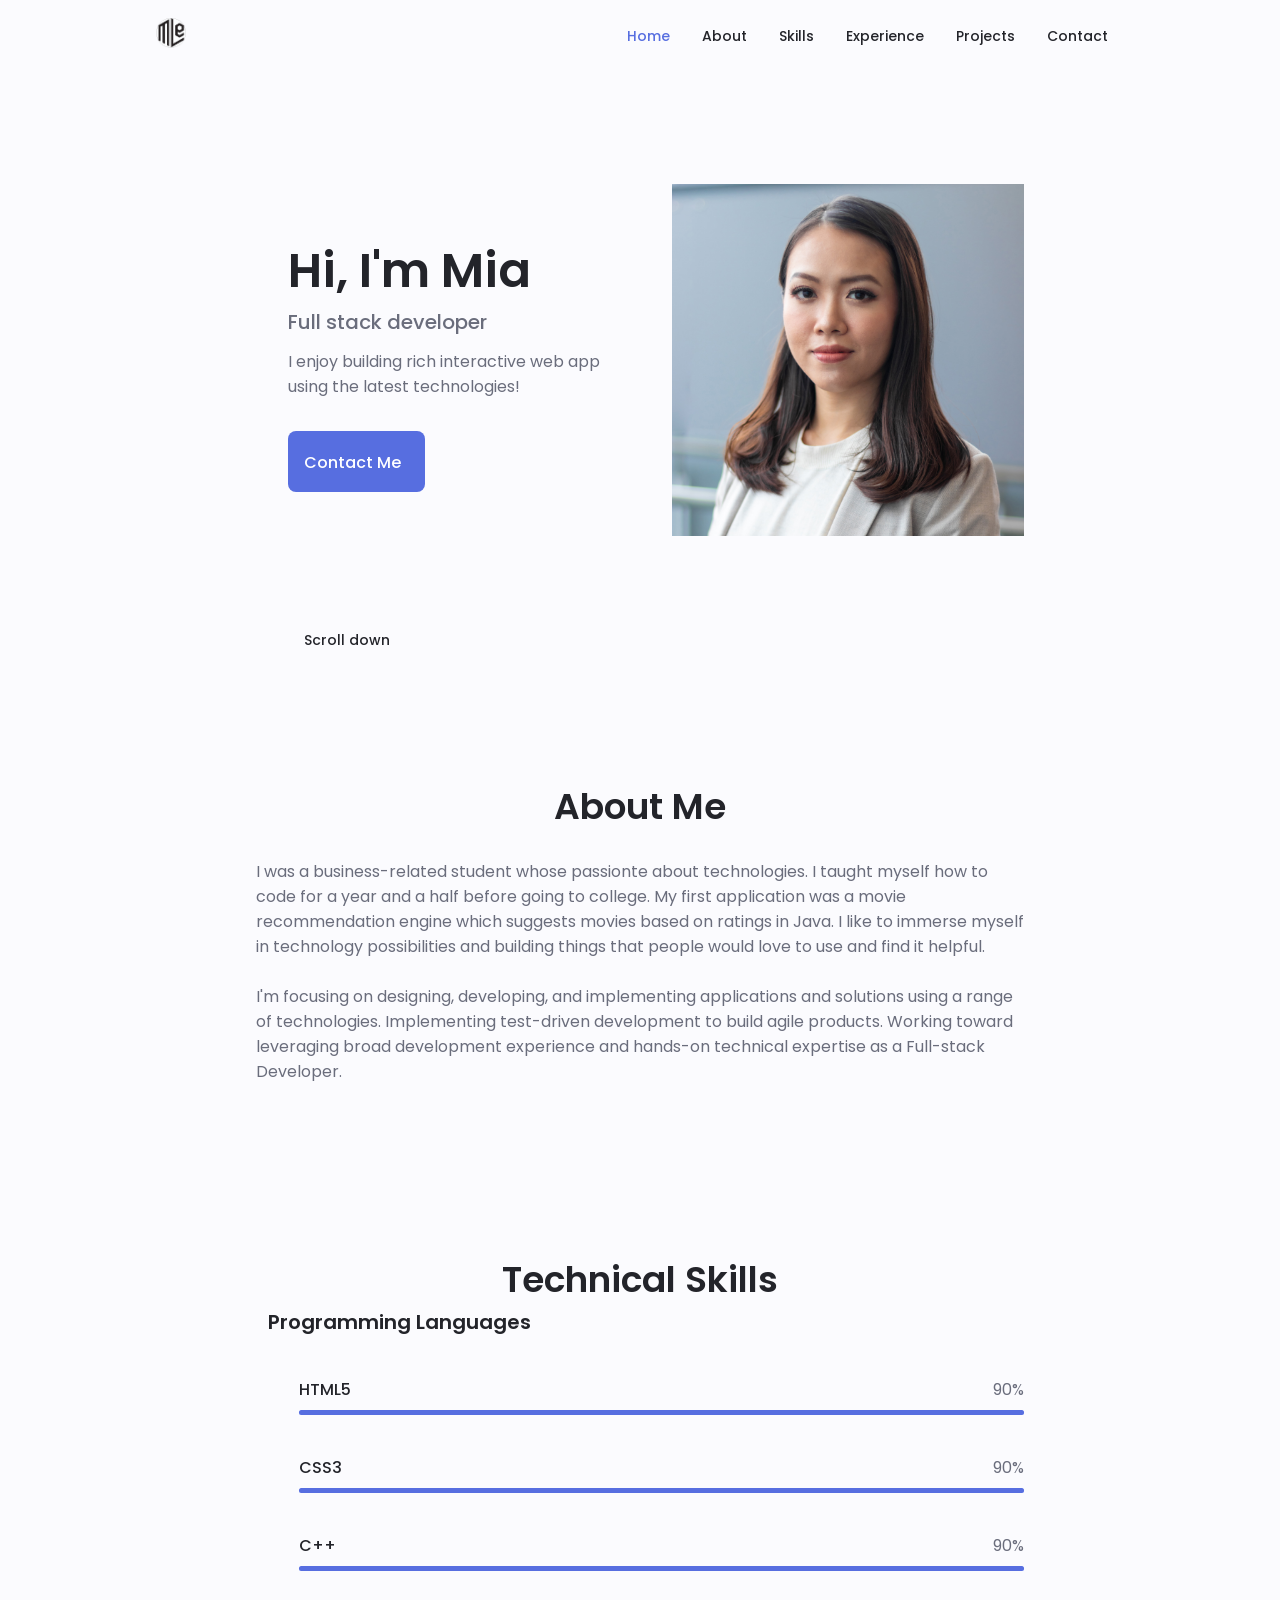
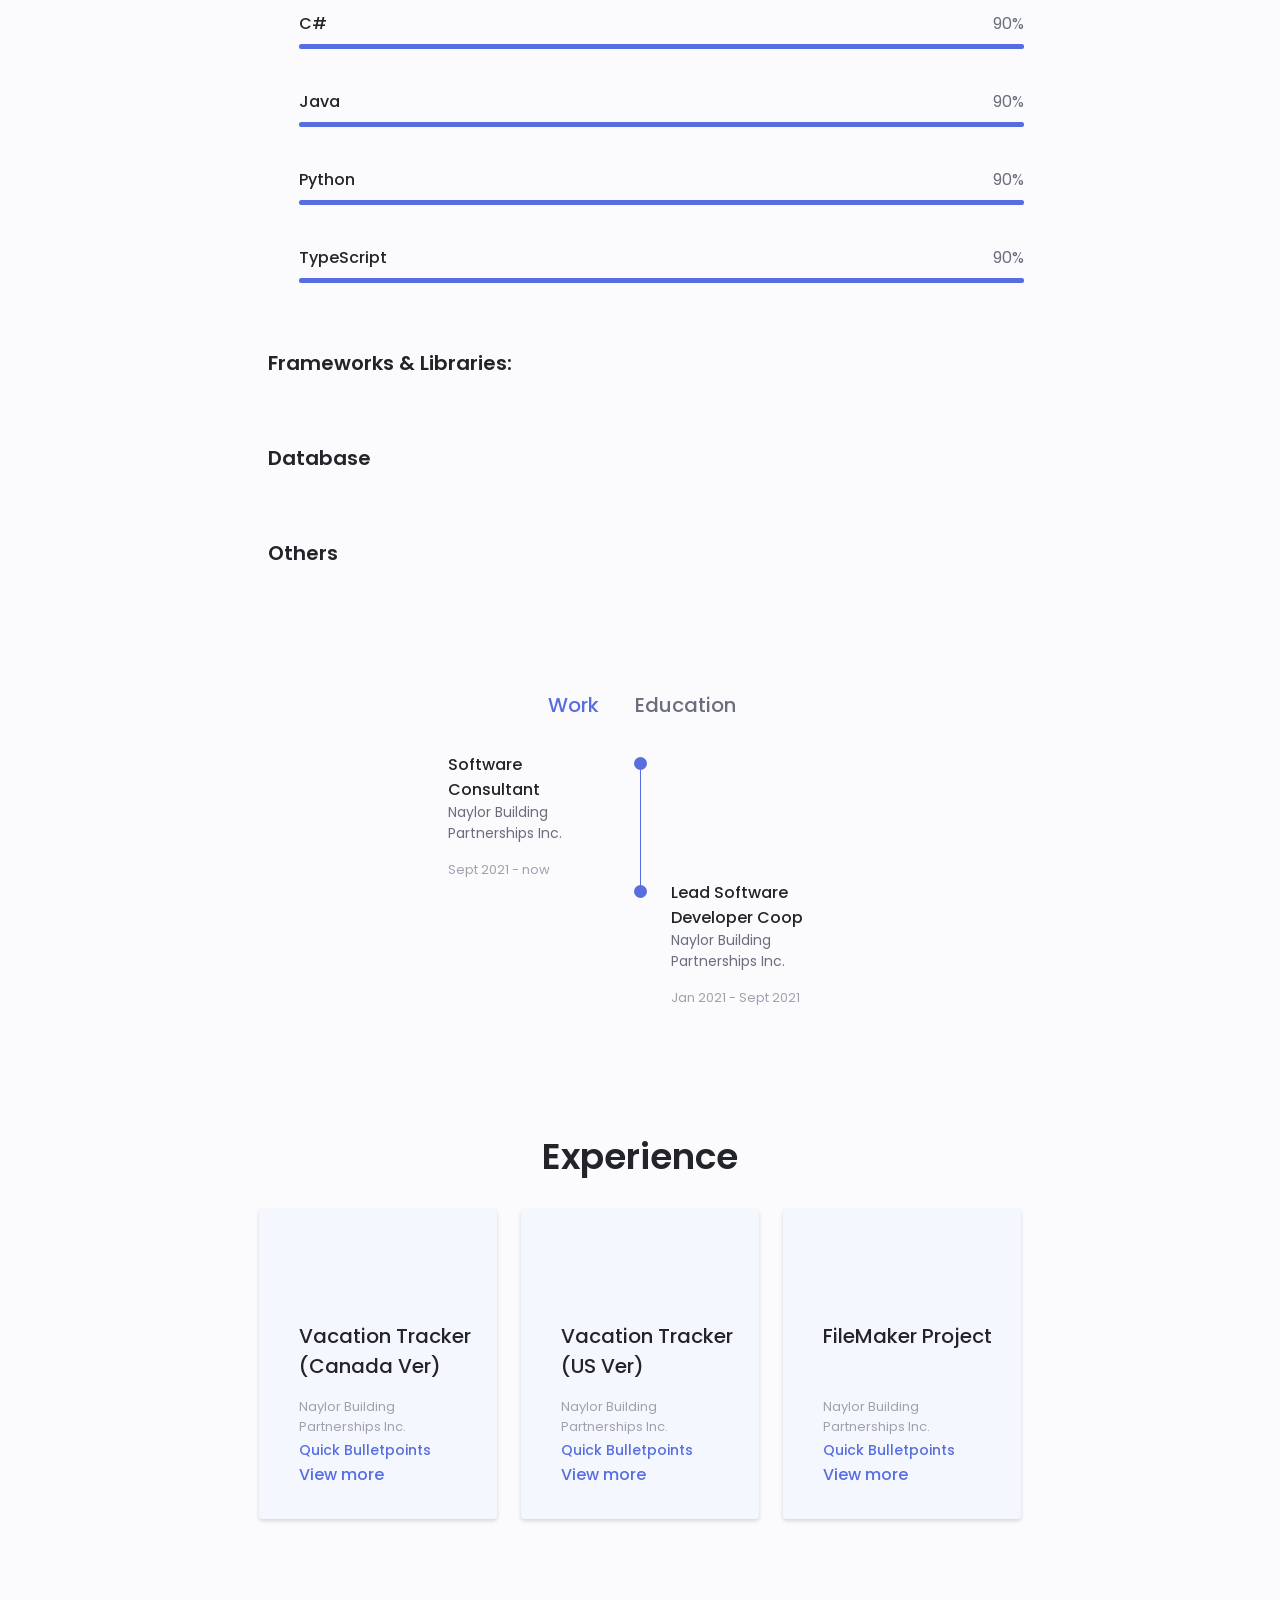
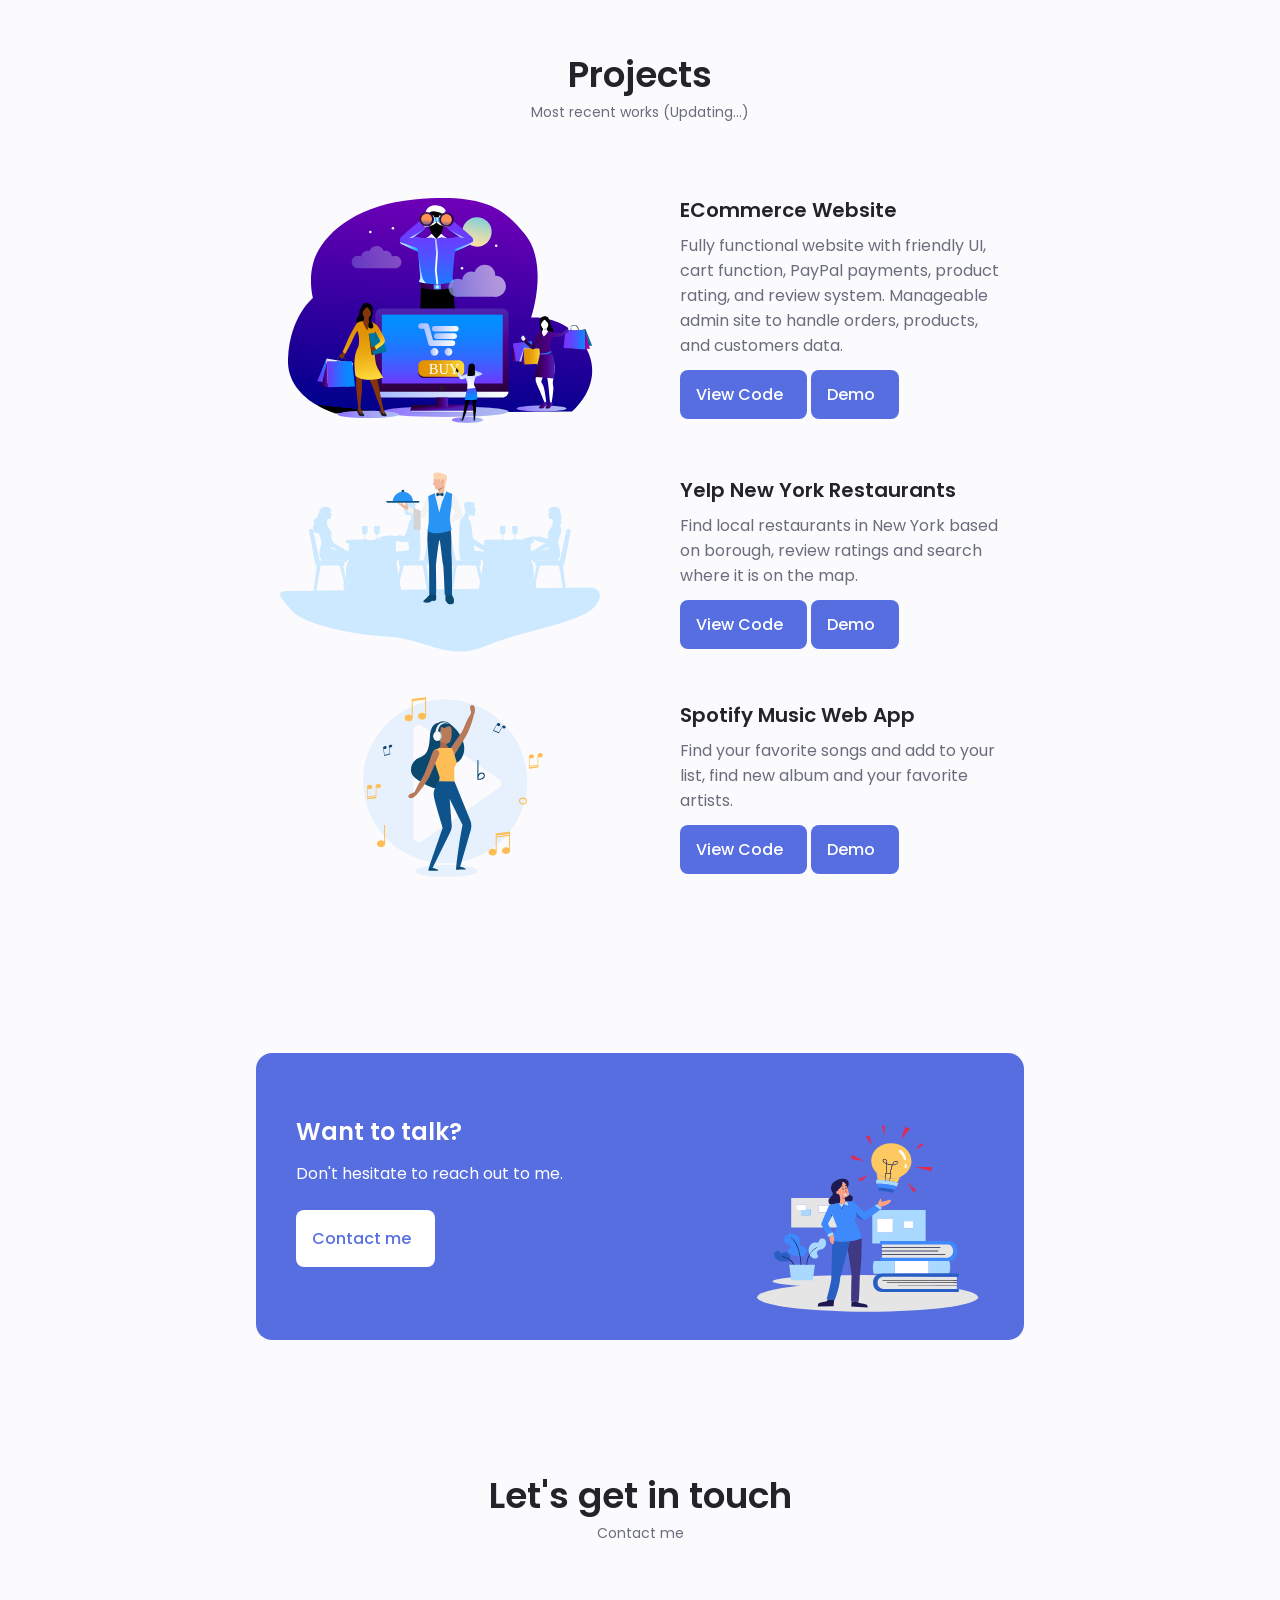
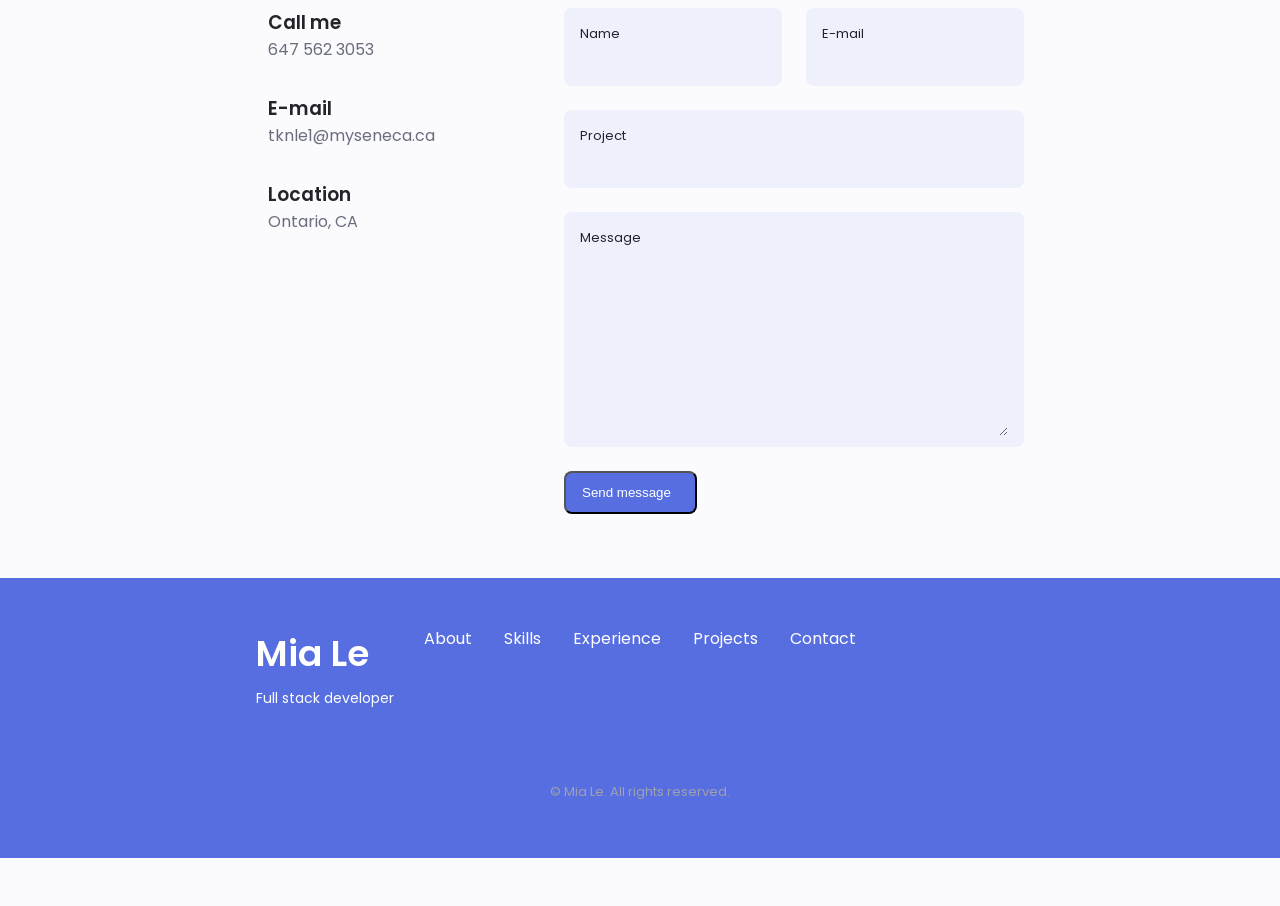
==== index.html @ 7767eb15 "Add files via upload" ====
<!DOCTYPE html>
<html lang="en">

<head>
    <meta charset="UTF-8">
    <meta name="viewport" content="width=device-width, initial-scale=1.0">

    <!--==================== UNICONS ====================-->
    <link rel="stylesheet" href="https://unicons.iconscout.com/release/v4.0.0/css/line.css">

    <!--==================== SWIPER CSS ====================-->
    <link rel="stylesheet" href="assets/css/swiper-bundle.min.css">

    <!--==================== CSS ====================-->
    <link rel="stylesheet" href="assets/css/styles.css">

    <title>Mia Le</title>
</head>

<body>
    <!--==================== HEADER ====================-->
    <header class="header" id="header">
        <nav class="nav container">
            <a href="#" class="nav__logo">
                <img src="assets/img/logopng.png" width="30" height="30" alt="logo">
            </a>

            <div class="nav__menu" id="nav-menu">
                <ul class="nav__list grid">
                    <li class="nav__item">
                        <a href="#home" class="nav__link active-link">
                            <i class="uil uil-estate nav__icon"></i>Home
                        </a>
                    </li>
                    <li class="nav__item">
                        <a href="#about" class="nav__link">
                            <i class="uil uil-user nav__icon"></i>About
                        </a>
                    </li>
                    <li class="nav__item">
                        <a href="#skills" class="nav__link">
                            <i class="uil uil-file-alt nav__icon"></i>Skills
                        </a>
                    </li>
                    <li class="nav__item">
                        <a href="#services" class="nav__link">
                            <i class="uil uil-briefcase nav__icon"></i>Experience
                        </a>
                    </li>
                    <li class="nav__item">
                        <a href="#portfolio" class="nav__link">
                            <i class="uil uil-scenery nav__icon"></i>Projects
                        </a>
                    </li>
                    <li class="nav__item">
                        <a href="#contact" class="nav__link">
                            <i class="uil uil-message nav__icon"></i>Contact
                        </a>
                    </li>
                </ul>
                <i class="uil uil-times nav__close" id="nav-close"></i>

            </div>

            <div class="nav__btns">

                <!-- Theme change button -->

                <i class="uil uil-moon change-theme" id="theme-button"></i>

                <div class="nav__toggle" id="nav-toggle">
                    <i class="uil uil-apps"> </i>

                </div>
            </div>
        </nav>
    </header>

    <!--==================== MAIN ====================-->
    <main class="main">
        <!--==================== HOME ====================-->
        <section class="home section" id="home">
            <div class="home__container container grid">
                <div class="home__content grid">
                    <div class="home__social">
                        <a href="https://www.linkedin.com/in/miale/" target="_blank" class="home__social-icon">
                            <i class="uil uil-linkedin-alt"></i>
                        </a>
                        
                        <a href="http://github.com/tknle" target="_blank" class="home__social-icon">
                            <i class="uil uil-github-alt"></i>
                        </a>
                    </div>

                    <div class="home__img">
                        <!-- <svg class="home__blob" viewBox="0 0 200 187" xmlns="http://www.w3.org/2000/svg"
                            xmlns:xlink="http://www.w3.org/1999/xlink">
                            <mask id="mask0" mask-type="alpha">
                                <path d="M190.312 36.4879C206.582 62.1187 201.309 102.826 182.328 134.186C163.346 165.547 
                                    130.807 187.559 100.226 186.353C69.6454 185.297 41.0228 161.023 21.7403 129.362C2.45775 
                                    97.8511 -7.48481 59.1033 6.67581 34.5279C20.9871 10.1032 59.7028 -0.149132 97.9666 
                                    0.00163737C136.23 0.303176 174.193 10.857 190.312 36.4879Z" />
                            </mask>
                            <g mask="url(#mask0)">
                                <path d="M190.312 36.4879C206.582 62.1187 201.309 102.826 182.328 134.186C163.346 
                                    165.547 130.807 187.559 100.226 186.353C69.6454 185.297 41.0228 161.023 21.7403 
                                    129.362C2.45775 97.8511 -7.48481 59.1033 6.67581 34.5279C20.9871 10.1032 59.7028 
                                    -0.149132 97.9666 0.00163737C136.23 0.303176 174.193 10.857 190.312 36.4879Z" />
                                <image class="home__blob-img" x="12" y="18" xlink:href="assets/img/perfil.png" />
                            </g>
                        </svg> -->
                        <img src="assets/img/me.jpg" alt="miale">
                    </div>

                    <div class="home__data">
                        <h1 class="home__title">Hi, I'm Mia</h1>
                        <h3 class="home__subtitle">Full stack developer</h3>
                        <p class="home__description">I enjoy building rich interactive web app using the latest technologies!</p>
                        <a href="#contact" class="button button-flex">
                            Contact Me <i class="uil uil-message button__icon"></i>
                        </a>
                    </div>
                </div>
                <div class="home__scroll">
                    <a href="#about" class="home__scroll-button button--flex">
                        <i class="uil uil-mouse-alt-2 home__scroll-mouse"></i>
                        <span class="home__scroll-name">Scroll down</span>
                        <i class="uil uil-arrow-down home__scroll-arrow"></i>
                    </a>
                </div>
            </div>
        </section>

        <!--==================== ABOUT ====================-->
        <section class="about section" id="about">
            <h2 class="section__title">About Me</h2>
            <!-- <span class="section__subtitle">My introduction</span> -->

            <div class="about__container container ">
                <img src="assets/img/about.jpg" alt="" class="about__img">

                <div class="about__data">
                    <p class="about__description">I was a business-related student whose passionte about technologies.
                        I taught myself how to code for a year and a half before going to college. 
                        My first application was a movie recommendation engine which suggests movies based on ratings in Java.
                        I like to immerse myself in technology possibilities and building things that people would love to use and find it helpful.                    
                    
                        <br/><br/>
                        I'm focusing on designing, developing, and implementing applications and solutions using a range of technologies. 
                        Implementing test-driven development to build agile products.
                        
                        Working toward leveraging broad development experience and hands-on technical expertise as a Full-stack Developer.
                    </p>
                   
                    <!-- <div class="about__buttons">
                        <a download="" href="assets/pdf/Alexa-Cv.pdf" class="button button--flex">
                            Download CV<i class="uil uil-download-alt button__icon"></i>
                        </a>
                    </div> -->
                </div>
            </div>

        </section>

        <!--==================== SKILLS ====================-->
        <section class="skills section" id="skills">
            <h2 class="section__title">Technical Skills</h2>
            <!-- <span class="section__subtitle">My technical level</span> -->

            <div class="skills__container container grid">
                <div>
                    <!--==================== SKILLS 1 ====================-->
                    <div class="skills__content skills__open">
                        <div class="skills__header">
                            <i class="uil uil-brackets-curly skills__icon"></i>

                            <div>
                                <h1 class="skills__title">Programming Languages</h1>
                                <!-- <span class="skills__subtitle"></span> -->
                            </div>

                            <i class="uil uil-angle-down skills__arrow"></i>
                        </div>

                        <div class="skills__list grid">
                            <div class="skills__data">
                                <div class="skills__titles">
                                    <h3 class="skills__name">HTML5</h3>
                                    <span class="skills__number">90%</span>

                                </div>
                                <div class="skills__bar">
                                    <div class="skills__percentage skills__html"></div>
                                </div>

                            </div>
                        </div>

                        <div class="skills__list grid">
                            <div class="skills__data">
                                <div class="skills__titles">
                                    <h3 class="skills__name">CSS3</h3>
                                    <span class="skills__number">90%</span>

                                </div>
                                <div class="skills__bar">
                                    <div class="skills__percentage skills__css"></div>
                                </div>

                            </div>
                        </div>

                        <div class="skills__list grid">
                            <div class="skills__data">
                                <div class="skills__titles">
                                    <h3 class="skills__name">C++</h3>
                                    <span class="skills__number">90%</span>

                                </div>
                                <div class="skills__bar">
                                    <div class="skills__percentage skills__js"></div>
                                </div>

                            </div>
                        </div>

                        <div class="skills__list grid">
                            <div class="skills__data">
                                <div class="skills__titles">
                                    <h3 class="skills__name">C#</h3>
                                    <span class="skills__number">90%</span>

                                </div>
                                <div class="skills__bar">
                                    <div class="skills__percentage skills__react"></div>
                                </div>

                            </div>
                        </div>

                        <div class="skills__list grid">
                            <div class="skills__data">
                                <div class="skills__titles">
                                    <h3 class="skills__name">Java</h3>
                                    <span class="skills__number">90%</span>

                                </div>
                                <div class="skills__bar">
                                    <div class="skills__percentage skills__react"></div>
                                </div>

                            </div>
                        </div>

                        <div class="skills__list grid">
                            <div class="skills__data">
                                <div class="skills__titles">
                                    <h3 class="skills__name">Python</h3>
                                    <span class="skills__number">90%</span>

                                </div>
                                <div class="skills__bar">
                                    <div class="skills__percentage skills__react"></div>
                                </div>

                            </div>
                        </div>

                        <div class="skills__list grid">
                            <div class="skills__data">
                                <div class="skills__titles">
                                    <h3 class="skills__name">TypeScript</h3>
                                    <span class="skills__number">90%</span>

                                </div>
                                <div class="skills__bar">
                                    <div class="skills__percentage skills__react"></div>
                                </div>

                            </div>
                        </div>
                    </div>
                    <br/>
                    <!--==================== SKILLS 2 ====================-->
                    <div class="skills__content skills__close">
                        <div class="skills__header">
                            <i class="uil uil-book skills__icon"></i>

                            <div>
                                <h1 class="skills__title">Frameworks & Libraries:</h1>
                               
                            </div>

                            <i class="uil uil-angle-down skills__arrow"></i>
                        </div>

                        <div class="skills__list grid">
                            <div class="skills__data">
                                <div class="skills__titles">
                                    <h3 class="skills__name">ASP.NET Core</h3>
                                    <span class="skills__number">90%</span>

                                </div>
                                <div class="skills__bar">
                                    <div class="skills__percentage skills__node"></div>
                                </div>

                            </div>
                        </div>  

                        <div class="skills__list grid">
                            <div class="skills__data">
                                <div class="skills__titles">
                                    <h3 class="skills__name">REST API</h3>
                                    <span class="skills__number">90%</span>

                                </div>
                                <div class="skills__bar">
                                    <div class="skills__percentage skills__firebase"></div>
                                </div>

                            </div>
                        </div>

                        <div class="skills__list grid">
                            <div class="skills__data">
                                <div class="skills__titles">
                                    <h3 class="skills__name">React</h3>
                                    <span class="skills__number">90%</span>

                                </div>
                                <div class="skills__bar">
                                    <div class="skills__percentage skills__firebase"></div>
                                </div>

                            </div>
                        </div>
                        
                       

                        <div class="skills__list grid">
                            <div class="skills__data">
                                <div class="skills__titles">
                                    <h3 class="skills__name">Redux</h3>
                                    <span class="skills__number">90%</span>

                                </div>
                                <div class="skills__bar">
                                    <div class="skills__percentage skills__firebase"></div>
                                </div>

                            </div>
                        </div>

                        <div class="skills__list grid">
                            <div class="skills__data">
                                <div class="skills__titles">
                                    <h3 class="skills__name">Angular</h3>
                                    <span class="skills__number">90%</span>

                                </div>
                                <div class="skills__bar">
                                    <div class="skills__percentage skills__firebase"></div>
                                </div>

                            </div>
                        </div>

                        <div class="skills__list grid">
                            <div class="skills__data">
                                <div class="skills__titles">
                                    <h3 class="skills__name">Exporess</h3>
                                    <span class="skills__number">90%</span>

                                </div>
                                <div class="skills__bar">
                                    <div class="skills__percentage skills__firebase"></div>
                                </div>

                            </div>
                    </div>
                </div>
                <br/>
                <!-- 3rd -->
                <div class="skills__content skills__close">
                    <div class="skills__header">
                        <i class="uil uil-server-network skills__icon"></i>

                        <div>
                            <h1 class="skills__title">Database</h1>
                           
                        </div>

                        <i class="uil uil-angle-down skills__arrow"></i>
                    </div>

                    <div class="skills__list grid">
                        <div class="skills__data">
                            <div class="skills__titles">
                                <h3 class="skills__name">Oracle</h3>
                                <span class="skills__number">90%</span>

                            </div>
                            <div class="skills__bar">
                                <div class="skills__percentage skills__node"></div>
                            </div>

                        </div>
                    </div>

                    <div class="skills__list grid">
                        <div class="skills__data">
                            <div class="skills__titles">
                                <h3 class="skills__name">MongoDB</h3>
                                <span class="skills__number">90%</span>

                            </div>
                            <div class="skills__bar">
                                <div class="skills__percentage skills__node"></div>
                            </div>

                        </div>
                    </div>

                    <div class="skills__list grid">
                        <div class="skills__data">
                            <div class="skills__titles">
                                <h3 class="skills__name">PostgreSQL</h3>
                                <span class="skills__number">90%</span>

                            </div>
                            <div class="skills__bar">
                                <div class="skills__percentage skills__node"></div>
                            </div>

                        </div>
                    </div>

                    <div class="skills__list grid">
                        <div class="skills__data">
                            <div class="skills__titles">
                                <h3 class="skills__name">MicrosoftSQL</h3>
                                <span class="skills__number">90%</span>

                            </div>
                            <div class="skills__bar">
                                <div class="skills__percentage skills__node"></div>
                            </div>

                        </div>
                    </div>

                    <div class="skills__list grid">
                        <div class="skills__data">
                            <div class="skills__titles">
                                <h3 class="skills__name">Azure SQL</h3>
                                <span class="skills__number">90%</span>

                            </div>
                            <div class="skills__bar">
                                <div class="skills__percentage skills__node"></div>
                            </div>

                        </div>
                    </div>
                </div>  
                <br/>

                <!-- 4 -->
                <div class="skills__content skills__close">
                    <div class="skills__header">
                        <i class="uil uil-ellipsis-h skills__icon"></i>

                        <div>
                            <h1 class="skills__title">Others</h1>
                           
                        </div>

                        <i class="uil uil-angle-down skills__arrow"></i>
                    </div>

                    <div class="skills__list grid">
                        <div class="skills__data">
                            <div class="skills__titles">
                                <h3 class="skills__name">AWS </h3>
                                <span class="skills__number">90%</span>

                            </div>
                            <div class="skills__bar">
                                <div class="skills__percentage skills__node"></div>
                            </div>

                        </div>
                    </div>

                    <div class="skills__list grid">
                        <div class="skills__data">
                            <div class="skills__titles">
                                <h3 class="skills__name">Acure</h3>
                                <span class="skills__number">90%</span>

                            </div>
                            <div class="skills__bar">
                                <div class="skills__percentage skills__node"></div>
                            </div>

                        </div>
                    </div>

                    <div class="skills__list grid">
                        <div class="skills__data">
                            <div class="skills__titles">
                                <h3 class="skills__name">Git</h3>
                                <span class="skills__number">90%</span>

                            </div>
                            <div class="skills__bar">
                                <div class="skills__percentage skills__node"></div>
                            </div>

                        </div>
                    </div>

                    <div class="skills__list grid">
                        <div class="skills__data">
                            <div class="skills__titles">
                                <h3 class="skills__name">DevOps</h3>
                                <span class="skills__number">90%</span>

                            </div>
                            <div class="skills__bar">
                                <div class="skills__percentage skills__node"></div>
                            </div>

                        </div>
                    </div>

                    <div class="skills__list grid">
                        <div class="skills__data">
                            <div class="skills__titles">
                                <h3 class="skills__name">IIS</h3>
                                <span class="skills__number">90%</span>

                            </div>
                            <div class="skills__bar">
                                <div class="skills__percentage skills__node"></div>
                            </div>

                        </div>
                    </div>
                </div>  

            </div>
            </div>
            
            <!--  -->

            </div>
            </div>
<br/><br/>
        </section>

        <!--==================== QUALIFICATION ====================-->
        <section class="qualification__section">
            <!-- <h2 class="section__title">Qualification</h2>
            <span class="section__subtitle">My personal journey</span> -->

            <div class="qualification__container container">
                <div class="qualification__tabs">
                    <div class="qualification__button button--flex qualification__active" data-target="#work">
                        <i class="uil uil-briefcase-alt qualification__icon"></i>
                        Work
                    </div>

                    <div class="qualification__button button--flex " data-target='#education'>
                        <i class="uil uil-graduation-cap qualification__icon"></i>
                        Education
                    </div>

                   
                </div>

                <div class="qualification__sections">
            <!--==================== QUALIFICATION CONTENT 1 ====================-->
            <div class="qualification__content " data-content id="education">
            

            <!--==================== QUALIFICATION 3 ====================--> 
            <div class="qualification__data">
                <div>
                    <h3 class="qualification__title">Computer Programming</h3>
                    <span class="qualification__subtitle">Seneca College</span>
                    <div class="qualification__calendar">
                       <i class="uil uil-calendar-alt"></i>
                       Jan 2021 - Dec 2022
                    </div>
                </div>

                <div>
                    <span class="qualification__rounder"></span>
                    <span class="qualification__line"></span>
                </div>
            </div> 

            <!--==================== QUALIFICATION 4 ====================--> 
            <div class="qualification__data">
                <div></div>
                <div>
                    <span class="qualification__rounder"></span>
                   <!-- <span class="qualification__line"></span> -->
                </div>

                <div>
                    <h3 class="qualification__title">Bachelor's Dergree in Business English</h3>
                    <span class="qualification__subtitle">BVU University</span>
                    <div class="qualification__calendar">
                       <i class="uil uil-calendar-alt"></i>
                        Sept 2014 - Sept 2028
                    </div>
                </div>

                
            </div>
            <br/>
            <div>
                <h3 class="qualification__title">Contributions & Achievements</h3>
                
                <span class="qualification__subtitle"> <div class="qualification__rounder"></div> Student Mentoring in Life & Education Training <strong>(SMILE Mentoring)</strong> at Seneca College.</span>
               
                      
                <div class="qualification__calendar">
                    Mentored, motivated, and supported students in STEM, especially women in the tech industry
                    and served as a resource for continuous support
                </div>

                <br/>
                <span class="qualification__subtitle"> <div class="qualification__rounder"></div> International Student Achievement Award</span>
                <span class="qualification__subtitle"> <div class="qualification__rounder"></div> President’s Honor List 4/4</span>
                      
                          
               
        </div>
            </div>
            
            
            <!--==================== QUALIFICATION CONTENT 2 ====================-->
            <div class="qualification__content qualification__active" data-content id="work">
                <!--==================== QUALIFICATION 1 ====================--> 
                <div class="qualification__data">
                    <div>
                        <h3 class="qualification__title">Software Consultant</h3>
                        <span class="qualification__subtitle">Naylor Building Partnerships Inc.</span>
                        <div class="qualification__calendar">
                           <i class="uil uil-calendar-alt"></i>
                           Sept 2021 - now
                        </div>
                    </div>
   
                    <div>
                        <span class="qualification__rounder"></span>
                        <span class="qualification__line"></span>
                    </div>
                </div>
                
                <!--==================== QUALIFICATION 2 ====================--> 
                <div class="qualification__data">
                   <div></div>
                   <div>
                      <span class="qualification__rounder"></span>
                      
                   </div>
   
                   <div>
                       <h3 class="qualification__title">Lead Software Developer Coop</h3>
                       <span class="qualification__subtitle">Naylor Building Partnerships Inc.</span>
                       <div class="qualification__calendar">
                          <i class="uil uil-calendar-alt"></i>
                          Jan 2021 - Sept 2021
                       </div>
                   </div>
               </div> 
               
          
               <br/>
             
            
            </div>
         
            
        </section>
       
        <!--==================== SERVICES ====================-->
        <section class="services section" id="services">
            <h2 class="section__title">Experience</h2>
            <!-- <span class="section__subtitle">What I offer</span> -->
            <br/>
            <div class="services__container container grid">
        <!--==================== SERVICES 1 ====================-->  
        <div class="services__content">
            <div>
                <i class="uil uil-web-grid services__icon"></i>
                <h3 class="services__title">Vacation Tracker <br> (Canada Ver)</h3>
                <div class="qualification__calendar">
                    <i class="uil uil-location-point"></i>
                    Naylor Building <br/>
                    Partnerships Inc.
                 </div>
            </div>
            <span class="button button--flex button--small button--link services__button">
                Quick Bulletpoints
                <i class="uil uil-arrow-up-right button__icon"></i>
            </span>
            <a class="button button--flex button--small button--link " href="#">
                View more
                <i class="uil uil-arrow-right button__icon"></i>
            </a>

            <div class="services__modal">
                <div class="services__modal-content">
                    <h4 class="services__modal-title">Vacation Tracker (Canada Ver)</h4>
                    <p class="services__modal-subtitle">Fully functional web app for HR and managers to keep track of employees' time off</p>
                    <i class="uil uil-times services__modal-close"></i>

                    <ul class="services__modal-services grid">
                        <li class="services__modal-service">
                            <i class="uil uil-check-circle services__modal-icon"></i>
                            <p>Counselled on which technology, platform, best option for company budget </p>
                        </li>

                        <li class="services__modal-service">
                            <i class="uil uil-check-circle services__modal-icon"></i>
                            <p>Planned the project structure and database</p>
                        </li>

                        <li class="services__modal-service">
                            <i class="uil uil-check-circle services__modal-icon"></i>
                            <p>Built the project while testing</p>
                        </li>

                        <li class="services__modal-service">
                            <i class="uil uil-check-circle services__modal-icon"></i>
                            <p>Received feedbacks and debugging</p>
                        </li>

                        <li class="services__modal-service">
                            <i class="uil uil-check-circle services__modal-icon"></i>
                            <p>Documenting the process and how to troubleshoot</p>
                        </li>
                    </ul>

                    <br>
                    <p class="services__modal-subtitle">Technologies used:
                    <a class="button button--flex button--small portfolio__button">ASP.NET Core</a>
                    <a class="button button--flex button--small portfolio__button">C#</a>
                    <a class="button button--flex button--small portfolio__button">Entity Framework</a>
                    <a class="button button--flex button--small portfolio__button">Microsoft SQL</a>
                    <a class="button button--flex button--small portfolio__button">IIS</a>
                    </p>
                </div>
            </div>
        </div>  
        
        <!--==================== SERVICES 2 ====================-->  
        <div class="services__content">
            <div>
                <i class="uil uil-arrow services__icon"></i>
                <h3 class="services__title">Vacation Tracker <br> (US Ver)</h3>
                <div class="qualification__calendar">
                    <i class="uil uil-location-point"></i>
                    Naylor Building <br/>
                    Partnerships Inc.
                 </div>
            </div>
            <span class="button button--flex button--small button--link services__button">
                Quick Bulletpoints
                <i class="uil uil-arrow-up-right button__icon"></i>
            </span>
            <a class="button button--flex button--small button--link " href="#">
                View more
                <i class="uil uil-arrow-right button__icon"></i>
            </a>

            <div class="services__modal">
                <div class="services__modal-content">
                    <h4 class="services__modal-title">Vacation Tracker (US Ver)</h4>
                    <p class="services__modal-subtitle">Intended to manage employees’ vacation requests in the U.S location.
                        Another version of the US version with new user groups and data that required restructuring and rebuild.
    
                    </p>
                    <i class="uil uil-times services__modal-close"></i>

                    <ul class="services__modal-services grid">
                        <li class="services__modal-service">
                            <i class="uil uil-check-circle services__modal-icon"></i>
                            <p>Rebuild the data structure of the web app, and maintaining</p>
                        </li>

                        <li class="services__modal-service">
                            <i class="uil uil-check-circle services__modal-icon"></i>
                            <p>Deployed and managed database</p>
                        </li>

                        <li class="services__modal-service">
                            <i class="uil uil-check-circle services__modal-icon"></i>
                            <p>Adding new features, received feedbacks</p>
                        </li>

                        <li class="services__modal-service">
                            <i class="uil uil-check-circle services__modal-icon"></i>
                            <p>Documenting the process and how to troubleshoot</p>
                        </li>

                        <li class="services__modal-service">
                            <i class="uil uil-check-circle services__modal-icon"></i>
                            <p>Tested on Azure Cloud, using AKS</p>
                        </li>
                    </ul>

                    <br>
                    <p class="services__modal-subtitle">Technologies used:
                    <a class="button button--flex button--small portfolio__button">ASP.NET Core</a>
                    <a class="button button--flex button--small portfolio__button">C#</a>
                    <a class="button button--flex button--small portfolio__button">Entity Framework</a>
                    <a class="button button--flex button--small portfolio__button">Azure SQL</a>
                    <a class="button button--flex button--small portfolio__button">Azure AKS</a>
                    <a class="button button--flex button--small portfolio__button">Azure App Services</a>
                    </p>
                </div>
            </div>
        </div> 

        <!--==================== SERVICES 3 ====================-->  
        <div class="services__content">
            <div>
                <i class="uil uil-pen services__icon"></i>
                <h3 class="services__title">FileMaker Project <br/><br/> </h3>
                <div class="qualification__calendar">
                    <i class="uil uil-location-point"></i>
                    Naylor Building <br/>
                    Partnerships Inc.
                 </div>
            </div>
            <span class="button button--flex button--small button--link services__button">
                Quick Bulletpoints
                <i class="uil uil-arrow-up-right button__icon"></i>
            </span>
            <a class="button button--flex button--small button--link " href="#">
                View more
                <i class="uil uil-arrow-right button__icon"></i>
            </a>

            <div class="services__modal">
                <div class="services__modal-content">
                    <h4 class="services__modal-title">FileMaker Project</h4>
                    <p class="services__modal-subtitle">Switched old FileMaker application on old Windows server to 
                        the new server using the new technologies for front-end.
                    </p>
                    <i class="uil uil-times services__modal-close"></i>

                    <ul class="services__modal-services grid">
                        <li class="services__modal-service">
                            <i class="uil uil-check-circle services__modal-icon"></i>
                            <p>Converted non-relational to a relational database</p>
                        </li>

                        <li class="services__modal-service">
                            <i class="uil uil-check-circle services__modal-icon"></i>
                            <p>Devised and developed an accessible web app </p>
                        </li>

                        <li class="services__modal-service">
                            <i class="uil uil-check-circle services__modal-icon"></i>
                            <p>Implemented authentication feature to secure data and limit user access</p>
                        </li>

                        <li class="services__modal-service">
                            <i class="uil uil-check-circle services__modal-icon"></i>
                            <p>Managed customers’ data and equipment details</p>
                        </li>

                        <li class="services__modal-service">
                            <i class="uil uil-check-circle services__modal-icon"></i>
                            <p>Managed the database</p>
                        </li>

                        <li class="services__modal-service">
                            <i class="uil uil-check-circle services__modal-icon"></i>
                            <p>Deployed on internal server, proofed as cost-effective</p>
                        </li>

                        <li class="services__modal-service">
                            <i class="uil uil-check-circle services__modal-icon"></i>
                            <p>Created technical documentation and troubleshoot guide</p>
                        </li>
                    </ul>

                    <br>
                    <p class="services__modal-subtitle">Technologies used:
                    <a class="button button--flex button--small portfolio__button">Python (Pandas)</a>
                    <a class="button button--flex button--small portfolio__button">Django</a>
                    <a class="button button--flex button--small portfolio__button">IIS</a>
                    <a class="button button--flex button--small portfolio__button">Microsoft SQL</a>
                
                    </p>
                </div>
            </div>
        </div> 
            </div>
        </section>

        
        <!--==================== PORTFOLIO ====================-->
        <section class="portfolio section" id="portfolio">

            <h2 class="section__title">Projects</h2>
            <span class="section__subtitle">Most recent works (Updating...)</span>

            <div class="portfolio__container container swiper-container">
                <div class="swiper-wrapper">
        <!--==================== PORTFOLIO 1 ====================-->
        
            <div class="portfolio__content grid swiper-slide">
                <img src="assets/img/online-shopping-concept.svg" alt="" class="portfolio__img">

                <div class="portfolio_">
                    <h3 class="portfolio__title">ECommerce Website</h3>
                    <p class="portfolio__description">Fully functional website with friendly UI, 
                        cart function, PayPal payments, product rating, and review system. 
                        Manageable admin site to handle orders, products, and customers data. 
                    </p>
                    <a href="https://github.com/tknle/onlineshop" class="button button--flex button--small portfolio__button">
                        View Code
                        <i class="uil uil-github button__icon"></i>
                    </a>    
                    <a href="https://powerful-beyond-26904.herokuapp.com/#/" class="button button--flex button--small portfolio__button">
                        Demo
                        <i class="uil uil-arrow-right button__icon"></i>
                    </a>
                </div>
            </div>

            <!--==================== PORTFOLIO 2 ====================-->
        
            <div class="portfolio__content grid swiper-slide">
                <img src="assets/img/waiter-holding-tray-in-restaurant.svg" alt="" class="portfolio__img">

                <div class="portfolio_">
                    <h3 class="portfolio__title">Yelp New York Restaurants</h3>
                    <p class="portfolio__description">Find local restaurants in New York based on borough,  
                        review ratings and search where it is on the map.</p>
                    <a href="https://github.com/tknle/restaurants-api" class="button button--flex button--small portfolio__button">
                        View Code
                        <i class="uil uil-github button__icon"></i>
                    </a>     
                    <a href="https://restaurants-api-git-master-tknle.vercel.app/Restaurants" class="button button--flex button--small portfolio__button">
                        Demo
                        <i class="uil uil-arrow-right button__icon"></i>
                    </a>
                </div>
            </div>

            <!--==================== PORTFOLIO 3 ====================-->
        
            <div class="portfolio__content grid swiper-slide">
                <img src="assets/img/girl-enjoying-music.svg" alt="" class="portfolio__img">

                <div class="portfolio_">
                    <h3 class="portfolio__title">Spotify Music Web App</h3>
                    <p class="portfolio__description">Find your favorite songs and add to your list, 
                        find new album and your favorite artists.</p>
                    <a href="https://github.com/tknle/spotify-music-app" class="button button--flex button--small portfolio__button">
                        View Code
                        <i class="uil uil-github button__icon"></i>
                    </a>
                    <a href="#" class="button button--flex button--small portfolio__button">
                        Demo
                        <i class="uil uil-arrow-right button__icon"></i>
                    </a>
                </div>
            </div>
                </div>

            <!-- add arrows-->
            <div class="swiper-button-next">
                <i class="uil uil-angle-right-b swiper-portfolio-icon"></i>
            </div>

            <div class="swiper-button-prev">
                <i class="uil uil-angle-left-b swiper-portfolio-icon"></i>
            </div>

            <!-- Add Pagination -->
            <div class="swiper-pagination"></div>
            
        
        </div>

        </section>

       
        <!--==================== PROJECT IN MIND ====================-->
        <section class="project section">

            <div class="project__bg">
                <div class="project__container container grid">
                    <div class="project__data">
                        <h2 class="project__title">Want to talk?</h2>
                        <p class="project__description">Don't hesitate to reach out to me.</p>
                        <a href="#contact" class="button button--flex button--white">Contact me
                        <i class="uil uil-message project__icon button__icon"></i>
                        </a>
                    </div>
                   
                    <div><img src="assets/img/idea.svg" width="80" height="80" alt="idea" class="project__img"></div>
                </div>
                
            </div>

        </section>


        <!--==================== CONTACT ME ====================-->
        <section class="contact section" id="contact">
            <h2 class="section__title">Let's get in touch</h2>
            <span class="section__subtitle">Contact me</span>

            <div class="contact__container container grid">
                <div>
                    <div class="contact__information">
                        <i class="uil uil-phone-alt contact__icon"></i>

                        <div>
                            <h3 class="contact__title">Call me</h3>
                            <span class="contatc__subtitle">647 562 3053</span>
                        </div>
                    </div>

                    <div class="contact__information">
                        <i class="uil uil-envelope contact__icon"></i>

                        <div>
                            <h3 class="contact__title">E-mail</h3>
                            <span class="contatc__subtitle">tknle1@myseneca.ca</span>
                            
                        </div>
                    </div>

                    <div class="contact__information">
                        <i class="uil uil-map-marker contact__icon"></i>

                        <div>
                            <h3 class="contact__title">Location</h3>
                            <span class="contatc__subtitle">Ontario, CA</span>
                        </div>
                    </div>
                </div>

                <form action="https://formspree.io/f/xnqlezba"   method="POST"
                 class="contact__form grid">
                    <div class="contact__inputs grid">
                        <div class="contact__content">
                            <label for="" class="contact__label">Name</label>
                            <input type="text" class="contact__input">
                        </div>

                        <div class="contact__content">
                            <label for="" class="contact__label">E-mail</label>
                            <input type="email" name="_replyto" class="contact__input">
                        </div>
                    </div>

                    <div class="contact__content">
                        <label for="" class="contact__label">Project</label>
                        <input type="text" class="contact__input">
                    </div>

                    <div class="contact__content">
                        <label for="" class="contact__label">Message</label>
                        <textarea name="" id="" cols="0" rows="7" class="contact__input"></textarea>
                    </div>

                    <div>
                        <button type="submit" class="button button--small button--flex">
                            Send message
                            <i class="uil uil-message button__icon"></i>
                        </button>
                    </div>
                </form>
            </div>

        </section>
    </main>

    <!--==================== FOOTER ====================-->
    <footer class="footer">

        <div class="footer__bg">
            <div class="footer__container container grid">
                <div>
                    <h1 class="footer__title">Mia Le</h1>
                    <span class="footer__subtitle">Full stack developer</span>
                </div>

                <ul class="footer__links">
                    <li>
                        <a href="#about" class="footer__link">About</a>
                    </li>
                    <li>
                        <a href="#skills" class="footer__link">Skills</a>
                    </li>
                    <li>
                        <a href="#services" class="footer__link">Experience</a>
                    </li>
                    <li>
                        <a href="#portfolio" class="footer__link">Projects</a>
                    </li>
                    <li>
                        <a href="#contact" class="footer__link">Contact</a>
                    </li>
                </ul>

                <div class="footer__socials">
                    <a href="https://www.linkedin.com/in/miale/" target="_blank" class="footer__social">
                        <i class="uil uil-linkedin-alt text-light"></i>
                    </a>
                    
                    <a href="http://github.com/tknle" target="_blank" class="footer__social">
                        <i class="uil uil-github-alt"></i>
                    </a>
                </div>
            </div>

            <p class="footer__copy">&#169; Mia Le. All rights reserved.</p>
        </div>

    </footer>

    <!--==================== SCROLL TOP ====================-->
    <a href="#" class="scrollup" id="scroll-up">
        <i class="uil uil-arrow-up scrollup__icon"></i>
    </a>
    

    <!--==================== SWIPER JS ====================-->
    <script src="assets/js/swiper-bundle.min.js"></script>

    <!--==================== MAIN JS ====================-->
    <script src="assets/js/main.js"></script>
</body>

</html>
---- assets/css/styles.css ----
/*==================== GOOGLE FONTS ====================*/
@import url('https://fonts.googleapis.com/css2?family=Poppins:wght@400;500;600&display=swap');

/*==================== VARIABLES CSS ====================*/
:root {
    --header-height: 3rem;

    /*========== Colors ==========*/
    /* Change favorite color */
    --hue-color: 230 ; /*Purple 250 - Green 142 - Blue 230 - Pink 340 0 % is black and 100% is white*/

    /* HSL color mode */
    --first-color: hsl(var(--hue-color), 69%, 61%);
    --first-color-second: hsl(var(--hue-color), 69%, 61%) ;
    --first-color-alt: hsl(var(--hue-color), 57%, 53%);
    --first-color-lighter: hsl(var(--hue-color), 92%, 85%);
    --title-color: hsl(var(--hue-color), 9%, 15%);
    --text-color: hsl(var(--hue-color), 8%, 45%);
    --text-color-light: hsl(var(--hue-color), 8%, 65%);
    --input-color: hsl(var(--hue-color), 70%, 96%);
    --body-color: hsl(var(--hue-color), 60%, 99%);
    --container-color: hsl(var(--hue-color), 100%, 98%);
    --scroll-bar-color: hsl(var(--hue-color), 12%, 90%);
    --scroll-thumb-color: hsl(var(--hue-color), 12%, 80%);

    /*========== Font and typography ==========*/
    --body-font: 'Poppins', sans-serif;

    /* .5rem = 8px, 1rem = 16px, 1.5rem = 24px ... */
    --big-font-size: 2rem;
    --h1-font-size: 1.5rem;
    --h2-font-size: 1.25rem;
    --h3-font-size: 1.125rem;
    --normal-font-size: .938rem;
    --small-font-size: .813rem;
    --smaller-font-size: .75rem;

    /*========== Font weight ==========*/
    --font-medium: 500;
    --font-semi-bold: 600;

    /*========== Margenes Bottom ==========*/
    /* .25rem = 4px, .5rem = 8px, .75rem = 12px ... */
    --mb-0-25: .25rem;
    --mb-0-5: .5rem;
    --mb-0-75: .75rem;
    --mb-1: 1rem;
    --mb-1-5: 1.5rem;
    --mb-2: 2rem;
    --mb-2-5: 2.5rem;
    --mb-3: 3rem;

    /*========== z index ==========*/
    --z-tooltip: 10;
    --z-fixed: 100;
    --z-modal: 1000;
}

/* Font size for large devices */
@media screen and (min-width: 968px) {
    :root {
        --big-font-size: 3rem;
        --h1-font-size: 2.25rem;
        --h2-font-size: 1.5rem;
        --h3-font-size: 1.25rem;
        --normal-font-size: 1rem;
        --small-font-size: .875rem;
        --smaller-font-size: .813rem;
    }
}

/*========== Variables Dark theme ==========*/
body.dark-theme {
    /* HSL color mode */
--first-color-second: hsl(var(--hue-color), 30%, 8%);
--title-color: hsl(var(--hue-color), 8%, 95%);
--text-color: hsl(var(--hue-color), 8%, 45%);
--text-color-light: hsl(var(--hue-color), 8%, 75%);
--input-color: hsl(var(--hue-color), 29%, 16%);
--body-color: hsl(var(--hue-color), 28%, 12%);
--container-color: hsl(var(--hue-color), 29%, 16%);
--scroll-bar-color: hsl(var(--hue-color), 12%, 48%);
--scroll-thumb-color: hsl(var(--hue-color), 12%, 36%);
}


/*========== Button Dark/Light ==========*/
.nav__btns {
    display: flex;
    align-items: center;

}

.change-theme {
    font-size: 1.25rem;
    color: var(--title-color);
    margin-right: var(--mb-1);
    cursor: pointer;
}

.change-theme:hover {
    color: var(--first-color);
}



/*==================== BASE ====================*/
* {
    box-sizing: border-box;
    padding: 0;
    margin: 0;
}

html {
    scroll-behavior: smooth;
}

body {
    margin: 0 0 var(--header-height) 0;
    font-family: var(--body-font);
    font-size: var(--normal-font-size);
    background-color: var(--body-color);
    color: var(--text-color);
}

h1, h2, h3, h4 {
    color: var(--title-color);
    font-weight: var(--font-semi-bold);
}

ul {
    list-style: none;
}

a {
    text-decoration: none;
}

img {
    max-width: 100%;
    height: auto;
}

/*==================== REUSABLE CSS CLASSES ====================*/
.section {
    padding: 2rem 0 4rem;

}

.section__title {
    font-size: var(--h1-font-size);
}

.section__subtitle {
    display: block;
    font-size: var(--small-font-size);
    margin-bottom: var(--mb-3);
}

.section__title, .section__subtitle {
    text-align: center;
}

/*==================== LAYOUT ====================*/
.container {
    max-width: 768px;
    margin-left: var(--mb-1-5);
    margin-right: var(--mb-1-5);
}

.grid {
    display: grid;
    gap: 1.5rem;
}

.header {
    width: 100%;
    position: fixed;
    bottom: 0;
    left: 0;
    z-index: var(--z-fixed);
    background-color: var(--body-color);

}

/*==================== NAV ====================*/

.nav {
    max-width: 968px;
    height: var(--header-height);
    display: flex;
    justify-content: space-between;
    align-items: center; 

}

.nav__logo, .nav__toggle {
    color: var(--title-color);
    font-weight: var(--font-medium);
}

.nav__logo:hover {
    color: var(--first-color)
}

.nav__toggle {
    font-size: 1.1rem;
    cursor: pointer;

}

.nav__toggle:hover {
    color: var(--first-color);
}

@media screen and (max-width: 767px) {
    .nav__menu {
        position: fixed;
        bottom: -100%;
        left: 0;
        width: 100%;
        background-color: var(--body-color);
        padding: 2rem, 1.5rem, 4rem;
        box-shadow: 0 -1px 4px rgba(0,0,0,.15);
        border-radius: 1.5rem 1.5rem 0 0;
        transition: .3s;
    }
}

.nav__list {
    grid-template-columns: repeat(3, 1fr);
    gap: 2rem;
}

.nav__link {
    display: flex;
    flex-direction: column;
    align-items: center;
    font-size: var(--small-font-size);
    color: var(--title-color);
    font-weight: var(--font-medium);

}

.nav__link:hover {
    color: var(--first-color);
}

.nav__icon {
    font-size: 1.2rem;
}

.nav__close {
    position: absolute;
    right: 1.3rem;
    bottom: .5rem;
    font-size: 1.5rem;
    cursor: pointer;
    color: var(--first-color)
}

.nav__close:hover {
    color: var(--first-color-alt)
}
/* show menu */
.show-menu{
    bottom: 0
}

/* Active link */
.active-link {
    color: var(--first-color);
}

/* Change background header */
.scroll-header {
    box-shadow: 0 -1px 4px rgba(0,0,0, .15);
    
}

/*==================== HOME ====================*/
.home__container {
    gap: 1rem;
}

.home__content{
    grid-template-columns: .5fr 3fr;
    padding-top: 3.5rem;
    align-items: center;
}



.home__social {
    display: grid;
    grid-template-columns: max-content;
    row-gap: 1rem;
}

.home__social-icon {
    font-size: 1.25rem;
    color: var(--first-color);
}

.home__social-icon:hover {
    color: var(--first-color-alt)
}

.home__blob {
    width: 200px;
    fill: var(--first-color);
}

.home__blob-img {
    width: 170px;
}

.home__data {
    grid-column: 1/3;
}

.home__title {
    font-size: var(--big-font-size);
}

.home__subtitle {
    font-size: var(--h3-font-size);
    color: var(--text-color);
    font-weight: var(--font-medium);
    margin-bottom: var(--mb-0-75);
}

.home__description {
    margin-bottom: var(--mb-2);
}

.home__scroll {
    /* display: none; */
}

.home__scroll-button {
    color: var(--first-color);
    transition: 3s;

}

.home__scroll-button:hover {
    transform: translateY(0.25rem);
}

.home__scroll-mouse {
    font-size: 2rem;

}

.home__scroll-name {
    font-size: var(--small-font-size);
    color: var(--title-color);
    font-weight: var(--font-medium);
    margin-right: var(--mb-0-25);

}

.home__scroll-arrow {
    font-size: 1.25rem;

}
/*==================== BUTTONS ====================*/

.button {
    display: inline-block;
    background-color: var(--first-color);
    color: #FFFF;
    padding: 1rem;
    border-radius: .5rem;
    font-weight: var(--font-medium);

}

.button:hover {
    background-color: var(--first-color-alt);
}

.button__icon {
    font-size: 1.2rem;
    margin-left: var(--mb-0-5);
    transition: .3s;
}

.button--white {
    background-color: #FFF;
    color: var(--first-color)
}

.button--white:hover {
    background-color: #FFF;
}

.button--flex {
    display: inline-flex;
    align-items: center;
    transition: .3s;

}



.button--small {
    padding: .75rem 1rem;
}

.button--link {
    padding: 0;
    background-color: transparent;
    color: var(--first-color);
}

.button--link:hover {
    background-color: transparent;
    color: var(--first-color-alt);
}


/*==================== ABOUT ====================*/
.about__img {
    width: 200px;
    border-radius: .5rem;
    justify-self: center;
    align-self: center;

}

.about__description {
    text-align: center;
    margin-bottom: var(--mb-2-5);

}

.about__info {
    display: flex;
    justify-content: space-evenly;
    margin-bottom: var(--mb-2-5);
}

.about__info-title {
    font-size: var(--h2-font-size);
    font-weight: var(--font-semi-bold);
    color: var(--title-color);
}

.about__info-name {
    font-size: var(--smaller-font-size);

}

.about__info-title, .about__info-name {
    display: block;
    text-align: center;

}

.about__buttons {
    display: flex;
    justify-content: center;
}

/*==================== SKILLS ====================*/
.skills__container {
    row-gap: 0;
}

.skills__header {
    display: flex;
    align-items: center;
    margin-bottom: var(--mb-2-5);
    cursor: pointer;
}

.skills__icon, .skills__arrow {
    font-size: 2rem;
    color: var(--first-color);

}

.skills__icon {
    margin-right: var(--mb-0-75);

}

.skills__title {
    font-size: var(--h3-font-size);
}

.skills__subtitle {
    font-size: var(--small-font-size);
    color: var(--text-color-light);

}

.skills__arrow {
    margin-left: auto;
    transition: .4s;

}

.skills__list {
    row-gap: 1.5rem;
    padding-left: 2.7rem;
}

.skills__titles {
    display: flex;
    justify-content: space-between;
    margin-bottom: var(--mb-0-5)
}

.skills__name {
    font-size: var(--normal-font-size);
    font-weight: var(--font-medium);
}

.skills__bar, .skills__percentage {
    height: 5px;
    border-radius: .25rem;

}

.skills__bar {
    background-color: var(--first-color-lighter);

}

.skills__percentage {
    display: block;
    background-color: var(--first-color);
}

.skills__html {
    width: 100%;
}

.skills__close .skills__list {
    
    height: 0;
    overflow: hidden;

}

.skills__open .skills__list {
    height: max-content;
    margin-bottom: var(--mb-2-5);

}

.skills__open .skills__arrow {
    transform: rotate(-180deg);
}
/*==================== QUALIFICATION ====================*/
.qualification__tabs {
    display: flex;
    justify-content: space-evenly;
    margin-bottom: var(--mb-2)
}

.qualification__button {
    font-size: var(--h3-font-size);
    font-weight: var(--font-medium);
    cursor: pointer
}

.qualification__button:hover {
    color: var(--first-color);
}

.qualification__icon {
    font-size: 1.8rem;
    margin-right: var(--mb-0-25);
}

.qualification__data {
    display: grid;
    grid-template-columns: 1fr max-content 1fr;
    column-gap: 1.5rem;
}

.qualification__title {
    font-size: var(--normal-font-size);
    font-weight: var(--font-medium);
}

.qualification__subtitle {
    display: inline-block;
    font-size: var(--small-font-size);
    margin-bottom: var(--mb-1);
}

.qualification__calendar {
    font-size: var(--smaller-font-size);
    color: var(--text-color-light);
    /* margin-bottom: var(--mb-1) */

}

.qualification__rounder {
    display: inline-block;
    width: 13px;
    height: 13px;
    background-color: var(--first-color);
    border-radius: 50%;
}

.qualification__line {
    display: block;
    width: 1px;
    height: 100%;
    background-color: var(--first-color);
    transform: translate(6px, -7px)
}

.qualification__content[data-content] {
    display: none;

}

.qualification__active[data-content] {
    display: block;
}

.qualification__button.qualification__active {
    color: var(--first-color)
}



/*==================== SERVICES ====================*/
.services__container {
    gap: 1.5rem;
    grid-template-columns: repeat(2, 1fr);
}

.services__content {
    position: relative;
    background-color: var(--container-color);
    padding: 3.5rem .5rem 1.25rem 1.5rem;
    border-radius: .25rem;
    box-shadow: 0 2px 4px rgba(0,0,0,.15);
    transition: .3s;
}

.services__content:hover {
    box-shadow: 0 4px 8px rgba(0,0,0, .30)
}

.services__icon {
    display: block;
    font-size: 1.5rem;
    color: var(--first-color);
    margin-bottom: var(--mb-1);
}

.services__title {
    font-size: var(--h3-font-size);
    margin-bottom: var(--mb-1);
    font-weight: var(--font-medium);
}

.services__button {
    cursor: pointer;
    font-size: var(--small-font-size);
}

.services__button:hover .button__icon {
    transform: translateX(.25rem);
}

.services__modal {
    position: fixed;
    top: 0;
    left: 0;
    right: 0;
    bottom: 0;
    background-color: rgba(0, 0, 0, .5);
    display: flex;
    align-items: center;
    justify-content: center;
    padding: 0 1rem;
    z-index: var(--z-modal);
    opacity: 0; 
    visibility: hidden;
    transition: .3s
}

.services__modal-content {
    position: relative;
    background-color: var(--container-color);
    padding: 1.5rem;
    border-radius: .5rem;
}

.services__modal-services {
    row-gap: 1rem;
}

.services__modal-service {
    display: flex;
}

.services__modal-title {
    font-size: var(--h3-font-size);
    font-weight: var(--font-medium);
    margin-bottom: var(--mb-1-5);
}

.services__modal-subtitle {
    font-size: var(--h5-font-size);
    font-weight: var(--font-medium);
    margin-bottom: var(--mb-1-5);
}

.services__modal-close {
    position: absolute;
    top: 1rem;
    right: 1rem;
    font-size: 1.5rem;
    color: var(--first-color);
    cursor: pointer;
}

.services__modal-icon {
    color: var(--first-color);
    margin-right: var(--mb-0-25);

}

/* Active Modal */
.active-modal {
    opacity: 1;
    visibility: visible;
}

/*==================== PORTFOLIO ====================*/
.portfolio__container {
    overflow: initial;
}

.portfolio__content {
    padding: 0 1.5rem;
}

.portfolio__img {
    width: 265px;
    border-radius: .5rem;
    justify-self: center;
}

.portfolio__title {
    font-size: var(--h3-font-size);
    margin-bottom: var(--mb-0-5);
}

.portfolio__description {
    margin-bottom: var(--mb-0-75);
}

.portfolio__button:hover .button__icon {
    transform: translateX(.25rem);
}

.swiper-button-prev::after, .swiper-button-next::after {
    content: '';
}

.swiper-portfolio-icon {
    font-size: 2rem;
    color: var(--first-color);
}

.swiper-button-prev {
    left: -.5rem;
}

.swiper-button-next {
    right: -.5rem;
}

.swiper-container-horizontal > .swiper-pagination-bullets {
    bottom: -2.5rem;
}

.swiper-pagination-bullet-active {
    background-color: var(--first-color);

}

.swiper-button-prev, 
.swiper-button-next,
.swiper-pagination-bullet {
    outline: none;
}
/*==================== PROJECT IN MIND ====================*/
.project {
    text-align: center;
}

.project__bg {
    background-color: var(--first-color-second);
    padding-top: 3rem;
}

.project__title {
    font-size: var(--h2-font-size);
    margin-bottom: var(--mb-0-75);
}

.project__description {
    margin-bottom: var(--mb-1-5);

}

.project__title, .project__description {
    color: #FFF;
}

.project__img {
    width: 232px;
    justify-self: center;
}

/*==================== TESTIMONIAL ====================*/
.testimonial__data, .testimonial__header {
    display: flex;
}

.testimonial__data {
    justify-content: space-between;
    margin-bottom: var(--mb-1);
}

.testimonial__img {
    width: 60px;
    height: 60px;
    border-radius: 50%;
    margin-right: var(--mb-0-75);
}

.testimonial__name {
    font-size: var(--h3-font-size);
    font-weight: var(--font-medium);
}

.testimonial__client {
    font-size: var(--small-font-size);
    color: var(--text-color-light);
}

.testimonial__description {
    margin-bottom: var(--mb-2-5);
}

.testimonial__icon-star {
    color: var(--first-color)
}

.swiper-container .swiper-pagination-testimonial {
    bottom: 0
}

/*==================== CONTACT ME ====================*/
.contact__container {
    row-gap: 3rem;
}

.contact__information {
    display: flex;
    margin-bottom: var(--mb-2)
}

.contact__icon {
    font-size: 1.5rem;
    color: var(--first-color);
    margin-right: var(--mb-0-75);
}

.content__title {
    font-size: var(--h3-font-size);
    font-weight: var(--font-medium);
}

.contact__subtitle {
    font-size: var(--small-font-size);
    color: var(--text-color-light);
}

.contact__content {
    background-color: var(--input-color);
    border-radius: .5rem;
    padding: .75rem 1rem .25rem;
}

.contact__label {
    font-size: var(--smaller-font-size);
    color: var(--title-color);
}

.contact__input {
    width: 100%;
    background-color: var(--input-color);
    color: var(--text-color);
    font-family: var(--body-font);
    font-size: var(--normal-font-size);
    border: none;
    outline: none;
    padding: .25rem .5rem .5rem 0;
}

/*==================== FOOTER ====================*/
.footer {
    padding-top: 2rem;
}

.footer__container {
    row-gap: 3.5rem;
}

.footer__bg {
    background-color: var(--first-color-second);
    padding: 2rem 0 3rem;
}

.footer__title {
    font-size: var(--h1-font-size);
    margin-bottom: var(--mb-0-25);

}

.footer__subtitle {
    font-size: var(--small-font-size);
}

.footer__links {
    display: flex;
    flex-direction: column;
    row-gap: 1.5rem;
}

.footer__link:hover {
    color: var(--first-color-lighter);
}

.footer__social {
    font-size: 1.25rem;
    margin-right: var(--mb-1-5);
}

.footer__social:hover {
    color: var(--first-color-lighter);
}

.footer__copy {
    font-size: var(--smaller-font-size);
    text-align: center;
    color: var(--text-color-light);
    margin-top: var(--mb-3)
}

.footer__title,
.footer__subtitle,
.footer__link,
.footer__social {
    color: #FFF;
}

/*========== SCROLL UP ==========*/
.scrollup {
    position: fixed;
    right: 1rem;
    bottom: -20%;
    background-color: var(--first-color);
    opacity: .8;
    padding: 0 .3rem;
    border-radius: .4rem;
    z-index: var(--z-tooltip);
    transition: .4s;
}

.scrollup:hover {
    background-color: var(--first-color-alt);
}

.scrollup__icon {
    font-size: 1.5rem;
    color: #FFF;
}

/* Show scroll */
.show-scroll {
    bottom: 5rem;
}

/*========== SCROLL BAR ==========*/
::-webkit-scrollbar {
    width: .60rem;
    background-color: var(--scroll-bar-color);
    border-radius: .5rem;
}

::-webkit-scrollbar-thumb {
    background-color: var(--scroll-thumb-color);
    border-radius: .5rem;
}

::-webkit-scrollbar-thumb:hover {
    background-color: var(--text-color-light);
}

/*==================== MEDIA QUERIES ====================*/
/* For small devices */
@media screen and (max-width: 350px) {
    .container {
        margin-left: var(--mb-1);
        margin-right: var(--mb-1);
    }
    .nav__menu {
        padding: 2rem .25rem 4rem;
    }

    .nav__list {
        column-gap: 0;
    }
    .home__content {
        grid-template-columns: .25fr 3fr;
    }

    .home__blob {
        width: 180px;
    }

    .skills__title {
        font-size: var(--normal-font-size);
    }
    .qualification__data {
        gap: .5rem;
    }

    .services__container {
        grid-template-columns: max-content;
        justify-content: center;
    }

    .services__content {
        padding-right: 3.5rem;
    }
    .services__modal {
        padding: 0 .5rem;
    }

    .project__img {
        width: 200px;
    }

    .testimonial__header,
    .testimonial__data {
        flex-direction: column;
        align-items: center;
    }

    .testimonial__img {
        margin-right: 0;
        margin-bottom: var(--mb-0-25);
    }

    .testimonial__data,
    .testimonial__description {
        text-align: center;
    }
}

/* For medium devices */
@media screen and (min-width: 568px) {
    .home__content {
        grid-template-columns: max-content 1fr 1fr;
    }
    .home__data {
        grid-column: initial;
    }
    .home__img {
        order: 1;
        justify-self: center;
    }

    .about__container,
    .skills_container,
    .portfolio__content,
    .project__container,
    .contact__container,
    .footer__container {
        grid-template-columns: repeat(2, 1fr);
    }

    .qualification__sections {
        display: grid;
        grid-template-columns: .6fr;
        justify-content: center;
    }

    @media screen and (min-width: 768px) {
        .container {
            margin-left: auto;
            margin-right: auto;
        }

        .body {
            margin: 0;
        }
        .section {
            padding: 6rem 0 2rem;
        }
        .section__subtitle {
            margin-bottom: 4rem;
        }
        .header {
            top: 0;
            bottom: initial;
        }

        .header,
        .main,
        .footer__container {
            padding: 0 1rem;
        }

        .nav {
            height: calc(var(--header-height) + 1.5rem);
            column-gap: 1rem;
        }
        .nav__icon,
        .nav__close,
        .nav__toggle {
            display: none;
        }

        .nav__list {
            display: flex;
            column-gap: 2rem;
        }

        .nav__menu {
            margin-left: auto;
        }
        .change-theme {
            margin: 0;
        }

        .home__container {
            row-gap: 5rem;
        }

        .home__content {
            padding-top: 5.5rem;
            column-gap: 2rem;
        }
        .home__blob {
            width: 270px;
        }
        .home__scroll {
            display: block;
        }
        .home__scroll-button {
            margin-left: 3rem;
        }
        .about__container {
            column-gap: 5rem; 
        }
        .about__img {
            width: 350px;
        }
        .about__description {
            text-align: initial;
        }
        .about__info {
            justify-content: space-between;
        }
        .about__buttons {
            justify-content: initial;
        }
        .qualification__tabs {
            justify-content: center;

        }
        .qualification__button {
            margin: 0 var(--mb-1)
        }

        .qualification__sections {
            grid-template-columns: .5fr
        }
        .services__container {
            grid-template-columns: repeat(3, 218px);
            justify-content: center;
        }
        .services__icon {
            font-size: 2rem;
        }
        .services__content {
            padding: 6rem 0 2rem 2.5rem;
        }

        .services__modal-content {
            width: 450px;
        }
        .portfolio__img {
            width: 320px;
        }
        .portfolio__content {
            align-items: center;
        }
        .project {
            text-align: initial;
        }
        .project__bg {
            background: none;
        }
        .project__container {
            background-color: var(--first-color-second);
            border-radius: 1rem;
            padding: 3rem 2.5rem 0;
            grid-template-columns: 1fr max-content;
            column-gap: 3rem;
        }
        .project__data {
            padding-top: .8rem;
        }
        .footer__container {
            grid-template-columns: repeat(3, 1fr);
        }
        .footer__bg {
            padding: 3rem 0 3.5rem; 
        }

        .footer__links {
            flex-direction: row;
            column-gap: 2rem;
        }
        .footer__socials {
            justify-self: flex-end;
        }
        .footer__copy {
            margin-top: 4.5rem;
        }

    }
}

/* For large devices */
@media screen and (min-width: 1024px) {
    .header,
    .main,
    .footer__container {
        padding: 0;
    }
    .home__blob {
        width: 320px;
    }
    .home__social {
        transform: translateX(-6rem);
    }
    .services__container {
        grid-template-columns: repeat(3, 238px);
    }
    .portfolio__content {
        column-gap: 5rem;
    }
    .swiper-portfolio-icon {
        font-size: 3.5rem;
    }
    .swiper-button-prev {
        left: 3.5rem;
    }
    .swiper-button-next {
        right: 3.5rem;
    }
    .swiper-container-horizontal > .swiper-pagination-bullets {
        bottom: -4.5rem
    }

    .contact__form {
        width: 460px; 
    }
    .contact__inputs {
        grid-template-columns: repeat(2, 1fr);
    }
}
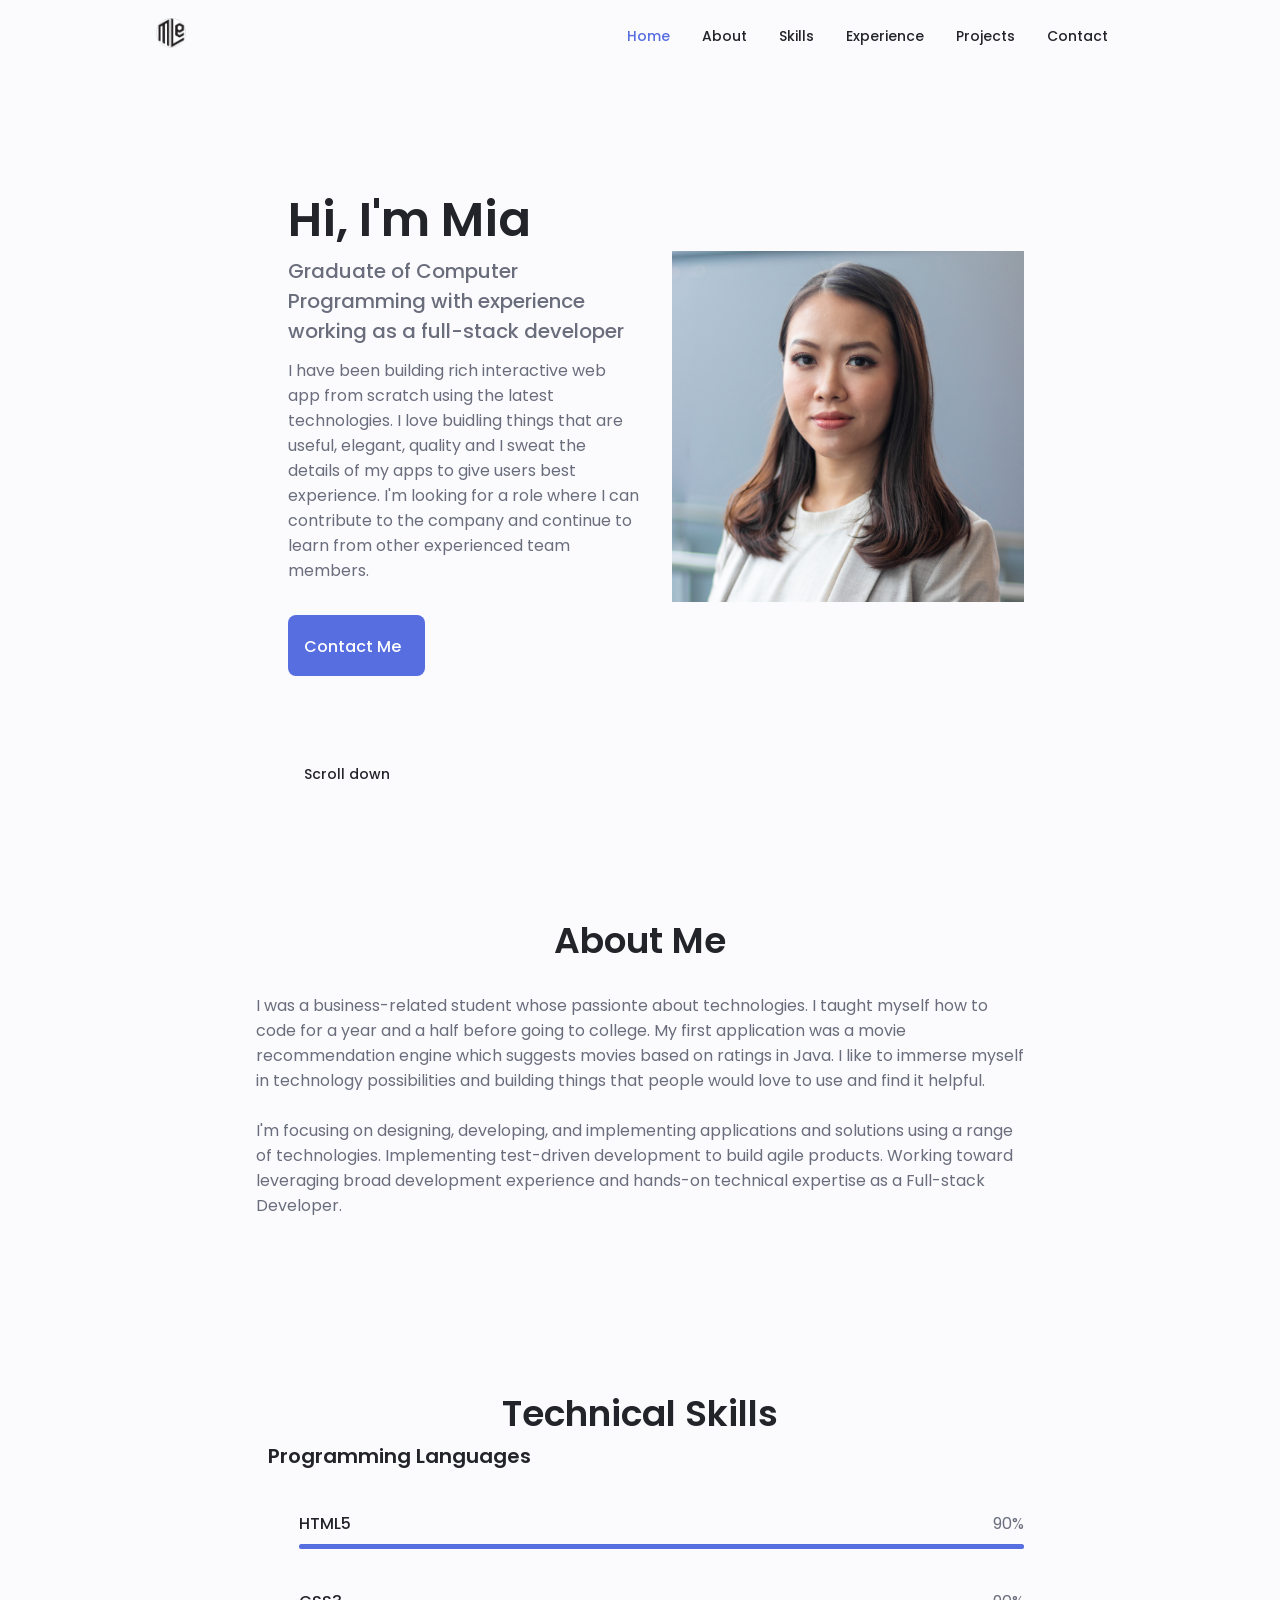
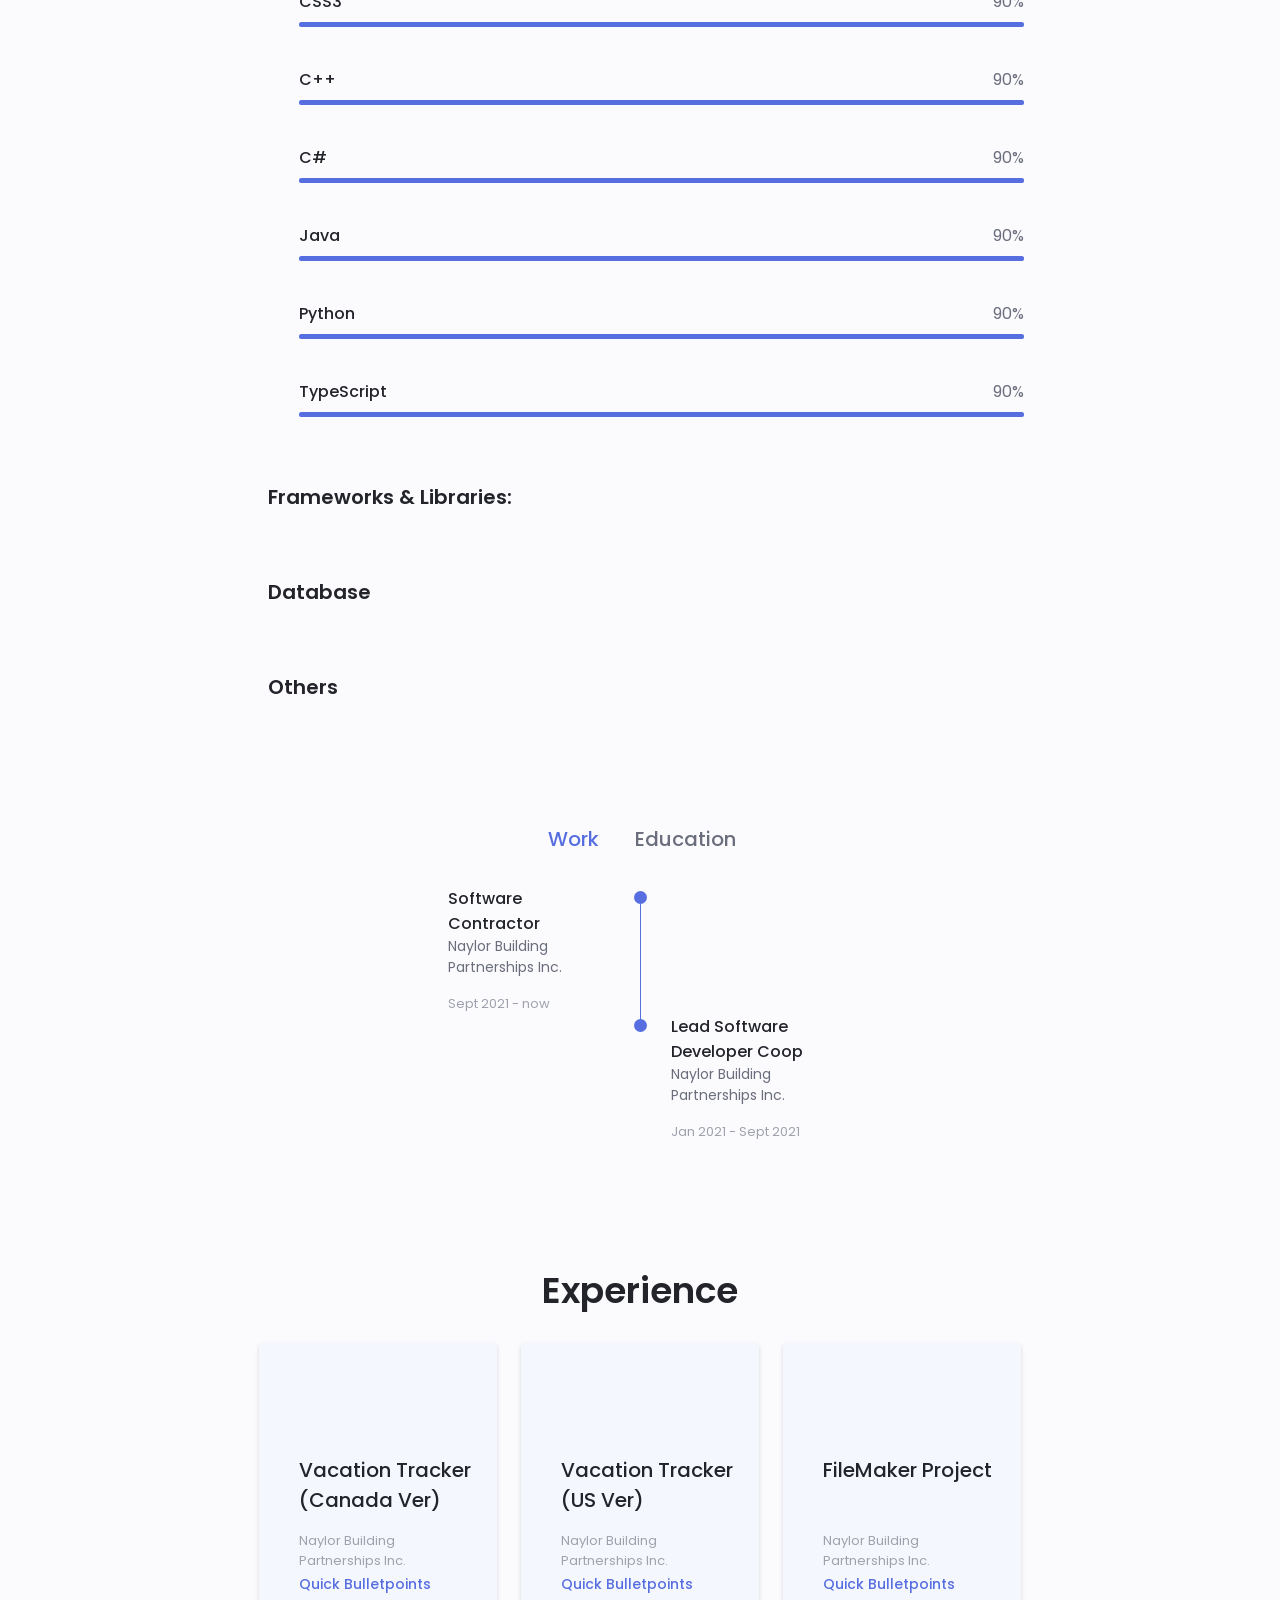
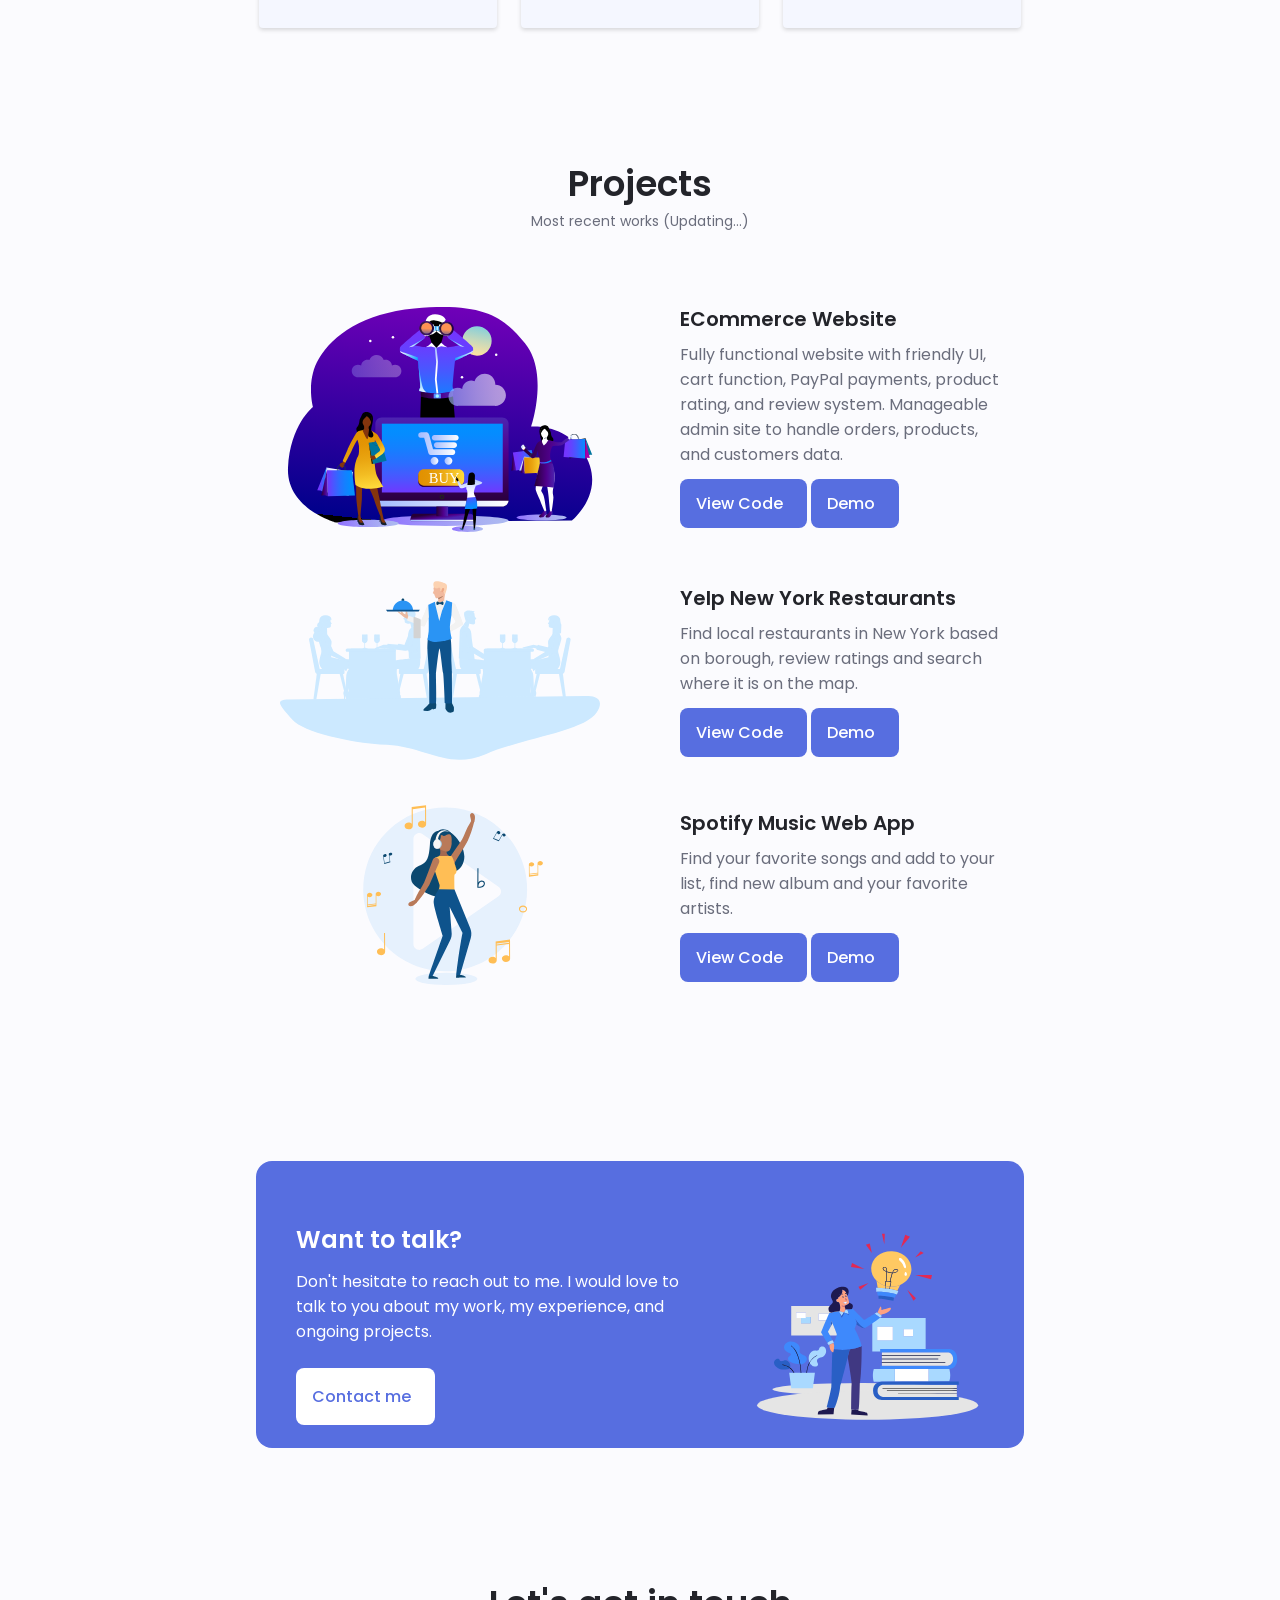
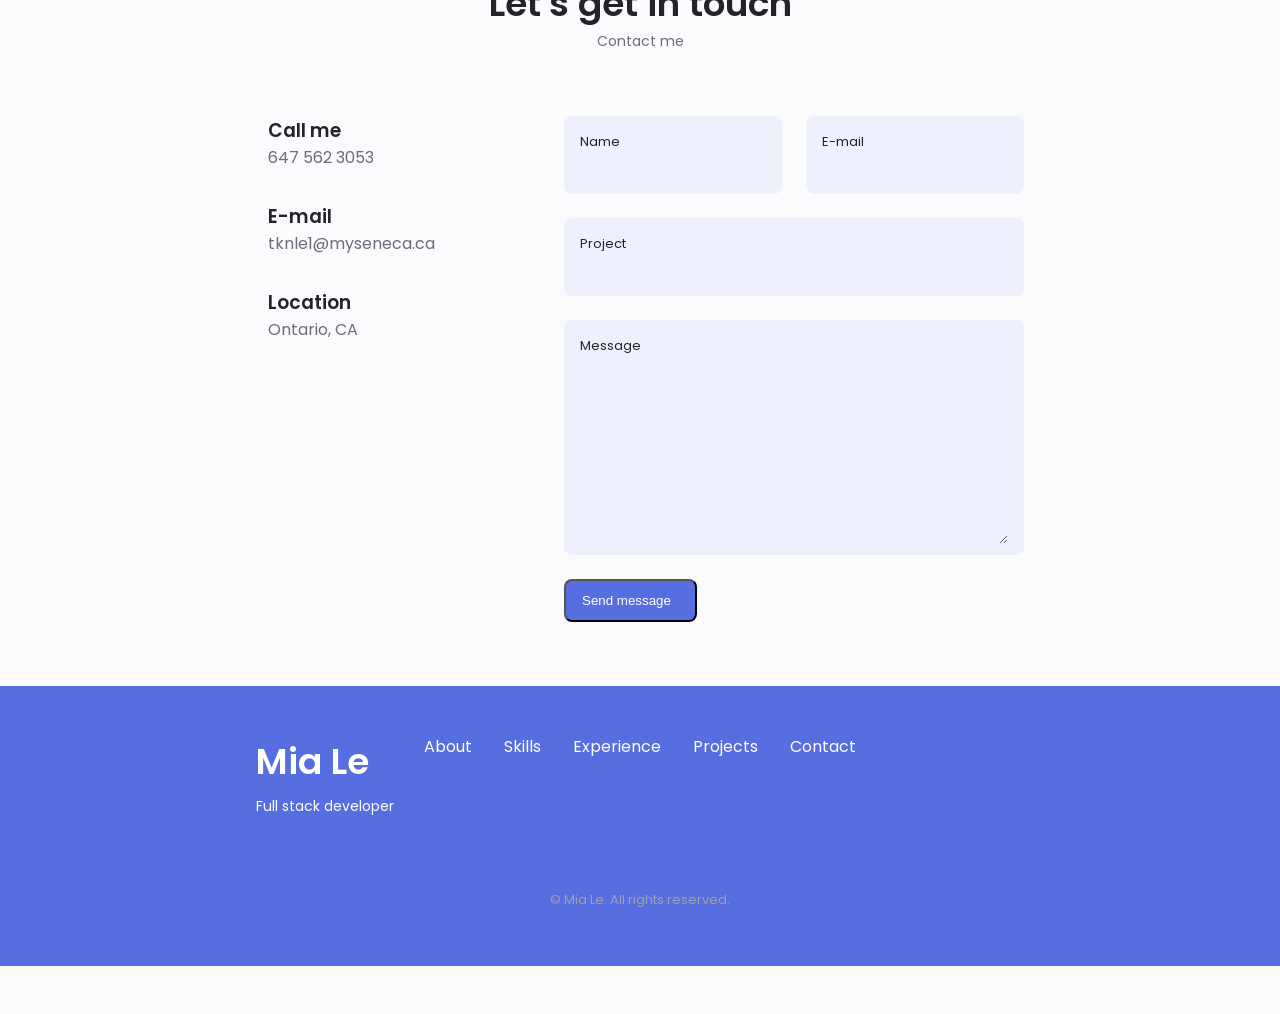
==== commit 17b4fcc8: "update in index" ====
--- a/index.html
+++ b/index.html
@@ -114,8 +114,11 @@
 
                     <div class="home__data">
                         <h1 class="home__title">Hi, I'm Mia</h1>
-                        <h3 class="home__subtitle">Full stack developer</h3>
-                        <p class="home__description">I enjoy building rich interactive web app using the latest technologies!</p>
+                        <h3 class="home__subtitle">Graduate of Computer Programming with experience working as a full-stack developer</h3>
+                        <p class="home__description">I have been building rich interactive web app from scratch using the latest technologies. 
+                            I love buidling things that are useful, elegant, quality and I sweat the details of my apps to give users best experience. 
+                            I'm looking for a role where I can contribute to the company and continue to learn from other experienced team members.
+                        </p>
                         <a href="#contact" class="button button-flex">
                             Contact Me <i class="uil uil-message button__icon"></i>
                         </a>
@@ -611,7 +614,7 @@
                 </div>
 
                 <div>
-                    <h3 class="qualification__title">Bachelor's Dergree in Business English</h3>
+                    <h3 class="qualification__title">Bachelor's Dergree in Business EnglishHonours Bachelor of Arts Degree (Major: Business English)</h3>
                     <span class="qualification__subtitle">BVU University</span>
                     <div class="qualification__calendar">
                        <i class="uil uil-calendar-alt"></i>
@@ -648,7 +651,7 @@
                 <!--==================== QUALIFICATION 1 ====================--> 
                 <div class="qualification__data">
                     <div>
-                        <h3 class="qualification__title">Software Consultant</h3>
+                        <h3 class="qualification__title">Software Contractor</h3>
                         <span class="qualification__subtitle">Naylor Building Partnerships Inc.</span>
                         <div class="qualification__calendar">
                            <i class="uil uil-calendar-alt"></i>
@@ -710,10 +713,10 @@
                 Quick Bulletpoints
                 <i class="uil uil-arrow-up-right button__icon"></i>
             </span>
-            <a class="button button--flex button--small button--link " href="#">
+            <!-- <a class="button button--flex button--small button--link " href="#">
                 View more
                 <i class="uil uil-arrow-right button__icon"></i>
-            </a>
+            </a> -->
 
             <div class="services__modal">
                 <div class="services__modal-content">
@@ -775,10 +778,10 @@
                 Quick Bulletpoints
                 <i class="uil uil-arrow-up-right button__icon"></i>
             </span>
-            <a class="button button--flex button--small button--link " href="#">
+            <!-- <a class="button button--flex button--small button--link " href="#">
                 View more
                 <i class="uil uil-arrow-right button__icon"></i>
-            </a>
+            </a> -->
 
             <div class="services__modal">
                 <div class="services__modal-content">
@@ -844,10 +847,10 @@
                 Quick Bulletpoints
                 <i class="uil uil-arrow-up-right button__icon"></i>
             </span>
-            <a class="button button--flex button--small button--link " href="#">
+            <!-- <a class="button button--flex button--small button--link " href="#">
                 View more
                 <i class="uil uil-arrow-right button__icon"></i>
-            </a>
+            </a> -->
 
             <div class="services__modal">
                 <div class="services__modal-content">
@@ -1005,7 +1008,8 @@
                 <div class="project__container container grid">
                     <div class="project__data">
                         <h2 class="project__title">Want to talk?</h2>
-                        <p class="project__description">Don't hesitate to reach out to me.</p>
+                        <p class="project__description">Don't hesitate to reach out to me. I would love to talk to you about my work, 
+                            my experience, and ongoing projects.</p>
                         <a href="#contact" class="button button--flex button--white">Contact me
                         <i class="uil uil-message project__icon button__icon"></i>
                         </a>
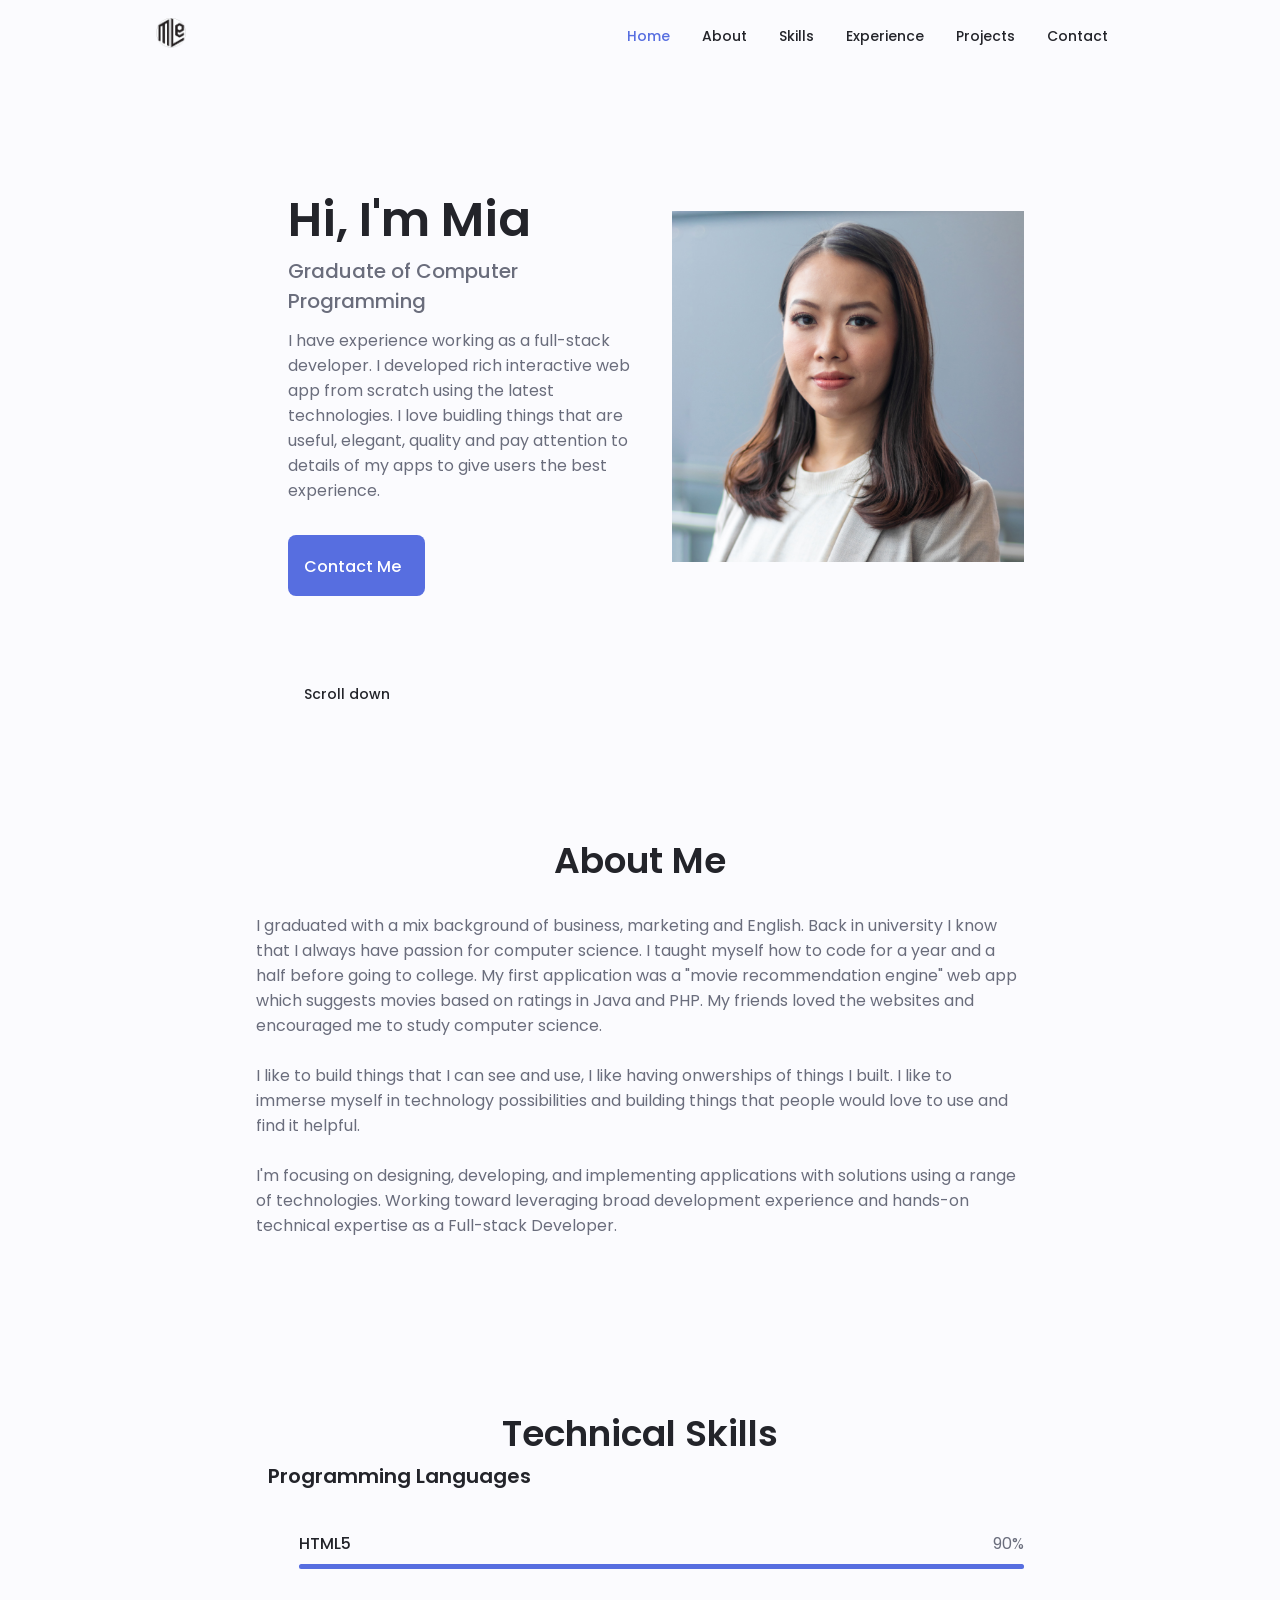
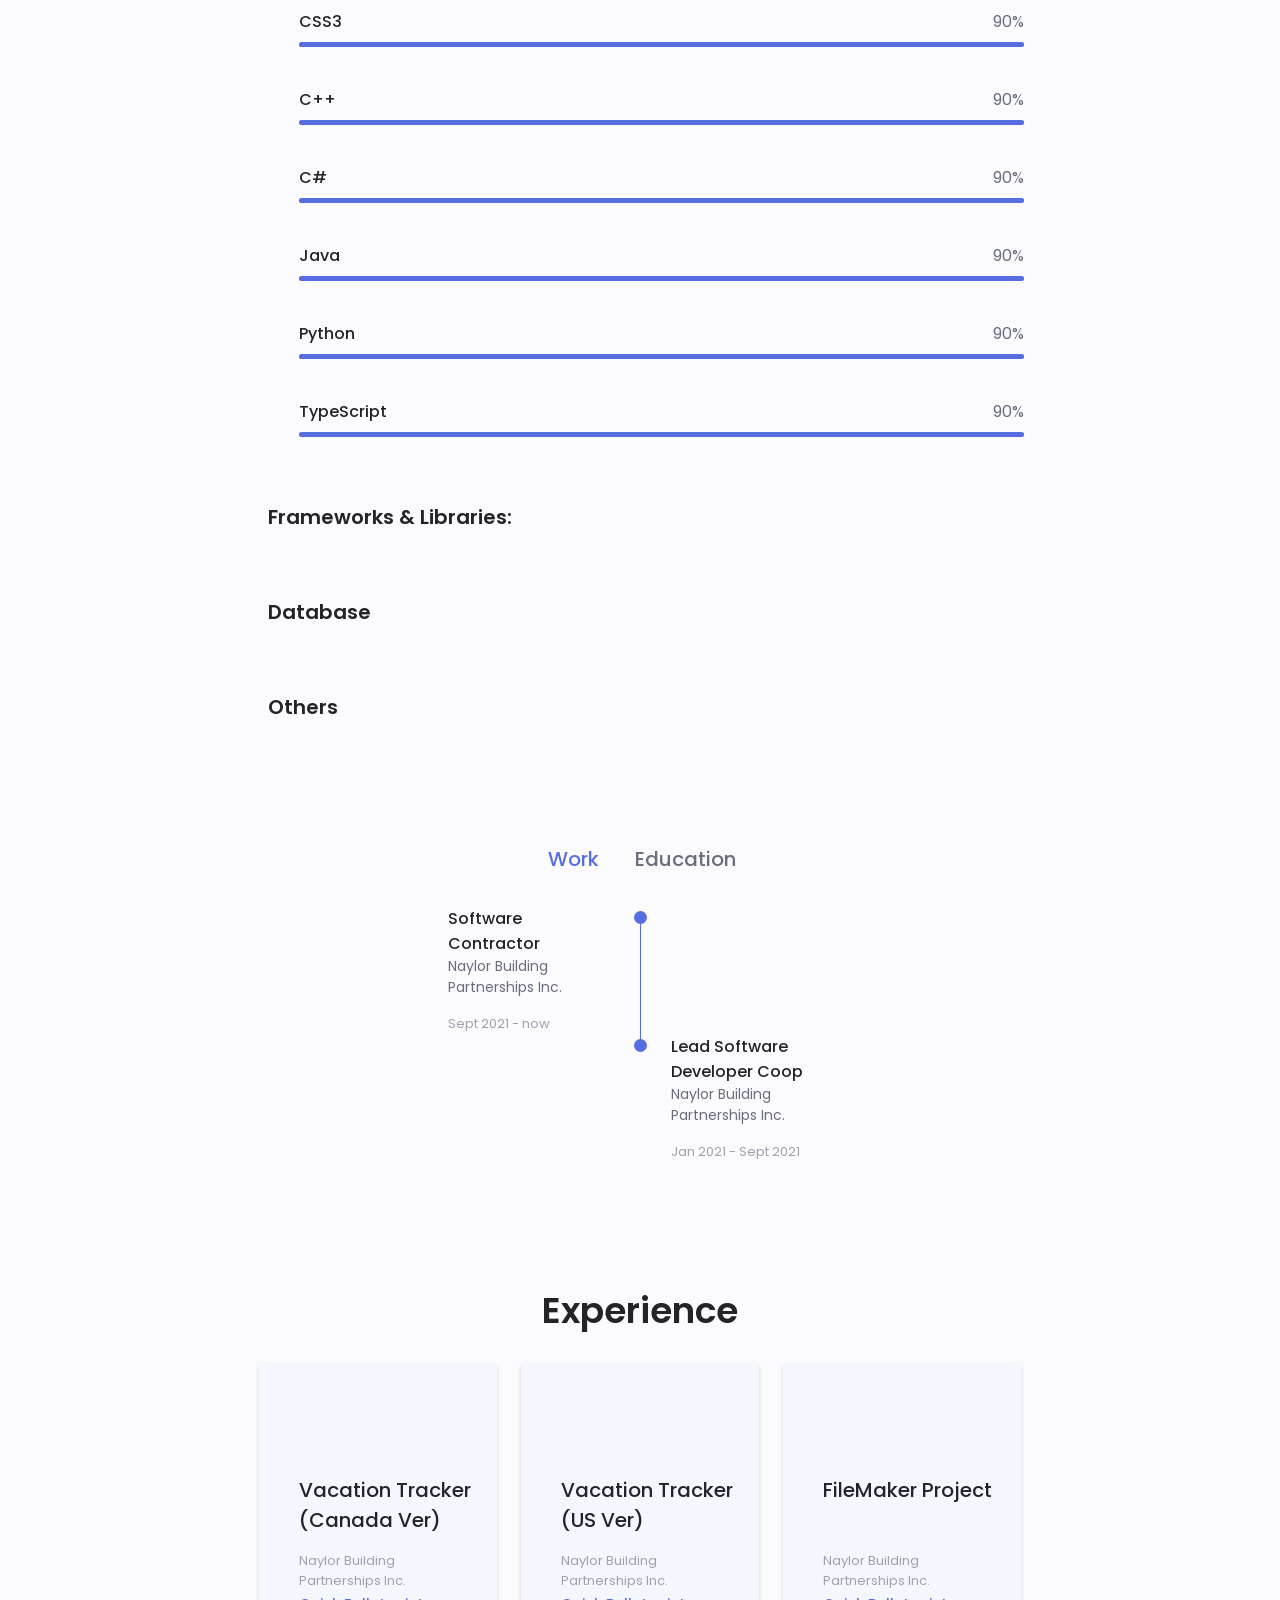
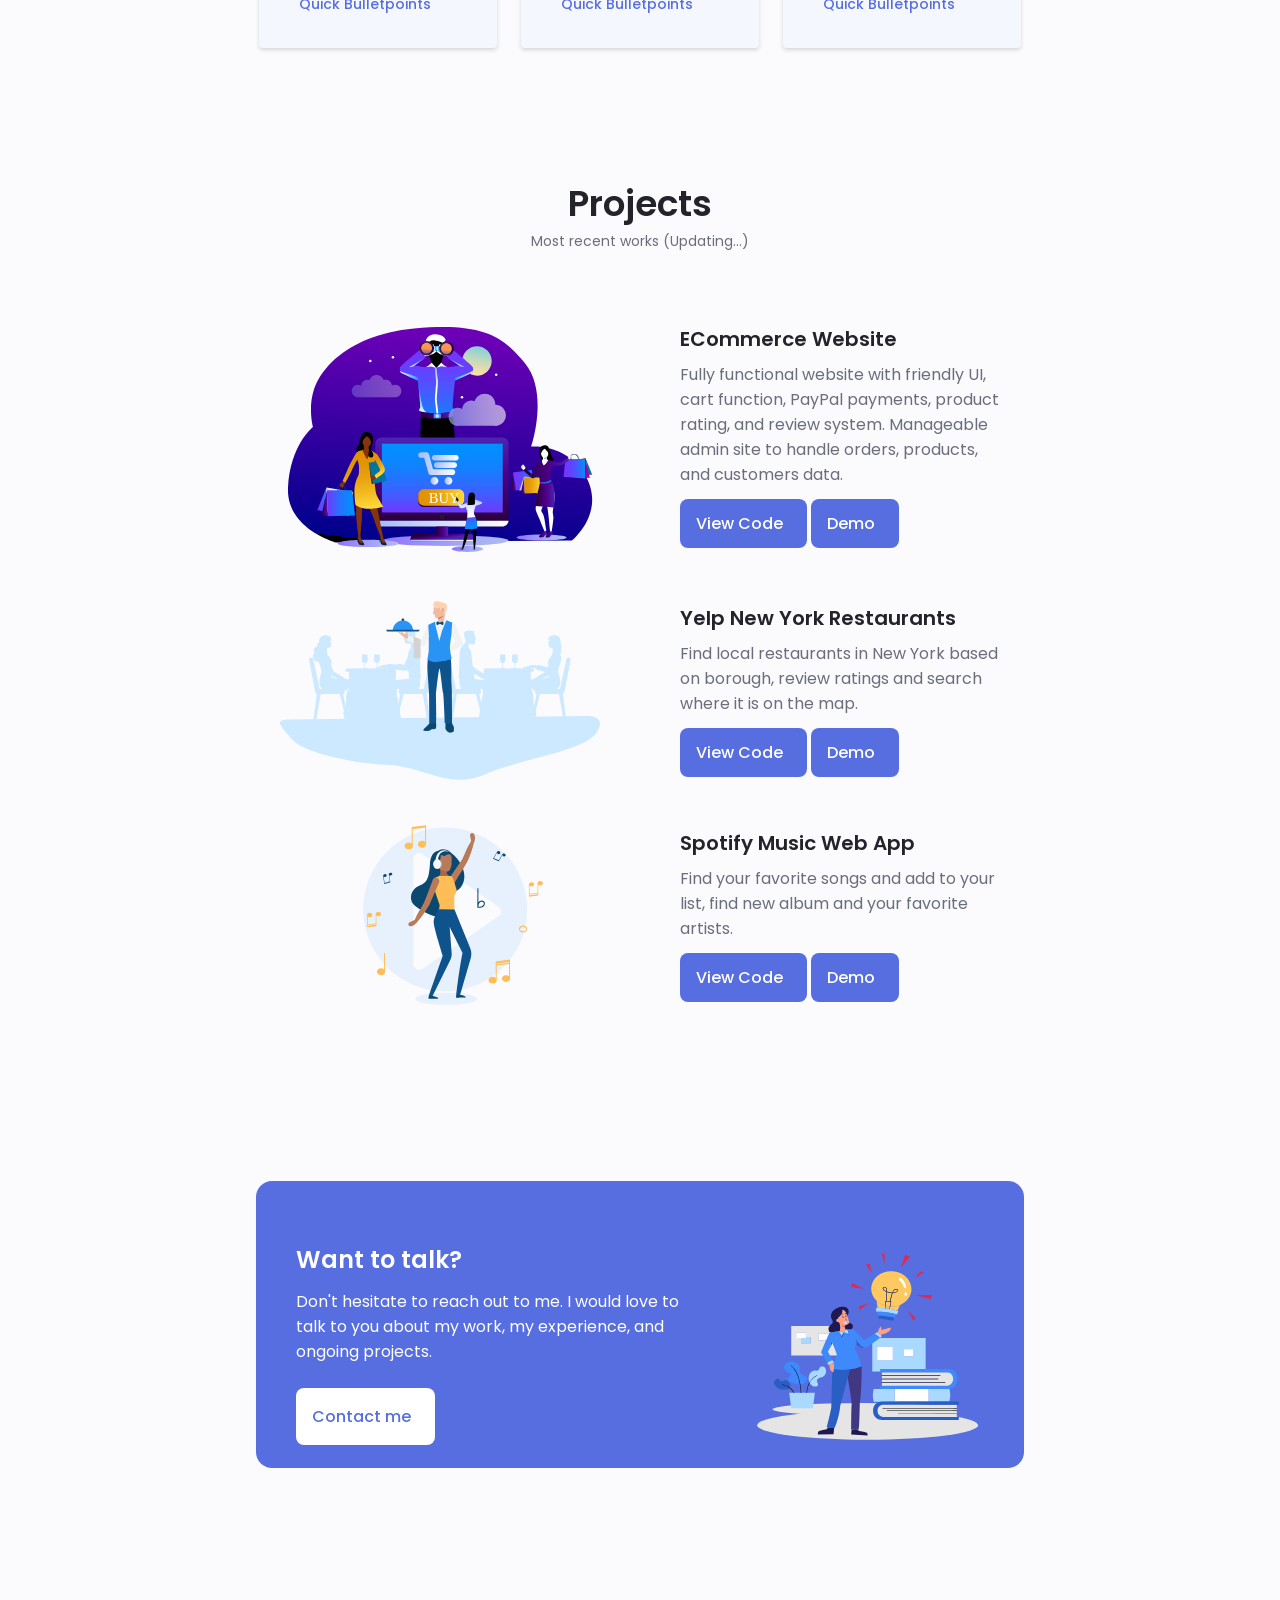
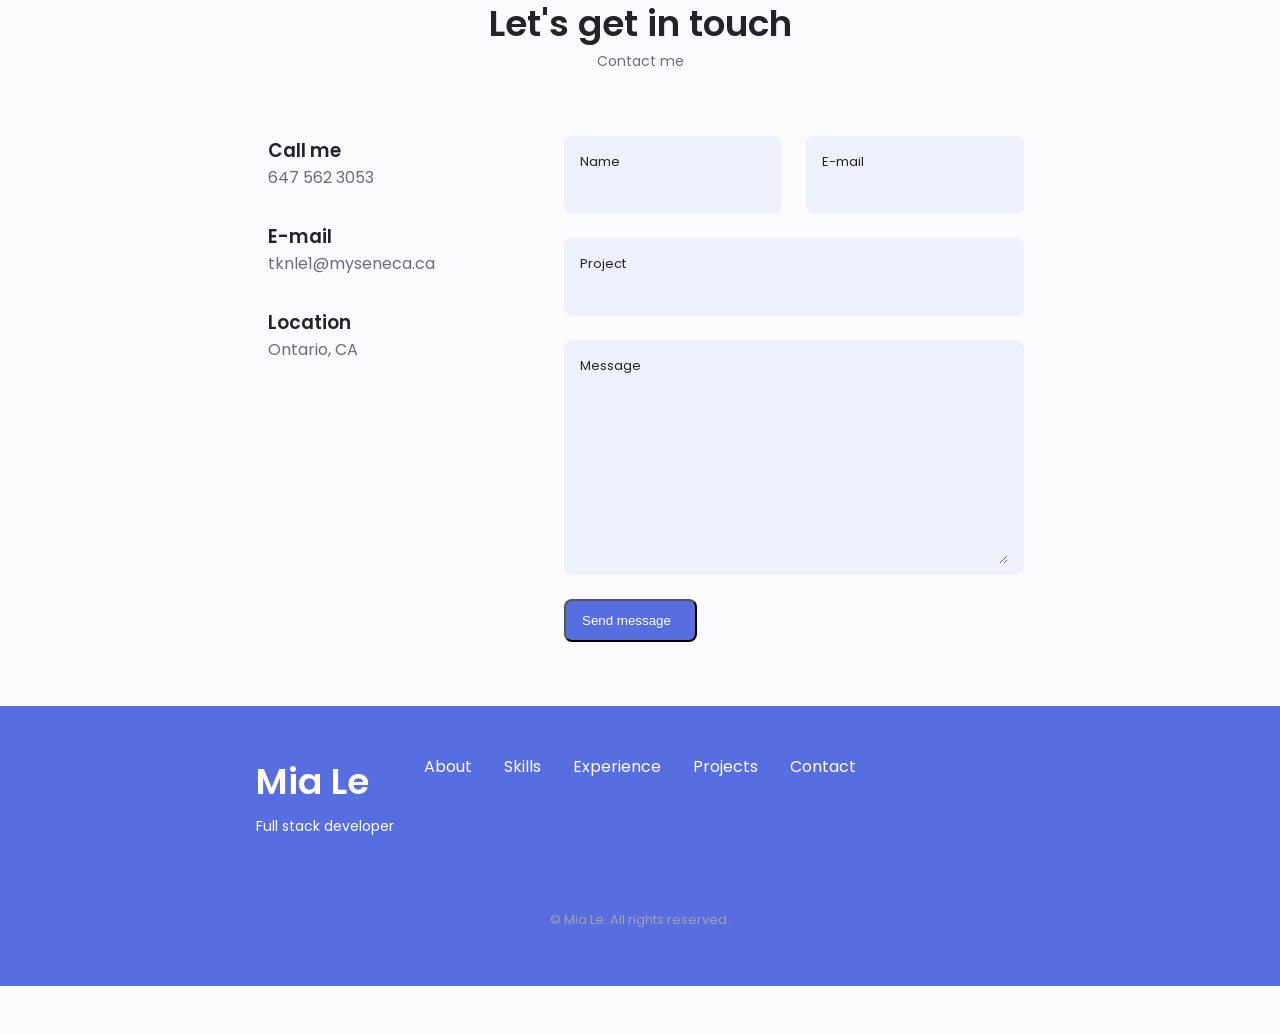
==== commit 746de7c7: "Update index.html" ====
--- a/index.html
+++ b/index.html
@@ -114,10 +114,11 @@
 
                     <div class="home__data">
                         <h1 class="home__title">Hi, I'm Mia</h1>
-                        <h3 class="home__subtitle">Graduate of Computer Programming with experience working as a full-stack developer</h3>
-                        <p class="home__description">I have been building rich interactive web app from scratch using the latest technologies. 
-                            I love buidling things that are useful, elegant, quality and I sweat the details of my apps to give users best experience. 
-                            I'm looking for a role where I can contribute to the company and continue to learn from other experienced team members.
+                        <h3 class="home__subtitle">Graduate of Computer Programming</h3>
+                        <p class="home__description">I have experience working as a full-stack developer.
+                            I developed rich interactive web app from scratch using the latest technologies. 
+                            I love buidling things that are useful, elegant, quality and pay attention to details of my apps to give users the best experience. 
+           
                         </p>
                         <a href="#contact" class="button button-flex">
                             Contact Me <i class="uil uil-message button__icon"></i>
@@ -143,14 +144,20 @@
                 <img src="assets/img/about.jpg" alt="" class="about__img">
 
                 <div class="about__data">
-                    <p class="about__description">I was a business-related student whose passionte about technologies.
+                    <p class="about__description">
+                        I graduated with a mix background of business, marketing and English. 
+                        Back in university I know that I always have passion for computer science.
                         I taught myself how to code for a year and a half before going to college. 
-                        My first application was a movie recommendation engine which suggests movies based on ratings in Java.
+                        My first application was a "movie recommendation engine" web app which suggests movies based on ratings in Java and PHP.
+                        My friends loved the websites and encouraged me to study computer science.
+                        <br/><br/>
+
+                        I like to build things that I can see and use, I like having onwerships of things I built.
                         I like to immerse myself in technology possibilities and building things that people would love to use and find it helpful.                    
                     
                         <br/><br/>
-                        I'm focusing on designing, developing, and implementing applications and solutions using a range of technologies. 
-                        Implementing test-driven development to build agile products.
+                        I'm focusing on designing, developing, and implementing applications with solutions using a range of technologies. 
+                        
                         
                         Working toward leveraging broad development experience and hands-on technical expertise as a Full-stack Developer.
                     </p>
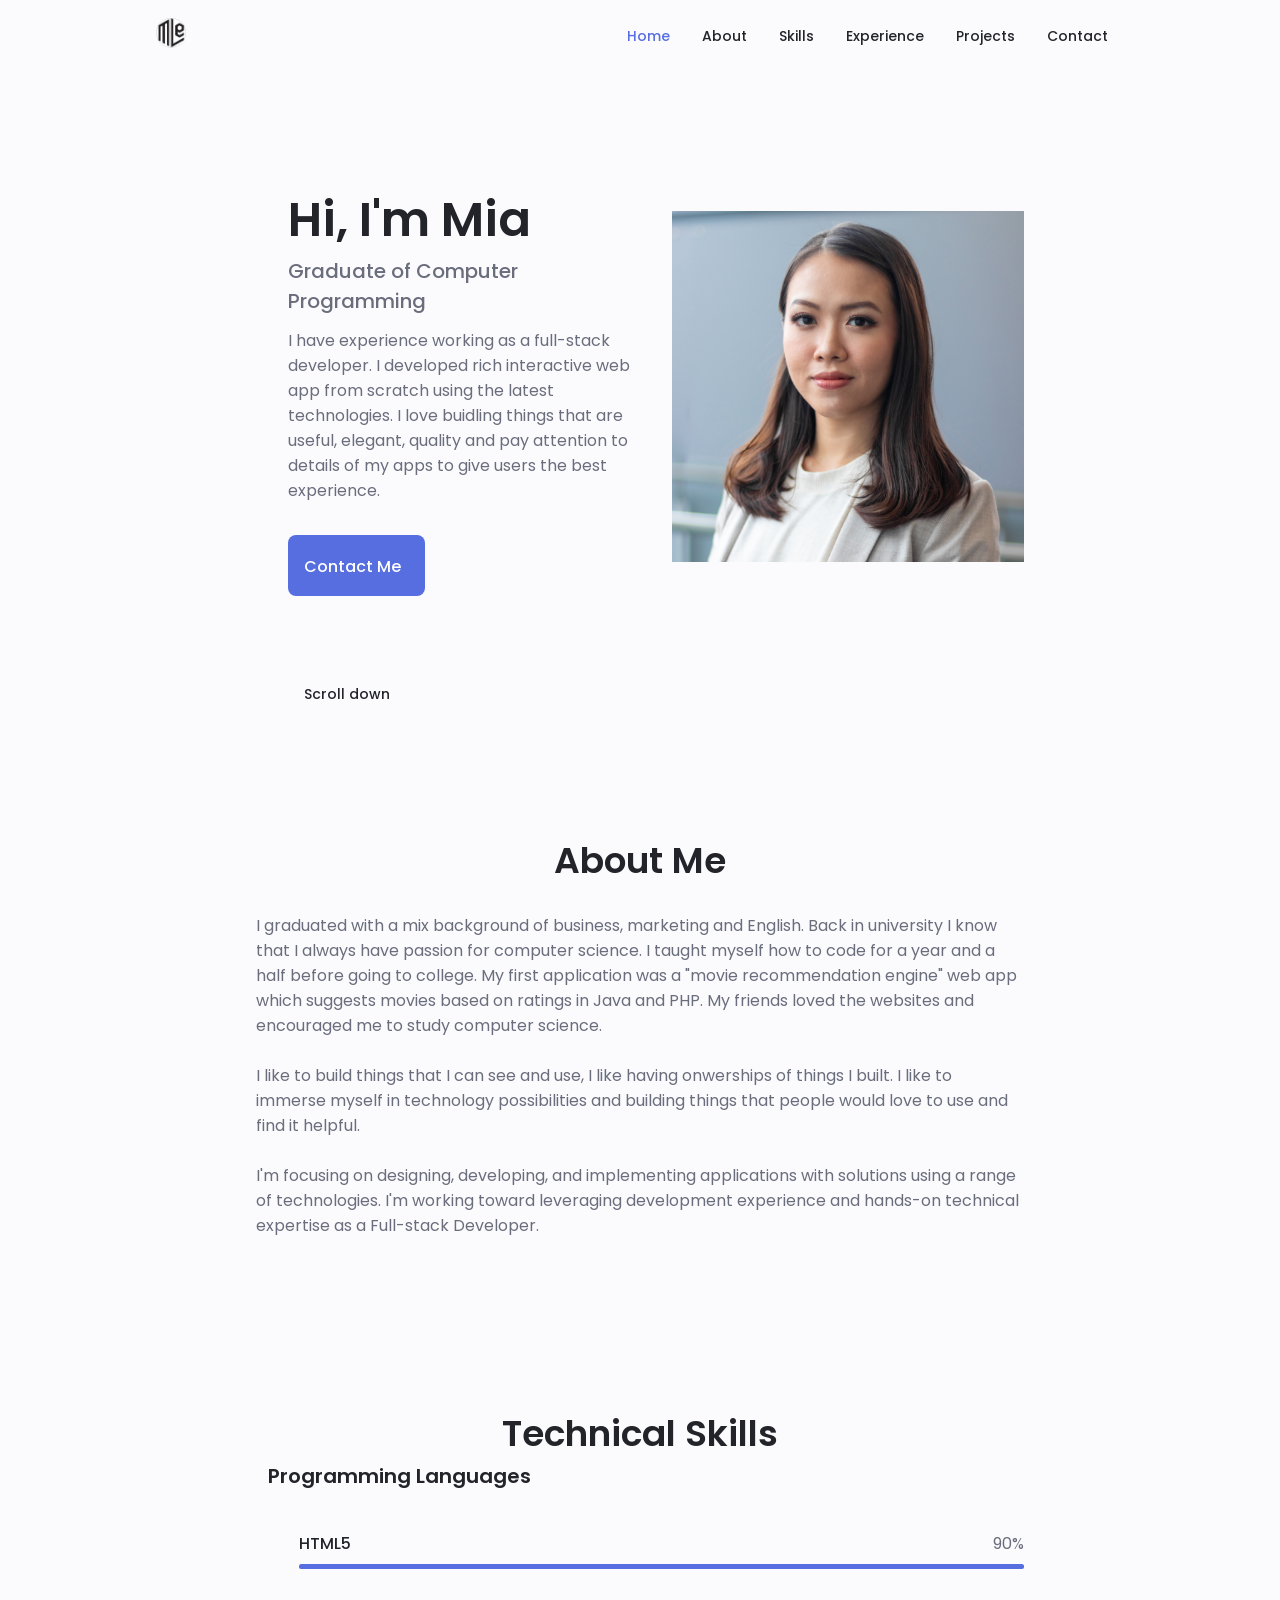
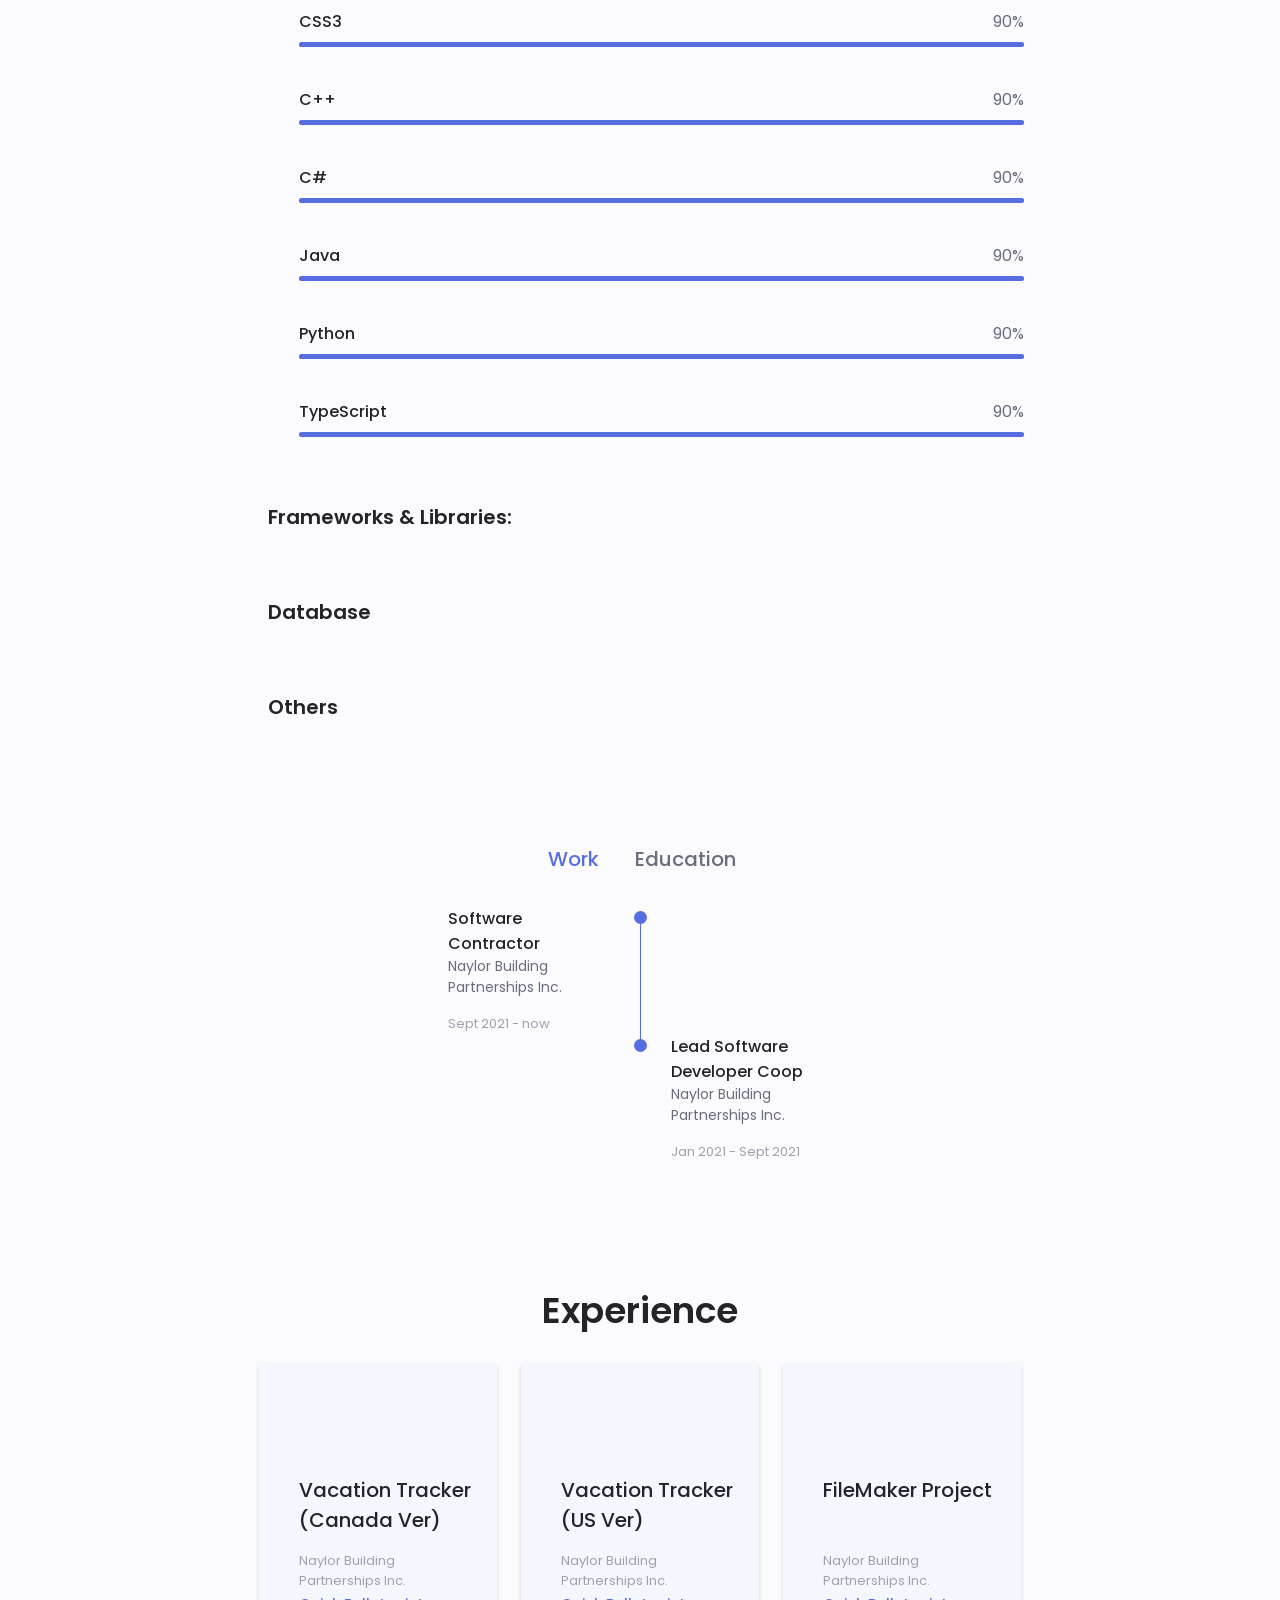
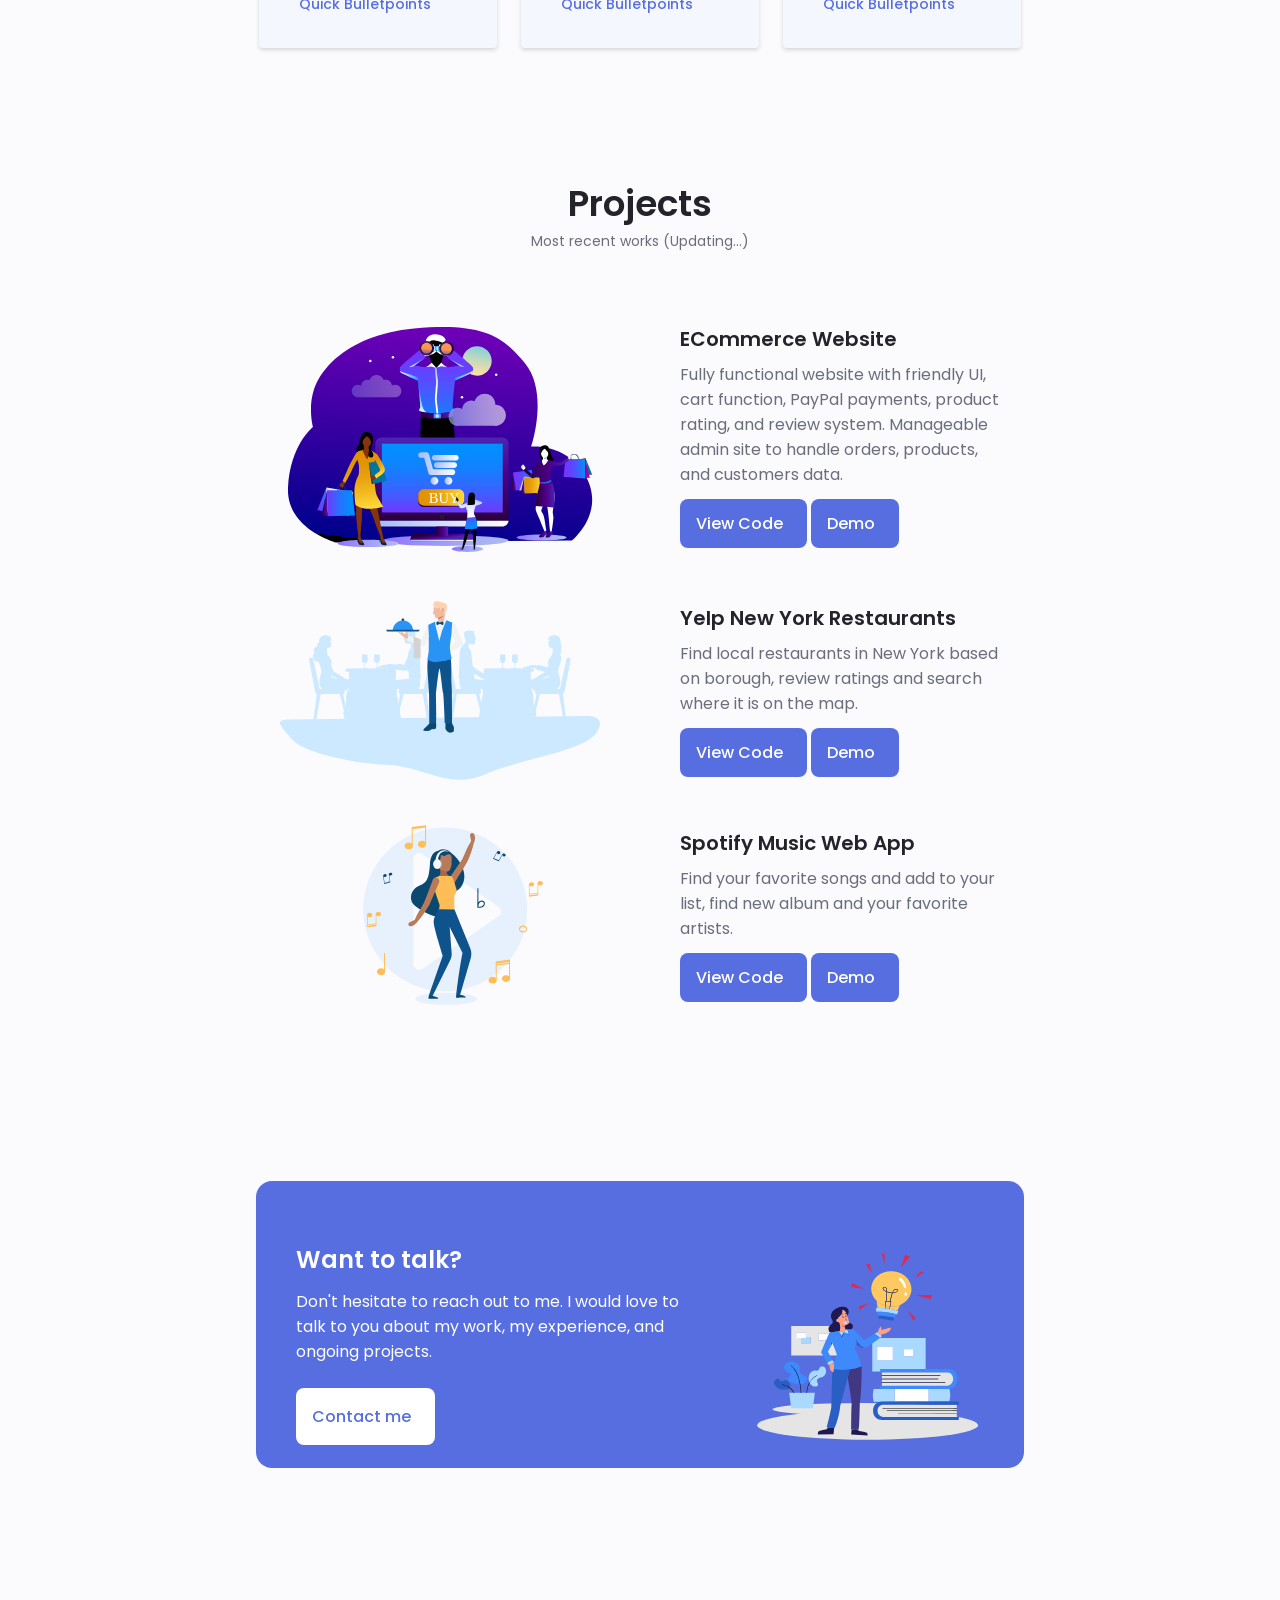
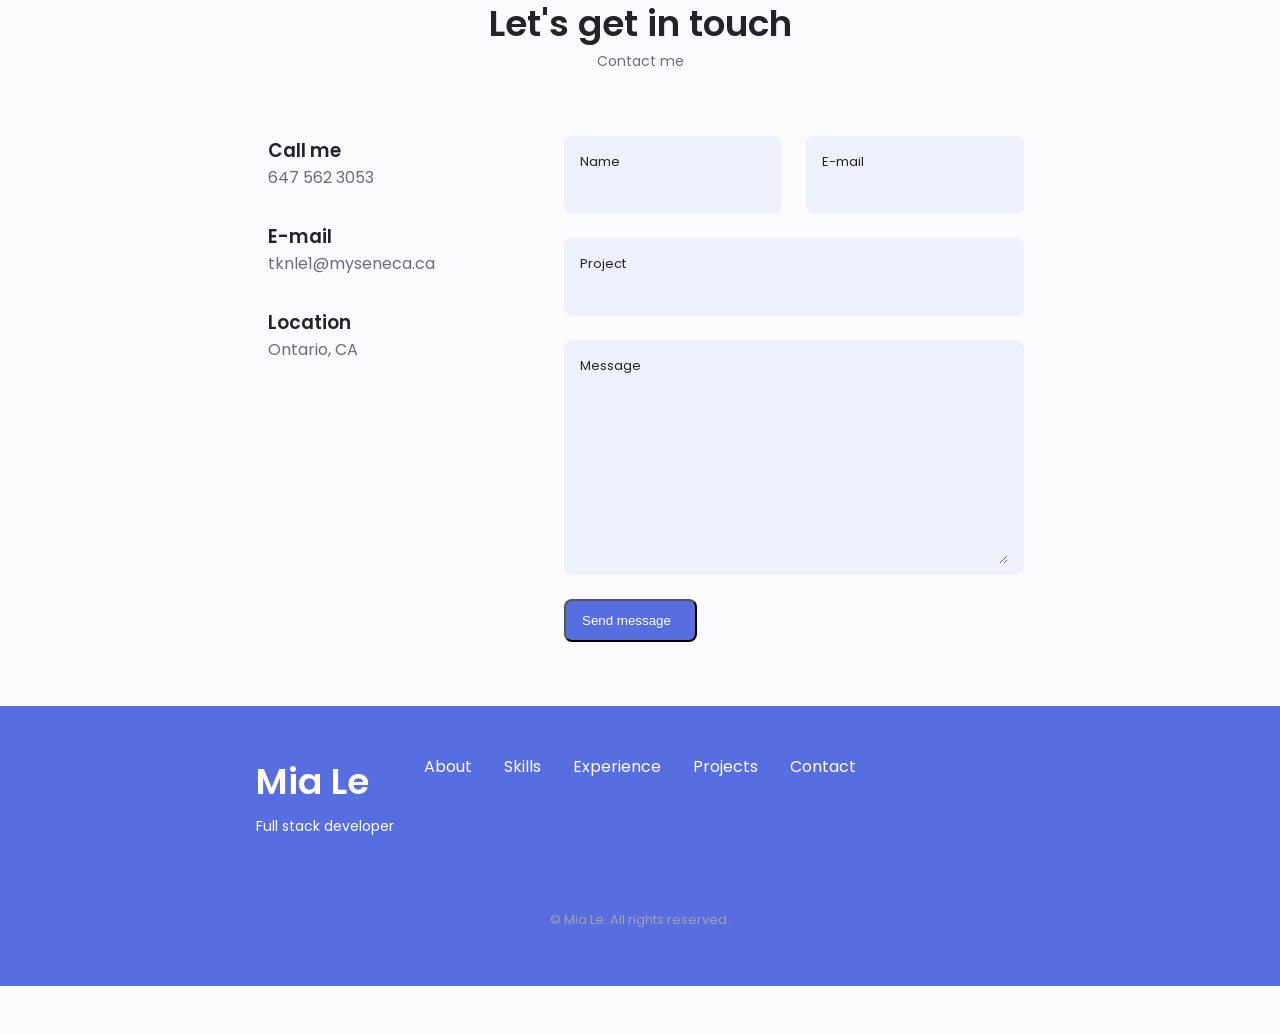
==== commit 7b08889c: "Update index.html" ====
--- a/index.html
+++ b/index.html
@@ -159,7 +159,7 @@
                         I'm focusing on designing, developing, and implementing applications with solutions using a range of technologies. 
                         
                         
-                        Working toward leveraging broad development experience and hands-on technical expertise as a Full-stack Developer.
+                        I'm working toward leveraging development experience and hands-on technical expertise as a Full-stack Developer.
                     </p>
                    
                     <!-- <div class="about__buttons">
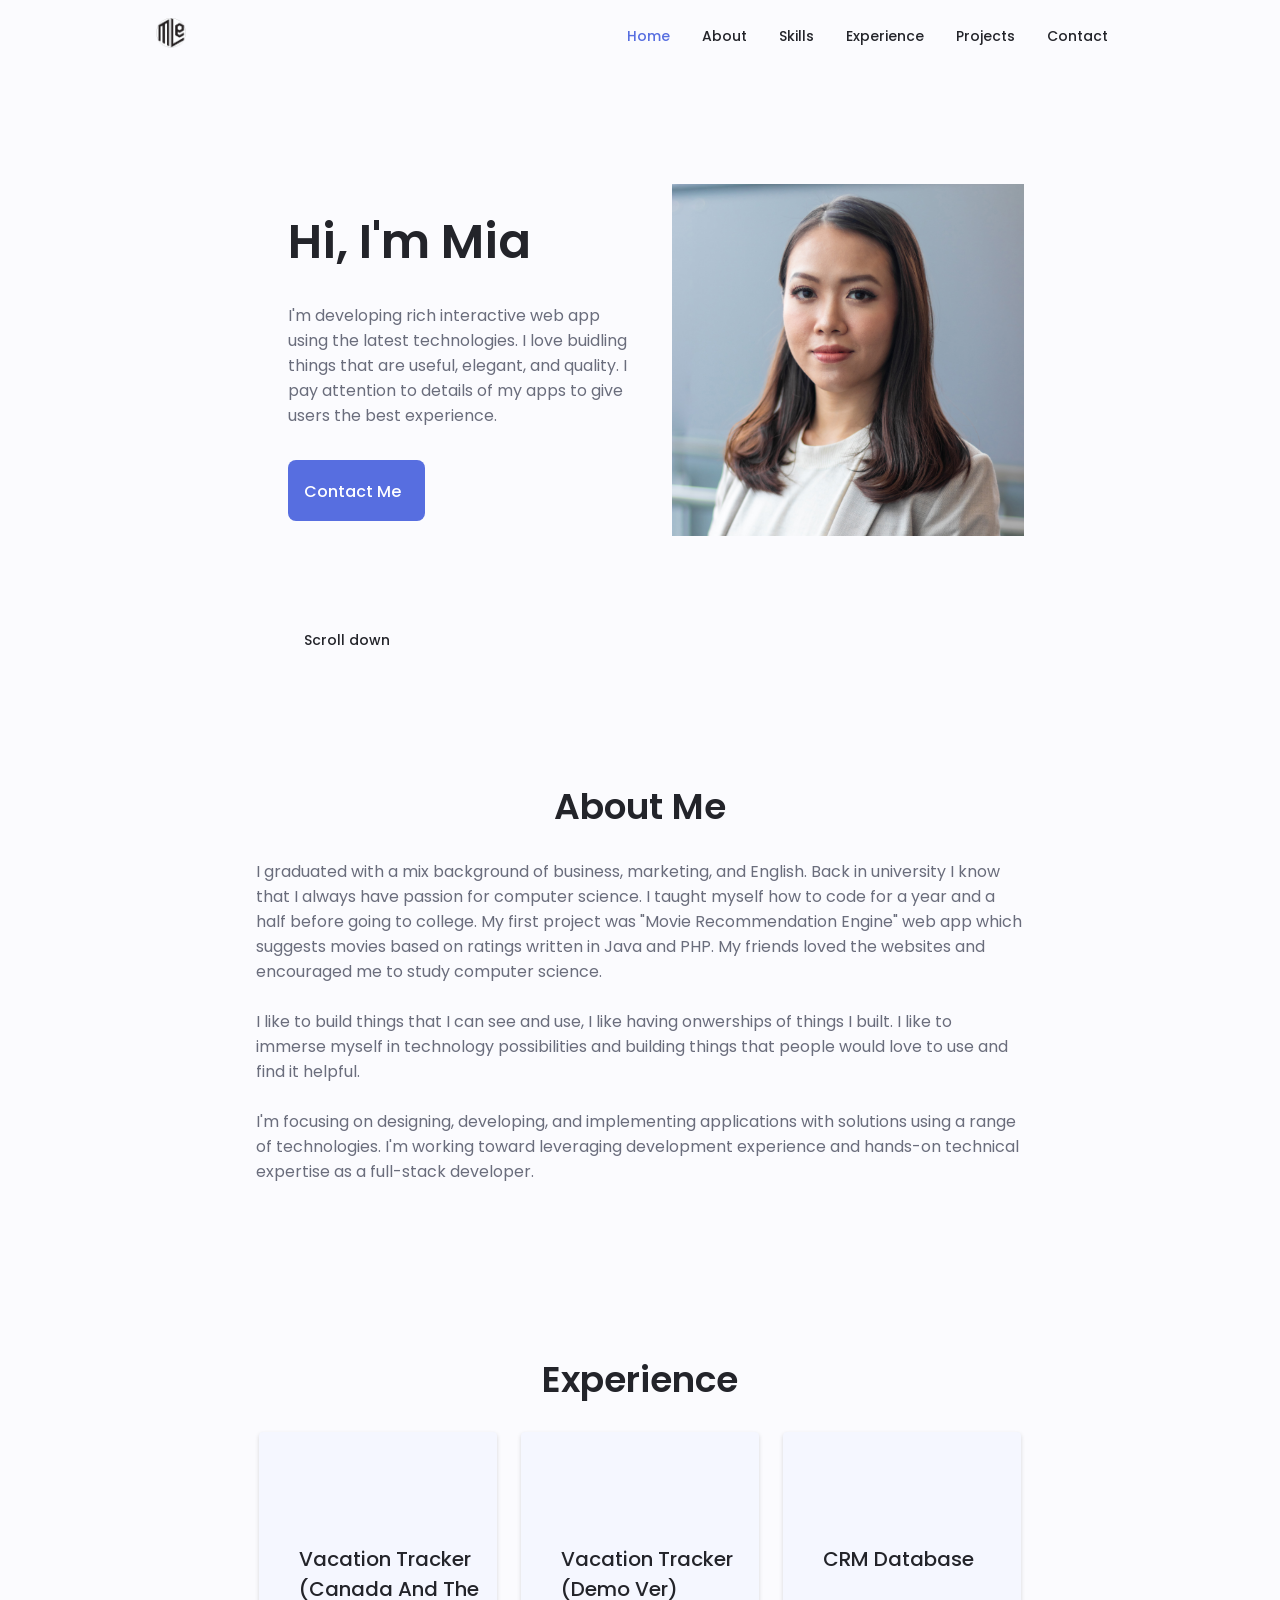
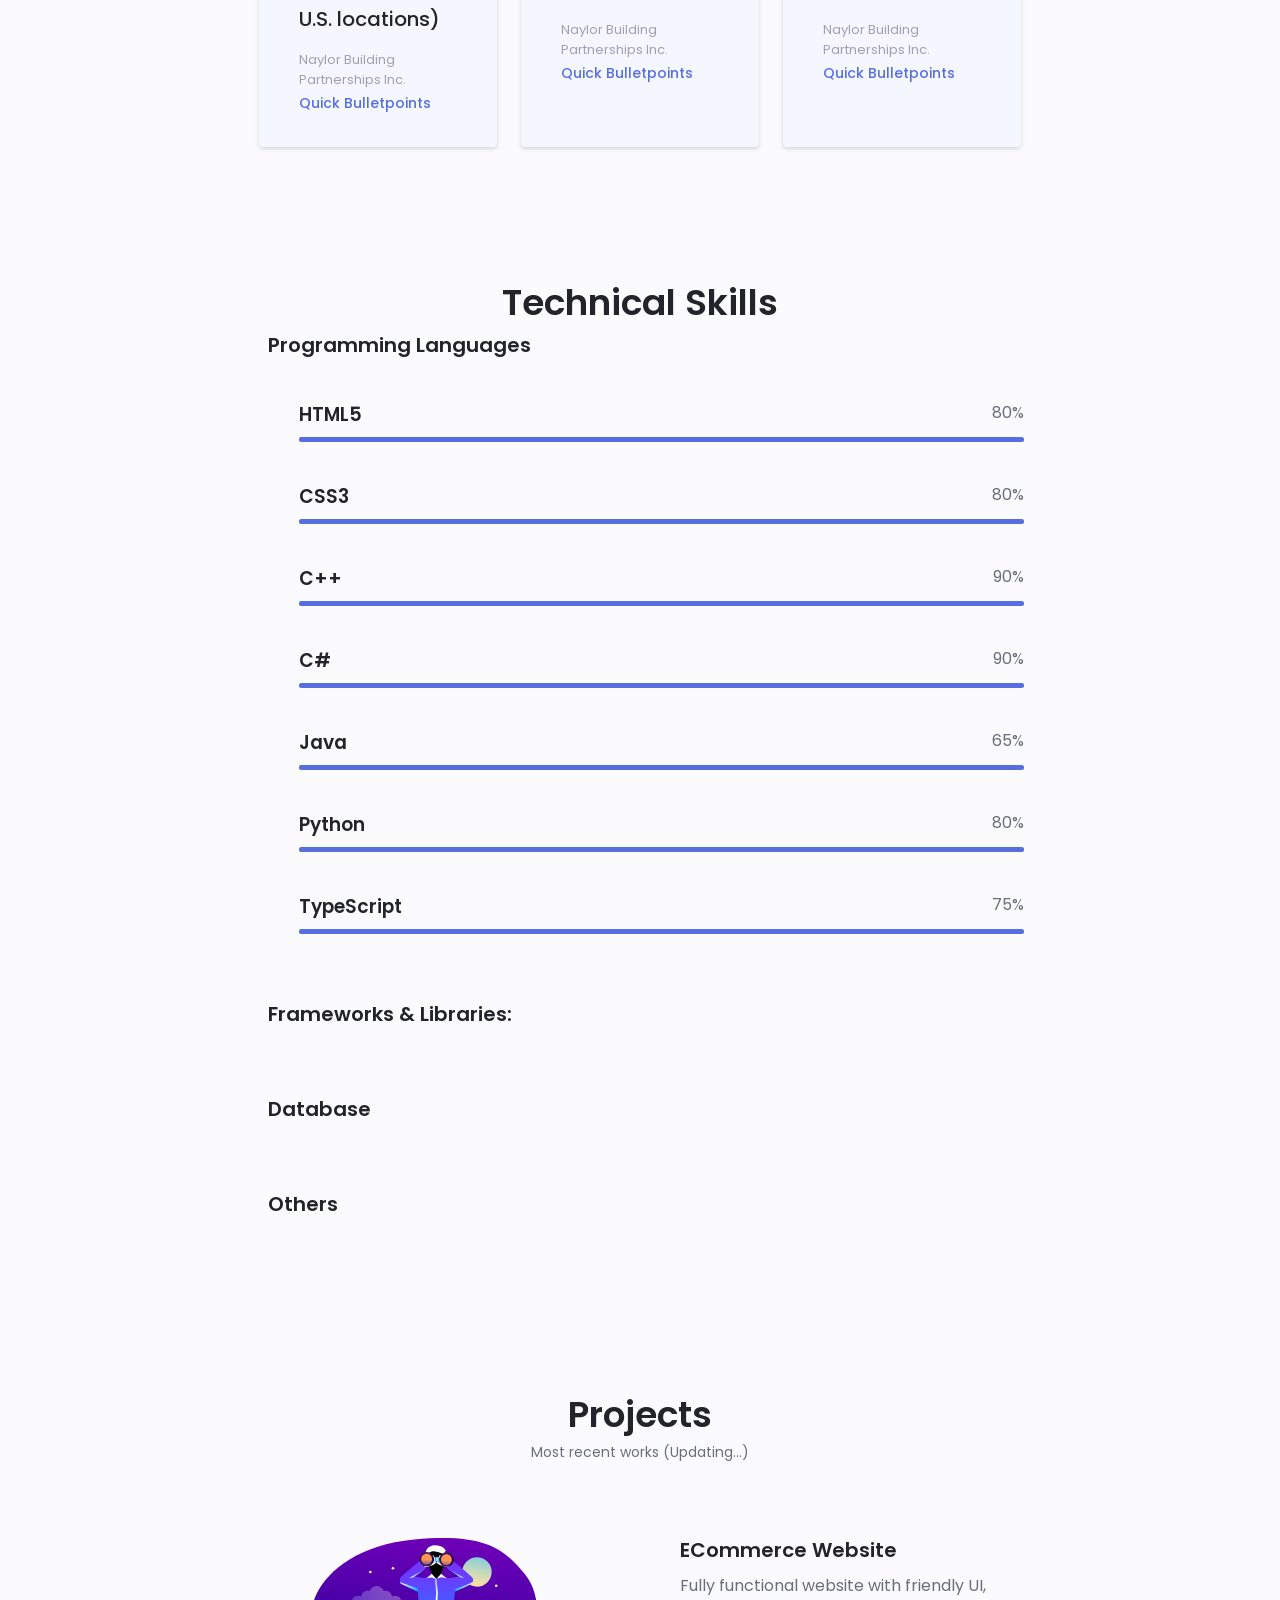
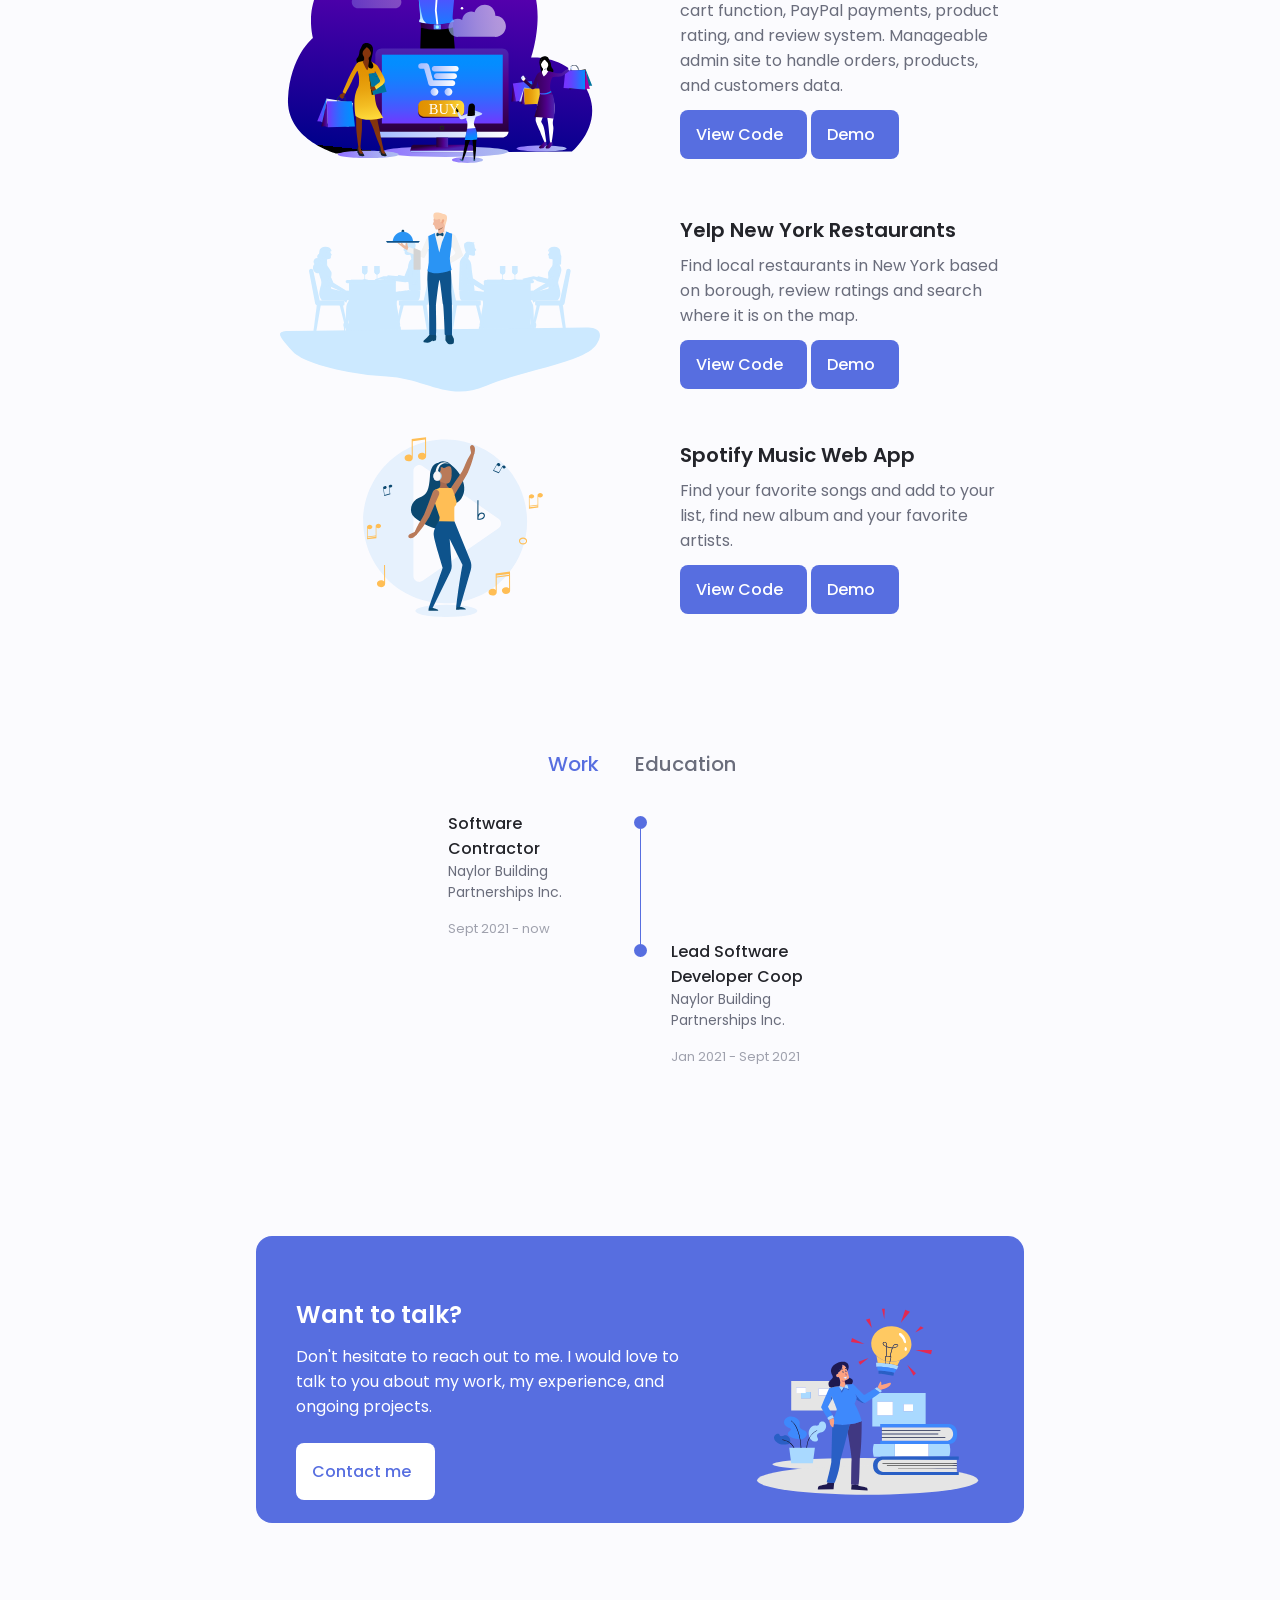
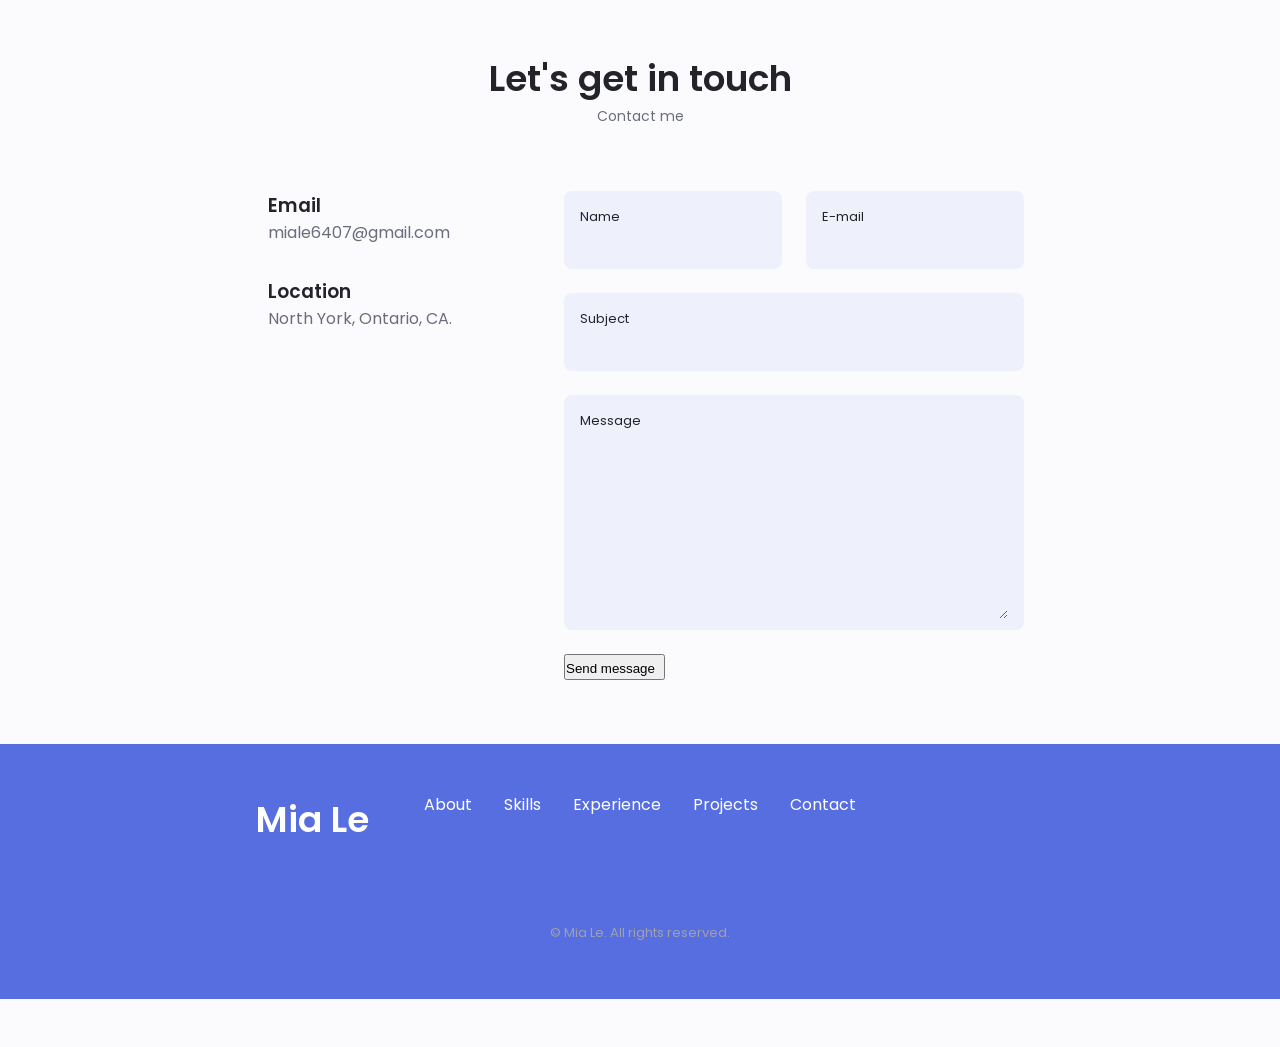
==== commit 578dc158: "Update index.html" ====
--- a/index.html
+++ b/index.html
@@ -113,12 +113,14 @@
                     </div>
 
                     <div class="home__data">
-                        <h1 class="home__title">Hi, I'm Mia</h1>
-                        <h3 class="home__subtitle">Graduate of Computer Programming</h3>
-                        <p class="home__description">I have experience working as a full-stack developer.
-                            I developed rich interactive web app from scratch using the latest technologies. 
-                            I love buidling things that are useful, elegant, quality and pay attention to details of my apps to give users the best experience. 
-           
+                        <h1 class="home__title">Hi, I'm Mia</h1> 
+                        <br/>
+                        <!-- <h3 class="home__subtitle">Graduate of Computer Programming</h3> -->
+                        <p class="home__description">
+                            I'm developing rich interactive web app using the latest technologies. 
+                            I love buidling things that are useful, elegant, and quality. 
+                            I pay attention to details of my apps to give users the best experience. 
+                            
                         </p>
                         <a href="#contact" class="button button-flex">
                             Contact Me <i class="uil uil-message button__icon"></i>
@@ -145,10 +147,10 @@
 
                 <div class="about__data">
                     <p class="about__description">
-                        I graduated with a mix background of business, marketing and English. 
+                        I graduated with a mix background of business, marketing, and English. 
                         Back in university I know that I always have passion for computer science.
                         I taught myself how to code for a year and a half before going to college. 
-                        My first application was a "movie recommendation engine" web app which suggests movies based on ratings in Java and PHP.
+                        My first project was "Movie Recommendation Engine" web app which suggests movies based on ratings written in Java and PHP.
                         My friends loved the websites and encouraged me to study computer science.
                         <br/><br/>
 
@@ -159,7 +161,7 @@
                         I'm focusing on designing, developing, and implementing applications with solutions using a range of technologies. 
                         
                         
-                        I'm working toward leveraging development experience and hands-on technical expertise as a Full-stack Developer.
+                        I'm working toward leveraging development experience and hands-on technical expertise as a full-stack developer.
                     </p>
                    
                     <!-- <div class="about__buttons">
@@ -172,535 +174,9 @@
 
         </section>
 
-        <!--==================== SKILLS ====================-->
-        <section class="skills section" id="skills">
-            <h2 class="section__title">Technical Skills</h2>
-            <!-- <span class="section__subtitle">My technical level</span> -->
-
-            <div class="skills__container container grid">
-                <div>
-                    <!--==================== SKILLS 1 ====================-->
-                    <div class="skills__content skills__open">
-                        <div class="skills__header">
-                            <i class="uil uil-brackets-curly skills__icon"></i>
-
-                            <div>
-                                <h1 class="skills__title">Programming Languages</h1>
-                                <!-- <span class="skills__subtitle"></span> -->
-                            </div>
-
-                            <i class="uil uil-angle-down skills__arrow"></i>
-                        </div>
-
-                        <div class="skills__list grid">
-                            <div class="skills__data">
-                                <div class="skills__titles">
-                                    <h3 class="skills__name">HTML5</h3>
-                                    <span class="skills__number">90%</span>
-
-                                </div>
-                                <div class="skills__bar">
-                                    <div class="skills__percentage skills__html"></div>
-                                </div>
-
-                            </div>
-                        </div>
-
-                        <div class="skills__list grid">
-                            <div class="skills__data">
-                                <div class="skills__titles">
-                                    <h3 class="skills__name">CSS3</h3>
-                                    <span class="skills__number">90%</span>
-
-                                </div>
-                                <div class="skills__bar">
-                                    <div class="skills__percentage skills__css"></div>
-                                </div>
-
-                            </div>
-                        </div>
-
-                        <div class="skills__list grid">
-                            <div class="skills__data">
-                                <div class="skills__titles">
-                                    <h3 class="skills__name">C++</h3>
-                                    <span class="skills__number">90%</span>
-
-                                </div>
-                                <div class="skills__bar">
-                                    <div class="skills__percentage skills__js"></div>
-                                </div>
-
-                            </div>
-                        </div>
-
-                        <div class="skills__list grid">
-                            <div class="skills__data">
-                                <div class="skills__titles">
-                                    <h3 class="skills__name">C#</h3>
-                                    <span class="skills__number">90%</span>
-
-                                </div>
-                                <div class="skills__bar">
-                                    <div class="skills__percentage skills__react"></div>
-                                </div>
-
-                            </div>
-                        </div>
-
-                        <div class="skills__list grid">
-                            <div class="skills__data">
-                                <div class="skills__titles">
-                                    <h3 class="skills__name">Java</h3>
-                                    <span class="skills__number">90%</span>
-
-                                </div>
-                                <div class="skills__bar">
-                                    <div class="skills__percentage skills__react"></div>
-                                </div>
-
-                            </div>
-                        </div>
-
-                        <div class="skills__list grid">
-                            <div class="skills__data">
-                                <div class="skills__titles">
-                                    <h3 class="skills__name">Python</h3>
-                                    <span class="skills__number">90%</span>
-
-                                </div>
-                                <div class="skills__bar">
-                                    <div class="skills__percentage skills__react"></div>
-                                </div>
-
-                            </div>
-                        </div>
-
-                        <div class="skills__list grid">
-                            <div class="skills__data">
-                                <div class="skills__titles">
-                                    <h3 class="skills__name">TypeScript</h3>
-                                    <span class="skills__number">90%</span>
-
-                                </div>
-                                <div class="skills__bar">
-                                    <div class="skills__percentage skills__react"></div>
-                                </div>
-
-                            </div>
-                        </div>
-                    </div>
-                    <br/>
-                    <!--==================== SKILLS 2 ====================-->
-                    <div class="skills__content skills__close">
-                        <div class="skills__header">
-                            <i class="uil uil-book skills__icon"></i>
-
-                            <div>
-                                <h1 class="skills__title">Frameworks & Libraries:</h1>
-                               
-                            </div>
-
-                            <i class="uil uil-angle-down skills__arrow"></i>
-                        </div>
-
-                        <div class="skills__list grid">
-                            <div class="skills__data">
-                                <div class="skills__titles">
-                                    <h3 class="skills__name">ASP.NET Core</h3>
-                                    <span class="skills__number">90%</span>
-
-                                </div>
-                                <div class="skills__bar">
-                                    <div class="skills__percentage skills__node"></div>
-                                </div>
-
-                            </div>
-                        </div>  
-
-                        <div class="skills__list grid">
-                            <div class="skills__data">
-                                <div class="skills__titles">
-                                    <h3 class="skills__name">REST API</h3>
-                                    <span class="skills__number">90%</span>
-
-                                </div>
-                                <div class="skills__bar">
-                                    <div class="skills__percentage skills__firebase"></div>
-                                </div>
-
-                            </div>
-                        </div>
-
-                        <div class="skills__list grid">
-                            <div class="skills__data">
-                                <div class="skills__titles">
-                                    <h3 class="skills__name">React</h3>
-                                    <span class="skills__number">90%</span>
-
-                                </div>
-                                <div class="skills__bar">
-                                    <div class="skills__percentage skills__firebase"></div>
-                                </div>
-
-                            </div>
-                        </div>
-                        
-                       
-
-                        <div class="skills__list grid">
-                            <div class="skills__data">
-                                <div class="skills__titles">
-                                    <h3 class="skills__name">Redux</h3>
-                                    <span class="skills__number">90%</span>
-
-                                </div>
-                                <div class="skills__bar">
-                                    <div class="skills__percentage skills__firebase"></div>
-                                </div>
-
-                            </div>
-                        </div>
-
-                        <div class="skills__list grid">
-                            <div class="skills__data">
-                                <div class="skills__titles">
-                                    <h3 class="skills__name">Angular</h3>
-                                    <span class="skills__number">90%</span>
-
-                                </div>
-                                <div class="skills__bar">
-                                    <div class="skills__percentage skills__firebase"></div>
-                                </div>
-
-                            </div>
-                        </div>
-
-                        <div class="skills__list grid">
-                            <div class="skills__data">
-                                <div class="skills__titles">
-                                    <h3 class="skills__name">Exporess</h3>
-                                    <span class="skills__number">90%</span>
-
-                                </div>
-                                <div class="skills__bar">
-                                    <div class="skills__percentage skills__firebase"></div>
-                                </div>
-
-                            </div>
-                    </div>
-                </div>
-                <br/>
-                <!-- 3rd -->
-                <div class="skills__content skills__close">
-                    <div class="skills__header">
-                        <i class="uil uil-server-network skills__icon"></i>
-
-                        <div>
-                            <h1 class="skills__title">Database</h1>
-                           
-                        </div>
-
-                        <i class="uil uil-angle-down skills__arrow"></i>
-                    </div>
-
-                    <div class="skills__list grid">
-                        <div class="skills__data">
-                            <div class="skills__titles">
-                                <h3 class="skills__name">Oracle</h3>
-                                <span class="skills__number">90%</span>
-
-                            </div>
-                            <div class="skills__bar">
-                                <div class="skills__percentage skills__node"></div>
-                            </div>
-
-                        </div>
-                    </div>
-
-                    <div class="skills__list grid">
-                        <div class="skills__data">
-                            <div class="skills__titles">
-                                <h3 class="skills__name">MongoDB</h3>
-                                <span class="skills__number">90%</span>
-
-                            </div>
-                            <div class="skills__bar">
-                                <div class="skills__percentage skills__node"></div>
-                            </div>
-
-                        </div>
-                    </div>
-
-                    <div class="skills__list grid">
-                        <div class="skills__data">
-                            <div class="skills__titles">
-                                <h3 class="skills__name">PostgreSQL</h3>
-                                <span class="skills__number">90%</span>
-
-                            </div>
-                            <div class="skills__bar">
-                                <div class="skills__percentage skills__node"></div>
-                            </div>
-
-                        </div>
-                    </div>
-
-                    <div class="skills__list grid">
-                        <div class="skills__data">
-                            <div class="skills__titles">
-                                <h3 class="skills__name">MicrosoftSQL</h3>
-                                <span class="skills__number">90%</span>
-
-                            </div>
-                            <div class="skills__bar">
-                                <div class="skills__percentage skills__node"></div>
-                            </div>
-
-                        </div>
-                    </div>
-
-                    <div class="skills__list grid">
-                        <div class="skills__data">
-                            <div class="skills__titles">
-                                <h3 class="skills__name">Azure SQL</h3>
-                                <span class="skills__number">90%</span>
-
-                            </div>
-                            <div class="skills__bar">
-                                <div class="skills__percentage skills__node"></div>
-                            </div>
-
-                        </div>
-                    </div>
-                </div>  
-                <br/>
-
-                <!-- 4 -->
-                <div class="skills__content skills__close">
-                    <div class="skills__header">
-                        <i class="uil uil-ellipsis-h skills__icon"></i>
-
-                        <div>
-                            <h1 class="skills__title">Others</h1>
-                           
-                        </div>
-
-                        <i class="uil uil-angle-down skills__arrow"></i>
-                    </div>
-
-                    <div class="skills__list grid">
-                        <div class="skills__data">
-                            <div class="skills__titles">
-                                <h3 class="skills__name">AWS </h3>
-                                <span class="skills__number">90%</span>
-
-                            </div>
-                            <div class="skills__bar">
-                                <div class="skills__percentage skills__node"></div>
-                            </div>
-
-                        </div>
-                    </div>
-
-                    <div class="skills__list grid">
-                        <div class="skills__data">
-                            <div class="skills__titles">
-                                <h3 class="skills__name">Acure</h3>
-                                <span class="skills__number">90%</span>
-
-                            </div>
-                            <div class="skills__bar">
-                                <div class="skills__percentage skills__node"></div>
-                            </div>
-
-                        </div>
-                    </div>
-
-                    <div class="skills__list grid">
-                        <div class="skills__data">
-                            <div class="skills__titles">
-                                <h3 class="skills__name">Git</h3>
-                                <span class="skills__number">90%</span>
-
-                            </div>
-                            <div class="skills__bar">
-                                <div class="skills__percentage skills__node"></div>
-                            </div>
-
-                        </div>
-                    </div>
-
-                    <div class="skills__list grid">
-                        <div class="skills__data">
-                            <div class="skills__titles">
-                                <h3 class="skills__name">DevOps</h3>
-                                <span class="skills__number">90%</span>
-
-                            </div>
-                            <div class="skills__bar">
-                                <div class="skills__percentage skills__node"></div>
-                            </div>
-
-                        </div>
-                    </div>
-
-                    <div class="skills__list grid">
-                        <div class="skills__data">
-                            <div class="skills__titles">
-                                <h3 class="skills__name">IIS</h3>
-                                <span class="skills__number">90%</span>
-
-                            </div>
-                            <div class="skills__bar">
-                                <div class="skills__percentage skills__node"></div>
-                            </div>
-
-                        </div>
-                    </div>
-                </div>  
-
-            </div>
-            </div>
-            
-            <!--  -->
-
-            </div>
-            </div>
-<br/><br/>
-        </section>
-
-        <!--==================== QUALIFICATION ====================-->
-        <section class="qualification__section">
-            <!-- <h2 class="section__title">Qualification</h2>
-            <span class="section__subtitle">My personal journey</span> -->
-
-            <div class="qualification__container container">
-                <div class="qualification__tabs">
-                    <div class="qualification__button button--flex qualification__active" data-target="#work">
-                        <i class="uil uil-briefcase-alt qualification__icon"></i>
-                        Work
-                    </div>
-
-                    <div class="qualification__button button--flex " data-target='#education'>
-                        <i class="uil uil-graduation-cap qualification__icon"></i>
-                        Education
-                    </div>
-
-                   
-                </div>
-
-                <div class="qualification__sections">
-            <!--==================== QUALIFICATION CONTENT 1 ====================-->
-            <div class="qualification__content " data-content id="education">
-            
-
-            <!--==================== QUALIFICATION 3 ====================--> 
-            <div class="qualification__data">
-                <div>
-                    <h3 class="qualification__title">Computer Programming</h3>
-                    <span class="qualification__subtitle">Seneca College</span>
-                    <div class="qualification__calendar">
-                       <i class="uil uil-calendar-alt"></i>
-                       Jan 2021 - Dec 2022
-                    </div>
-                </div>
-
-                <div>
-                    <span class="qualification__rounder"></span>
-                    <span class="qualification__line"></span>
-                </div>
-            </div> 
-
-            <!--==================== QUALIFICATION 4 ====================--> 
-            <div class="qualification__data">
-                <div></div>
-                <div>
-                    <span class="qualification__rounder"></span>
-                   <!-- <span class="qualification__line"></span> -->
-                </div>
-
-                <div>
-                    <h3 class="qualification__title">Bachelor's Dergree in Business EnglishHonours Bachelor of Arts Degree (Major: Business English)</h3>
-                    <span class="qualification__subtitle">BVU University</span>
-                    <div class="qualification__calendar">
-                       <i class="uil uil-calendar-alt"></i>
-                        Sept 2014 - Sept 2028
-                    </div>
-                </div>
-
-                
-            </div>
-            <br/>
-            <div>
-                <h3 class="qualification__title">Contributions & Achievements</h3>
-                
-                <span class="qualification__subtitle"> <div class="qualification__rounder"></div> Student Mentoring in Life & Education Training <strong>(SMILE Mentoring)</strong> at Seneca College.</span>
-               
-                      
-                <div class="qualification__calendar">
-                    Mentored, motivated, and supported students in STEM, especially women in the tech industry
-                    and served as a resource for continuous support
-                </div>
-
-                <br/>
-                <span class="qualification__subtitle"> <div class="qualification__rounder"></div> International Student Achievement Award</span>
-                <span class="qualification__subtitle"> <div class="qualification__rounder"></div> President’s Honor List 4/4</span>
-                      
-                          
-               
-        </div>
-            </div>
-            
-            
-            <!--==================== QUALIFICATION CONTENT 2 ====================-->
-            <div class="qualification__content qualification__active" data-content id="work">
-                <!--==================== QUALIFICATION 1 ====================--> 
-                <div class="qualification__data">
-                    <div>
-                        <h3 class="qualification__title">Software Contractor</h3>
-                        <span class="qualification__subtitle">Naylor Building Partnerships Inc.</span>
-                        <div class="qualification__calendar">
-                           <i class="uil uil-calendar-alt"></i>
-                           Sept 2021 - now
-                        </div>
-                    </div>
-   
-                    <div>
-                        <span class="qualification__rounder"></span>
-                        <span class="qualification__line"></span>
-                    </div>
-                </div>
-                
-                <!--==================== QUALIFICATION 2 ====================--> 
-                <div class="qualification__data">
-                   <div></div>
-                   <div>
-                      <span class="qualification__rounder"></span>
-                      
-                   </div>
-   
-                   <div>
-                       <h3 class="qualification__title">Lead Software Developer Coop</h3>
-                       <span class="qualification__subtitle">Naylor Building Partnerships Inc.</span>
-                       <div class="qualification__calendar">
-                          <i class="uil uil-calendar-alt"></i>
-                          Jan 2021 - Sept 2021
-                       </div>
-                   </div>
-               </div> 
-               
-          
-               <br/>
-             
-            
-            </div>
-         
-            
-        </section>
-       
-        <!--==================== SERVICES ====================-->
-        <section class="services section" id="services">
+
+         <!--==================== SERVICES ====================-->
+         <section class="services section" id="services">
             <h2 class="section__title">Experience</h2>
             <!-- <span class="section__subtitle">What I offer</span> -->
             <br/>
@@ -709,7 +185,7 @@
         <div class="services__content">
             <div>
                 <i class="uil uil-web-grid services__icon"></i>
-                <h3 class="services__title">Vacation Tracker <br> (Canada Ver)</h3>
+                <h3 class="services__title">Vacation Tracker <br> (Canada And The U.S. locations)</h3>
                 <div class="qualification__calendar">
                     <i class="uil uil-location-point"></i>
                     Naylor Building <br/>
@@ -727,14 +203,14 @@
 
             <div class="services__modal">
                 <div class="services__modal-content">
-                    <h4 class="services__modal-title">Vacation Tracker (Canada Ver)</h4>
-                    <p class="services__modal-subtitle">Fully functional web app for HR and managers to keep track of employees' time off</p>
+                    <h4 class="services__modal-title">Vacation Tracker (Canada And The U.S. locations)</h4>
+                    <p class="services__modal-subtitle">Fully functional web app for HR and managers to keep track of employees' vacation requests</p>
                     <i class="uil uil-times services__modal-close"></i>
 
                     <ul class="services__modal-services grid">
                         <li class="services__modal-service">
                             <i class="uil uil-check-circle services__modal-icon"></i>
-                            <p>Counselled on which technology, platform, best option for company budget </p>
+                            <p>Counselled on what technology, platform, best option for company budget </p>
                         </li>
 
                         <li class="services__modal-service">
@@ -744,7 +220,7 @@
 
                         <li class="services__modal-service">
                             <i class="uil uil-check-circle services__modal-icon"></i>
-                            <p>Built the project while testing</p>
+                            <p>Built, tested, and maintained the project</p>
                         </li>
 
                         <li class="services__modal-service">
@@ -774,7 +250,7 @@
         <div class="services__content">
             <div>
                 <i class="uil uil-arrow services__icon"></i>
-                <h3 class="services__title">Vacation Tracker <br> (US Ver)</h3>
+                <h3 class="services__title">Vacation Tracker <br> (Demo Ver)</h3>
                 <div class="qualification__calendar">
                     <i class="uil uil-location-point"></i>
                     Naylor Building <br/>
@@ -792,9 +268,9 @@
 
             <div class="services__modal">
                 <div class="services__modal-content">
-                    <h4 class="services__modal-title">Vacation Tracker (US Ver)</h4>
-                    <p class="services__modal-subtitle">Intended to manage employees’ vacation requests in the U.S location.
-                        Another version of the US version with new user groups and data that required restructuring and rebuild.
+                    <h4 class="services__modal-title">Vacation Tracker (Demo Ver)</h4>
+                    <p class="services__modal-subtitle">Intended to manage employees’ vacation requests.
+                        Launched the demo version to test and received feedbacks by users and professionals.
     
                     </p>
                     <i class="uil uil-times services__modal-close"></i>
@@ -802,7 +278,7 @@
                     <ul class="services__modal-services grid">
                         <li class="services__modal-service">
                             <i class="uil uil-check-circle services__modal-icon"></i>
-                            <p>Rebuild the data structure of the web app, and maintaining</p>
+                            <p>Build the data structure of the web app, and maintaining</p>
                         </li>
 
                         <li class="services__modal-service">
@@ -812,7 +288,7 @@
 
                         <li class="services__modal-service">
                             <i class="uil uil-check-circle services__modal-icon"></i>
-                            <p>Adding new features, received feedbacks</p>
+                            <p>Adding features, received feedbacks</p>
                         </li>
 
                         <li class="services__modal-service">
@@ -843,7 +319,7 @@
         <div class="services__content">
             <div>
                 <i class="uil uil-pen services__icon"></i>
-                <h3 class="services__title">FileMaker Project <br/><br/> </h3>
+                <h3 class="services__title">CRM Database <br/><br/> </h3>
                 <div class="qualification__calendar">
                     <i class="uil uil-location-point"></i>
                     Naylor Building <br/>
@@ -870,7 +346,12 @@
                     <ul class="services__modal-services grid">
                         <li class="services__modal-service">
                             <i class="uil uil-check-circle services__modal-icon"></i>
-                            <p>Converted non-relational to a relational database</p>
+                            <p>Cleaned data from old database</p>
+                        </li>
+
+                        <li class="services__modal-service">
+                            <i class="uil uil-check-circle services__modal-icon"></i>
+                            <p>Normalize a relational database</p>
                         </li>
 
                         <li class="services__modal-service">
@@ -919,6 +400,435 @@
         </section>
 
         
+
+        <!--==================== SKILLS ====================-->
+        <section class="skills section" id="skills">
+            <h2 class="section__title">Technical Skills</h2>
+            <!-- <span class="section__subtitle">My technical level</span> -->
+
+            <div class="skills__container container grid">
+                <div>
+                    <!--==================== SKILLS 1 ====================-->
+                    <div class="skills__content skills__open">
+                        <div class="skills__header">
+                            <i class="uil uil-brackets-curly skills__icon"></i>
+
+                            <div>
+                                <h1 class="skills__title">Programming Languages</h1>
+                                <!-- <span class="skills__subtitle"></span> -->
+                            </div>
+
+                            <i class="uil uil-angle-down skills__arrow"></i>
+                        </div>
+
+                        <div class="skills__list grid">
+                            <div class="skills__data">
+                                <div class="skills__titles">
+                                    <h3 class="skills__html">HTML5</h3>
+                                    <span class="skills__number">80%</span>
+
+                                </div>
+                                <div class="skills__bar">
+                                    <div class="skills__percentage skills__html"></div>
+                                </div>
+
+                            </div>
+                        </div>
+
+                        <div class="skills__list grid">
+                            <div class="skills__data">
+                                <div class="skills__titles">
+                                    <h3 class="skills__css">CSS3</h3>
+                                    <span class="skills__number">80%</span>
+
+                                </div>
+                                <div class="skills__bar">
+                                    <div class="skills__percentage skills__css"></div>
+                                </div>
+
+                            </div>
+                        </div>
+
+                        <div class="skills__list grid">
+                            <div class="skills__data">
+                                <div class="skills__titles">
+                                    <h3 class="skills__cpp">C++</h3>
+                                    <span class="skills__number">90%</span>
+
+                                </div>
+                                <div class="skills__bar">
+                                    <div class="skills__percentage skills__cpp"></div>
+                                </div>
+
+                            </div>
+                        </div>
+
+                        <div class="skills__list grid">
+                            <div class="skills__data">
+                                <div class="skills__titles">
+                                    <h3 class="skills__cs">C#</h3>
+                                    <span class="skills__number">90%</span>
+
+                                </div>
+                                <div class="skills__bar">
+                                    <div class="skills__percentage skills__cs"></div>
+                                </div>
+
+                            </div>
+                        </div>
+
+                        <div class="skills__list grid">
+                            <div class="skills__data">
+                                <div class="skills__titles">
+                                    <h3 class="skills__java">Java</h3>
+                                    <span class="skills__number">65%</span>
+
+                                </div>
+                                <div class="skills__bar">
+                                    <div class="skills__percentage skills__java"></div>
+                                </div>
+
+                            </div>
+                        </div>
+
+                        <div class="skills__list grid">
+                            <div class="skills__data">
+                                <div class="skills__titles">
+                                    <h3 class="skills__python">Python</h3>
+                                    <span class="skills__number">80%</span>
+
+                                </div>
+                                <div class="skills__bar">
+                                    <div class="skills__percentage skills__python"></div>
+                                </div>
+
+                            </div>
+                        </div>
+
+                        <div class="skills__list grid">
+                            <div class="skills__data">
+                                <div class="skills__titles">
+                                    <h3 class="skills__ts">TypeScript</h3>
+                                    <span class="skills__number">75%</span>
+
+                                </div>
+                                <div class="skills__bar">
+                                    <div class="skills__percentage skills__ts"></div>
+                                </div>
+
+                            </div>
+                        </div>
+                    </div>
+                    <br/>
+                    <!--==================== SKILLS 2 ====================-->
+                    <div class="skills__content skills__close">
+                        <div class="skills__header">
+                            <i class="uil uil-book skills__icon"></i>
+
+                            <div>
+                                <h1 class="skills__title">Frameworks & Libraries:</h1>
+                               
+                            </div>
+
+                            <i class="uil uil-angle-down skills__arrow"></i>
+                        </div>
+
+                        <div class="skills__list grid">
+                            <div class="skills__data">
+                                <div class="skills__titles">
+                                    <h3 class="skills__name">ASP.NET Core</h3>
+                                    <span class="skills__number"></span>
+
+                                </div>
+                                <div class="skills__bar">
+                                    <div class="skills__percentage skills__node"></div>
+                                </div>
+
+                            </div>
+                        </div>  
+
+                        <div class="skills__list grid">
+                            <div class="skills__data">
+                                <div class="skills__titles">
+                                    <h3 class="skills__name">REST API</h3>
+                                    <span class="skills__number"></span>
+
+                                </div>
+                                <div class="skills__bar">
+                                    <div class="skills__percentage skills__firebase"></div>
+                                </div>
+
+                            </div>
+                        </div>
+
+                        <div class="skills__list grid">
+                            <div class="skills__data">
+                                <div class="skills__titles">
+                                    <h3 class="skills__name">React</h3>
+                                    <span class="skills__number"></span>
+
+                                </div>
+                                <div class="skills__bar">
+                                    <div class="skills__percentage skills__firebase"></div>
+                                </div>
+
+                            </div>
+                        </div>
+                        
+                       
+
+                        <div class="skills__list grid">
+                            <div class="skills__data">
+                                <div class="skills__titles">
+                                    <h3 class="skills__name">Redux</h3>
+                                    <span class="skills__number"></span>
+
+                                </div>
+                                <div class="skills__bar">
+                                    <div class="skills__percentage skills__firebase"></div>
+                                </div>
+
+                            </div>
+                        </div>
+
+                        <div class="skills__list grid">
+                            <div class="skills__data">
+                                <div class="skills__titles">
+                                    <h3 class="skills__name">Angular</h3>
+                                    <span class="skills__number"></span>
+
+                                </div>
+                                <div class="skills__bar">
+                                    <div class="skills__percentage skills__firebase"></div>
+                                </div>
+
+                            </div>
+                        </div>
+
+                        <div class="skills__list grid">
+                            <div class="skills__data">
+                                <div class="skills__titles">
+                                    <h3 class="skills__name">Jasmine</h3>
+                                    <span class="skills__number"></span>
+
+                                </div>
+                                <div class="skills__bar">
+                                    <div class="skills__percentage skills__firebase"></div>
+                                </div>
+
+                            </div>
+                        </div>    
+
+                        <div class="skills__list grid">
+                            <div class="skills__data">
+                                <div class="skills__titles">
+                                    <h3 class="skills__name">Express</h3>
+                                    <span class="skills__number"></span>
+
+                                </div>
+                                <div class="skills__bar">
+                                    <div class="skills__percentage skills__firebase"></div>
+                                </div>
+
+                            </div>
+                    </div>
+                </div>
+                <br/>
+                <!-- 3rd -->
+                <div class="skills__content skills__close">
+                    <div class="skills__header">
+                        <i class="uil uil-server-network skills__icon"></i>
+
+                        <div>
+                            <h1 class="skills__title">Database</h1>
+                           
+                        </div>
+
+                        <i class="uil uil-angle-down skills__arrow"></i>
+                    </div>
+
+                    <div class="skills__list grid">
+                        <div class="skills__data">
+                            <div class="skills__titles">
+                                <h3 class="skills__name">No SQL</h3>
+                                <span class="skills__number"></span>
+
+                            </div>
+                            <div class="skills__bar">
+                                <div class="skills__percentage skills__node"></div>
+                            </div>
+
+                        </div>
+                    </div>
+
+                    <div class="skills__list grid">
+                        <div class="skills__data">
+                            <div class="skills__titles">
+                                <h3 class="skills__name">Oracle</h3>
+                                <span class="skills__number"></span>
+
+                            </div>
+                            <div class="skills__bar">
+                                <div class="skills__percentage skills__node"></div>
+                            </div>
+
+                        </div>
+                    </div>
+
+                    <div class="skills__list grid">
+                        <div class="skills__data">
+                            <div class="skills__titles">
+                                <h3 class="skills__name">MongoDB</h3>
+                                <span class="skills__number"></span>
+
+                            </div>
+                            <div class="skills__bar">
+                                <div class="skills__percentage skills__node"></div>
+                            </div>
+
+                        </div>
+                    </div>
+
+                    <div class="skills__list grid">
+                        <div class="skills__data">
+                            <div class="skills__titles">
+                                <h3 class="skills__name">PostgreSQL</h3>
+                                <span class="skills__number"></span>
+
+                            </div>
+                            <div class="skills__bar">
+                                <div class="skills__percentage skills__node"></div>
+                            </div>
+
+                        </div>
+                    </div>
+
+                    <div class="skills__list grid">
+                        <div class="skills__data">
+                            <div class="skills__titles">
+                                <h3 class="skills__name">MicrosoftSQL</h3>
+                                <span class="skills__number"></span>
+
+                            </div>
+                            <div class="skills__bar">
+                                <div class="skills__percentage skills__node"></div>
+                            </div>
+
+                        </div>
+                    </div>
+
+                    <div class="skills__list grid">
+                        <div class="skills__data">
+                            <div class="skills__titles">
+                                <h3 class="skills__name">Azure SQL</h3>
+                                <span class="skills__number"></span>
+
+                            </div>
+                            <div class="skills__bar">
+                                <div class="skills__percentage skills__node"></div>
+                            </div>
+
+                        </div>
+                    </div>
+                </div>  
+                <br/>
+
+                <!-- 4 -->
+                <div class="skills__content skills__close">
+                    <div class="skills__header">
+                        <i class="uil uil-ellipsis-h skills__icon"></i>
+
+                        <div>
+                            <h1 class="skills__title">Others</h1>
+                           
+                        </div>
+
+                        <i class="uil uil-angle-down skills__arrow"></i>
+                    </div>
+
+                    <div class="skills__list grid">
+                        <div class="skills__data">
+                            <div class="skills__titles">
+                                <h3 class="skills__name">AWS (AWS Lambda, AWS S3 bucket)</h3>
+                                <span class="skills__number"></span>
+
+                            </div>
+                            <div class="skills__bar">
+                                <div class="skills__percentage skills__node"></div>
+                            </div>
+
+                        </div>
+                    </div>
+
+                    <div class="skills__list grid">
+                        <div class="skills__data">
+                            <div class="skills__titles">
+                                <h3 class="skills__name">Azure</h3>
+                                <span class="skills__number"></span>
+
+                            </div>
+                            <div class="skills__bar">
+                                <div class="skills__percentage skills__node"></div>
+                            </div>
+
+                        </div>
+                    </div>
+
+                    <div class="skills__list grid">
+                        <div class="skills__data">
+                            <div class="skills__titles">
+                                <h3 class="skills__name">Git</h3>
+                                <span class="skills__number"></span>
+
+                            </div>
+                            <div class="skills__bar">
+                                <div class="skills__percentage skills__node"></div>
+                            </div>
+
+                        </div>
+                    </div>
+
+                    <div class="skills__list grid">
+                        <div class="skills__data">
+                            <div class="skills__titles">
+                                <h3 class="skills__name">DevOps</h3>
+                                <span class="skills__number"></span>
+
+                            </div>
+                            <div class="skills__bar">
+                                <div class="skills__percentage skills__node"></div>
+                            </div>
+
+                        </div>
+                    </div>
+
+                    <div class="skills__list grid">
+                        <div class="skills__data">
+                            <div class="skills__titles">
+                                <h3 class="skills__name">IIS</h3>
+                                <span class="skills__number"></span>
+
+                            </div>
+                            <div class="skills__bar">
+                                <div class="skills__percentage skills__node"></div>
+                            </div>
+
+                        </div>
+                    </div>
+                </div>  
+
+            </div>
+            </div>
+            
+            <!--  -->
+
+            </div>
+            </div>
+
+        </section>
+
+        
+       
         <!--==================== PORTFOLIO ====================-->
         <section class="portfolio section" id="portfolio">
 
@@ -1007,7 +917,131 @@
 
         </section>
 
-       
+        <br/><br/><br/><br/>
+       <!--==================== QUALIFICATION ====================-->
+       <section class="qualification__section">
+        <!-- <h2 class="section__title">Qualification</h2>
+        <span class="section__subtitle">My personal journey</span> -->
+
+        <div class="qualification__container container">
+            <div class="qualification__tabs">
+                <div class="qualification__button button--flex qualification__active" data-target="#work">
+                    <i class="uil uil-briefcase-alt qualification__icon"></i>
+                    Work
+                </div>
+
+                <div class="qualification__button button--flex " data-target='#education'>
+                    <i class="uil uil-graduation-cap qualification__icon"></i>
+                    Education
+                </div>
+
+               
+            </div>
+
+            <div class="qualification__sections">
+        <!--==================== QUALIFICATION CONTENT 1 ====================-->
+        <div class="qualification__content " data-content id="education">
+        
+
+        <!--==================== QUALIFICATION 3 ====================--> 
+        <div class="qualification__data">
+            <div>
+                <h3 class="qualification__title">Computer Programming</h3>
+                <span class="qualification__subtitle">Seneca College</span>
+                <div class="qualification__calendar">
+                   <i class="uil uil-calendar-alt"></i>
+                   Jan 2021 - Dec 2022
+                </div>
+            </div>
+
+            <div>
+                <span class="qualification__rounder"></span>
+                <span class="qualification__line"></span>
+            </div>
+        </div> 
+
+        <!--==================== QUALIFICATION 4 ====================--> 
+        <div class="qualification__data">
+            <div></div>
+            <div>
+                <span class="qualification__rounder"></span>
+               <!-- <span class="qualification__line"></span> -->
+            </div>
+
+            <div>
+                <h3 class="qualification__title">Honours Bachelor of Arts Degree - Major: Business English</h3>
+                <span class="qualification__subtitle">BaRia-VungTau University</span>
+                <div class="qualification__calendar">
+                   <i class="uil uil-calendar-alt"></i>
+                    Sept 2014 - Sept 2028
+                </div>
+            </div>
+
+            
+        </div>
+        <br/>
+        <div>
+            <h3 class="qualification__title">Contributions & Achievements</h3>
+            
+            <span class="qualification__subtitle"> <div class="qualification__rounder"></div> Student Mentoring in Life & Education Training <strong>(SMILE Mentoring)</strong> at Seneca College.</span>
+           
+                  
+            <div class="qualification__calendar">
+                Mentored, motivated, and supported students in STEM, especially women in the tech industry
+                and served as a resource for continuous support
+            </div>
+
+            <br/>
+            <span class="qualification__subtitle"> <div class="qualification__rounder"></div> International Student Achievement Award</span>
+            <span class="qualification__subtitle"> <div class="qualification__rounder"></div> President’s Honor List x3</span>
+                  
+                      
+           
+    </div>
+        </div>
+        
+        
+        <!--==================== QUALIFICATION CONTENT 2 ====================-->
+        <div class="qualification__content qualification__active" data-content id="work">
+            <!--==================== QUALIFICATION 1 ====================--> 
+            <div class="qualification__data">
+                <div>
+                    <h3 class="qualification__title">Software Contractor</h3>
+                    <span class="qualification__subtitle">Naylor Building Partnerships Inc.</span>
+                    <div class="qualification__calendar">
+                       <i class="uil uil-calendar-alt"></i>
+                       Sept 2021 - now
+                    </div>
+                </div>
+
+                <div>
+                    <span class="qualification__rounder"></span>
+                    <span class="qualification__line"></span>
+                </div>
+            </div>
+            
+            <!--==================== QUALIFICATION 2 ====================--> 
+            <div class="qualification__data">
+               <div></div>
+               <div>
+                  <span class="qualification__rounder"></span>
+                  
+               </div>
+
+               <div>
+                   <h3 class="qualification__title">Lead Software Developer Coop</h3>
+                   <span class="qualification__subtitle">Naylor Building Partnerships Inc.</span>
+                   <div class="qualification__calendar">
+                      <i class="uil uil-calendar-alt"></i>
+                      Jan 2021 - Sept 2021
+                   </div>
+               </div>
+           </div>      
+           <br/>       
+        </div>        
+    </section>
+   
+
         <!--==================== PROJECT IN MIND ====================-->
         <section class="project section">
 
@@ -1037,21 +1071,21 @@
 
             <div class="contact__container container grid">
                 <div>
-                    <div class="contact__information">
+                    <!-- <div class="contact__information">
                         <i class="uil uil-phone-alt contact__icon"></i>
 
                         <div>
-                            <h3 class="contact__title">Call me</h3>
+                            <h3 class="contact__title">Mobile</h3>
                             <span class="contatc__subtitle">647 562 3053</span>
                         </div>
-                    </div>
+                    </div> -->
 
                     <div class="contact__information">
                         <i class="uil uil-envelope contact__icon"></i>
 
                         <div>
-                            <h3 class="contact__title">E-mail</h3>
-                            <span class="contatc__subtitle">tknle1@myseneca.ca</span>
+                            <h3 class="contact__title">Email</h3>
+                            <span class="contatc__subtitle">miale6407@gmail.com</span>
                             
                         </div>
                     </div>
@@ -1061,7 +1095,7 @@
 
                         <div>
                             <h3 class="contact__title">Location</h3>
-                            <span class="contatc__subtitle">Ontario, CA</span>
+                            <span class="contatc__subtitle">North York, Ontario, CA.</span>
                         </div>
                     </div>
                 </div>
@@ -1081,7 +1115,7 @@
                     </div>
 
                     <div class="contact__content">
-                        <label for="" class="contact__label">Project</label>
+                        <label for="" class="contact__label">Subject</label>
                         <input type="text" class="contact__input">
                     </div>
 
@@ -1091,7 +1125,7 @@
                     </div>
 
                     <div>
-                        <button type="submit" class="button button--small button--flex">
+                        <button type="submit" class="button--sendmsg">
                             Send message
                             <i class="uil uil-message button__icon"></i>
                         </button>
@@ -1109,7 +1143,7 @@
             <div class="footer__container container grid">
                 <div>
                     <h1 class="footer__title">Mia Le</h1>
-                    <span class="footer__subtitle">Full stack developer</span>
+                    <!-- <span class="footer__subtitle">Full stack developer</span> -->
                 </div>
 
                 <ul class="footer__links">
@@ -1141,7 +1175,7 @@
                 </div>
             </div>
 
-            <p class="footer__copy">&#169; Mia Le. All rights reserved.</p>
+            <p class="footer__copy" >&#169; Mia Le. All rights reserved.</p>
         </div>
 
     </footer>
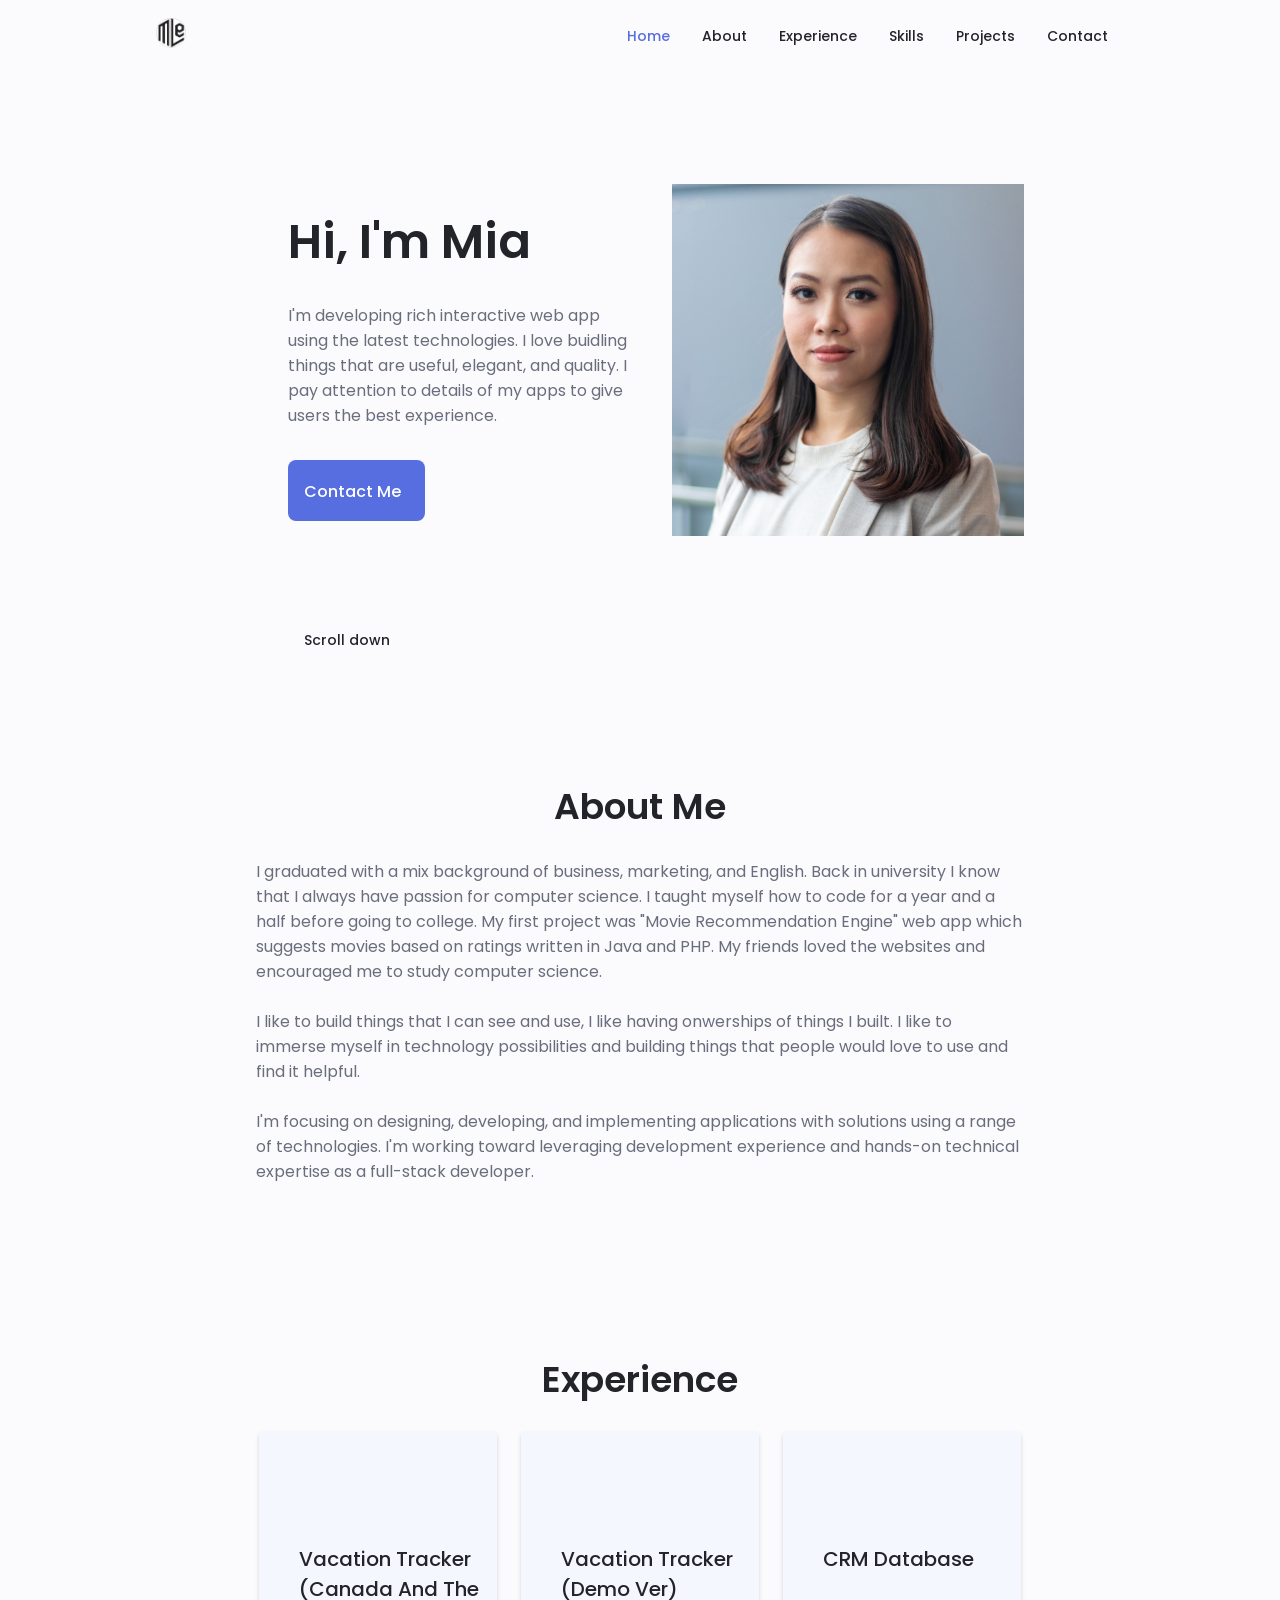
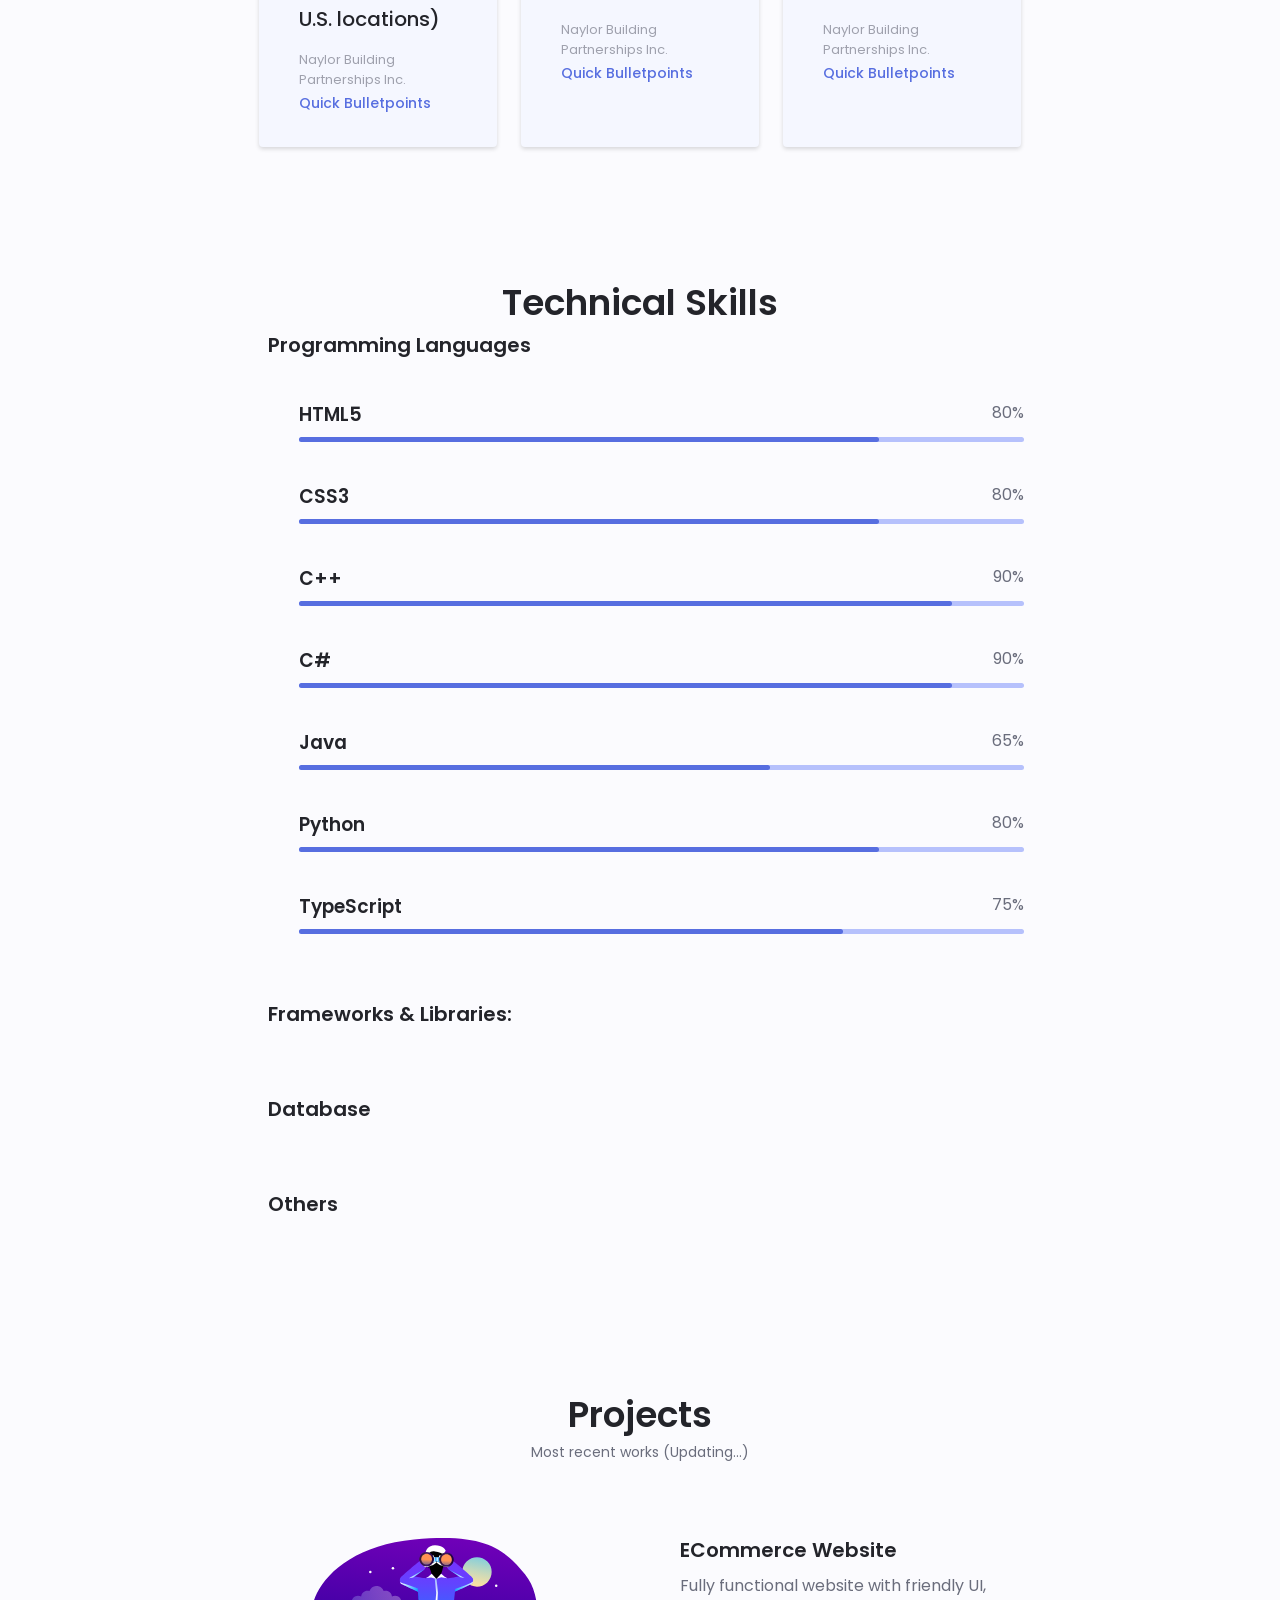
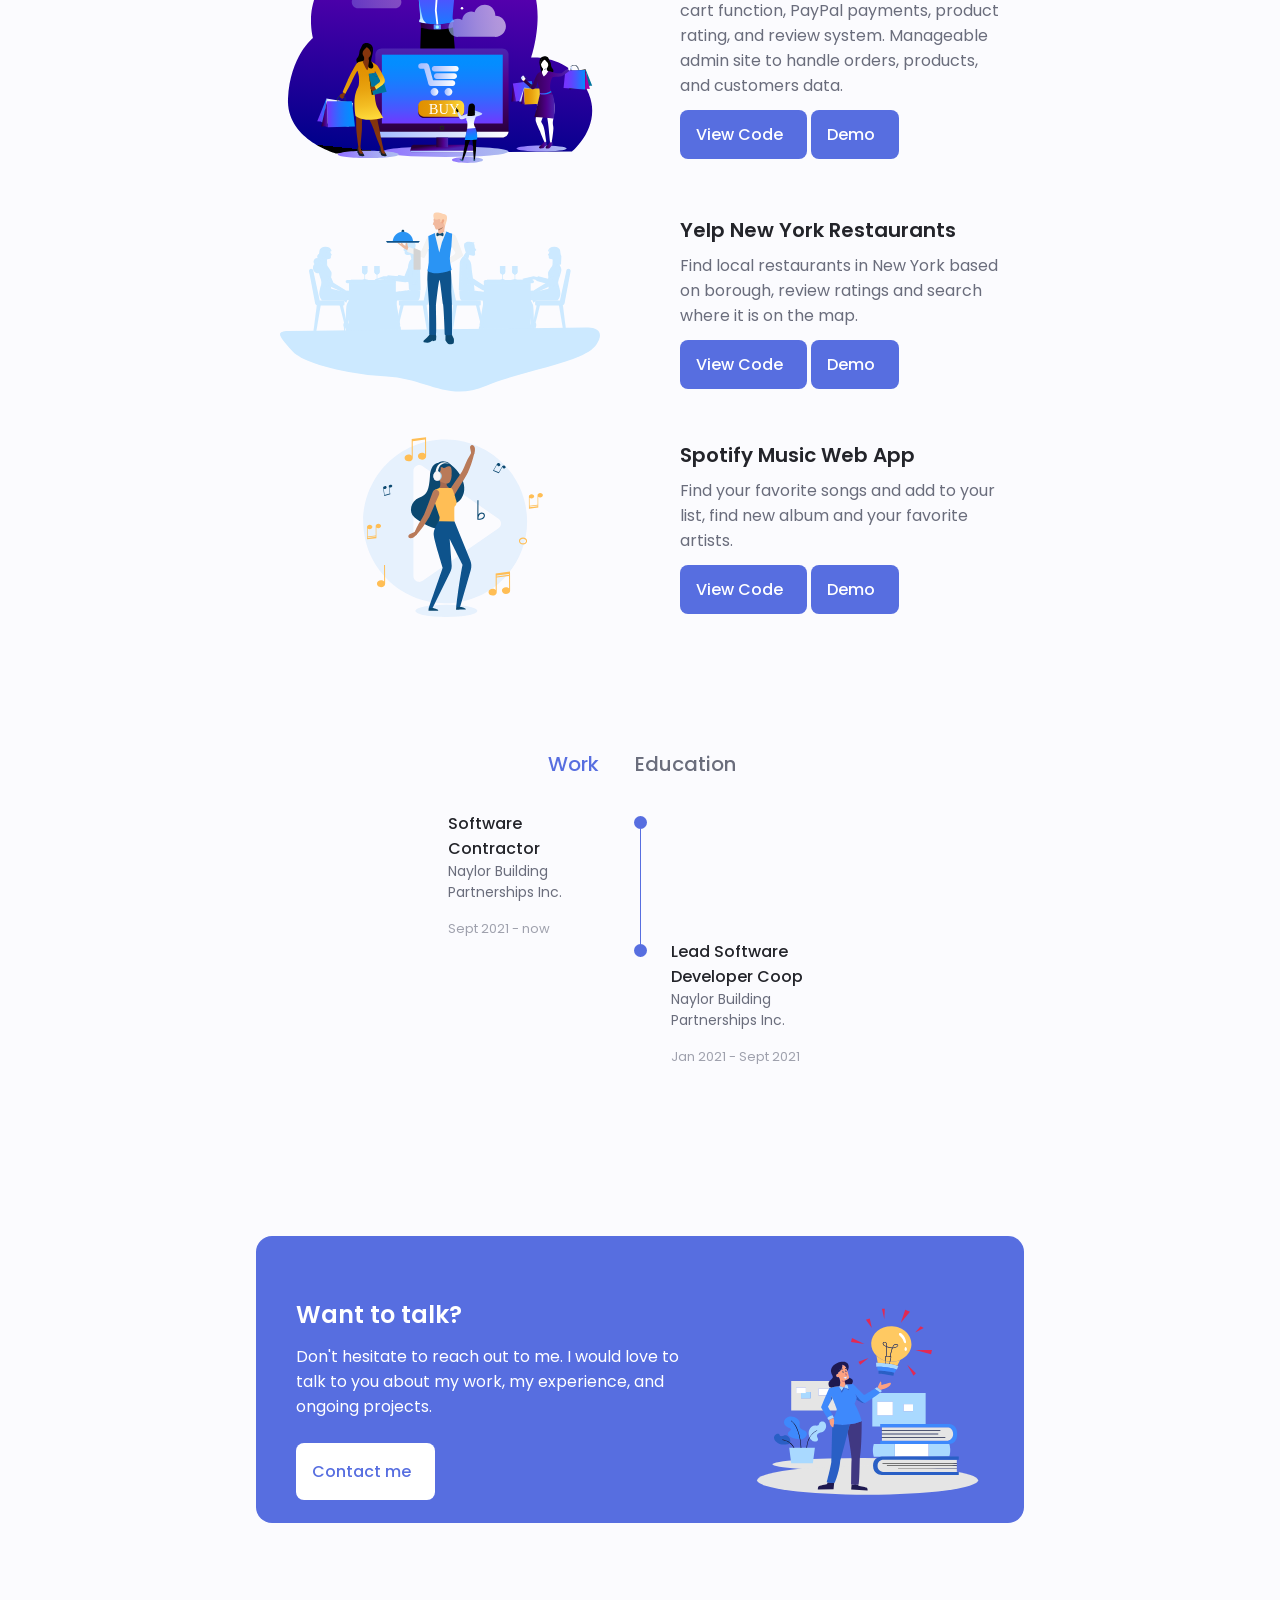
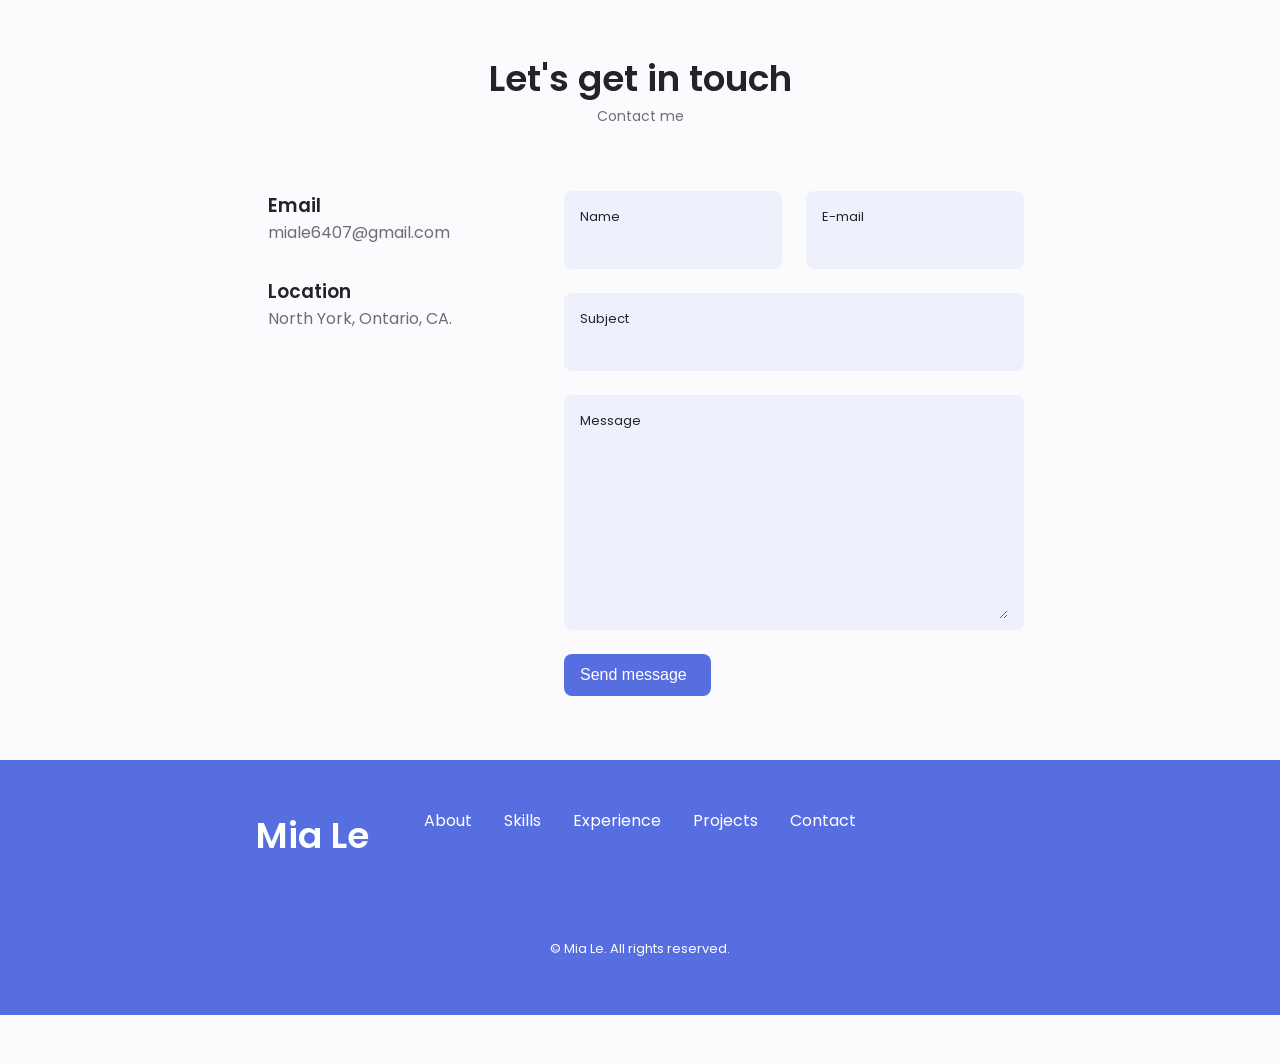
==== commit 1ca83f34: "Update index.html" ====
--- a/index.html
+++ b/index.html
@@ -38,15 +38,15 @@
                         </a>
                     </li>
                     <li class="nav__item">
-                        <a href="#skills" class="nav__link">
-                            <i class="uil uil-file-alt nav__icon"></i>Skills
-                        </a>
-                    </li>
-                    <li class="nav__item">
                         <a href="#services" class="nav__link">
                             <i class="uil uil-briefcase nav__icon"></i>Experience
                         </a>
                     </li>
+                    <li class="nav__item">
+                        <a href="#skills" class="nav__link">
+                            <i class="uil uil-file-alt nav__icon"></i>Skills
+                        </a>
+                    </li>                   
                     <li class="nav__item">
                         <a href="#portfolio" class="nav__link">
                             <i class="uil uil-scenery nav__icon"></i>Projects
--- a/assets/css/styles.css
+++ b/assets/css/styles.css
@@ -420,6 +420,21 @@
     color: var(--first-color-alt);
 }
 
+.button--sendmsg{
+    display: inline-block;
+    background-color: var(--first-color);
+    color: #FFFF;
+    
+    border-radius: .5rem;
+    font-weight: var(--font-medium);
+    border: 3px #FFFF;
+    padding: .75rem 1rem;
+    font-size: var(--h4-font-size);
+
+ 	display: inline-flex;
+    align-items: center;
+    transition: .3s;
+}
 
 /*==================== ABOUT ====================*/
 .about__img {
@@ -536,7 +551,31 @@
 }
 
 .skills__html {
-    width: 100%;
+    width: 80%;
+}
+
+.skills__css {
+    width: 80%;
+}
+
+.skills__cpp {
+    width: 90%;
+}
+
+.skills__cs {
+    width: 90%;
+}
+
+.skills__java {
+    width: 65%;
+}
+
+.skills__python {
+    width: 80%;
+}
+
+.skills__ts {
+    width: 75%;
 }
 
 .skills__close .skills__list {
@@ -959,7 +998,7 @@
 .footer__copy {
     font-size: var(--smaller-font-size);
     text-align: center;
-    color: var(--text-color-light);
+    color: #FFF;
     margin-top: var(--mb-3)
 }
 
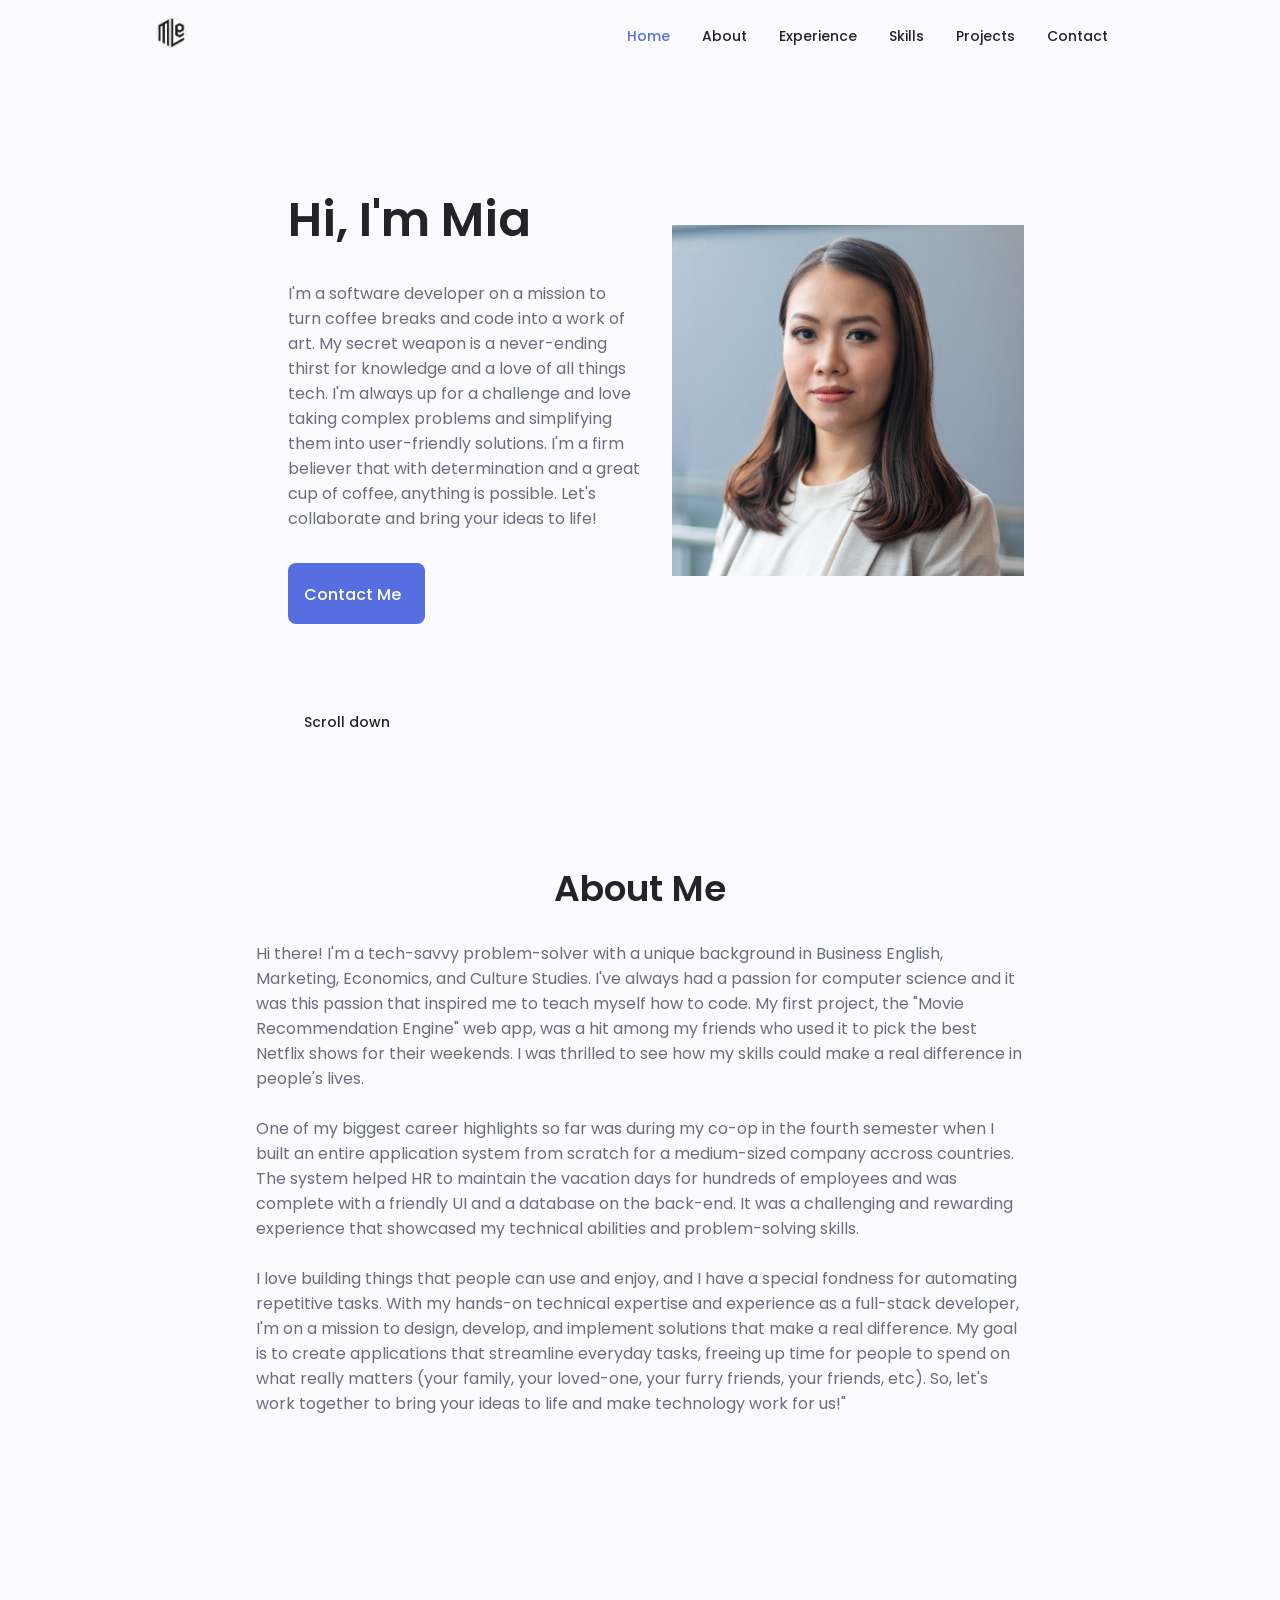
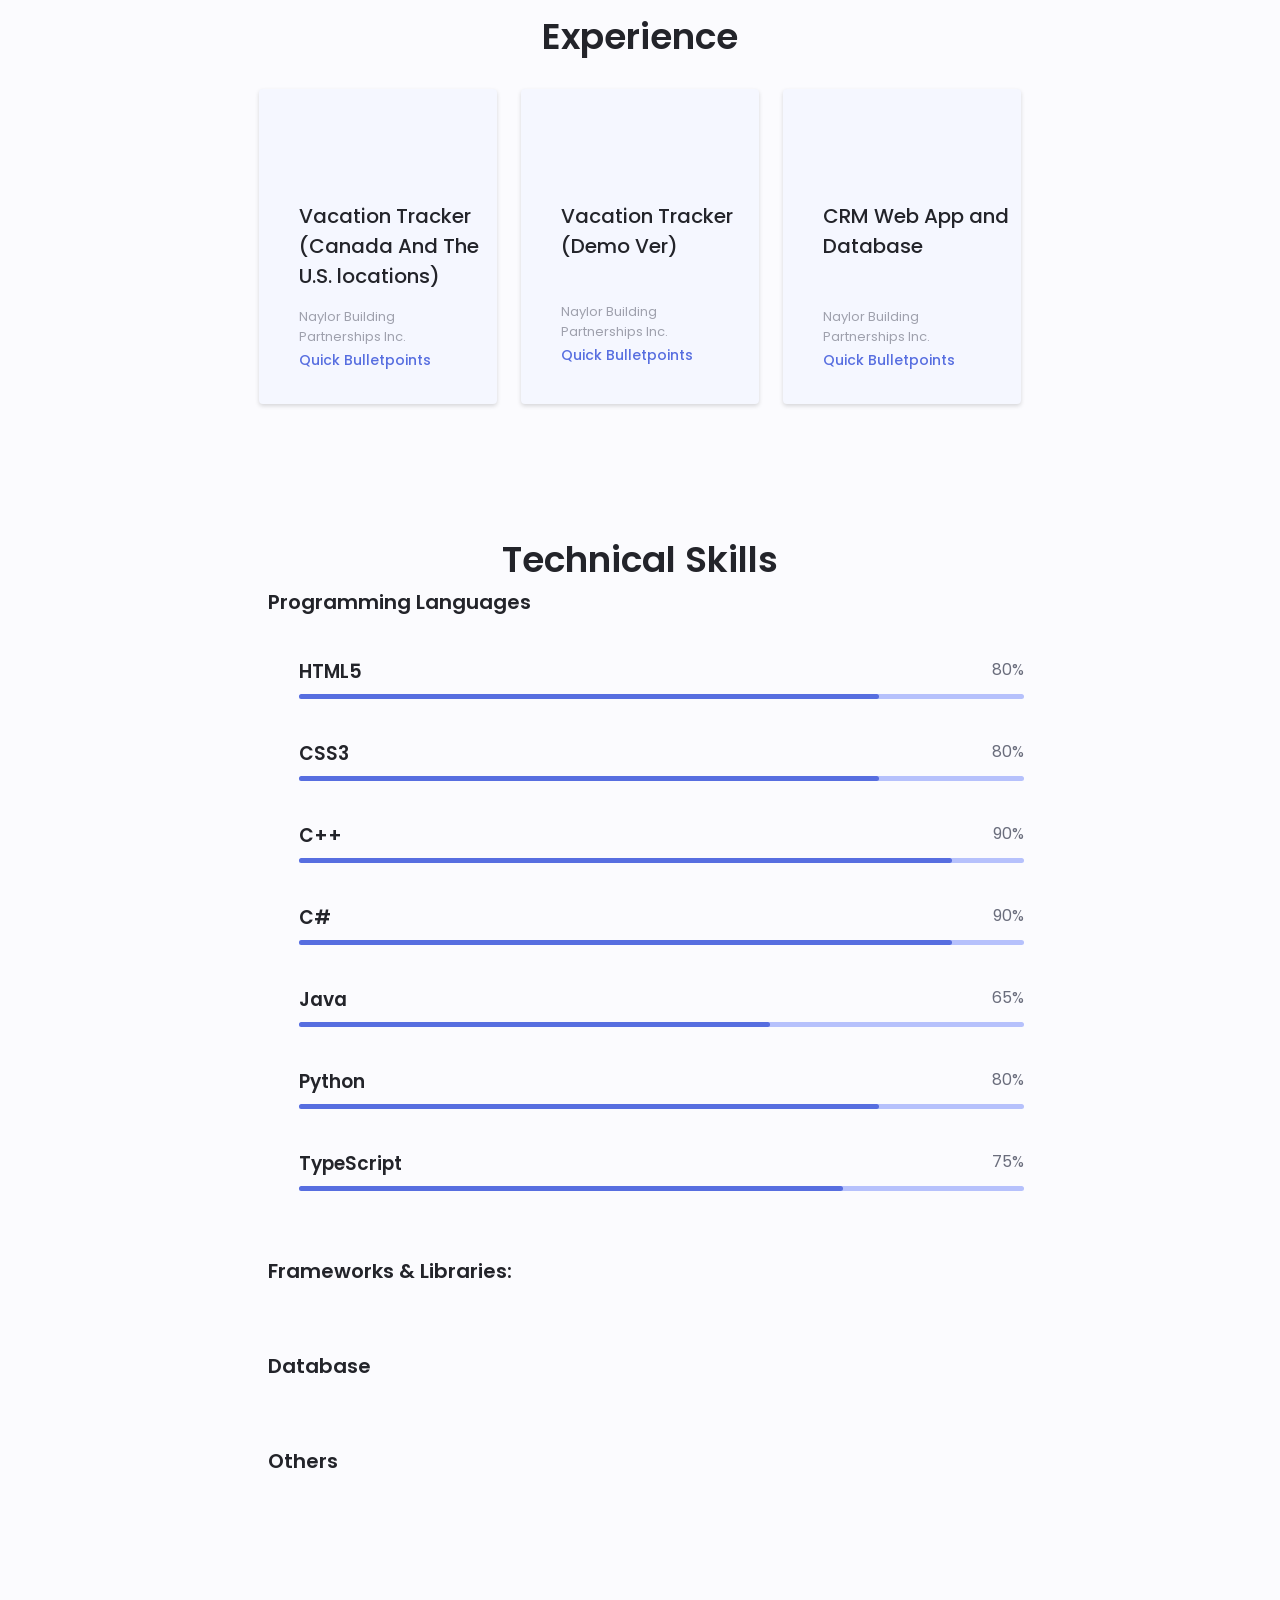
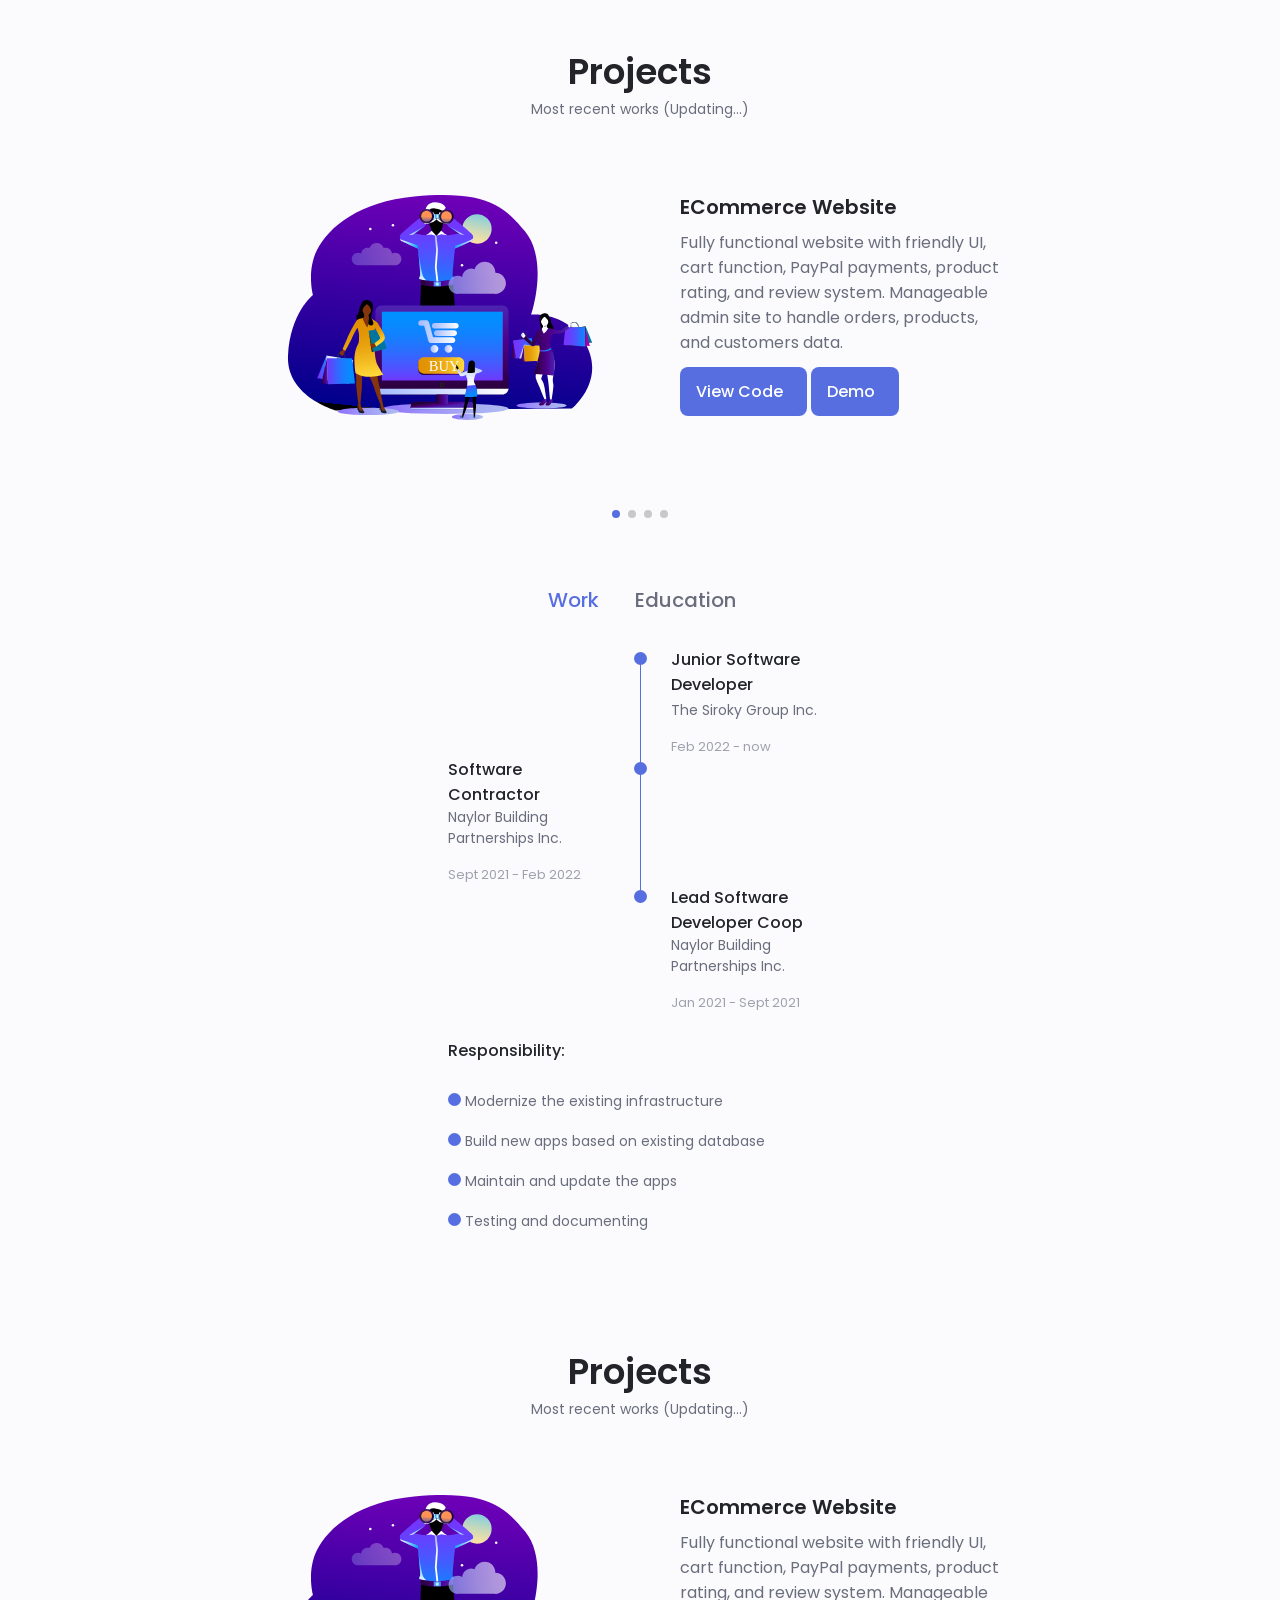
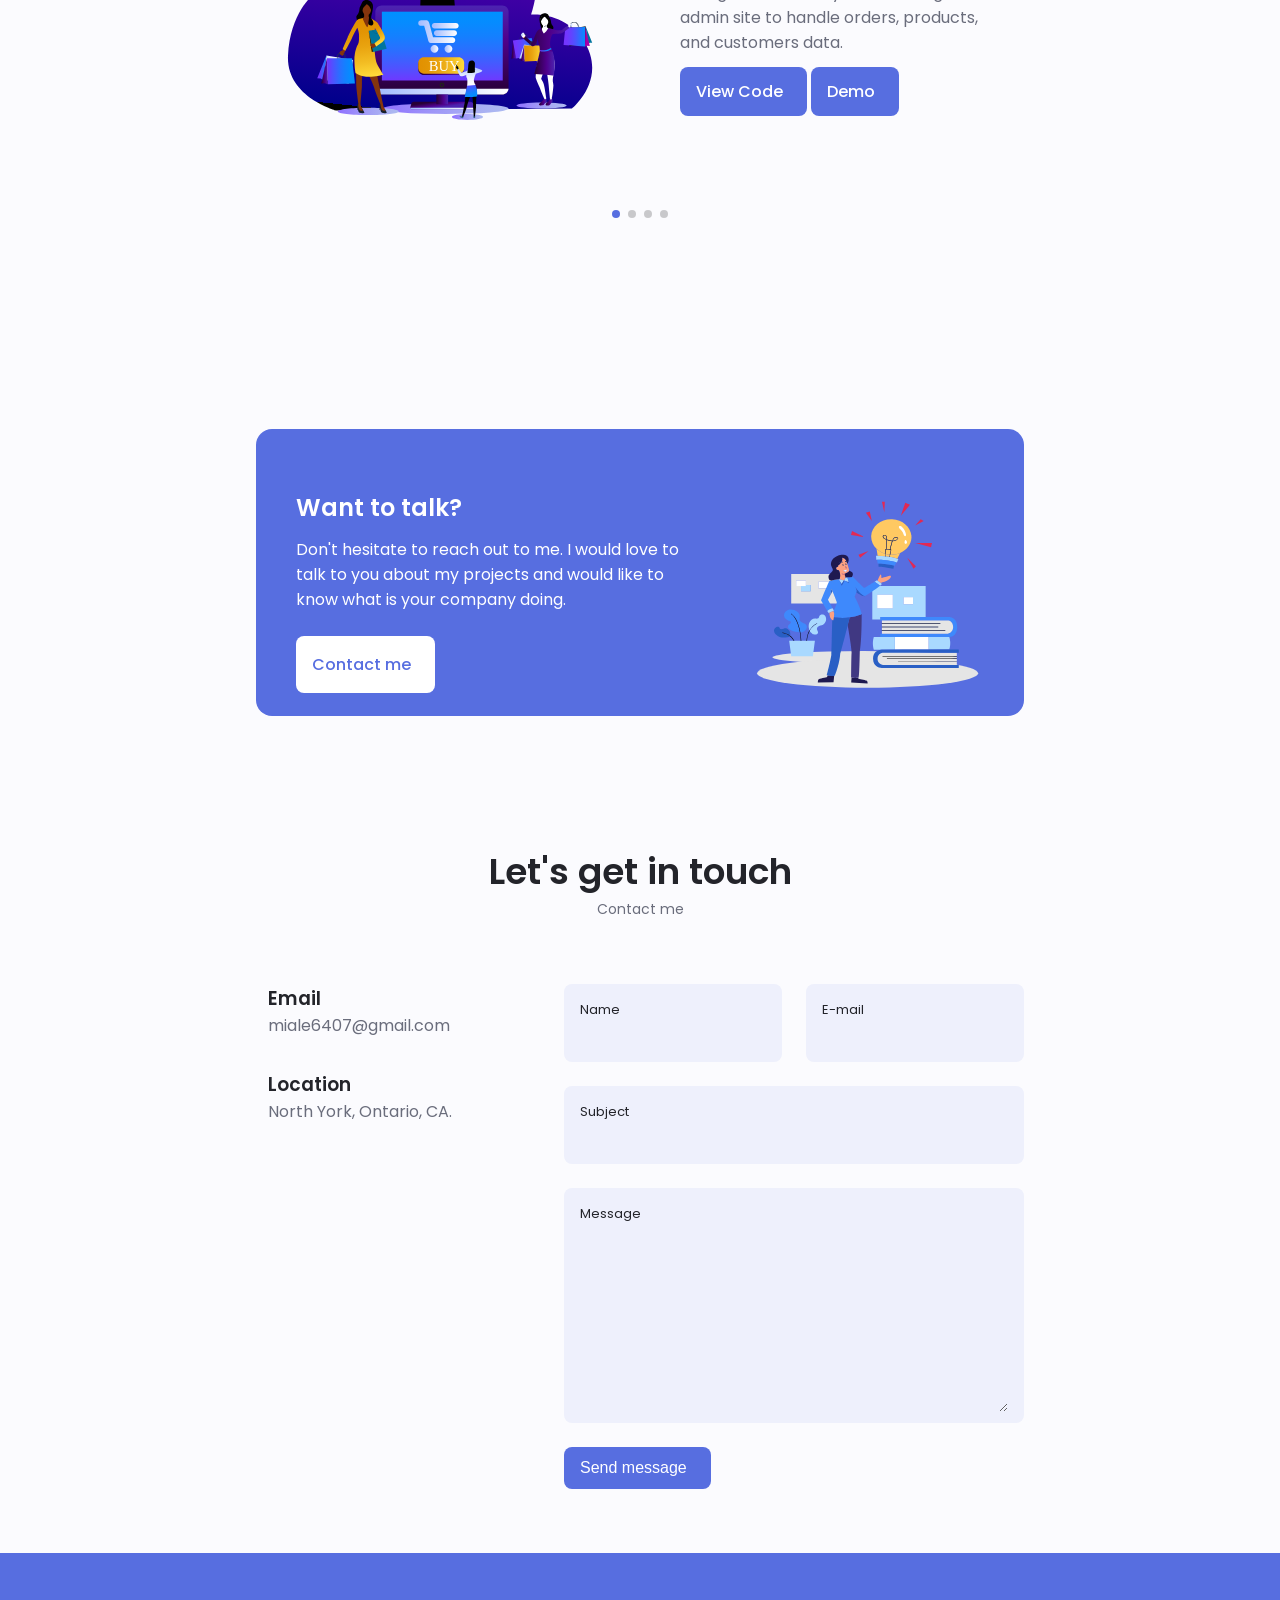
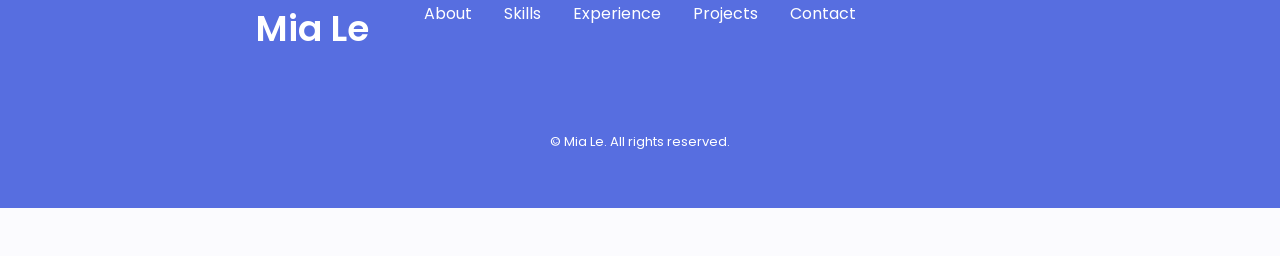
==== commit 640d8cdf: "upload files" ====
--- a/index.html
+++ b/index.html
@@ -1,1196 +1,1372 @@
-<!DOCTYPE html>
-<html lang="en">
-
-<head>
-    <meta charset="UTF-8">
-    <meta name="viewport" content="width=device-width, initial-scale=1.0">
-
-    <!--==================== UNICONS ====================-->
-    <link rel="stylesheet" href="https://unicons.iconscout.com/release/v4.0.0/css/line.css">
-
-    <!--==================== SWIPER CSS ====================-->
-    <link rel="stylesheet" href="assets/css/swiper-bundle.min.css">
-
-    <!--==================== CSS ====================-->
-    <link rel="stylesheet" href="assets/css/styles.css">
-
-    <title>Mia Le</title>
-</head>
-
-<body>
-    <!--==================== HEADER ====================-->
-    <header class="header" id="header">
-        <nav class="nav container">
-            <a href="#" class="nav__logo">
-                <img src="assets/img/logopng.png" width="30" height="30" alt="logo">
-            </a>
-
-            <div class="nav__menu" id="nav-menu">
-                <ul class="nav__list grid">
-                    <li class="nav__item">
-                        <a href="#home" class="nav__link active-link">
-                            <i class="uil uil-estate nav__icon"></i>Home
-                        </a>
-                    </li>
-                    <li class="nav__item">
-                        <a href="#about" class="nav__link">
-                            <i class="uil uil-user nav__icon"></i>About
-                        </a>
-                    </li>
-                    <li class="nav__item">
-                        <a href="#services" class="nav__link">
-                            <i class="uil uil-briefcase nav__icon"></i>Experience
-                        </a>
-                    </li>
-                    <li class="nav__item">
-                        <a href="#skills" class="nav__link">
-                            <i class="uil uil-file-alt nav__icon"></i>Skills
-                        </a>
-                    </li>                   
-                    <li class="nav__item">
-                        <a href="#portfolio" class="nav__link">
-                            <i class="uil uil-scenery nav__icon"></i>Projects
-                        </a>
-                    </li>
-                    <li class="nav__item">
-                        <a href="#contact" class="nav__link">
-                            <i class="uil uil-message nav__icon"></i>Contact
-                        </a>
-                    </li>
-                </ul>
-                <i class="uil uil-times nav__close" id="nav-close"></i>
-
-            </div>
-
-            <div class="nav__btns">
-
-                <!-- Theme change button -->
-
-                <i class="uil uil-moon change-theme" id="theme-button"></i>
-
-                <div class="nav__toggle" id="nav-toggle">
-                    <i class="uil uil-apps"> </i>
-
-                </div>
-            </div>
-        </nav>
-    </header>
-
-    <!--==================== MAIN ====================-->
-    <main class="main">
-        <!--==================== HOME ====================-->
-        <section class="home section" id="home">
-            <div class="home__container container grid">
-                <div class="home__content grid">
-                    <div class="home__social">
-                        <a href="https://www.linkedin.com/in/miale/" target="_blank" class="home__social-icon">
-                            <i class="uil uil-linkedin-alt"></i>
-                        </a>
-                        
-                        <a href="http://github.com/tknle" target="_blank" class="home__social-icon">
-                            <i class="uil uil-github-alt"></i>
-                        </a>
-                    </div>
-
-                    <div class="home__img">
-                        <!-- <svg class="home__blob" viewBox="0 0 200 187" xmlns="http://www.w3.org/2000/svg"
-                            xmlns:xlink="http://www.w3.org/1999/xlink">
-                            <mask id="mask0" mask-type="alpha">
-                                <path d="M190.312 36.4879C206.582 62.1187 201.309 102.826 182.328 134.186C163.346 165.547 
-                                    130.807 187.559 100.226 186.353C69.6454 185.297 41.0228 161.023 21.7403 129.362C2.45775 
-                                    97.8511 -7.48481 59.1033 6.67581 34.5279C20.9871 10.1032 59.7028 -0.149132 97.9666 
-                                    0.00163737C136.23 0.303176 174.193 10.857 190.312 36.4879Z" />
-                            </mask>
-                            <g mask="url(#mask0)">
-                                <path d="M190.312 36.4879C206.582 62.1187 201.309 102.826 182.328 134.186C163.346 
-                                    165.547 130.807 187.559 100.226 186.353C69.6454 185.297 41.0228 161.023 21.7403 
-                                    129.362C2.45775 97.8511 -7.48481 59.1033 6.67581 34.5279C20.9871 10.1032 59.7028 
-                                    -0.149132 97.9666 0.00163737C136.23 0.303176 174.193 10.857 190.312 36.4879Z" />
-                                <image class="home__blob-img" x="12" y="18" xlink:href="assets/img/perfil.png" />
-                            </g>
-                        </svg> -->
-                        <img src="assets/img/me.jpg" alt="miale">
-                    </div>
-
-                    <div class="home__data">
-                        <h1 class="home__title">Hi, I'm Mia</h1> 
-                        <br/>
-                        <!-- <h3 class="home__subtitle">Graduate of Computer Programming</h3> -->
-                        <p class="home__description">
-                            I'm developing rich interactive web app using the latest technologies. 
-                            I love buidling things that are useful, elegant, and quality. 
-                            I pay attention to details of my apps to give users the best experience. 
-                            
-                        </p>
-                        <a href="#contact" class="button button-flex">
-                            Contact Me <i class="uil uil-message button__icon"></i>
-                        </a>
-                    </div>
-                </div>
-                <div class="home__scroll">
-                    <a href="#about" class="home__scroll-button button--flex">
-                        <i class="uil uil-mouse-alt-2 home__scroll-mouse"></i>
-                        <span class="home__scroll-name">Scroll down</span>
-                        <i class="uil uil-arrow-down home__scroll-arrow"></i>
-                    </a>
-                </div>
-            </div>
-        </section>
-
-        <!--==================== ABOUT ====================-->
-        <section class="about section" id="about">
-            <h2 class="section__title">About Me</h2>
-            <!-- <span class="section__subtitle">My introduction</span> -->
-
-            <div class="about__container container ">
-                <img src="assets/img/about.jpg" alt="" class="about__img">
-
-                <div class="about__data">
-                    <p class="about__description">
-                        I graduated with a mix background of business, marketing, and English. 
-                        Back in university I know that I always have passion for computer science.
-                        I taught myself how to code for a year and a half before going to college. 
-                        My first project was "Movie Recommendation Engine" web app which suggests movies based on ratings written in Java and PHP.
-                        My friends loved the websites and encouraged me to study computer science.
-                        <br/><br/>
-
-                        I like to build things that I can see and use, I like having onwerships of things I built.
-                        I like to immerse myself in technology possibilities and building things that people would love to use and find it helpful.                    
-                    
-                        <br/><br/>
-                        I'm focusing on designing, developing, and implementing applications with solutions using a range of technologies. 
-                        
-                        
-                        I'm working toward leveraging development experience and hands-on technical expertise as a full-stack developer.
-                    </p>
-                   
-                    <!-- <div class="about__buttons">
-                        <a download="" href="assets/pdf/Alexa-Cv.pdf" class="button button--flex">
-                            Download CV<i class="uil uil-download-alt button__icon"></i>
-                        </a>
-                    </div> -->
-                </div>
-            </div>
-
-        </section>
-
-
-         <!--==================== SERVICES ====================-->
-         <section class="services section" id="services">
-            <h2 class="section__title">Experience</h2>
-            <!-- <span class="section__subtitle">What I offer</span> -->
-            <br/>
-            <div class="services__container container grid">
-        <!--==================== SERVICES 1 ====================-->  
-        <div class="services__content">
-            <div>
-                <i class="uil uil-web-grid services__icon"></i>
-                <h3 class="services__title">Vacation Tracker <br> (Canada And The U.S. locations)</h3>
-                <div class="qualification__calendar">
-                    <i class="uil uil-location-point"></i>
-                    Naylor Building <br/>
-                    Partnerships Inc.
-                 </div>
-            </div>
-            <span class="button button--flex button--small button--link services__button">
-                Quick Bulletpoints
-                <i class="uil uil-arrow-up-right button__icon"></i>
-            </span>
-            <!-- <a class="button button--flex button--small button--link " href="#">
-                View more
-                <i class="uil uil-arrow-right button__icon"></i>
-            </a> -->
-
-            <div class="services__modal">
-                <div class="services__modal-content">
-                    <h4 class="services__modal-title">Vacation Tracker (Canada And The U.S. locations)</h4>
-                    <p class="services__modal-subtitle">Fully functional web app for HR and managers to keep track of employees' vacation requests</p>
-                    <i class="uil uil-times services__modal-close"></i>
-
-                    <ul class="services__modal-services grid">
-                        <li class="services__modal-service">
-                            <i class="uil uil-check-circle services__modal-icon"></i>
-                            <p>Counselled on what technology, platform, best option for company budget </p>
-                        </li>
-
-                        <li class="services__modal-service">
-                            <i class="uil uil-check-circle services__modal-icon"></i>
-                            <p>Planned the project structure and database</p>
-                        </li>
-
-                        <li class="services__modal-service">
-                            <i class="uil uil-check-circle services__modal-icon"></i>
-                            <p>Built, tested, and maintained the project</p>
-                        </li>
-
-                        <li class="services__modal-service">
-                            <i class="uil uil-check-circle services__modal-icon"></i>
-                            <p>Received feedbacks and debugging</p>
-                        </li>
-
-                        <li class="services__modal-service">
-                            <i class="uil uil-check-circle services__modal-icon"></i>
-                            <p>Documenting the process and how to troubleshoot</p>
-                        </li>
-                    </ul>
-
-                    <br>
-                    <p class="services__modal-subtitle">Technologies used:
-                    <a class="button button--flex button--small portfolio__button">ASP.NET Core</a>
-                    <a class="button button--flex button--small portfolio__button">C#</a>
-                    <a class="button button--flex button--small portfolio__button">Entity Framework</a>
-                    <a class="button button--flex button--small portfolio__button">Microsoft SQL</a>
-                    <a class="button button--flex button--small portfolio__button">IIS</a>
-                    </p>
-                </div>
-            </div>
-        </div>  
-        
-        <!--==================== SERVICES 2 ====================-->  
-        <div class="services__content">
-            <div>
-                <i class="uil uil-arrow services__icon"></i>
-                <h3 class="services__title">Vacation Tracker <br> (Demo Ver)</h3>
-                <div class="qualification__calendar">
-                    <i class="uil uil-location-point"></i>
-                    Naylor Building <br/>
-                    Partnerships Inc.
-                 </div>
-            </div>
-            <span class="button button--flex button--small button--link services__button">
-                Quick Bulletpoints
-                <i class="uil uil-arrow-up-right button__icon"></i>
-            </span>
-            <!-- <a class="button button--flex button--small button--link " href="#">
-                View more
-                <i class="uil uil-arrow-right button__icon"></i>
-            </a> -->
-
-            <div class="services__modal">
-                <div class="services__modal-content">
-                    <h4 class="services__modal-title">Vacation Tracker (Demo Ver)</h4>
-                    <p class="services__modal-subtitle">Intended to manage employees’ vacation requests.
-                        Launched the demo version to test and received feedbacks by users and professionals.
-    
-                    </p>
-                    <i class="uil uil-times services__modal-close"></i>
-
-                    <ul class="services__modal-services grid">
-                        <li class="services__modal-service">
-                            <i class="uil uil-check-circle services__modal-icon"></i>
-                            <p>Build the data structure of the web app, and maintaining</p>
-                        </li>
-
-                        <li class="services__modal-service">
-                            <i class="uil uil-check-circle services__modal-icon"></i>
-                            <p>Deployed and managed database</p>
-                        </li>
-
-                        <li class="services__modal-service">
-                            <i class="uil uil-check-circle services__modal-icon"></i>
-                            <p>Adding features, received feedbacks</p>
-                        </li>
-
-                        <li class="services__modal-service">
-                            <i class="uil uil-check-circle services__modal-icon"></i>
-                            <p>Documenting the process and how to troubleshoot</p>
-                        </li>
-
-                        <li class="services__modal-service">
-                            <i class="uil uil-check-circle services__modal-icon"></i>
-                            <p>Tested on Azure Cloud, using AKS</p>
-                        </li>
-                    </ul>
-
-                    <br>
-                    <p class="services__modal-subtitle">Technologies used:
-                    <a class="button button--flex button--small portfolio__button">ASP.NET Core</a>
-                    <a class="button button--flex button--small portfolio__button">C#</a>
-                    <a class="button button--flex button--small portfolio__button">Entity Framework</a>
-                    <a class="button button--flex button--small portfolio__button">Azure SQL</a>
-                    <a class="button button--flex button--small portfolio__button">Azure AKS</a>
-                    <a class="button button--flex button--small portfolio__button">Azure App Services</a>
-                    </p>
-                </div>
-            </div>
-        </div> 
-
-        <!--==================== SERVICES 3 ====================-->  
-        <div class="services__content">
-            <div>
-                <i class="uil uil-pen services__icon"></i>
-                <h3 class="services__title">CRM Database <br/><br/> </h3>
-                <div class="qualification__calendar">
-                    <i class="uil uil-location-point"></i>
-                    Naylor Building <br/>
-                    Partnerships Inc.
-                 </div>
-            </div>
-            <span class="button button--flex button--small button--link services__button">
-                Quick Bulletpoints
-                <i class="uil uil-arrow-up-right button__icon"></i>
-            </span>
-            <!-- <a class="button button--flex button--small button--link " href="#">
-                View more
-                <i class="uil uil-arrow-right button__icon"></i>
-            </a> -->
-
-            <div class="services__modal">
-                <div class="services__modal-content">
-                    <h4 class="services__modal-title">FileMaker Project</h4>
-                    <p class="services__modal-subtitle">Switched old FileMaker application on old Windows server to 
-                        the new server using the new technologies for front-end.
-                    </p>
-                    <i class="uil uil-times services__modal-close"></i>
-
-                    <ul class="services__modal-services grid">
-                        <li class="services__modal-service">
-                            <i class="uil uil-check-circle services__modal-icon"></i>
-                            <p>Cleaned data from old database</p>
-                        </li>
-
-                        <li class="services__modal-service">
-                            <i class="uil uil-check-circle services__modal-icon"></i>
-                            <p>Normalize a relational database</p>
-                        </li>
-
-                        <li class="services__modal-service">
-                            <i class="uil uil-check-circle services__modal-icon"></i>
-                            <p>Devised and developed an accessible web app </p>
-                        </li>
-
-                        <li class="services__modal-service">
-                            <i class="uil uil-check-circle services__modal-icon"></i>
-                            <p>Implemented authentication feature to secure data and limit user access</p>
-                        </li>
-
-                        <li class="services__modal-service">
-                            <i class="uil uil-check-circle services__modal-icon"></i>
-                            <p>Managed customers’ data and equipment details</p>
-                        </li>
-
-                        <li class="services__modal-service">
-                            <i class="uil uil-check-circle services__modal-icon"></i>
-                            <p>Managed the database</p>
-                        </li>
-
-                        <li class="services__modal-service">
-                            <i class="uil uil-check-circle services__modal-icon"></i>
-                            <p>Deployed on internal server, proofed as cost-effective</p>
-                        </li>
-
-                        <li class="services__modal-service">
-                            <i class="uil uil-check-circle services__modal-icon"></i>
-                            <p>Created technical documentation and troubleshoot guide</p>
-                        </li>
-                    </ul>
-
-                    <br>
-                    <p class="services__modal-subtitle">Technologies used:
-                    <a class="button button--flex button--small portfolio__button">Python (Pandas)</a>
-                    <a class="button button--flex button--small portfolio__button">Django</a>
-                    <a class="button button--flex button--small portfolio__button">IIS</a>
-                    <a class="button button--flex button--small portfolio__button">Microsoft SQL</a>
-                
-                    </p>
-                </div>
-            </div>
-        </div> 
-            </div>
-        </section>
-
-        
-
-        <!--==================== SKILLS ====================-->
-        <section class="skills section" id="skills">
-            <h2 class="section__title">Technical Skills</h2>
-            <!-- <span class="section__subtitle">My technical level</span> -->
-
-            <div class="skills__container container grid">
-                <div>
-                    <!--==================== SKILLS 1 ====================-->
-                    <div class="skills__content skills__open">
-                        <div class="skills__header">
-                            <i class="uil uil-brackets-curly skills__icon"></i>
-
-                            <div>
-                                <h1 class="skills__title">Programming Languages</h1>
-                                <!-- <span class="skills__subtitle"></span> -->
-                            </div>
-
-                            <i class="uil uil-angle-down skills__arrow"></i>
-                        </div>
-
-                        <div class="skills__list grid">
-                            <div class="skills__data">
-                                <div class="skills__titles">
-                                    <h3 class="skills__html">HTML5</h3>
-                                    <span class="skills__number">80%</span>
-
-                                </div>
-                                <div class="skills__bar">
-                                    <div class="skills__percentage skills__html"></div>
-                                </div>
-
-                            </div>
-                        </div>
-
-                        <div class="skills__list grid">
-                            <div class="skills__data">
-                                <div class="skills__titles">
-                                    <h3 class="skills__css">CSS3</h3>
-                                    <span class="skills__number">80%</span>
-
-                                </div>
-                                <div class="skills__bar">
-                                    <div class="skills__percentage skills__css"></div>
-                                </div>
-
-                            </div>
-                        </div>
-
-                        <div class="skills__list grid">
-                            <div class="skills__data">
-                                <div class="skills__titles">
-                                    <h3 class="skills__cpp">C++</h3>
-                                    <span class="skills__number">90%</span>
-
-                                </div>
-                                <div class="skills__bar">
-                                    <div class="skills__percentage skills__cpp"></div>
-                                </div>
-
-                            </div>
-                        </div>
-
-                        <div class="skills__list grid">
-                            <div class="skills__data">
-                                <div class="skills__titles">
-                                    <h3 class="skills__cs">C#</h3>
-                                    <span class="skills__number">90%</span>
-
-                                </div>
-                                <div class="skills__bar">
-                                    <div class="skills__percentage skills__cs"></div>
-                                </div>
-
-                            </div>
-                        </div>
-
-                        <div class="skills__list grid">
-                            <div class="skills__data">
-                                <div class="skills__titles">
-                                    <h3 class="skills__java">Java</h3>
-                                    <span class="skills__number">65%</span>
-
-                                </div>
-                                <div class="skills__bar">
-                                    <div class="skills__percentage skills__java"></div>
-                                </div>
-
-                            </div>
-                        </div>
-
-                        <div class="skills__list grid">
-                            <div class="skills__data">
-                                <div class="skills__titles">
-                                    <h3 class="skills__python">Python</h3>
-                                    <span class="skills__number">80%</span>
-
-                                </div>
-                                <div class="skills__bar">
-                                    <div class="skills__percentage skills__python"></div>
-                                </div>
-
-                            </div>
-                        </div>
-
-                        <div class="skills__list grid">
-                            <div class="skills__data">
-                                <div class="skills__titles">
-                                    <h3 class="skills__ts">TypeScript</h3>
-                                    <span class="skills__number">75%</span>
-
-                                </div>
-                                <div class="skills__bar">
-                                    <div class="skills__percentage skills__ts"></div>
-                                </div>
-
-                            </div>
-                        </div>
-                    </div>
-                    <br/>
-                    <!--==================== SKILLS 2 ====================-->
-                    <div class="skills__content skills__close">
-                        <div class="skills__header">
-                            <i class="uil uil-book skills__icon"></i>
-
-                            <div>
-                                <h1 class="skills__title">Frameworks & Libraries:</h1>
-                               
-                            </div>
-
-                            <i class="uil uil-angle-down skills__arrow"></i>
-                        </div>
-
-                        <div class="skills__list grid">
-                            <div class="skills__data">
-                                <div class="skills__titles">
-                                    <h3 class="skills__name">ASP.NET Core</h3>
-                                    <span class="skills__number"></span>
-
-                                </div>
-                                <div class="skills__bar">
-                                    <div class="skills__percentage skills__node"></div>
-                                </div>
-
-                            </div>
-                        </div>  
-
-                        <div class="skills__list grid">
-                            <div class="skills__data">
-                                <div class="skills__titles">
-                                    <h3 class="skills__name">REST API</h3>
-                                    <span class="skills__number"></span>
-
-                                </div>
-                                <div class="skills__bar">
-                                    <div class="skills__percentage skills__firebase"></div>
-                                </div>
-
-                            </div>
-                        </div>
-
-                        <div class="skills__list grid">
-                            <div class="skills__data">
-                                <div class="skills__titles">
-                                    <h3 class="skills__name">React</h3>
-                                    <span class="skills__number"></span>
-
-                                </div>
-                                <div class="skills__bar">
-                                    <div class="skills__percentage skills__firebase"></div>
-                                </div>
-
-                            </div>
-                        </div>
-                        
-                       
-
-                        <div class="skills__list grid">
-                            <div class="skills__data">
-                                <div class="skills__titles">
-                                    <h3 class="skills__name">Redux</h3>
-                                    <span class="skills__number"></span>
-
-                                </div>
-                                <div class="skills__bar">
-                                    <div class="skills__percentage skills__firebase"></div>
-                                </div>
-
-                            </div>
-                        </div>
-
-                        <div class="skills__list grid">
-                            <div class="skills__data">
-                                <div class="skills__titles">
-                                    <h3 class="skills__name">Angular</h3>
-                                    <span class="skills__number"></span>
-
-                                </div>
-                                <div class="skills__bar">
-                                    <div class="skills__percentage skills__firebase"></div>
-                                </div>
-
-                            </div>
-                        </div>
-
-                        <div class="skills__list grid">
-                            <div class="skills__data">
-                                <div class="skills__titles">
-                                    <h3 class="skills__name">Jasmine</h3>
-                                    <span class="skills__number"></span>
-
-                                </div>
-                                <div class="skills__bar">
-                                    <div class="skills__percentage skills__firebase"></div>
-                                </div>
-
-                            </div>
-                        </div>    
-
-                        <div class="skills__list grid">
-                            <div class="skills__data">
-                                <div class="skills__titles">
-                                    <h3 class="skills__name">Express</h3>
-                                    <span class="skills__number"></span>
-
-                                </div>
-                                <div class="skills__bar">
-                                    <div class="skills__percentage skills__firebase"></div>
-                                </div>
-
-                            </div>
-                    </div>
-                </div>
-                <br/>
-                <!-- 3rd -->
-                <div class="skills__content skills__close">
-                    <div class="skills__header">
-                        <i class="uil uil-server-network skills__icon"></i>
-
-                        <div>
-                            <h1 class="skills__title">Database</h1>
-                           
-                        </div>
-
-                        <i class="uil uil-angle-down skills__arrow"></i>
-                    </div>
-
-                    <div class="skills__list grid">
-                        <div class="skills__data">
-                            <div class="skills__titles">
-                                <h3 class="skills__name">No SQL</h3>
-                                <span class="skills__number"></span>
-
-                            </div>
-                            <div class="skills__bar">
-                                <div class="skills__percentage skills__node"></div>
-                            </div>
-
-                        </div>
-                    </div>
-
-                    <div class="skills__list grid">
-                        <div class="skills__data">
-                            <div class="skills__titles">
-                                <h3 class="skills__name">Oracle</h3>
-                                <span class="skills__number"></span>
-
-                            </div>
-                            <div class="skills__bar">
-                                <div class="skills__percentage skills__node"></div>
-                            </div>
-
-                        </div>
-                    </div>
-
-                    <div class="skills__list grid">
-                        <div class="skills__data">
-                            <div class="skills__titles">
-                                <h3 class="skills__name">MongoDB</h3>
-                                <span class="skills__number"></span>
-
-                            </div>
-                            <div class="skills__bar">
-                                <div class="skills__percentage skills__node"></div>
-                            </div>
-
-                        </div>
-                    </div>
-
-                    <div class="skills__list grid">
-                        <div class="skills__data">
-                            <div class="skills__titles">
-                                <h3 class="skills__name">PostgreSQL</h3>
-                                <span class="skills__number"></span>
-
-                            </div>
-                            <div class="skills__bar">
-                                <div class="skills__percentage skills__node"></div>
-                            </div>
-
-                        </div>
-                    </div>
-
-                    <div class="skills__list grid">
-                        <div class="skills__data">
-                            <div class="skills__titles">
-                                <h3 class="skills__name">MicrosoftSQL</h3>
-                                <span class="skills__number"></span>
-
-                            </div>
-                            <div class="skills__bar">
-                                <div class="skills__percentage skills__node"></div>
-                            </div>
-
-                        </div>
-                    </div>
-
-                    <div class="skills__list grid">
-                        <div class="skills__data">
-                            <div class="skills__titles">
-                                <h3 class="skills__name">Azure SQL</h3>
-                                <span class="skills__number"></span>
-
-                            </div>
-                            <div class="skills__bar">
-                                <div class="skills__percentage skills__node"></div>
-                            </div>
-
-                        </div>
-                    </div>
-                </div>  
-                <br/>
-
-                <!-- 4 -->
-                <div class="skills__content skills__close">
-                    <div class="skills__header">
-                        <i class="uil uil-ellipsis-h skills__icon"></i>
-
-                        <div>
-                            <h1 class="skills__title">Others</h1>
-                           
-                        </div>
-
-                        <i class="uil uil-angle-down skills__arrow"></i>
-                    </div>
-
-                    <div class="skills__list grid">
-                        <div class="skills__data">
-                            <div class="skills__titles">
-                                <h3 class="skills__name">AWS (AWS Lambda, AWS S3 bucket)</h3>
-                                <span class="skills__number"></span>
-
-                            </div>
-                            <div class="skills__bar">
-                                <div class="skills__percentage skills__node"></div>
-                            </div>
-
-                        </div>
-                    </div>
-
-                    <div class="skills__list grid">
-                        <div class="skills__data">
-                            <div class="skills__titles">
-                                <h3 class="skills__name">Azure</h3>
-                                <span class="skills__number"></span>
-
-                            </div>
-                            <div class="skills__bar">
-                                <div class="skills__percentage skills__node"></div>
-                            </div>
-
-                        </div>
-                    </div>
-
-                    <div class="skills__list grid">
-                        <div class="skills__data">
-                            <div class="skills__titles">
-                                <h3 class="skills__name">Git</h3>
-                                <span class="skills__number"></span>
-
-                            </div>
-                            <div class="skills__bar">
-                                <div class="skills__percentage skills__node"></div>
-                            </div>
-
-                        </div>
-                    </div>
-
-                    <div class="skills__list grid">
-                        <div class="skills__data">
-                            <div class="skills__titles">
-                                <h3 class="skills__name">DevOps</h3>
-                                <span class="skills__number"></span>
-
-                            </div>
-                            <div class="skills__bar">
-                                <div class="skills__percentage skills__node"></div>
-                            </div>
-
-                        </div>
-                    </div>
-
-                    <div class="skills__list grid">
-                        <div class="skills__data">
-                            <div class="skills__titles">
-                                <h3 class="skills__name">IIS</h3>
-                                <span class="skills__number"></span>
-
-                            </div>
-                            <div class="skills__bar">
-                                <div class="skills__percentage skills__node"></div>
-                            </div>
-
-                        </div>
-                    </div>
-                </div>  
-
-            </div>
-            </div>
-            
-            <!--  -->
-
-            </div>
-            </div>
-
-        </section>
-
-        
-       
-        <!--==================== PORTFOLIO ====================-->
-        <section class="portfolio section" id="portfolio">
-
-            <h2 class="section__title">Projects</h2>
-            <span class="section__subtitle">Most recent works (Updating...)</span>
-
-            <div class="portfolio__container container swiper-container">
-                <div class="swiper-wrapper">
-        <!--==================== PORTFOLIO 1 ====================-->
-        
-            <div class="portfolio__content grid swiper-slide">
-                <img src="assets/img/online-shopping-concept.svg" alt="" class="portfolio__img">
-
-                <div class="portfolio_">
-                    <h3 class="portfolio__title">ECommerce Website</h3>
-                    <p class="portfolio__description">Fully functional website with friendly UI, 
-                        cart function, PayPal payments, product rating, and review system. 
-                        Manageable admin site to handle orders, products, and customers data. 
-                    </p>
-                    <a href="https://github.com/tknle/onlineshop" class="button button--flex button--small portfolio__button">
-                        View Code
-                        <i class="uil uil-github button__icon"></i>
-                    </a>    
-                    <a href="https://powerful-beyond-26904.herokuapp.com/#/" class="button button--flex button--small portfolio__button">
-                        Demo
-                        <i class="uil uil-arrow-right button__icon"></i>
-                    </a>
-                </div>
-            </div>
-
-            <!--==================== PORTFOLIO 2 ====================-->
-        
-            <div class="portfolio__content grid swiper-slide">
-                <img src="assets/img/waiter-holding-tray-in-restaurant.svg" alt="" class="portfolio__img">
-
-                <div class="portfolio_">
-                    <h3 class="portfolio__title">Yelp New York Restaurants</h3>
-                    <p class="portfolio__description">Find local restaurants in New York based on borough,  
-                        review ratings and search where it is on the map.</p>
-                    <a href="https://github.com/tknle/restaurants-api" class="button button--flex button--small portfolio__button">
-                        View Code
-                        <i class="uil uil-github button__icon"></i>
-                    </a>     
-                    <a href="https://restaurants-api-git-master-tknle.vercel.app/Restaurants" class="button button--flex button--small portfolio__button">
-                        Demo
-                        <i class="uil uil-arrow-right button__icon"></i>
-                    </a>
-                </div>
-            </div>
-
-            <!--==================== PORTFOLIO 3 ====================-->
-        
-            <div class="portfolio__content grid swiper-slide">
-                <img src="assets/img/girl-enjoying-music.svg" alt="" class="portfolio__img">
-
-                <div class="portfolio_">
-                    <h3 class="portfolio__title">Spotify Music Web App</h3>
-                    <p class="portfolio__description">Find your favorite songs and add to your list, 
-                        find new album and your favorite artists.</p>
-                    <a href="https://github.com/tknle/spotify-music-app" class="button button--flex button--small portfolio__button">
-                        View Code
-                        <i class="uil uil-github button__icon"></i>
-                    </a>
-                    <a href="#" class="button button--flex button--small portfolio__button">
-                        Demo
-                        <i class="uil uil-arrow-right button__icon"></i>
-                    </a>
-                </div>
-            </div>
-                </div>
-
-            <!-- add arrows-->
-            <div class="swiper-button-next">
-                <i class="uil uil-angle-right-b swiper-portfolio-icon"></i>
-            </div>
-
-            <div class="swiper-button-prev">
-                <i class="uil uil-angle-left-b swiper-portfolio-icon"></i>
-            </div>
-
-            <!-- Add Pagination -->
-            <div class="swiper-pagination"></div>
-            
-        
-        </div>
-
-        </section>
-
-        <br/><br/><br/><br/>
-       <!--==================== QUALIFICATION ====================-->
-       <section class="qualification__section">
-        <!-- <h2 class="section__title">Qualification</h2>
-        <span class="section__subtitle">My personal journey</span> -->
-
-        <div class="qualification__container container">
-            <div class="qualification__tabs">
-                <div class="qualification__button button--flex qualification__active" data-target="#work">
-                    <i class="uil uil-briefcase-alt qualification__icon"></i>
-                    Work
-                </div>
-
-                <div class="qualification__button button--flex " data-target='#education'>
-                    <i class="uil uil-graduation-cap qualification__icon"></i>
-                    Education
-                </div>
-
-               
-            </div>
-
-            <div class="qualification__sections">
-        <!--==================== QUALIFICATION CONTENT 1 ====================-->
-        <div class="qualification__content " data-content id="education">
-        
-
-        <!--==================== QUALIFICATION 3 ====================--> 
-        <div class="qualification__data">
-            <div>
-                <h3 class="qualification__title">Computer Programming</h3>
-                <span class="qualification__subtitle">Seneca College</span>
-                <div class="qualification__calendar">
-                   <i class="uil uil-calendar-alt"></i>
-                   Jan 2021 - Dec 2022
-                </div>
-            </div>
-
-            <div>
-                <span class="qualification__rounder"></span>
-                <span class="qualification__line"></span>
-            </div>
-        </div> 
-
-        <!--==================== QUALIFICATION 4 ====================--> 
-        <div class="qualification__data">
-            <div></div>
-            <div>
-                <span class="qualification__rounder"></span>
-               <!-- <span class="qualification__line"></span> -->
-            </div>
-
-            <div>
-                <h3 class="qualification__title">Honours Bachelor of Arts Degree - Major: Business English</h3>
-                <span class="qualification__subtitle">BaRia-VungTau University</span>
-                <div class="qualification__calendar">
-                   <i class="uil uil-calendar-alt"></i>
-                    Sept 2014 - Sept 2028
-                </div>
-            </div>
-
-            
-        </div>
-        <br/>
-        <div>
-            <h3 class="qualification__title">Contributions & Achievements</h3>
-            
-            <span class="qualification__subtitle"> <div class="qualification__rounder"></div> Student Mentoring in Life & Education Training <strong>(SMILE Mentoring)</strong> at Seneca College.</span>
-           
-                  
-            <div class="qualification__calendar">
-                Mentored, motivated, and supported students in STEM, especially women in the tech industry
-                and served as a resource for continuous support
-            </div>
-
-            <br/>
-            <span class="qualification__subtitle"> <div class="qualification__rounder"></div> International Student Achievement Award</span>
-            <span class="qualification__subtitle"> <div class="qualification__rounder"></div> President’s Honor List x3</span>
-                  
-                      
-           
-    </div>
-        </div>
-        
-        
-        <!--==================== QUALIFICATION CONTENT 2 ====================-->
-        <div class="qualification__content qualification__active" data-content id="work">
-            <!--==================== QUALIFICATION 1 ====================--> 
-            <div class="qualification__data">
-                <div>
-                    <h3 class="qualification__title">Software Contractor</h3>
-                    <span class="qualification__subtitle">Naylor Building Partnerships Inc.</span>
-                    <div class="qualification__calendar">
-                       <i class="uil uil-calendar-alt"></i>
-                       Sept 2021 - now
-                    </div>
-                </div>
-
-                <div>
-                    <span class="qualification__rounder"></span>
-                    <span class="qualification__line"></span>
-                </div>
-            </div>
-            
-            <!--==================== QUALIFICATION 2 ====================--> 
-            <div class="qualification__data">
-               <div></div>
-               <div>
-                  <span class="qualification__rounder"></span>
-                  
-               </div>
-
-               <div>
-                   <h3 class="qualification__title">Lead Software Developer Coop</h3>
-                   <span class="qualification__subtitle">Naylor Building Partnerships Inc.</span>
-                   <div class="qualification__calendar">
-                      <i class="uil uil-calendar-alt"></i>
-                      Jan 2021 - Sept 2021
-                   </div>
-               </div>
-           </div>      
-           <br/>       
-        </div>        
-    </section>
-   
-
-        <!--==================== PROJECT IN MIND ====================-->
-        <section class="project section">
-
-            <div class="project__bg">
-                <div class="project__container container grid">
-                    <div class="project__data">
-                        <h2 class="project__title">Want to talk?</h2>
-                        <p class="project__description">Don't hesitate to reach out to me. I would love to talk to you about my work, 
-                            my experience, and ongoing projects.</p>
-                        <a href="#contact" class="button button--flex button--white">Contact me
-                        <i class="uil uil-message project__icon button__icon"></i>
-                        </a>
-                    </div>
-                   
-                    <div><img src="assets/img/idea.svg" width="80" height="80" alt="idea" class="project__img"></div>
-                </div>
-                
-            </div>
-
-        </section>
-
-
-        <!--==================== CONTACT ME ====================-->
-        <section class="contact section" id="contact">
-            <h2 class="section__title">Let's get in touch</h2>
-            <span class="section__subtitle">Contact me</span>
-
-            <div class="contact__container container grid">
-                <div>
-                    <!-- <div class="contact__information">
-                        <i class="uil uil-phone-alt contact__icon"></i>
-
-                        <div>
-                            <h3 class="contact__title">Mobile</h3>
-                            <span class="contatc__subtitle">647 562 3053</span>
-                        </div>
-                    </div> -->
-
-                    <div class="contact__information">
-                        <i class="uil uil-envelope contact__icon"></i>
-
-                        <div>
-                            <h3 class="contact__title">Email</h3>
-                            <span class="contatc__subtitle">miale6407@gmail.com</span>
-                            
-                        </div>
-                    </div>
-
-                    <div class="contact__information">
-                        <i class="uil uil-map-marker contact__icon"></i>
-
-                        <div>
-                            <h3 class="contact__title">Location</h3>
-                            <span class="contatc__subtitle">North York, Ontario, CA.</span>
-                        </div>
-                    </div>
-                </div>
-
-                <form action="https://formspree.io/f/xnqlezba"   method="POST"
-                 class="contact__form grid">
-                    <div class="contact__inputs grid">
-                        <div class="contact__content">
-                            <label for="" class="contact__label">Name</label>
-                            <input type="text" class="contact__input">
-                        </div>
-
-                        <div class="contact__content">
-                            <label for="" class="contact__label">E-mail</label>
-                            <input type="email" name="_replyto" class="contact__input">
-                        </div>
-                    </div>
-
-                    <div class="contact__content">
-                        <label for="" class="contact__label">Subject</label>
-                        <input type="text" class="contact__input">
-                    </div>
-
-                    <div class="contact__content">
-                        <label for="" class="contact__label">Message</label>
-                        <textarea name="" id="" cols="0" rows="7" class="contact__input"></textarea>
-                    </div>
-
-                    <div>
-                        <button type="submit" class="button--sendmsg">
-                            Send message
-                            <i class="uil uil-message button__icon"></i>
-                        </button>
-                    </div>
-                </form>
-            </div>
-
-        </section>
-    </main>
-
-    <!--==================== FOOTER ====================-->
-    <footer class="footer">
-
-        <div class="footer__bg">
-            <div class="footer__container container grid">
-                <div>
-                    <h1 class="footer__title">Mia Le</h1>
-                    <!-- <span class="footer__subtitle">Full stack developer</span> -->
-                </div>
-
-                <ul class="footer__links">
-                    <li>
-                        <a href="#about" class="footer__link">About</a>
-                    </li>
-                    <li>
-                        <a href="#skills" class="footer__link">Skills</a>
-                    </li>
-                    <li>
-                        <a href="#services" class="footer__link">Experience</a>
-                    </li>
-                    <li>
-                        <a href="#portfolio" class="footer__link">Projects</a>
-                    </li>
-                    <li>
-                        <a href="#contact" class="footer__link">Contact</a>
-                    </li>
-                </ul>
-
-                <div class="footer__socials">
-                    <a href="https://www.linkedin.com/in/miale/" target="_blank" class="footer__social">
-                        <i class="uil uil-linkedin-alt text-light"></i>
-                    </a>
-                    
-                    <a href="http://github.com/tknle" target="_blank" class="footer__social">
-                        <i class="uil uil-github-alt"></i>
-                    </a>
-                </div>
-            </div>
-
-            <p class="footer__copy" >&#169; Mia Le. All rights reserved.</p>
-        </div>
-
-    </footer>
-
-    <!--==================== SCROLL TOP ====================-->
-    <a href="#" class="scrollup" id="scroll-up">
-        <i class="uil uil-arrow-up scrollup__icon"></i>
-    </a>
-    
-
-    <!--==================== SWIPER JS ====================-->
-    <script src="assets/js/swiper-bundle.min.js"></script>
-
-    <!--==================== MAIN JS ====================-->
-    <script src="assets/js/main.js"></script>
-</body>
-
+<!DOCTYPE html>
+<html lang="en">
+
+<head>
+    <meta charset="UTF-8">
+    <meta name="viewport" content="width=device-width, initial-scale=1.0">
+
+    <!--==================== UNICONS ====================-->
+    <link rel="stylesheet" href="https://unicons.iconscout.com/release/v4.0.0/css/line.css">
+
+    <!--==================== SWIPER CSS ====================-->
+    <link rel="stylesheet" href="assets/css/swiper-bundle.min.css">
+
+    <!--==================== CSS ====================-->
+    <link rel="stylesheet" href="assets/css/styles.css">
+
+    <title>Mia Le | Full-Stack Developer</title>
+</head>
+
+<body>
+    <!--==================== HEADER ====================-->
+    <header class="header" id="header">
+        <nav class="nav container">
+            <a href="#" class="nav__logo">
+                <img src="assets/img/logopng.png" width="30" height="30" alt="logo">
+            </a>
+
+            <div class="nav__menu" id="nav-menu">
+                <ul class="nav__list grid">
+                    <li class="nav__item">
+                        <a href="#home" class="nav__link active-link">
+                            <i class="uil uil-estate nav__icon"></i>Home
+                        </a>
+                    </li>
+                    <li class="nav__item">
+                        <a href="#about" class="nav__link">
+                            <i class="uil uil-user nav__icon"></i>About
+                        </a>
+                    </li>
+                    <li class="nav__item">
+                        <a href="#services" class="nav__link">
+                            <i class="uil uil-briefcase nav__icon"></i>Experience
+                        </a>
+                    </li>
+                    <li class="nav__item">
+                        <a href="#skills" class="nav__link">
+                            <i class="uil uil-file-alt nav__icon"></i>Skills
+                        </a>
+                    </li>                   
+                    <li class="nav__item">
+                        <a href="#portfolio" class="nav__link">
+                            <i class="uil uil-scenery nav__icon"></i>Projects
+                        </a>
+                    </li>
+                    <li class="nav__item">
+                        <a href="#contact" class="nav__link">
+                            <i class="uil uil-message nav__icon"></i>Contact
+                        </a>
+                    </li>
+                </ul>
+                <i class="uil uil-times nav__close" id="nav-close"></i>
+
+            </div>
+
+            <div class="nav__btns">
+
+                <!-- Theme change button -->
+
+                <i class="uil uil-moon change-theme" id="theme-button"></i>
+
+                <div class="nav__toggle" id="nav-toggle">
+                    <i class="uil uil-apps"> </i>
+
+                </div>
+            </div>
+        </nav>
+    </header>
+
+    <!--==================== MAIN ====================-->
+    <main class="main">
+        <!--==================== HOME ====================-->
+        <section class="home section" id="home">
+            <div class="home__container container grid">
+                <div class="home__content grid">
+                    <div class="home__social">
+                        <a href="https://www.linkedin.com/in/miale/" target="_blank" class="home__social-icon">
+                            <i class="uil uil-linkedin-alt"></i>
+                        </a>
+                        
+                        <a href="http://github.com/tknle" target="_blank" class="home__social-icon">
+                            <i class="uil uil-github-alt"></i>
+                        </a>
+                    </div>
+
+                    <div class="home__img">
+                        <!-- <svg class="home__blob" viewBox="0 0 200 187" xmlns="http://www.w3.org/2000/svg"
+                            xmlns:xlink="http://www.w3.org/1999/xlink">
+                            <mask id="mask0" mask-type="alpha">
+                                <path d="M190.312 36.4879C206.582 62.1187 201.309 102.826 182.328 134.186C163.346 165.547 
+                                    130.807 187.559 100.226 186.353C69.6454 185.297 41.0228 161.023 21.7403 129.362C2.45775 
+                                    97.8511 -7.48481 59.1033 6.67581 34.5279C20.9871 10.1032 59.7028 -0.149132 97.9666 
+                                    0.00163737C136.23 0.303176 174.193 10.857 190.312 36.4879Z" />
+                            </mask>
+                            <g mask="url(#mask0)">
+                                <path d="M190.312 36.4879C206.582 62.1187 201.309 102.826 182.328 134.186C163.346 
+                                    165.547 130.807 187.559 100.226 186.353C69.6454 185.297 41.0228 161.023 21.7403 
+                                    129.362C2.45775 97.8511 -7.48481 59.1033 6.67581 34.5279C20.9871 10.1032 59.7028 
+                                    -0.149132 97.9666 0.00163737C136.23 0.303176 174.193 10.857 190.312 36.4879Z" />
+                                <image class="home__blob-img" x="12" y="18" xlink:href="assets/img/perfil.png" />
+                            </g>
+                        </svg> -->
+                        <img src="assets/img/me.jpg" alt="miale">
+                    </div>
+
+                    <div class="home__data">
+                        <h1 class="home__title">Hi, I'm Mia</h1> 
+                        <br/>
+                        <!-- <h3 class="home__subtitle">Graduate of Computer Programming</h3> -->
+                        <p class="home__description">
+                            I'm a software developer on a mission to turn coffee breaks and code 
+                            into a work of art. My secret weapon is a never-ending thirst 
+                            for knowledge and a love of all things tech. I'm always up for a 
+                            challenge and love taking complex problems and simplifying them 
+                            into user-friendly solutions. I'm a firm believer that with 
+                            determination and a great cup of coffee, anything is possible. 
+                            Let's collaborate and bring your ideas to life!
+                            
+                        </p>
+                        <a href="#contact" class="button button-flex">
+                            Contact Me <i class="uil uil-message button__icon"></i>
+                        </a>
+                    </div>
+                </div>
+                <div class="home__scroll">
+                    <a href="#about" class="home__scroll-button button--flex">
+                        <i class="uil uil-mouse-alt-2 home__scroll-mouse"></i>
+                        <span class="home__scroll-name">Scroll down</span>
+                        <i class="uil uil-arrow-down home__scroll-arrow"></i>
+                    </a>
+                </div>
+            </div>
+        </section>
+
+        <!--==================== ABOUT ====================-->
+        <section class="about section" id="about">
+            <h2 class="section__title">About Me</h2>
+            <!-- <span class="section__subtitle">My introduction</span> -->
+
+            <div class="about__container container ">
+                <img src="assets/img/about.jpg" alt="" class="about__img">
+
+                <div class="about__data">
+                    <p class="about__description">
+                        Hi there! I'm a tech-savvy problem-solver with a unique background in Business English, Marketing,
+                        Economics, and Culture Studies. I've always had a passion for computer science and it was this 
+                        passion that inspired me to teach myself how to code. My first project, the "Movie Recommendation 
+                        Engine" web app, was a hit among my friends who used it to pick the best Netflix shows for their 
+                        weekends. I was thrilled to see how my skills could make a real difference in people's lives.
+                        <br/><br/>
+
+                        One of my biggest career highlights so far was during my co-op in the fourth semester when I 
+                        built an entire application system from scratch for a medium-sized company accross countries. 
+                        The system helped HR to maintain the vacation days for hundreds of employees and was complete 
+                        with a friendly UI and a database on the back-end. It was a challenging and rewarding 
+                        experience that showcased my technical abilities and problem-solving skills.
+
+
+                        <br/><br/>
+                        I love building things that people can use and enjoy, and I have a special fondness for automating 
+                        repetitive tasks. With my hands-on technical expertise and experience as a full-stack developer, 
+                        I'm on a mission to design, develop, and implement solutions that make a real difference. My goal 
+                        is to create applications that streamline everyday tasks, freeing up time for people to spend on 
+                        what really matters (your family, your loved-one, your furry friends, your friends, etc). So, 
+                        let's work together to bring your ideas to life and make technology work for us!"
+
+
+
+
+
+
+                        <br/><br/>
+                     
+                    </p>
+                   
+                    <!-- <div class="about__buttons">
+                        <a download="" href="assets/pdf/Alexa-Cv.pdf" class="button button--flex">
+                            Download CV<i class="uil uil-download-alt button__icon"></i>
+                        </a>
+                    </div> -->
+                </div>
+            </div>
+
+        </section>
+
+
+         <!--==================== SERVICES ====================-->
+         <section class="services section" id="services">
+            <h2 class="section__title">Experience</h2>
+            <!-- <span class="section__subtitle">What I offer</span> -->
+            <br/>
+            <div class="services__container container grid">
+        <!--==================== SERVICES 1 ====================-->  
+        <div class="services__content">
+            <div>
+                <i class="uil uil-web-grid services__icon"></i>
+                <h3 class="services__title">Vacation Tracker <br> (Canada And The U.S. locations)</h3>
+                <div class="qualification__calendar">
+                    <i class="uil uil-location-point"></i>
+                    Naylor Building <br/>
+                    Partnerships Inc.
+                 </div>
+            </div>
+            <span class="button button--flex button--small button--link services__button">
+                Quick Bulletpoints
+                <i class="uil uil-arrow-up-right button__icon"></i>
+            </span>
+            <!-- <a class="button button--flex button--small button--link " href="#">
+                View more
+                <i class="uil uil-arrow-right button__icon"></i>
+            </a> -->
+
+            <div class="services__modal">
+                <div class="services__modal-content">
+                    <h4 class="services__modal-title">Vacation Tracker (Canada And The U.S. locations)</h4>
+                    <p class="services__modal-subtitle">Fully functional web app for HR and managers to keep track of employees' vacation requests</p>
+                    <i class="uil uil-times services__modal-close"></i>
+
+                    <ul class="services__modal-services grid">
+                        <li class="services__modal-service">
+                            <i class="uil uil-check-circle services__modal-icon"></i>
+                            <p>Counselled on what technology, platform, best option for company budget </p>
+                        </li>
+
+                        <li class="services__modal-service">
+                            <i class="uil uil-check-circle services__modal-icon"></i>
+                            <p>Planned the project structure and database</p>
+                        </li>
+
+                        <li class="services__modal-service">
+                            <i class="uil uil-check-circle services__modal-icon"></i>
+                            <p>Built, tested, and maintained the project</p>
+                        </li>
+
+                        <li class="services__modal-service">
+                            <i class="uil uil-check-circle services__modal-icon"></i>
+                            <p>Received feedbacks and debugging</p>
+                        </li>
+
+                        <li class="services__modal-service">
+                            <i class="uil uil-check-circle services__modal-icon"></i>
+                            <p>Documenting the process and how to troubleshoot</p>
+                        </li>
+                    </ul>
+
+                    <br>
+                    <p class="services__modal-subtitle">Technologies used:
+                    <a class="button button--flex button--small portfolio__button">ASP.NET Core</a>
+                    <a class="button button--flex button--small portfolio__button">C#</a>
+                    <a class="button button--flex button--small portfolio__button">Entity Framework</a>
+                    <a class="button button--flex button--small portfolio__button">Microsoft SQL</a>
+                    <a class="button button--flex button--small portfolio__button">IIS</a>
+                    </p>
+                </div>
+            </div>
+        </div>  
+        
+        <!--==================== SERVICES 2 ====================-->  
+        <div class="services__content">
+            <div>
+                <i class="uil uil-arrow services__icon"></i>
+                <h3 class="services__title">Vacation Tracker <br/> (Demo Ver)  </h3> <br/>
+                <div class="qualification__calendar">
+                    <i class="uil uil-location-point"></i>
+                    Naylor Building <br/>
+                    Partnerships Inc.
+                 </div>
+            </div>
+            <span class="button button--flex button--small button--link services__button">
+                Quick Bulletpoints
+                <i class="uil uil-arrow-up-right button__icon"></i>
+            </span>
+            <!-- <a class="button button--flex button--small button--link " href="#">
+                View more
+                <i class="uil uil-arrow-right button__icon"></i>
+            </a> -->
+
+            <div class="services__modal">
+                <div class="services__modal-content">
+                    <h4 class="services__modal-title">Vacation Tracker (Demo Ver)</h4>
+                    <p class="services__modal-subtitle">Intended to manage employees’ vacation requests.
+                        Launched the demo version to test and received feedbacks by users and professionals.
+    
+                    </p>
+                    <i class="uil uil-times services__modal-close"></i>
+
+                    <ul class="services__modal-services grid">
+                        <li class="services__modal-service">
+                            <i class="uil uil-check-circle services__modal-icon"></i>
+                            <p>Build the data structure of the web app, and maintaining</p>
+                        </li>
+
+                        <li class="services__modal-service">
+                            <i class="uil uil-check-circle services__modal-icon"></i>
+                            <p>Deployed and managed database</p>
+                        </li>
+
+                        <li class="services__modal-service">
+                            <i class="uil uil-check-circle services__modal-icon"></i>
+                            <p>Adding features, received feedbacks</p>
+                        </li>
+
+                        <li class="services__modal-service">
+                            <i class="uil uil-check-circle services__modal-icon"></i>
+                            <p>Documenting the process and how to troubleshoot</p>
+                        </li>
+
+                        <li class="services__modal-service">
+                            <i class="uil uil-check-circle services__modal-icon"></i>
+                            <p>Tested on Azure Cloud, using AKS</p>
+                        </li>
+                    </ul>
+
+                    <br>
+                    <p class="services__modal-subtitle">Technologies used:
+                    <a class="button button--flex button--small portfolio__button">ASP.NET Core</a>
+                    <a class="button button--flex button--small portfolio__button">C#</a>
+                    <a class="button button--flex button--small portfolio__button">Entity Framework</a>
+                    <a class="button button--flex button--small portfolio__button">Azure SQL</a>
+                    <a class="button button--flex button--small portfolio__button">Azure AKS</a>
+                    <a class="button button--flex button--small portfolio__button">Azure App Services</a>
+                    </p>
+                </div>
+            </div>
+        </div> 
+
+        <!--==================== SERVICES 3 ====================-->  
+        <div class="services__content">
+            <div>
+                <i class="uil uil-pen services__icon"></i>
+                <h3 class="services__title">CRM Web App and Database <br/><br/> </h3>
+                <div class="qualification__calendar">
+                    <i class="uil uil-location-point"></i>
+                    Naylor Building <br/>
+                    Partnerships Inc.
+                 </div>
+            </div>
+            <span class="button button--flex button--small button--link services__button">
+                Quick Bulletpoints
+                <i class="uil uil-arrow-up-right button__icon"></i>
+            </span>
+            <!-- <a class="button button--flex button--small button--link " href="#">
+                View more
+                <i class="uil uil-arrow-right button__icon"></i>
+            </a> -->
+
+            <div class="services__modal">
+                <div class="services__modal-content">
+                    <h4 class="services__modal-title">FileMaker Project</h4>
+                    <p class="services__modal-subtitle">Switched old FileMaker application on old Windows server to 
+                        the new server using the new technologies for front-end.
+                    </p>
+                    <i class="uil uil-times services__modal-close"></i>
+
+                    <ul class="services__modal-services grid">
+                        <li class="services__modal-service">
+                            <i class="uil uil-check-circle services__modal-icon"></i>
+                            <p>Cleaned data from old database</p>
+                        </li>
+
+                        <li class="services__modal-service">
+                            <i class="uil uil-check-circle services__modal-icon"></i>
+                            <p>Normalize a relational database</p>
+                        </li>
+
+                        <li class="services__modal-service">
+                            <i class="uil uil-check-circle services__modal-icon"></i>
+                            <p>Devised and developed an accessible web app </p>
+                        </li>
+
+                        <li class="services__modal-service">
+                            <i class="uil uil-check-circle services__modal-icon"></i>
+                            <p>Implemented authentication feature to secure data and limit user access</p>
+                        </li>
+
+                        <li class="services__modal-service">
+                            <i class="uil uil-check-circle services__modal-icon"></i>
+                            <p>Managed customers’ data and equipment details</p>
+                        </li>
+
+                        <li class="services__modal-service">
+                            <i class="uil uil-check-circle services__modal-icon"></i>
+                            <p>Managed the database</p>
+                        </li>
+
+                        <li class="services__modal-service">
+                            <i class="uil uil-check-circle services__modal-icon"></i>
+                            <p>Deployed on internal server, proofed as cost-effective</p>
+                        </li>
+
+                        <li class="services__modal-service">
+                            <i class="uil uil-check-circle services__modal-icon"></i>
+                            <p>Created technical documentation and troubleshoot guide</p>
+                        </li>
+                    </ul>
+
+                    <br>
+                    <p class="services__modal-subtitle">Technologies used:
+                    <a class="button button--flex button--small portfolio__button">Python (Pandas)</a>
+                    <a class="button button--flex button--small portfolio__button">Django</a>
+                    <a class="button button--flex button--small portfolio__button">IIS</a>
+                    <a class="button button--flex button--small portfolio__button">Microsoft SQL</a>
+                
+                    </p>
+                </div>
+            </div>
+        </div> 
+            </div>
+        </section>
+
+        
+
+        <!--==================== SKILLS ====================-->
+        <section class="skills section" id="skills">
+            <h2 class="section__title">Technical Skills</h2>
+            <!-- <span class="section__subtitle">My technical level</span> -->
+
+            <div class="skills__container container grid">
+                <div>
+                    <!--==================== SKILLS 1 ====================-->
+                    <div class="skills__content skills__open">
+                        <div class="skills__header">
+                            <i class="uil uil-brackets-curly skills__icon"></i>
+
+                            <div>
+                                <h1 class="skills__title">Programming Languages</h1>
+                                <!-- <span class="skills__subtitle"></span> -->
+                            </div>
+
+                            <i class="uil uil-angle-down skills__arrow"></i>
+                        </div>
+
+                        <div class="skills__list grid">
+                            <div class="skills__data">
+                                <div class="skills__titles">
+                                    <h3 class="skills__html">HTML5</h3>
+                                    <span class="skills__number">80%</span>
+
+                                </div>
+                                <div class="skills__bar">
+                                    <div class="skills__percentage skills__html"></div>
+                                </div>
+
+                            </div>
+                        </div>
+
+                        <div class="skills__list grid">
+                            <div class="skills__data">
+                                <div class="skills__titles">
+                                    <h3 class="skills__css">CSS3</h3>
+                                    <span class="skills__number">80%</span>
+
+                                </div>
+                                <div class="skills__bar">
+                                    <div class="skills__percentage skills__css"></div>
+                                </div>
+
+                            </div>
+                        </div>
+
+                        <div class="skills__list grid">
+                            <div class="skills__data">
+                                <div class="skills__titles">
+                                    <h3 class="skills__cpp">C++</h3>
+                                    <span class="skills__number">90%</span>
+
+                                </div>
+                                <div class="skills__bar">
+                                    <div class="skills__percentage skills__cpp"></div>
+                                </div>
+
+                            </div>
+                        </div>
+
+                        <div class="skills__list grid">
+                            <div class="skills__data">
+                                <div class="skills__titles">
+                                    <h3 class="skills__cs">C#</h3>
+                                    <span class="skills__number">90%</span>
+
+                                </div>
+                                <div class="skills__bar">
+                                    <div class="skills__percentage skills__cs"></div>
+                                </div>
+
+                            </div>
+                        </div>
+
+                        <div class="skills__list grid">
+                            <div class="skills__data">
+                                <div class="skills__titles">
+                                    <h3 class="skills__java">Java</h3>
+                                    <span class="skills__number">65%</span>
+
+                                </div>
+                                <div class="skills__bar">
+                                    <div class="skills__percentage skills__java"></div>
+                                </div>
+
+                            </div>
+                        </div>
+
+                        <div class="skills__list grid">
+                            <div class="skills__data">
+                                <div class="skills__titles">
+                                    <h3 class="skills__python">Python</h3>
+                                    <span class="skills__number">80%</span>
+
+                                </div>
+                                <div class="skills__bar">
+                                    <div class="skills__percentage skills__python"></div>
+                                </div>
+
+                            </div>
+                        </div>
+
+                        <div class="skills__list grid">
+                            <div class="skills__data">
+                                <div class="skills__titles">
+                                    <h3 class="skills__ts">TypeScript</h3>
+                                    <span class="skills__number">75%</span>
+
+                                </div>
+                                <div class="skills__bar">
+                                    <div class="skills__percentage skills__ts"></div>
+                                </div>
+
+                            </div>
+                        </div>
+                    </div>
+                    <br/>
+                    <!--==================== SKILLS 2 ====================-->
+                    <div class="skills__content skills__close">
+                        <div class="skills__header">
+                            <i class="uil uil-book skills__icon"></i>
+
+                            <div>
+                                <h1 class="skills__title">Frameworks & Libraries:</h1>
+                               
+                            </div>
+
+                            <i class="uil uil-angle-down skills__arrow"></i>
+                        </div>
+
+                        <div class="skills__list grid">
+                            <div class="skills__data">
+                                <div class="skills__titles">
+                                    <h3 class="skills__name">ASP.NET Core</h3>
+                                    <span class="skills__number"></span>
+
+                                </div>
+                                <div class="skills__bar">
+                                    <div class="skills__percentage skills__node"></div>
+                                </div>
+
+                            </div>
+                        </div>  
+
+                        <div class="skills__list grid">
+                            <div class="skills__data">
+                                <div class="skills__titles">
+                                    <h3 class="skills__name">REST API</h3>
+                                    <span class="skills__number"></span>
+
+                                </div>
+                                <div class="skills__bar">
+                                    <div class="skills__percentage skills__firebase"></div>
+                                </div>
+
+                            </div>
+                        </div>
+
+                        <div class="skills__list grid">
+                            <div class="skills__data">
+                                <div class="skills__titles">
+                                    <h3 class="skills__name">React</h3>
+                                    <span class="skills__number"></span>
+
+                                </div>
+                                <div class="skills__bar">
+                                    <div class="skills__percentage skills__firebase"></div>
+                                </div>
+
+                            </div>
+                        </div>
+                        
+                       
+
+                        <div class="skills__list grid">
+                            <div class="skills__data">
+                                <div class="skills__titles">
+                                    <h3 class="skills__name">Redux</h3>
+                                    <span class="skills__number"></span>
+
+                                </div>
+                                <div class="skills__bar">
+                                    <div class="skills__percentage skills__firebase"></div>
+                                </div>
+
+                            </div>
+                        </div>
+
+                        <div class="skills__list grid">
+                            <div class="skills__data">
+                                <div class="skills__titles">
+                                    <h3 class="skills__name">Angular</h3>
+                                    <span class="skills__number"></span>
+
+                                </div>
+                                <div class="skills__bar">
+                                    <div class="skills__percentage skills__firebase"></div>
+                                </div>
+
+                            </div>
+                        </div>
+
+                        <div class="skills__list grid">
+                            <div class="skills__data">
+                                <div class="skills__titles">
+                                    <h3 class="skills__name">Jasmine</h3>
+                                    <span class="skills__number"></span>
+
+                                </div>
+                                <div class="skills__bar">
+                                    <div class="skills__percentage skills__firebase"></div>
+                                </div>
+
+                            </div>
+                        </div>    
+
+                        <div class="skills__list grid">
+                            <div class="skills__data">
+                                <div class="skills__titles">
+                                    <h3 class="skills__name">Express</h3>
+                                    <span class="skills__number"></span>
+
+                                </div>
+                                <div class="skills__bar">
+                                    <div class="skills__percentage skills__firebase"></div>
+                                </div>
+
+                            </div>
+                    </div>
+                </div>
+                <br/>
+                <!-- 3rd -->
+                <div class="skills__content skills__close">
+                    <div class="skills__header">
+                        <i class="uil uil-server-network skills__icon"></i>
+
+                        <div>
+                            <h1 class="skills__title">Database</h1>
+                           
+                        </div>
+
+                        <i class="uil uil-angle-down skills__arrow"></i>
+                    </div>
+
+                    <div class="skills__list grid">
+                        <div class="skills__data">
+                            <div class="skills__titles">
+                                <h3 class="skills__name">No SQL</h3>
+                                <span class="skills__number"></span>
+
+                            </div>
+                            <div class="skills__bar">
+                                <div class="skills__percentage skills__node"></div>
+                            </div>
+
+                        </div>
+                    </div>
+
+                    <div class="skills__list grid">
+                        <div class="skills__data">
+                            <div class="skills__titles">
+                                <h3 class="skills__name">Oracle</h3>
+                                <span class="skills__number"></span>
+
+                            </div>
+                            <div class="skills__bar">
+                                <div class="skills__percentage skills__node"></div>
+                            </div>
+
+                        </div>
+                    </div>
+
+                    <div class="skills__list grid">
+                        <div class="skills__data">
+                            <div class="skills__titles">
+                                <h3 class="skills__name">MongoDB</h3>
+                                <span class="skills__number"></span>
+
+                            </div>
+                            <div class="skills__bar">
+                                <div class="skills__percentage skills__node"></div>
+                            </div>
+
+                        </div>
+                    </div>
+
+                    <div class="skills__list grid">
+                        <div class="skills__data">
+                            <div class="skills__titles">
+                                <h3 class="skills__name">PostgreSQL</h3>
+                                <span class="skills__number"></span>
+
+                            </div>
+                            <div class="skills__bar">
+                                <div class="skills__percentage skills__node"></div>
+                            </div>
+
+                        </div>
+                    </div>
+
+                    <div class="skills__list grid">
+                        <div class="skills__data">
+                            <div class="skills__titles">
+                                <h3 class="skills__name">MicrosoftSQL</h3>
+                                <span class="skills__number"></span>
+
+                            </div>
+                            <div class="skills__bar">
+                                <div class="skills__percentage skills__node"></div>
+                            </div>
+
+                        </div>
+                    </div>
+
+                    <div class="skills__list grid">
+                        <div class="skills__data">
+                            <div class="skills__titles">
+                                <h3 class="skills__name">Azure SQL</h3>
+                                <span class="skills__number"></span>
+
+                            </div>
+                            <div class="skills__bar">
+                                <div class="skills__percentage skills__node"></div>
+                            </div>
+
+                        </div>
+                    </div>
+                </div>  
+                <br/>
+
+                <!-- 4 -->
+                <div class="skills__content skills__close">
+                    <div class="skills__header">
+                        <i class="uil uil-ellipsis-h skills__icon"></i>
+
+                        <div>
+                            <h1 class="skills__title">Others</h1>
+                           
+                        </div>
+
+                        <i class="uil uil-angle-down skills__arrow"></i>
+                    </div>
+
+                    <div class="skills__list grid">
+                        <div class="skills__data">
+                            <div class="skills__titles">
+                                <h3 class="skills__name">AWS (AWS Lambda, AWS S3 bucket)</h3>
+                                <span class="skills__number"></span>
+
+                            </div>
+                            <div class="skills__bar">
+                                <div class="skills__percentage skills__node"></div>
+                            </div>
+
+                        </div>
+                    </div>
+
+                    <div class="skills__list grid">
+                        <div class="skills__data">
+                            <div class="skills__titles">
+                                <h3 class="skills__name">Azure</h3>
+                                <span class="skills__number"></span>
+
+                            </div>
+                            <div class="skills__bar">
+                                <div class="skills__percentage skills__node"></div>
+                            </div>
+
+                        </div>
+                    </div>
+
+                    <div class="skills__list grid">
+                        <div class="skills__data">
+                            <div class="skills__titles">
+                                <h3 class="skills__name">Git</h3>
+                                <span class="skills__number"></span>
+
+                            </div>
+                            <div class="skills__bar">
+                                <div class="skills__percentage skills__node"></div>
+                            </div>
+
+                        </div>
+                    </div>
+
+                    <div class="skills__list grid">
+                        <div class="skills__data">
+                            <div class="skills__titles">
+                                <h3 class="skills__name">DevOps</h3>
+                                <span class="skills__number"></span>
+
+                            </div>
+                            <div class="skills__bar">
+                                <div class="skills__percentage skills__node"></div>
+                            </div>
+
+                        </div>
+                    </div>
+
+                    <div class="skills__list grid">
+                        <div class="skills__data">
+                            <div class="skills__titles">
+                                <h3 class="skills__name">IIS</h3>
+                                <span class="skills__number"></span>
+
+                            </div>
+                            <div class="skills__bar">
+                                <div class="skills__percentage skills__node"></div>
+                            </div>
+
+                        </div>
+                    </div>
+                </div>  
+
+            </div>
+            </div>
+            
+            <!--  -->
+
+            </div>
+            </div>
+
+        </section>
+
+        
+       
+        <!--==================== PORTFOLIO ====================-->
+        <section class="portfolio section" id="portfolio">
+
+            <h2 class="section__title">Projects</h2>
+            <span class="section__subtitle">Most recent works (Updating...)</span>
+
+            <div class="portfolio__container container swiper-container">
+                <div class="swiper-wrapper">
+        <!--==================== PORTFOLIO 1 ====================-->
+        
+            <div class="portfolio__content grid swiper-slide">
+                <img src="assets/img/online-shopping-concept.svg" alt="" class="portfolio__img">
+
+                <div class="portfolio_">
+                    <h3 class="portfolio__title">ECommerce Website</h3>
+                    <p class="portfolio__description">Fully functional website with friendly UI, 
+                        cart function, PayPal payments, product rating, and review system. 
+                        Manageable admin site to handle orders, products, and customers data. 
+                    </p>
+                    <a href="https://github.com/tknle/onlineshop" class="button button--flex button--small portfolio__button">
+                        View Code
+                        <i class="uil uil-github button__icon"></i>
+                    </a>    
+                    <a href="https://powerful-beyond-26904.herokuapp.com/#/" class="button button--flex button--small portfolio__button">
+                        Demo
+                        <i class="uil uil-arrow-right button__icon"></i>
+                    </a>
+                </div>
+            </div>
+
+             <!--==================== PORTFOLIO 4 ====================-->
+        
+             <div class="portfolio__content grid swiper-slide">
+                <img src="assets/img/data.svg" alt="" class="portfolio__img">
+
+                <div class="portfolio_">
+                    <h3 class="portfolio__title">Leave Management System</h3>
+                    <p class="portfolio__description">Allow employees to send vacation request, get approved by managers and finally add to HR's data.</p>
+                    <a href="https://github.com/tknle/MLE-leave-management-system/blob/main/README.md" class="button button--flex button--small portfolio__button">
+                        View Description
+                        <i class="uil uil-github button__icon"></i>
+                    </a>     
+                    <a href="https://leave-management20211113232243.azurewebsites.net/" class="button button--flex button--small portfolio__button">
+                        Demo
+                        <i class="uil uil-arrow-right button__icon"></i>
+                    </a>
+                </div>
+            </div>
+
+            <!--==================== PORTFOLIO 2 ====================-->
+        
+            <div class="portfolio__content grid swiper-slide">
+                <img src="assets/img/waiter-holding-tray-in-restaurant.svg" alt="" class="portfolio__img">
+
+                <div class="portfolio_">
+                    <h3 class="portfolio__title">Yelp New York Restaurants</h3>
+                    <p class="portfolio__description">Find local restaurants in New York based on borough,  
+                        review ratings and search where it is on the map.</p>
+                    <a href="https://github.com/tknle/restaurants-api" class="button button--flex button--small portfolio__button">
+                        View Code
+                        <i class="uil uil-github button__icon"></i>
+                    </a>     
+                    <a href="https://restaurants-api-git-master-tknle.vercel.app/Restaurants" class="button button--flex button--small portfolio__button">
+                        Demo
+                        <i class="uil uil-arrow-right button__icon"></i>
+                    </a>
+                </div>
+            </div>
+
+            
+
+            <!--==================== PORTFOLIO 3 ====================-->
+        
+            <div class="portfolio__content grid swiper-slide">
+                <img src="assets/img/girl-enjoying-music.svg" alt="" class="portfolio__img">
+
+                <div class="portfolio_">
+                    <h3 class="portfolio__title">Spotify Music Web App</h3>
+                    <p class="portfolio__description">Find your favorite songs and add to your list, 
+                        find new album and your favorite artists.</p>
+                    <a href="https://github.com/tknle/spotify-music-app" class="button button--flex button--small portfolio__button">
+                        View Code
+                        <i class="uil uil-github button__icon"></i>
+                    </a>
+                    <a href="#" class="button button--flex button--small portfolio__button">
+                        Demo
+                        <i class="uil uil-arrow-right button__icon"></i>
+                    </a>
+                </div>
+            </div>
+                </div>
+
+            <!-- add arrows-->
+            <div class="swiper-button-next">
+                <i class="uil uil-angle-right-b swiper-portfolio-icon"></i>
+            </div>
+
+            <div class="swiper-button-prev">
+                <i class="uil uil-angle-left-b swiper-portfolio-icon"></i>
+            </div>
+
+            <!-- Add Pagination -->
+            <div class="swiper-pagination"></div>
+            
+        
+        </div>
+
+        </section>
+
+        <br/><br/><br/><br/>
+       <!--==================== QUALIFICATION ====================-->
+       <section class="qualification__section">
+        <!-- <h2 class="section__title">Qualification</h2>
+        <span class="section__subtitle">My personal journey</span> -->
+
+        <div class="qualification__container container">
+            <div class="qualification__tabs">
+                <div class="qualification__button button--flex qualification__active" data-target="#work">
+                    <i class="uil uil-briefcase-alt qualification__icon"></i>
+                    Work
+                </div>
+
+                <div class="qualification__button button--flex " data-target='#education'>
+                    <i class="uil uil-graduation-cap qualification__icon"></i>
+                    Education
+                </div>
+
+               
+            </div>
+
+            <div class="qualification__sections">
+        <!--==================== QUALIFICATION CONTENT 1 ====================-->
+        <div class="qualification__content " data-content id="education">
+        
+
+        <!--==================== QUALIFICATION 3 ====================--> 
+        <div class="qualification__data">
+            <div>
+                <h3 class="qualification__title">Computer Programmer (with Honours and Coop)</h3>
+                <span class="qualification__subtitle">Seneca College</span>
+                <div class="qualification__calendar">
+                   <i class="uil uil-calendar-alt"></i>
+                   Jan 2021 - Dec 2022
+                </div>
+            </div>
+
+            <div>
+                <span class="qualification__rounder"></span>
+                <span class="qualification__line"></span>
+            </div>
+        </div> 
+
+        <!--==================== QUALIFICATION 4 ====================--> 
+        <div class="qualification__data">
+            <div></div>
+            <div>
+                <span class="qualification__rounder"></span>
+               <!-- <span class="qualification__line"></span> -->
+            </div>
+
+            <div>
+                <h3 class="qualification__title">Honours Bachelor of Arts Degree - Major: Business English</h3>
+                <span class="qualification__subtitle">BaRia-VungTau University</span>
+                <div class="qualification__calendar">
+                   <i class="uil uil-calendar-alt"></i>
+                    Sept 2014 - Sept 2028
+                </div>
+            </div>
+
+            
+        </div>
+        <br/>
+        <div>
+            <h3 class="qualification__title">Contributions & Achievements:</h3>
+            <br/>
+            <span class="qualification__subtitle"> <div class="qualification__rounder"></div> Student Mentoring in Life & Education Training <strong>(SMILE Mentoring)</strong> at Seneca College.</span>
+           
+                  
+            <div class="qualification__calendar">
+                Mentored, motivated, and supported students in STEM, especially women in the tech industry
+                and served as a resource for continuous support
+            </div>
+
+            <br/>
+            <span class="qualification__subtitle"> <div class="qualification__rounder"></div> International Student Achievement Award</span>
+            <span class="qualification__subtitle"> <div class="qualification__rounder"></div> President’s Honor List x3</span>
+            <br/>
+            <span class="qualification__subtitle"> <div class="qualification__rounder"></div> Program GPA 3.9</span>     
+                      
+           
+    </div>
+        </div>
+        
+        
+        <!--==================== QUALIFICATION CONTENT 2 ====================-->
+        <div class="qualification__content qualification__active" data-content id="work">
+            <div class="qualification__data">
+                <div></div>
+                <div>
+                   <span class="qualification__rounder"></span>
+                   <span class="qualification__line"></span>
+                </div>
+ 
+                <div>
+                    <h3 class="qualification__title">Junior Software Developer</h3>
+                    <span class="qualification__subtitle">The Siroky Group Inc.</span>
+                    <div class="qualification__calendar">
+                       <i class="uil uil-calendar-alt"></i>
+                       Feb 2022 - now
+                    </div>
+                </div>
+            </div>     
+           
+           
+            <!--==================== QUALIFICATION 1 ====================--> 
+            <div class="qualification__data">
+                <div>
+                    <h3 class="qualification__title">Software Contractor</h3>
+                    <span class="qualification__subtitle">Naylor Building Partnerships Inc.</span>
+                    <div class="qualification__calendar">
+                       <i class="uil uil-calendar-alt"></i>
+                       Sept 2021 - Feb 2022
+                    </div>
+                </div>
+
+                <div>
+                    <span class="qualification__rounder"></span>
+                    <span class="qualification__line"></span>
+                </div>
+            </div>
+            
+            <!--==================== QUALIFICATION 2 ====================--> 
+            <div class="qualification__data">
+               <div></div>
+               <div>
+                  <span class="qualification__rounder"></span>
+                  
+               </div>
+
+               <div>
+                   <h3 class="qualification__title">Lead Software Developer Coop</h3>
+                   <span class="qualification__subtitle">Naylor Building Partnerships Inc.</span>
+                   <div class="qualification__calendar">
+                      <i class="uil uil-calendar-alt"></i>
+                      Jan 2021 - Sept 2021
+                   </div>
+               </div>
+           </div>      
+           <br/>
+           <div>
+               <h3 class="qualification__title">Responsibility:</h3>    
+               <br/>
+               <span class="qualification__subtitle"> <div class="qualification__rounder"></div> Modernize the existing infrastructure </span>   
+               <span class="qualification__subtitle"> <div class="qualification__rounder"></div> Build new apps based on existing database </span>  
+               <span class="qualification__subtitle"> <div class="qualification__rounder"></div> Maintain and update the apps </span> 
+               <span class="qualification__subtitle"> <div class="qualification__rounder"></div> Testing and documenting </span>   
+        </div>        
+    </section>
+   
+
+     <!--==================== PORTFOLIO ====================-->
+     <section class="portfolio section" id="portfolio">
+
+        <h2 class="section__title">Projects</h2>
+        <span class="section__subtitle">Most recent works (Updating...)</span>
+
+        <div class="portfolio__container container swiper-container">
+            <div class="swiper-wrapper">
+    <!--==================== PORTFOLIO 1 ====================-->
+    
+        <div class="portfolio__content grid swiper-slide">
+            <img src="assets/img/online-shopping-concept.svg" alt="" class="portfolio__img">
+
+            <div class="portfolio_">
+                <h3 class="portfolio__title">ECommerce Website</h3>
+                <p class="portfolio__description">Fully functional website with friendly UI, 
+                    cart function, PayPal payments, product rating, and review system. 
+                    Manageable admin site to handle orders, products, and customers data. 
+                </p>
+                <a href="https://github.com/tknle/onlineshop" class="button button--flex button--small portfolio__button">
+                    View Code
+                    <i class="uil uil-github button__icon"></i>
+                </a>    
+                <a href="https://powerful-beyond-26904.herokuapp.com/#/" class="button button--flex button--small portfolio__button">
+                    Demo
+                    <i class="uil uil-arrow-right button__icon"></i>
+                </a>
+            </div>
+        </div>
+
+         <!--==================== PORTFOLIO 4 ====================-->
+    
+         <div class="portfolio__content grid swiper-slide">
+            <img src="assets/img/data.svg" alt="" class="portfolio__img">
+
+            <div class="portfolio_">
+                <h3 class="portfolio__title">Leave Management System</h3>
+                <p class="portfolio__description">Allow employees to send vacation request, get approved by managers and finally add to HR's data.</p>
+                <a href="https://github.com/tknle/MLE-leave-management-system/blob/main/README.md" class="button button--flex button--small portfolio__button">
+                    View Description
+                    <i class="uil uil-github button__icon"></i>
+                </a>     
+                <a href="https://leave-management20211113232243.azurewebsites.net/" class="button button--flex button--small portfolio__button">
+                    Demo
+                    <i class="uil uil-arrow-right button__icon"></i>
+                </a>
+            </div>
+        </div>
+
+        <!--==================== PORTFOLIO 2 ====================-->
+    
+        <div class="portfolio__content grid swiper-slide">
+            <img src="assets/img/waiter-holding-tray-in-restaurant.svg" alt="" class="portfolio__img">
+
+            <div class="portfolio_">
+                <h3 class="portfolio__title">Yelp New York Restaurants</h3>
+                <p class="portfolio__description">Find local restaurants in New York based on borough,  
+                    review ratings and search where it is on the map.</p>
+                <a href="https://github.com/tknle/restaurants-api" class="button button--flex button--small portfolio__button">
+                    View Code
+                    <i class="uil uil-github button__icon"></i>
+                </a>     
+                <a href="https://restaurants-api-git-master-tknle.vercel.app/Restaurants" class="button button--flex button--small portfolio__button">
+                    Demo
+                    <i class="uil uil-arrow-right button__icon"></i>
+                </a>
+            </div>
+        </div>
+
+        
+
+        <!--==================== PORTFOLIO 3 ====================-->
+    
+        <div class="portfolio__content grid swiper-slide">
+            <img src="assets/img/girl-enjoying-music.svg" alt="" class="portfolio__img">
+
+            <div class="portfolio_">
+                <h3 class="portfolio__title">Spotify Music Web App</h3>
+                <p class="portfolio__description">Find your favorite songs and add to your list, 
+                    find new album and your favorite artists.</p>
+                <a href="https://github.com/tknle/spotify-music-app" class="button button--flex button--small portfolio__button">
+                    View Code
+                    <i class="uil uil-github button__icon"></i>
+                </a>
+                <a href="#" class="button button--flex button--small portfolio__button">
+                    Demo
+                    <i class="uil uil-arrow-right button__icon"></i>
+                </a>
+            </div>
+        </div>
+            </div>
+
+        <!-- add arrows-->
+        <div class="swiper-button-next">
+            <i class="uil uil-angle-right-b swiper-portfolio-icon"></i>
+        </div>
+
+        <div class="swiper-button-prev">
+            <i class="uil uil-angle-left-b swiper-portfolio-icon"></i>
+        </div>
+
+        <!-- Add Pagination -->
+        <div class="swiper-pagination"></div>
+        
+    
+    </div>
+
+    </section>
+
+    <br/><br/><br/><br/>
+    
+        <!--==================== PROJECT IN MIND ====================-->
+        <section class="project section">
+
+            <div class="project__bg">
+                <div class="project__container container grid">
+                    <div class="project__data">
+                        <h2 class="project__title">Want to talk?</h2>
+                        <p class="project__description">Don't hesitate to reach out to me. I would love to talk to you about my projects and 
+                            would like to know what is your company doing.</p>
+                        <a href="#contact" class="button button--flex button--white">Contact me
+                        <i class="uil uil-message project__icon button__icon"></i>
+                        </a>
+                    </div>
+                   
+                    <div><img src="assets/img/idea.svg" width="80" height="80" alt="idea" class="project__img"></div>
+                </div>
+                
+            </div>
+            
+        </section>
+
+
+        <!--==================== CONTACT ME ====================-->
+        <section class="contact section" id="contact">
+            <h2 class="section__title">Let's get in touch</h2>
+            <span class="section__subtitle">Contact me</span>
+
+            <div class="contact__container container grid">
+                <div>
+                    <!-- <div class="contact__information">
+                        <i class="uil uil-phone-alt contact__icon"></i>
+
+                        <div>
+                            <h3 class="contact__title">Mobile</h3>
+                            <span class="contatc__subtitle">647 562 3053</span>
+                        </div>
+                    </div> -->
+
+                    <div class="contact__information">
+                        <i class="uil uil-envelope contact__icon"></i>
+
+                        <div>
+                            <h3 class="contact__title">Email</h3>
+                            <span class="contatc__subtitle">miale6407@gmail.com</span>
+                            
+                        </div>
+                    </div>
+
+                    <div class="contact__information">
+                        <i class="uil uil-map-marker contact__icon"></i>
+
+                        <div>
+                            <h3 class="contact__title">Location</h3>
+                            <span class="contatc__subtitle">North York, Ontario, CA.</span>
+                        </div>
+                    </div>
+                </div>
+
+                <form action="https://formspree.io/f/xnqlezba"   method="POST"
+                 class="contact__form grid">
+                    <div class="contact__inputs grid">
+                        <div class="contact__content">
+                            <label for="" class="contact__label">Name</label>
+                            <input type="text" class="contact__input">
+                        </div>
+
+                        <div class="contact__content">
+                            <label for="" class="contact__label">E-mail</label>
+                            <input type="email" name="_replyto" class="contact__input">
+                        </div>
+                    </div>
+
+                    <div class="contact__content">
+                        <label for="" class="contact__label">Subject</label>
+                        <input type="text" class="contact__input">
+                    </div>
+
+                    <div class="contact__content">
+                        <label for="" class="contact__label">Message</label>
+                        <textarea name="" id="" cols="0" rows="7" class="contact__input"></textarea>
+                    </div>
+
+                    <div>
+                        <button type="submit" class="button--sendmsg">
+                            Send message
+                            <i class="uil uil-message button__icon"></i>
+                        </button>
+                    </div>
+                </form>
+            </div>
+
+        </section>
+    </main>
+
+    <!--==================== FOOTER ====================-->
+    <footer class="footer">
+
+        <div class="footer__bg">
+            <div class="footer__container container grid">
+                <div>
+                    <h1 class="footer__title">Mia Le</h1>
+                    <!-- <span class="footer__subtitle">Full stack developer</span> -->
+                </div>
+
+                <ul class="footer__links">
+                    <li>
+                        <a href="#about" class="footer__link">About</a>
+                    </li>
+                    <li>
+                        <a href="#skills" class="footer__link">Skills</a>
+                    </li>
+                    <li>
+                        <a href="#services" class="footer__link">Experience</a>
+                    </li>
+                    <li>
+                        <a href="#portfolio" class="footer__link">Projects</a>
+                    </li>
+                    <li>
+                        <a href="#contact" class="footer__link">Contact</a>
+                    </li>
+                </ul>
+
+                <div class="footer__socials">
+                    <a href="https://www.linkedin.com/in/miale/" target="_blank" class="footer__social">
+                        <i class="uil uil-linkedin-alt text-light"></i>
+                    </a>
+                    
+                    <a href="http://github.com/tknle" target="_blank" class="footer__social">
+                        <i class="uil uil-github-alt"></i>
+                    </a>
+                </div>
+            </div>
+
+            <p class="footer__copy" >&#169; Mia Le. All rights reserved.</p>
+        </div>
+
+    </footer>
+
+    <!--==================== SCROLL TOP ====================-->
+    <a href="#" class="scrollup" id="scroll-up">
+        <i class="uil uil-arrow-up scrollup__icon"></i>
+    </a>
+    
+
+    <!--==================== SWIPER JS ====================-->
+    <script src="assets/js/swiper-bundle.min.js"></script>
+
+    <!--==================== MAIN JS ====================-->
+    <script src="assets/js/main.js"></script>
+</body>
+
 </html>
--- a/assets/css/styles.css
+++ b/assets/css/styles.css
@@ -1,1331 +1,1331 @@
-/*==================== GOOGLE FONTS ====================*/
-@import url('https://fonts.googleapis.com/css2?family=Poppins:wght@400;500;600&display=swap');
-
-/*==================== VARIABLES CSS ====================*/
-:root {
-    --header-height: 3rem;
-
-    /*========== Colors ==========*/
-    /* Change favorite color */
-    --hue-color: 230 ; /*Purple 250 - Green 142 - Blue 230 - Pink 340 0 % is black and 100% is white*/
-
-    /* HSL color mode */
-    --first-color: hsl(var(--hue-color), 69%, 61%);
-    --first-color-second: hsl(var(--hue-color), 69%, 61%) ;
-    --first-color-alt: hsl(var(--hue-color), 57%, 53%);
-    --first-color-lighter: hsl(var(--hue-color), 92%, 85%);
-    --title-color: hsl(var(--hue-color), 9%, 15%);
-    --text-color: hsl(var(--hue-color), 8%, 45%);
-    --text-color-light: hsl(var(--hue-color), 8%, 65%);
-    --input-color: hsl(var(--hue-color), 70%, 96%);
-    --body-color: hsl(var(--hue-color), 60%, 99%);
-    --container-color: hsl(var(--hue-color), 100%, 98%);
-    --scroll-bar-color: hsl(var(--hue-color), 12%, 90%);
-    --scroll-thumb-color: hsl(var(--hue-color), 12%, 80%);
-
-    /*========== Font and typography ==========*/
-    --body-font: 'Poppins', sans-serif;
-
-    /* .5rem = 8px, 1rem = 16px, 1.5rem = 24px ... */
-    --big-font-size: 2rem;
-    --h1-font-size: 1.5rem;
-    --h2-font-size: 1.25rem;
-    --h3-font-size: 1.125rem;
-    --normal-font-size: .938rem;
-    --small-font-size: .813rem;
-    --smaller-font-size: .75rem;
-
-    /*========== Font weight ==========*/
-    --font-medium: 500;
-    --font-semi-bold: 600;
-
-    /*========== Margenes Bottom ==========*/
-    /* .25rem = 4px, .5rem = 8px, .75rem = 12px ... */
-    --mb-0-25: .25rem;
-    --mb-0-5: .5rem;
-    --mb-0-75: .75rem;
-    --mb-1: 1rem;
-    --mb-1-5: 1.5rem;
-    --mb-2: 2rem;
-    --mb-2-5: 2.5rem;
-    --mb-3: 3rem;
-
-    /*========== z index ==========*/
-    --z-tooltip: 10;
-    --z-fixed: 100;
-    --z-modal: 1000;
-}
-
-/* Font size for large devices */
-@media screen and (min-width: 968px) {
-    :root {
-        --big-font-size: 3rem;
-        --h1-font-size: 2.25rem;
-        --h2-font-size: 1.5rem;
-        --h3-font-size: 1.25rem;
-        --normal-font-size: 1rem;
-        --small-font-size: .875rem;
-        --smaller-font-size: .813rem;
-    }
-}
-
-/*========== Variables Dark theme ==========*/
-body.dark-theme {
-    /* HSL color mode */
---first-color-second: hsl(var(--hue-color), 30%, 8%);
---title-color: hsl(var(--hue-color), 8%, 95%);
---text-color: hsl(var(--hue-color), 8%, 45%);
---text-color-light: hsl(var(--hue-color), 8%, 75%);
---input-color: hsl(var(--hue-color), 29%, 16%);
---body-color: hsl(var(--hue-color), 28%, 12%);
---container-color: hsl(var(--hue-color), 29%, 16%);
---scroll-bar-color: hsl(var(--hue-color), 12%, 48%);
---scroll-thumb-color: hsl(var(--hue-color), 12%, 36%);
-}
-
-
-/*========== Button Dark/Light ==========*/
-.nav__btns {
-    display: flex;
-    align-items: center;
-
-}
-
-.change-theme {
-    font-size: 1.25rem;
-    color: var(--title-color);
-    margin-right: var(--mb-1);
-    cursor: pointer;
-}
-
-.change-theme:hover {
-    color: var(--first-color);
-}
-
-
-
-/*==================== BASE ====================*/
-* {
-    box-sizing: border-box;
-    padding: 0;
-    margin: 0;
-}
-
-html {
-    scroll-behavior: smooth;
-}
-
-body {
-    margin: 0 0 var(--header-height) 0;
-    font-family: var(--body-font);
-    font-size: var(--normal-font-size);
-    background-color: var(--body-color);
-    color: var(--text-color);
-}
-
-h1, h2, h3, h4 {
-    color: var(--title-color);
-    font-weight: var(--font-semi-bold);
-}
-
-ul {
-    list-style: none;
-}
-
-a {
-    text-decoration: none;
-}
-
-img {
-    max-width: 100%;
-    height: auto;
-}
-
-/*==================== REUSABLE CSS CLASSES ====================*/
-.section {
-    padding: 2rem 0 4rem;
-
-}
-
-.section__title {
-    font-size: var(--h1-font-size);
-}
-
-.section__subtitle {
-    display: block;
-    font-size: var(--small-font-size);
-    margin-bottom: var(--mb-3);
-}
-
-.section__title, .section__subtitle {
-    text-align: center;
-}
-
-/*==================== LAYOUT ====================*/
-.container {
-    max-width: 768px;
-    margin-left: var(--mb-1-5);
-    margin-right: var(--mb-1-5);
-}
-
-.grid {
-    display: grid;
-    gap: 1.5rem;
-}
-
-.header {
-    width: 100%;
-    position: fixed;
-    bottom: 0;
-    left: 0;
-    z-index: var(--z-fixed);
-    background-color: var(--body-color);
-
-}
-
-/*==================== NAV ====================*/
-
-.nav {
-    max-width: 968px;
-    height: var(--header-height);
-    display: flex;
-    justify-content: space-between;
-    align-items: center; 
-
-}
-
-.nav__logo, .nav__toggle {
-    color: var(--title-color);
-    font-weight: var(--font-medium);
-}
-
-.nav__logo:hover {
-    color: var(--first-color)
-}
-
-.nav__toggle {
-    font-size: 1.1rem;
-    cursor: pointer;
-
-}
-
-.nav__toggle:hover {
-    color: var(--first-color);
-}
-
-@media screen and (max-width: 767px) {
-    .nav__menu {
-        position: fixed;
-        bottom: -100%;
-        left: 0;
-        width: 100%;
-        background-color: var(--body-color);
-        padding: 2rem, 1.5rem, 4rem;
-        box-shadow: 0 -1px 4px rgba(0,0,0,.15);
-        border-radius: 1.5rem 1.5rem 0 0;
-        transition: .3s;
-    }
-}
-
-.nav__list {
-    grid-template-columns: repeat(3, 1fr);
-    gap: 2rem;
-}
-
-.nav__link {
-    display: flex;
-    flex-direction: column;
-    align-items: center;
-    font-size: var(--small-font-size);
-    color: var(--title-color);
-    font-weight: var(--font-medium);
-
-}
-
-.nav__link:hover {
-    color: var(--first-color);
-}
-
-.nav__icon {
-    font-size: 1.2rem;
-}
-
-.nav__close {
-    position: absolute;
-    right: 1.3rem;
-    bottom: .5rem;
-    font-size: 1.5rem;
-    cursor: pointer;
-    color: var(--first-color)
-}
-
-.nav__close:hover {
-    color: var(--first-color-alt)
-}
-/* show menu */
-.show-menu{
-    bottom: 0
-}
-
-/* Active link */
-.active-link {
-    color: var(--first-color);
-}
-
-/* Change background header */
-.scroll-header {
-    box-shadow: 0 -1px 4px rgba(0,0,0, .15);
-    
-}
-
-/*==================== HOME ====================*/
-.home__container {
-    gap: 1rem;
-}
-
-.home__content{
-    grid-template-columns: .5fr 3fr;
-    padding-top: 3.5rem;
-    align-items: center;
-}
-
-
-
-.home__social {
-    display: grid;
-    grid-template-columns: max-content;
-    row-gap: 1rem;
-}
-
-.home__social-icon {
-    font-size: 1.25rem;
-    color: var(--first-color);
-}
-
-.home__social-icon:hover {
-    color: var(--first-color-alt)
-}
-
-.home__blob {
-    width: 200px;
-    fill: var(--first-color);
-}
-
-.home__blob-img {
-    width: 170px;
-}
-
-.home__data {
-    grid-column: 1/3;
-}
-
-.home__title {
-    font-size: var(--big-font-size);
-}
-
-.home__subtitle {
-    font-size: var(--h3-font-size);
-    color: var(--text-color);
-    font-weight: var(--font-medium);
-    margin-bottom: var(--mb-0-75);
-}
-
-.home__description {
-    margin-bottom: var(--mb-2);
-}
-
-.home__scroll {
-    /* display: none; */
-}
-
-.home__scroll-button {
-    color: var(--first-color);
-    transition: 3s;
-
-}
-
-.home__scroll-button:hover {
-    transform: translateY(0.25rem);
-}
-
-.home__scroll-mouse {
-    font-size: 2rem;
-
-}
-
-.home__scroll-name {
-    font-size: var(--small-font-size);
-    color: var(--title-color);
-    font-weight: var(--font-medium);
-    margin-right: var(--mb-0-25);
-
-}
-
-.home__scroll-arrow {
-    font-size: 1.25rem;
-
-}
-/*==================== BUTTONS ====================*/
-
-.button {
-    display: inline-block;
-    background-color: var(--first-color);
-    color: #FFFF;
-    padding: 1rem;
-    border-radius: .5rem;
-    font-weight: var(--font-medium);
-
-}
-
-.button:hover {
-    background-color: var(--first-color-alt);
-}
-
-.button__icon {
-    font-size: 1.2rem;
-    margin-left: var(--mb-0-5);
-    transition: .3s;
-}
-
-.button--white {
-    background-color: #FFF;
-    color: var(--first-color)
-}
-
-.button--white:hover {
-    background-color: #FFF;
-}
-
-.button--flex {
-    display: inline-flex;
-    align-items: center;
-    transition: .3s;
-
-}
-
-
-
-.button--small {
-    padding: .75rem 1rem;
-}
-
-.button--link {
-    padding: 0;
-    background-color: transparent;
-    color: var(--first-color);
-}
-
-.button--link:hover {
-    background-color: transparent;
-    color: var(--first-color-alt);
-}
-
-.button--sendmsg{
-    display: inline-block;
-    background-color: var(--first-color);
-    color: #FFFF;
-    
-    border-radius: .5rem;
-    font-weight: var(--font-medium);
-    border: 3px #FFFF;
-    padding: .75rem 1rem;
-    font-size: var(--h4-font-size);
-
- 	display: inline-flex;
-    align-items: center;
-    transition: .3s;
-}
-
-/*==================== ABOUT ====================*/
-.about__img {
-    width: 200px;
-    border-radius: .5rem;
-    justify-self: center;
-    align-self: center;
-
-}
-
-.about__description {
-    text-align: center;
-    margin-bottom: var(--mb-2-5);
-
-}
-
-.about__info {
-    display: flex;
-    justify-content: space-evenly;
-    margin-bottom: var(--mb-2-5);
-}
-
-.about__info-title {
-    font-size: var(--h2-font-size);
-    font-weight: var(--font-semi-bold);
-    color: var(--title-color);
-}
-
-.about__info-name {
-    font-size: var(--smaller-font-size);
-
-}
-
-.about__info-title, .about__info-name {
-    display: block;
-    text-align: center;
-
-}
-
-.about__buttons {
-    display: flex;
-    justify-content: center;
-}
-
-/*==================== SKILLS ====================*/
-.skills__container {
-    row-gap: 0;
-}
-
-.skills__header {
-    display: flex;
-    align-items: center;
-    margin-bottom: var(--mb-2-5);
-    cursor: pointer;
-}
-
-.skills__icon, .skills__arrow {
-    font-size: 2rem;
-    color: var(--first-color);
-
-}
-
-.skills__icon {
-    margin-right: var(--mb-0-75);
-
-}
-
-.skills__title {
-    font-size: var(--h3-font-size);
-}
-
-.skills__subtitle {
-    font-size: var(--small-font-size);
-    color: var(--text-color-light);
-
-}
-
-.skills__arrow {
-    margin-left: auto;
-    transition: .4s;
-
-}
-
-.skills__list {
-    row-gap: 1.5rem;
-    padding-left: 2.7rem;
-}
-
-.skills__titles {
-    display: flex;
-    justify-content: space-between;
-    margin-bottom: var(--mb-0-5)
-}
-
-.skills__name {
-    font-size: var(--normal-font-size);
-    font-weight: var(--font-medium);
-}
-
-.skills__bar, .skills__percentage {
-    height: 5px;
-    border-radius: .25rem;
-
-}
-
-.skills__bar {
-    background-color: var(--first-color-lighter);
-
-}
-
-.skills__percentage {
-    display: block;
-    background-color: var(--first-color);
-}
-
-.skills__html {
-    width: 80%;
-}
-
-.skills__css {
-    width: 80%;
-}
-
-.skills__cpp {
-    width: 90%;
-}
-
-.skills__cs {
-    width: 90%;
-}
-
-.skills__java {
-    width: 65%;
-}
-
-.skills__python {
-    width: 80%;
-}
-
-.skills__ts {
-    width: 75%;
-}
-
-.skills__close .skills__list {
-    
-    height: 0;
-    overflow: hidden;
-
-}
-
-.skills__open .skills__list {
-    height: max-content;
-    margin-bottom: var(--mb-2-5);
-
-}
-
-.skills__open .skills__arrow {
-    transform: rotate(-180deg);
-}
-/*==================== QUALIFICATION ====================*/
-.qualification__tabs {
-    display: flex;
-    justify-content: space-evenly;
-    margin-bottom: var(--mb-2)
-}
-
-.qualification__button {
-    font-size: var(--h3-font-size);
-    font-weight: var(--font-medium);
-    cursor: pointer
-}
-
-.qualification__button:hover {
-    color: var(--first-color);
-}
-
-.qualification__icon {
-    font-size: 1.8rem;
-    margin-right: var(--mb-0-25);
-}
-
-.qualification__data {
-    display: grid;
-    grid-template-columns: 1fr max-content 1fr;
-    column-gap: 1.5rem;
-}
-
-.qualification__title {
-    font-size: var(--normal-font-size);
-    font-weight: var(--font-medium);
-}
-
-.qualification__subtitle {
-    display: inline-block;
-    font-size: var(--small-font-size);
-    margin-bottom: var(--mb-1);
-}
-
-.qualification__calendar {
-    font-size: var(--smaller-font-size);
-    color: var(--text-color-light);
-    /* margin-bottom: var(--mb-1) */
-
-}
-
-.qualification__rounder {
-    display: inline-block;
-    width: 13px;
-    height: 13px;
-    background-color: var(--first-color);
-    border-radius: 50%;
-}
-
-.qualification__line {
-    display: block;
-    width: 1px;
-    height: 100%;
-    background-color: var(--first-color);
-    transform: translate(6px, -7px)
-}
-
-.qualification__content[data-content] {
-    display: none;
-
-}
-
-.qualification__active[data-content] {
-    display: block;
-}
-
-.qualification__button.qualification__active {
-    color: var(--first-color)
-}
-
-
-
-/*==================== SERVICES ====================*/
-.services__container {
-    gap: 1.5rem;
-    grid-template-columns: repeat(2, 1fr);
-}
-
-.services__content {
-    position: relative;
-    background-color: var(--container-color);
-    padding: 3.5rem .5rem 1.25rem 1.5rem;
-    border-radius: .25rem;
-    box-shadow: 0 2px 4px rgba(0,0,0,.15);
-    transition: .3s;
-}
-
-.services__content:hover {
-    box-shadow: 0 4px 8px rgba(0,0,0, .30)
-}
-
-.services__icon {
-    display: block;
-    font-size: 1.5rem;
-    color: var(--first-color);
-    margin-bottom: var(--mb-1);
-}
-
-.services__title {
-    font-size: var(--h3-font-size);
-    margin-bottom: var(--mb-1);
-    font-weight: var(--font-medium);
-}
-
-.services__button {
-    cursor: pointer;
-    font-size: var(--small-font-size);
-}
-
-.services__button:hover .button__icon {
-    transform: translateX(.25rem);
-}
-
-.services__modal {
-    position: fixed;
-    top: 0;
-    left: 0;
-    right: 0;
-    bottom: 0;
-    background-color: rgba(0, 0, 0, .5);
-    display: flex;
-    align-items: center;
-    justify-content: center;
-    padding: 0 1rem;
-    z-index: var(--z-modal);
-    opacity: 0; 
-    visibility: hidden;
-    transition: .3s
-}
-
-.services__modal-content {
-    position: relative;
-    background-color: var(--container-color);
-    padding: 1.5rem;
-    border-radius: .5rem;
-}
-
-.services__modal-services {
-    row-gap: 1rem;
-}
-
-.services__modal-service {
-    display: flex;
-}
-
-.services__modal-title {
-    font-size: var(--h3-font-size);
-    font-weight: var(--font-medium);
-    margin-bottom: var(--mb-1-5);
-}
-
-.services__modal-subtitle {
-    font-size: var(--h5-font-size);
-    font-weight: var(--font-medium);
-    margin-bottom: var(--mb-1-5);
-}
-
-.services__modal-close {
-    position: absolute;
-    top: 1rem;
-    right: 1rem;
-    font-size: 1.5rem;
-    color: var(--first-color);
-    cursor: pointer;
-}
-
-.services__modal-icon {
-    color: var(--first-color);
-    margin-right: var(--mb-0-25);
-
-}
-
-/* Active Modal */
-.active-modal {
-    opacity: 1;
-    visibility: visible;
-}
-
-/*==================== PORTFOLIO ====================*/
-.portfolio__container {
-    overflow: initial;
-}
-
-.portfolio__content {
-    padding: 0 1.5rem;
-}
-
-.portfolio__img {
-    width: 265px;
-    border-radius: .5rem;
-    justify-self: center;
-}
-
-.portfolio__title {
-    font-size: var(--h3-font-size);
-    margin-bottom: var(--mb-0-5);
-}
-
-.portfolio__description {
-    margin-bottom: var(--mb-0-75);
-}
-
-.portfolio__button:hover .button__icon {
-    transform: translateX(.25rem);
-}
-
-.swiper-button-prev::after, .swiper-button-next::after {
-    content: '';
-}
-
-.swiper-portfolio-icon {
-    font-size: 2rem;
-    color: var(--first-color);
-}
-
-.swiper-button-prev {
-    left: -.5rem;
-}
-
-.swiper-button-next {
-    right: -.5rem;
-}
-
-.swiper-container-horizontal > .swiper-pagination-bullets {
-    bottom: -2.5rem;
-}
-
-.swiper-pagination-bullet-active {
-    background-color: var(--first-color);
-
-}
-
-.swiper-button-prev, 
-.swiper-button-next,
-.swiper-pagination-bullet {
-    outline: none;
-}
-/*==================== PROJECT IN MIND ====================*/
-.project {
-    text-align: center;
-}
-
-.project__bg {
-    background-color: var(--first-color-second);
-    padding-top: 3rem;
-}
-
-.project__title {
-    font-size: var(--h2-font-size);
-    margin-bottom: var(--mb-0-75);
-}
-
-.project__description {
-    margin-bottom: var(--mb-1-5);
-
-}
-
-.project__title, .project__description {
-    color: #FFF;
-}
-
-.project__img {
-    width: 232px;
-    justify-self: center;
-}
-
-/*==================== TESTIMONIAL ====================*/
-.testimonial__data, .testimonial__header {
-    display: flex;
-}
-
-.testimonial__data {
-    justify-content: space-between;
-    margin-bottom: var(--mb-1);
-}
-
-.testimonial__img {
-    width: 60px;
-    height: 60px;
-    border-radius: 50%;
-    margin-right: var(--mb-0-75);
-}
-
-.testimonial__name {
-    font-size: var(--h3-font-size);
-    font-weight: var(--font-medium);
-}
-
-.testimonial__client {
-    font-size: var(--small-font-size);
-    color: var(--text-color-light);
-}
-
-.testimonial__description {
-    margin-bottom: var(--mb-2-5);
-}
-
-.testimonial__icon-star {
-    color: var(--first-color)
-}
-
-.swiper-container .swiper-pagination-testimonial {
-    bottom: 0
-}
-
-/*==================== CONTACT ME ====================*/
-.contact__container {
-    row-gap: 3rem;
-}
-
-.contact__information {
-    display: flex;
-    margin-bottom: var(--mb-2)
-}
-
-.contact__icon {
-    font-size: 1.5rem;
-    color: var(--first-color);
-    margin-right: var(--mb-0-75);
-}
-
-.content__title {
-    font-size: var(--h3-font-size);
-    font-weight: var(--font-medium);
-}
-
-.contact__subtitle {
-    font-size: var(--small-font-size);
-    color: var(--text-color-light);
-}
-
-.contact__content {
-    background-color: var(--input-color);
-    border-radius: .5rem;
-    padding: .75rem 1rem .25rem;
-}
-
-.contact__label {
-    font-size: var(--smaller-font-size);
-    color: var(--title-color);
-}
-
-.contact__input {
-    width: 100%;
-    background-color: var(--input-color);
-    color: var(--text-color);
-    font-family: var(--body-font);
-    font-size: var(--normal-font-size);
-    border: none;
-    outline: none;
-    padding: .25rem .5rem .5rem 0;
-}
-
-/*==================== FOOTER ====================*/
-.footer {
-    padding-top: 2rem;
-}
-
-.footer__container {
-    row-gap: 3.5rem;
-}
-
-.footer__bg {
-    background-color: var(--first-color-second);
-    padding: 2rem 0 3rem;
-}
-
-.footer__title {
-    font-size: var(--h1-font-size);
-    margin-bottom: var(--mb-0-25);
-
-}
-
-.footer__subtitle {
-    font-size: var(--small-font-size);
-}
-
-.footer__links {
-    display: flex;
-    flex-direction: column;
-    row-gap: 1.5rem;
-}
-
-.footer__link:hover {
-    color: var(--first-color-lighter);
-}
-
-.footer__social {
-    font-size: 1.25rem;
-    margin-right: var(--mb-1-5);
-}
-
-.footer__social:hover {
-    color: var(--first-color-lighter);
-}
-
-.footer__copy {
-    font-size: var(--smaller-font-size);
-    text-align: center;
-    color: #FFF;
-    margin-top: var(--mb-3)
-}
-
-.footer__title,
-.footer__subtitle,
-.footer__link,
-.footer__social {
-    color: #FFF;
-}
-
-/*========== SCROLL UP ==========*/
-.scrollup {
-    position: fixed;
-    right: 1rem;
-    bottom: -20%;
-    background-color: var(--first-color);
-    opacity: .8;
-    padding: 0 .3rem;
-    border-radius: .4rem;
-    z-index: var(--z-tooltip);
-    transition: .4s;
-}
-
-.scrollup:hover {
-    background-color: var(--first-color-alt);
-}
-
-.scrollup__icon {
-    font-size: 1.5rem;
-    color: #FFF;
-}
-
-/* Show scroll */
-.show-scroll {
-    bottom: 5rem;
-}
-
-/*========== SCROLL BAR ==========*/
-::-webkit-scrollbar {
-    width: .60rem;
-    background-color: var(--scroll-bar-color);
-    border-radius: .5rem;
-}
-
-::-webkit-scrollbar-thumb {
-    background-color: var(--scroll-thumb-color);
-    border-radius: .5rem;
-}
-
-::-webkit-scrollbar-thumb:hover {
-    background-color: var(--text-color-light);
-}
-
-/*==================== MEDIA QUERIES ====================*/
-/* For small devices */
-@media screen and (max-width: 350px) {
-    .container {
-        margin-left: var(--mb-1);
-        margin-right: var(--mb-1);
-    }
-    .nav__menu {
-        padding: 2rem .25rem 4rem;
-    }
-
-    .nav__list {
-        column-gap: 0;
-    }
-    .home__content {
-        grid-template-columns: .25fr 3fr;
-    }
-
-    .home__blob {
-        width: 180px;
-    }
-
-    .skills__title {
-        font-size: var(--normal-font-size);
-    }
-    .qualification__data {
-        gap: .5rem;
-    }
-
-    .services__container {
-        grid-template-columns: max-content;
-        justify-content: center;
-    }
-
-    .services__content {
-        padding-right: 3.5rem;
-    }
-    .services__modal {
-        padding: 0 .5rem;
-    }
-
-    .project__img {
-        width: 200px;
-    }
-
-    .testimonial__header,
-    .testimonial__data {
-        flex-direction: column;
-        align-items: center;
-    }
-
-    .testimonial__img {
-        margin-right: 0;
-        margin-bottom: var(--mb-0-25);
-    }
-
-    .testimonial__data,
-    .testimonial__description {
-        text-align: center;
-    }
-}
-
-/* For medium devices */
-@media screen and (min-width: 568px) {
-    .home__content {
-        grid-template-columns: max-content 1fr 1fr;
-    }
-    .home__data {
-        grid-column: initial;
-    }
-    .home__img {
-        order: 1;
-        justify-self: center;
-    }
-
-    .about__container,
-    .skills_container,
-    .portfolio__content,
-    .project__container,
-    .contact__container,
-    .footer__container {
-        grid-template-columns: repeat(2, 1fr);
-    }
-
-    .qualification__sections {
-        display: grid;
-        grid-template-columns: .6fr;
-        justify-content: center;
-    }
-
-    @media screen and (min-width: 768px) {
-        .container {
-            margin-left: auto;
-            margin-right: auto;
-        }
-
-        .body {
-            margin: 0;
-        }
-        .section {
-            padding: 6rem 0 2rem;
-        }
-        .section__subtitle {
-            margin-bottom: 4rem;
-        }
-        .header {
-            top: 0;
-            bottom: initial;
-        }
-
-        .header,
-        .main,
-        .footer__container {
-            padding: 0 1rem;
-        }
-
-        .nav {
-            height: calc(var(--header-height) + 1.5rem);
-            column-gap: 1rem;
-        }
-        .nav__icon,
-        .nav__close,
-        .nav__toggle {
-            display: none;
-        }
-
-        .nav__list {
-            display: flex;
-            column-gap: 2rem;
-        }
-
-        .nav__menu {
-            margin-left: auto;
-        }
-        .change-theme {
-            margin: 0;
-        }
-
-        .home__container {
-            row-gap: 5rem;
-        }
-
-        .home__content {
-            padding-top: 5.5rem;
-            column-gap: 2rem;
-        }
-        .home__blob {
-            width: 270px;
-        }
-        .home__scroll {
-            display: block;
-        }
-        .home__scroll-button {
-            margin-left: 3rem;
-        }
-        .about__container {
-            column-gap: 5rem; 
-        }
-        .about__img {
-            width: 350px;
-        }
-        .about__description {
-            text-align: initial;
-        }
-        .about__info {
-            justify-content: space-between;
-        }
-        .about__buttons {
-            justify-content: initial;
-        }
-        .qualification__tabs {
-            justify-content: center;
-
-        }
-        .qualification__button {
-            margin: 0 var(--mb-1)
-        }
-
-        .qualification__sections {
-            grid-template-columns: .5fr
-        }
-        .services__container {
-            grid-template-columns: repeat(3, 218px);
-            justify-content: center;
-        }
-        .services__icon {
-            font-size: 2rem;
-        }
-        .services__content {
-            padding: 6rem 0 2rem 2.5rem;
-        }
-
-        .services__modal-content {
-            width: 450px;
-        }
-        .portfolio__img {
-            width: 320px;
-        }
-        .portfolio__content {
-            align-items: center;
-        }
-        .project {
-            text-align: initial;
-        }
-        .project__bg {
-            background: none;
-        }
-        .project__container {
-            background-color: var(--first-color-second);
-            border-radius: 1rem;
-            padding: 3rem 2.5rem 0;
-            grid-template-columns: 1fr max-content;
-            column-gap: 3rem;
-        }
-        .project__data {
-            padding-top: .8rem;
-        }
-        .footer__container {
-            grid-template-columns: repeat(3, 1fr);
-        }
-        .footer__bg {
-            padding: 3rem 0 3.5rem; 
-        }
-
-        .footer__links {
-            flex-direction: row;
-            column-gap: 2rem;
-        }
-        .footer__socials {
-            justify-self: flex-end;
-        }
-        .footer__copy {
-            margin-top: 4.5rem;
-        }
-
-    }
-}
-
-/* For large devices */
-@media screen and (min-width: 1024px) {
-    .header,
-    .main,
-    .footer__container {
-        padding: 0;
-    }
-    .home__blob {
-        width: 320px;
-    }
-    .home__social {
-        transform: translateX(-6rem);
-    }
-    .services__container {
-        grid-template-columns: repeat(3, 238px);
-    }
-    .portfolio__content {
-        column-gap: 5rem;
-    }
-    .swiper-portfolio-icon {
-        font-size: 3.5rem;
-    }
-    .swiper-button-prev {
-        left: 3.5rem;
-    }
-    .swiper-button-next {
-        right: 3.5rem;
-    }
-    .swiper-container-horizontal > .swiper-pagination-bullets {
-        bottom: -4.5rem
-    }
-
-    .contact__form {
-        width: 460px; 
-    }
-    .contact__inputs {
-        grid-template-columns: repeat(2, 1fr);
-    }
+/*==================== GOOGLE FONTS ====================*/
+@import url('https://fonts.googleapis.com/css2?family=Poppins:wght@400;500;600&display=swap');
+
+/*==================== VARIABLES CSS ====================*/
+:root {
+    --header-height: 3rem;
+
+    /*========== Colors ==========*/
+    /* Change favorite color */
+    --hue-color: 230 ; /*Purple 250 - Green 142 - Blue 230 - Pink 340 0 % is black and 100% is white*/
+
+    /* HSL color mode */
+    --first-color: hsl(var(--hue-color), 69%, 61%);
+    --first-color-second: hsl(var(--hue-color), 69%, 61%) ;
+    --first-color-alt: hsl(var(--hue-color), 57%, 53%);
+    --first-color-lighter: hsl(var(--hue-color), 92%, 85%);
+    --title-color: hsl(var(--hue-color), 9%, 15%);
+    --text-color: hsl(var(--hue-color), 8%, 45%);
+    --text-color-light: hsl(var(--hue-color), 8%, 65%);
+    --input-color: hsl(var(--hue-color), 70%, 96%);
+    --body-color: hsl(var(--hue-color), 60%, 99%);
+    --container-color: hsl(var(--hue-color), 100%, 98%);
+    --scroll-bar-color: hsl(var(--hue-color), 12%, 90%);
+    --scroll-thumb-color: hsl(var(--hue-color), 12%, 80%);
+
+    /*========== Font and typography ==========*/
+    --body-font: 'Poppins', sans-serif;
+
+    /* .5rem = 8px, 1rem = 16px, 1.5rem = 24px ... */
+    --big-font-size: 2rem;
+    --h1-font-size: 1.5rem;
+    --h2-font-size: 1.25rem;
+    --h3-font-size: 1.125rem;
+    --normal-font-size: .938rem;
+    --small-font-size: .813rem;
+    --smaller-font-size: .75rem;
+
+    /*========== Font weight ==========*/
+    --font-medium: 500;
+    --font-semi-bold: 600;
+
+    /*========== Margenes Bottom ==========*/
+    /* .25rem = 4px, .5rem = 8px, .75rem = 12px ... */
+    --mb-0-25: .25rem;
+    --mb-0-5: .5rem;
+    --mb-0-75: .75rem;
+    --mb-1: 1rem;
+    --mb-1-5: 1.5rem;
+    --mb-2: 2rem;
+    --mb-2-5: 2.5rem;
+    --mb-3: 3rem;
+
+    /*========== z index ==========*/
+    --z-tooltip: 10;
+    --z-fixed: 100;
+    --z-modal: 1000;
+}
+
+/* Font size for large devices */
+@media screen and (min-width: 968px) {
+    :root {
+        --big-font-size: 3rem;
+        --h1-font-size: 2.25rem;
+        --h2-font-size: 1.5rem;
+        --h3-font-size: 1.25rem;
+        --normal-font-size: 1rem;
+        --small-font-size: .875rem;
+        --smaller-font-size: .813rem;
+    }
+}
+
+/*========== Variables Dark theme ==========*/
+body.dark-theme {
+    /* HSL color mode */
+--first-color-second: hsl(var(--hue-color), 30%, 8%);
+--title-color: hsl(var(--hue-color), 8%, 95%);
+--text-color: hsl(var(--hue-color), 8%, 45%);
+--text-color-light: hsl(var(--hue-color), 8%, 75%);
+--input-color: hsl(var(--hue-color), 29%, 16%);
+--body-color: hsl(var(--hue-color), 28%, 12%);
+--container-color: hsl(var(--hue-color), 29%, 16%);
+--scroll-bar-color: hsl(var(--hue-color), 12%, 48%);
+--scroll-thumb-color: hsl(var(--hue-color), 12%, 36%);
+}
+
+
+/*========== Button Dark/Light ==========*/
+.nav__btns {
+    display: flex;
+    align-items: center;
+
+}
+
+.change-theme {
+    font-size: 1.25rem;
+    color: var(--title-color);
+    margin-right: var(--mb-1);
+    cursor: pointer;
+}
+
+.change-theme:hover {
+    color: var(--first-color);
+}
+
+
+
+/*==================== BASE ====================*/
+* {
+    box-sizing: border-box;
+    padding: 0;
+    margin: 0;
+}
+
+html {
+    scroll-behavior: smooth;
+}
+
+body {
+    margin: 0 0 var(--header-height) 0;
+    font-family: var(--body-font);
+    font-size: var(--normal-font-size);
+    background-color: var(--body-color);
+    color: var(--text-color);
+}
+
+h1, h2, h3, h4 {
+    color: var(--title-color);
+    font-weight: var(--font-semi-bold);
+}
+
+ul {
+    list-style: none;
+}
+
+a {
+    text-decoration: none;
+}
+
+img {
+    max-width: 100%;
+    height: auto;
+}
+
+/*==================== REUSABLE CSS CLASSES ====================*/
+.section {
+    padding: 2rem 0 4rem;
+
+}
+
+.section__title {
+    font-size: var(--h1-font-size);
+}
+
+.section__subtitle {
+    display: block;
+    font-size: var(--small-font-size);
+    margin-bottom: var(--mb-3);
+}
+
+.section__title, .section__subtitle {
+    text-align: center;
+}
+
+/*==================== LAYOUT ====================*/
+.container {
+    max-width: 768px;
+    margin-left: var(--mb-1-5);
+    margin-right: var(--mb-1-5);
+}
+
+.grid {
+    display: grid;
+    gap: 1.5rem;
+}
+
+.header {
+    width: 100%;
+    position: fixed;
+    bottom: 0;
+    left: 0;
+    z-index: var(--z-fixed);
+    background-color: var(--body-color);
+
+}
+
+/*==================== NAV ====================*/
+
+.nav {
+    max-width: 968px;
+    height: var(--header-height);
+    display: flex;
+    justify-content: space-between;
+    align-items: center; 
+
+}
+
+.nav__logo, .nav__toggle {
+    color: var(--title-color);
+    font-weight: var(--font-medium);
+}
+
+.nav__logo:hover {
+    color: var(--first-color)
+}
+
+.nav__toggle {
+    font-size: 1.1rem;
+    cursor: pointer;
+
+}
+
+.nav__toggle:hover {
+    color: var(--first-color);
+}
+
+@media screen and (max-width: 767px) {
+    .nav__menu {
+        position: fixed;
+        bottom: -100%;
+        left: 0;
+        width: 100%;
+        background-color: var(--body-color);
+        padding: 2rem, 1.5rem, 4rem;
+        box-shadow: 0 -1px 4px rgba(0,0,0,.15);
+        border-radius: 1.5rem 1.5rem 0 0;
+        transition: .3s;
+    }
+}
+
+.nav__list {
+    grid-template-columns: repeat(3, 1fr);
+    gap: 2rem;
+}
+
+.nav__link {
+    display: flex;
+    flex-direction: column;
+    align-items: center;
+    font-size: var(--small-font-size);
+    color: var(--title-color);
+    font-weight: var(--font-medium);
+
+}
+
+.nav__link:hover {
+    color: var(--first-color);
+}
+
+.nav__icon {
+    font-size: 1.2rem;
+}
+
+.nav__close {
+    position: absolute;
+    right: 1.3rem;
+    bottom: .5rem;
+    font-size: 1.5rem;
+    cursor: pointer;
+    color: var(--first-color)
+}
+
+.nav__close:hover {
+    color: var(--first-color-alt)
+}
+/* show menu */
+.show-menu{
+    bottom: 0
+}
+
+/* Active link */
+.active-link {
+    color: var(--first-color);
+}
+
+/* Change background header */
+.scroll-header {
+    box-shadow: 0 -1px 4px rgba(0,0,0, .15);
+    
+}
+
+/*==================== HOME ====================*/
+.home__container {
+    gap: 1rem;
+}
+
+.home__content{
+    grid-template-columns: .5fr 3fr;
+    padding-top: 3.5rem;
+    align-items: center;
+}
+
+
+
+.home__social {
+    display: grid;
+    grid-template-columns: max-content;
+    row-gap: 1rem;
+}
+
+.home__social-icon {
+    font-size: 1.25rem;
+    color: var(--first-color);
+}
+
+.home__social-icon:hover {
+    color: var(--first-color-alt)
+}
+
+.home__blob {
+    width: 200px;
+    fill: var(--first-color);
+}
+
+.home__blob-img {
+    width: 170px;
+}
+
+.home__data {
+    grid-column: 1/3;
+}
+
+.home__title {
+    font-size: var(--big-font-size);
+}
+
+.home__subtitle {
+    font-size: var(--h3-font-size);
+    color: var(--text-color);
+    font-weight: var(--font-medium);
+    margin-bottom: var(--mb-0-75);
+}
+
+.home__description {
+    margin-bottom: var(--mb-2);
+}
+
+.home__scroll {
+    /* display: none; */
+}
+
+.home__scroll-button {
+    color: var(--first-color);
+    transition: 3s;
+
+}
+
+.home__scroll-button:hover {
+    transform: translateY(0.25rem);
+}
+
+.home__scroll-mouse {
+    font-size: 2rem;
+
+}
+
+.home__scroll-name {
+    font-size: var(--small-font-size);
+    color: var(--title-color);
+    font-weight: var(--font-medium);
+    margin-right: var(--mb-0-25);
+
+}
+
+.home__scroll-arrow {
+    font-size: 1.25rem;
+
+}
+/*==================== BUTTONS ====================*/
+
+.button {
+    display: inline-block;
+    background-color: var(--first-color);
+    color: #FFFF;
+    padding: 1rem;
+    border-radius: .5rem;
+    font-weight: var(--font-medium);
+
+}
+
+.button:hover {
+    background-color: var(--first-color-alt);
+}
+
+.button__icon {
+    font-size: 1.2rem;
+    margin-left: var(--mb-0-5);
+    transition: .3s;
+}
+
+.button--white {
+    background-color: #FFF;
+    color: var(--first-color)
+}
+
+.button--white:hover {
+    background-color: #FFF;
+}
+
+.button--flex {
+    display: inline-flex;
+    align-items: center;
+    transition: .3s;
+
+}
+
+
+
+.button--small {
+    padding: .75rem 1rem;
+}
+
+.button--link {
+    padding: 0;
+    background-color: transparent;
+    color: var(--first-color);
+}
+
+.button--link:hover {
+    background-color: transparent;
+    color: var(--first-color-alt);
+}
+
+.button--sendmsg{
+    display: inline-block;
+    background-color: var(--first-color);
+    color: #FFFF;
+    
+    border-radius: .5rem;
+    font-weight: var(--font-medium);
+    border: 3px #FFFF;
+    padding: .75rem 1rem;
+    font-size: var(--h4-font-size);
+
+ 	display: inline-flex;
+    align-items: center;
+    transition: .3s;
+}
+
+/*==================== ABOUT ====================*/
+.about__img {
+    width: 200px;
+    border-radius: .5rem;
+    justify-self: center;
+    align-self: center;
+
+}
+
+.about__description {
+    text-align: center;
+    margin-bottom: var(--mb-2-5);
+
+}
+
+.about__info {
+    display: flex;
+    justify-content: space-evenly;
+    margin-bottom: var(--mb-2-5);
+}
+
+.about__info-title {
+    font-size: var(--h2-font-size);
+    font-weight: var(--font-semi-bold);
+    color: var(--title-color);
+}
+
+.about__info-name {
+    font-size: var(--smaller-font-size);
+
+}
+
+.about__info-title, .about__info-name {
+    display: block;
+    text-align: center;
+
+}
+
+.about__buttons {
+    display: flex;
+    justify-content: center;
+}
+
+/*==================== SKILLS ====================*/
+.skills__container {
+    row-gap: 0;
+}
+
+.skills__header {
+    display: flex;
+    align-items: center;
+    margin-bottom: var(--mb-2-5);
+    cursor: pointer;
+}
+
+.skills__icon, .skills__arrow {
+    font-size: 2rem;
+    color: var(--first-color);
+
+}
+
+.skills__icon {
+    margin-right: var(--mb-0-75);
+
+}
+
+.skills__title {
+    font-size: var(--h3-font-size);
+}
+
+.skills__subtitle {
+    font-size: var(--small-font-size);
+    color: var(--text-color-light);
+
+}
+
+.skills__arrow {
+    margin-left: auto;
+    transition: .4s;
+
+}
+
+.skills__list {
+    row-gap: 1.5rem;
+    padding-left: 2.7rem;
+}
+
+.skills__titles {
+    display: flex;
+    justify-content: space-between;
+    margin-bottom: var(--mb-0-5)
+}
+
+.skills__name {
+    font-size: var(--normal-font-size);
+    font-weight: var(--font-medium);
+}
+
+.skills__bar, .skills__percentage {
+    height: 5px;
+    border-radius: .25rem;
+
+}
+
+.skills__bar {
+    background-color: var(--first-color-lighter);
+
+}
+
+.skills__percentage {
+    display: block;
+    background-color: var(--first-color);
+}
+
+.skills__html {
+    width: 80%;
+}
+
+.skills__css {
+    width: 80%;
+}
+
+.skills__cpp {
+    width: 90%;
+}
+
+.skills__cs {
+    width: 90%;
+}
+
+.skills__java {
+    width: 65%;
+}
+
+.skills__python {
+    width: 80%;
+}
+
+.skills__ts {
+    width: 75%;
+}
+
+.skills__close .skills__list {
+    
+    height: 0;
+    overflow: hidden;
+
+}
+
+.skills__open .skills__list {
+    height: max-content;
+    margin-bottom: var(--mb-2-5);
+
+}
+
+.skills__open .skills__arrow {
+    transform: rotate(-180deg);
+}
+/*==================== QUALIFICATION ====================*/
+.qualification__tabs {
+    display: flex;
+    justify-content: space-evenly;
+    margin-bottom: var(--mb-2)
+}
+
+.qualification__button {
+    font-size: var(--h3-font-size);
+    font-weight: var(--font-medium);
+    cursor: pointer
+}
+
+.qualification__button:hover {
+    color: var(--first-color);
+}
+
+.qualification__icon {
+    font-size: 1.8rem;
+    margin-right: var(--mb-0-25);
+}
+
+.qualification__data {
+    display: grid;
+    grid-template-columns: 1fr max-content 1fr;
+    column-gap: 1.5rem;
+}
+
+.qualification__title {
+    font-size: var(--normal-font-size);
+    font-weight: var(--font-medium);
+}
+
+.qualification__subtitle {
+    display: inline-block;
+    font-size: var(--small-font-size);
+    margin-bottom: var(--mb-1);
+}
+
+.qualification__calendar {
+    font-size: var(--smaller-font-size);
+    color: var(--text-color-light);
+    /* margin-bottom: var(--mb-1) */
+
+}
+
+.qualification__rounder {
+    display: inline-block;
+    width: 13px;
+    height: 13px;
+    background-color: var(--first-color);
+    border-radius: 50%;
+}
+
+.qualification__line {
+    display: block;
+    width: 1px;
+    height: 100%;
+    background-color: var(--first-color);
+    transform: translate(6px, -7px)
+}
+
+.qualification__content[data-content] {
+    display: none;
+
+}
+
+.qualification__active[data-content] {
+    display: block;
+}
+
+.qualification__button.qualification__active {
+    color: var(--first-color)
+}
+
+
+
+/*==================== SERVICES ====================*/
+.services__container {
+    gap: 1.5rem;
+    grid-template-columns: repeat(2, 1fr);
+}
+
+.services__content {
+    position: relative;
+    background-color: var(--container-color);
+    padding: 3.5rem .5rem 1.25rem 1.5rem;
+    border-radius: .25rem;
+    box-shadow: 0 2px 4px rgba(0,0,0,.15);
+    transition: .3s;
+}
+
+.services__content:hover {
+    box-shadow: 0 4px 8px rgba(0,0,0, .30)
+}
+
+.services__icon {
+    display: block;
+    font-size: 1.5rem;
+    color: var(--first-color);
+    margin-bottom: var(--mb-1);
+}
+
+.services__title {
+    font-size: var(--h3-font-size);
+    margin-bottom: var(--mb-1);
+    font-weight: var(--font-medium);
+}
+
+.services__button {
+    cursor: pointer;
+    font-size: var(--small-font-size);
+}
+
+.services__button:hover .button__icon {
+    transform: translateX(.25rem);
+}
+
+.services__modal {
+    position: fixed;
+    top: 0;
+    left: 0;
+    right: 0;
+    bottom: 0;
+    background-color: rgba(0, 0, 0, .5);
+    display: flex;
+    align-items: center;
+    justify-content: center;
+    padding: 0 1rem;
+    z-index: var(--z-modal);
+    opacity: 0; 
+    visibility: hidden;
+    transition: .3s
+}
+
+.services__modal-content {
+    position: relative;
+    background-color: var(--container-color);
+    padding: 1.5rem;
+    border-radius: .5rem;
+}
+
+.services__modal-services {
+    row-gap: 1rem;
+}
+
+.services__modal-service {
+    display: flex;
+}
+
+.services__modal-title {
+    font-size: var(--h3-font-size);
+    font-weight: var(--font-medium);
+    margin-bottom: var(--mb-1-5);
+}
+
+.services__modal-subtitle {
+    font-size: var(--h5-font-size);
+    font-weight: var(--font-medium);
+    margin-bottom: var(--mb-1-5);
+}
+
+.services__modal-close {
+    position: absolute;
+    top: 1rem;
+    right: 1rem;
+    font-size: 1.5rem;
+    color: var(--first-color);
+    cursor: pointer;
+}
+
+.services__modal-icon {
+    color: var(--first-color);
+    margin-right: var(--mb-0-25);
+
+}
+
+/* Active Modal */
+.active-modal {
+    opacity: 1;
+    visibility: visible;
+}
+
+/*==================== PORTFOLIO ====================*/
+.portfolio__container {
+    overflow: initial;
+}
+
+.portfolio__content {
+    padding: 0 1.5rem;
+}
+
+.portfolio__img {
+    width: 265px;
+    border-radius: .5rem;
+    justify-self: center;
+}
+
+.portfolio__title {
+    font-size: var(--h3-font-size);
+    margin-bottom: var(--mb-0-5);
+}
+
+.portfolio__description {
+    margin-bottom: var(--mb-0-75);
+}
+
+.portfolio__button:hover .button__icon {
+    transform: translateX(.25rem);
+}
+
+.swiper-button-prev::after, .swiper-button-next::after {
+    content: '';
+}
+
+.swiper-portfolio-icon {
+    font-size: 2rem;
+    color: var(--first-color);
+}
+
+.swiper-button-prev {
+    left: -.5rem;
+}
+
+.swiper-button-next {
+    right: -.5rem;
+}
+
+.swiper-container-horizontal > .swiper-pagination-bullets {
+    bottom: -2.5rem;
+}
+
+.swiper-pagination-bullet-active {
+    background-color: var(--first-color);
+
+}
+
+.swiper-button-prev, 
+.swiper-button-next,
+.swiper-pagination-bullet {
+    outline: none;
+}
+/*==================== PROJECT IN MIND ====================*/
+.project {
+    text-align: center;
+}
+
+.project__bg {
+    background-color: var(--first-color-second);
+    padding-top: 3rem;
+}
+
+.project__title {
+    font-size: var(--h2-font-size);
+    margin-bottom: var(--mb-0-75);
+}
+
+.project__description {
+    margin-bottom: var(--mb-1-5);
+
+}
+
+.project__title, .project__description {
+    color: #FFF;
+}
+
+.project__img {
+    width: 232px;
+    justify-self: center;
+}
+
+/*==================== TESTIMONIAL ====================*/
+.testimonial__data, .testimonial__header {
+    display: flex;
+}
+
+.testimonial__data {
+    justify-content: space-between;
+    margin-bottom: var(--mb-1);
+}
+
+.testimonial__img {
+    width: 60px;
+    height: 60px;
+    border-radius: 50%;
+    margin-right: var(--mb-0-75);
+}
+
+.testimonial__name {
+    font-size: var(--h3-font-size);
+    font-weight: var(--font-medium);
+}
+
+.testimonial__client {
+    font-size: var(--small-font-size);
+    color: var(--text-color-light);
+}
+
+.testimonial__description {
+    margin-bottom: var(--mb-2-5);
+}
+
+.testimonial__icon-star {
+    color: var(--first-color)
+}
+
+.swiper-container .swiper-pagination-testimonial {
+    bottom: 0
+}
+
+/*==================== CONTACT ME ====================*/
+.contact__container {
+    row-gap: 3rem;
+}
+
+.contact__information {
+    display: flex;
+    margin-bottom: var(--mb-2)
+}
+
+.contact__icon {
+    font-size: 1.5rem;
+    color: var(--first-color);
+    margin-right: var(--mb-0-75);
+}
+
+.content__title {
+    font-size: var(--h3-font-size);
+    font-weight: var(--font-medium);
+}
+
+.contact__subtitle {
+    font-size: var(--small-font-size);
+    color: var(--text-color-light);
+}
+
+.contact__content {
+    background-color: var(--input-color);
+    border-radius: .5rem;
+    padding: .75rem 1rem .25rem;
+}
+
+.contact__label {
+    font-size: var(--smaller-font-size);
+    color: var(--title-color);
+}
+
+.contact__input {
+    width: 100%;
+    background-color: var(--input-color);
+    color: var(--text-color);
+    font-family: var(--body-font);
+    font-size: var(--normal-font-size);
+    border: none;
+    outline: none;
+    padding: .25rem .5rem .5rem 0;
+}
+
+/*==================== FOOTER ====================*/
+.footer {
+    padding-top: 2rem;
+}
+
+.footer__container {
+    row-gap: 3.5rem;
+}
+
+.footer__bg {
+    background-color: var(--first-color-second);
+    padding: 2rem 0 3rem;
+}
+
+.footer__title {
+    font-size: var(--h1-font-size);
+    margin-bottom: var(--mb-0-25);
+
+}
+
+.footer__subtitle {
+    font-size: var(--small-font-size);
+}
+
+.footer__links {
+    display: flex;
+    flex-direction: column;
+    row-gap: 1.5rem;
+}
+
+.footer__link:hover {
+    color: var(--first-color-lighter);
+}
+
+.footer__social {
+    font-size: 1.25rem;
+    margin-right: var(--mb-1-5);
+}
+
+.footer__social:hover {
+    color: var(--first-color-lighter);
+}
+
+.footer__copy {
+    font-size: var(--smaller-font-size);
+    text-align: center;
+    color: #FFF;
+    margin-top: var(--mb-3)
+}
+
+.footer__title,
+.footer__subtitle,
+.footer__link,
+.footer__social {
+    color: #FFF;
+}
+
+/*========== SCROLL UP ==========*/
+.scrollup {
+    position: fixed;
+    right: 1rem;
+    bottom: -20%;
+    background-color: var(--first-color);
+    opacity: .8;
+    padding: 0 .3rem;
+    border-radius: .4rem;
+    z-index: var(--z-tooltip);
+    transition: .4s;
+}
+
+.scrollup:hover {
+    background-color: var(--first-color-alt);
+}
+
+.scrollup__icon {
+    font-size: 1.5rem;
+    color: #FFF;
+}
+
+/* Show scroll */
+.show-scroll {
+    bottom: 5rem;
+}
+
+/*========== SCROLL BAR ==========*/
+::-webkit-scrollbar {
+    width: .60rem;
+    background-color: var(--scroll-bar-color);
+    border-radius: .5rem;
+}
+
+::-webkit-scrollbar-thumb {
+    background-color: var(--scroll-thumb-color);
+    border-radius: .5rem;
+}
+
+::-webkit-scrollbar-thumb:hover {
+    background-color: var(--text-color-light);
+}
+
+/*==================== MEDIA QUERIES ====================*/
+/* For small devices */
+@media screen and (max-width: 350px) {
+    .container {
+        margin-left: var(--mb-1);
+        margin-right: var(--mb-1);
+    }
+    .nav__menu {
+        padding: 2rem .25rem 4rem;
+    }
+
+    .nav__list {
+        column-gap: 0;
+    }
+    .home__content {
+        grid-template-columns: .25fr 3fr;
+    }
+
+    .home__blob {
+        width: 180px;
+    }
+
+    .skills__title {
+        font-size: var(--normal-font-size);
+    }
+    .qualification__data {
+        gap: .5rem;
+    }
+
+    .services__container {
+        grid-template-columns: max-content;
+        justify-content: center;
+    }
+
+    .services__content {
+        padding-right: 3.5rem;
+    }
+    .services__modal {
+        padding: 0 .5rem;
+    }
+
+    .project__img {
+        width: 200px;
+    }
+
+    .testimonial__header,
+    .testimonial__data {
+        flex-direction: column;
+        align-items: center;
+    }
+
+    .testimonial__img {
+        margin-right: 0;
+        margin-bottom: var(--mb-0-25);
+    }
+
+    .testimonial__data,
+    .testimonial__description {
+        text-align: center;
+    }
+}
+
+/* For medium devices */
+@media screen and (min-width: 568px) {
+    .home__content {
+        grid-template-columns: max-content 1fr 1fr;
+    }
+    .home__data {
+        grid-column: initial;
+    }
+    .home__img {
+        order: 1;
+        justify-self: center;
+    }
+
+    .about__container,
+    .skills_container,
+    .portfolio__content,
+    .project__container,
+    .contact__container,
+    .footer__container {
+        grid-template-columns: repeat(2, 1fr);
+    }
+
+    .qualification__sections {
+        display: grid;
+        grid-template-columns: .6fr;
+        justify-content: center;
+    }
+
+    @media screen and (min-width: 768px) {
+        .container {
+            margin-left: auto;
+            margin-right: auto;
+        }
+
+        .body {
+            margin: 0;
+        }
+        .section {
+            padding: 6rem 0 2rem;
+        }
+        .section__subtitle {
+            margin-bottom: 4rem;
+        }
+        .header {
+            top: 0;
+            bottom: initial;
+        }
+
+        .header,
+        .main,
+        .footer__container {
+            padding: 0 1rem;
+        }
+
+        .nav {
+            height: calc(var(--header-height) + 1.5rem);
+            column-gap: 1rem;
+        }
+        .nav__icon,
+        .nav__close,
+        .nav__toggle {
+            display: none;
+        }
+
+        .nav__list {
+            display: flex;
+            column-gap: 2rem;
+        }
+
+        .nav__menu {
+            margin-left: auto;
+        }
+        .change-theme {
+            margin: 0;
+        }
+
+        .home__container {
+            row-gap: 5rem;
+        }
+
+        .home__content {
+            padding-top: 5.5rem;
+            column-gap: 2rem;
+        }
+        .home__blob {
+            width: 270px;
+        }
+        .home__scroll {
+            display: block;
+        }
+        .home__scroll-button {
+            margin-left: 3rem;
+        }
+        .about__container {
+            column-gap: 5rem; 
+        }
+        .about__img {
+            width: 350px;
+        }
+        .about__description {
+            text-align: initial;
+        }
+        .about__info {
+            justify-content: space-between;
+        }
+        .about__buttons {
+            justify-content: initial;
+        }
+        .qualification__tabs {
+            justify-content: center;
+
+        }
+        .qualification__button {
+            margin: 0 var(--mb-1)
+        }
+
+        .qualification__sections {
+            grid-template-columns: .5fr
+        }
+        .services__container {
+            grid-template-columns: repeat(3, 218px);
+            justify-content: center;
+        }
+        .services__icon {
+            font-size: 2rem;
+        }
+        .services__content {
+            padding: 6rem 0 2rem 2.5rem;
+        }
+
+        .services__modal-content {
+            width: 450px;
+        }
+        .portfolio__img {
+            width: 320px;
+        }
+        .portfolio__content {
+            align-items: center;
+        }
+        .project {
+            text-align: initial;
+        }
+        .project__bg {
+            background: none;
+        }
+        .project__container {
+            background-color: var(--first-color-second);
+            border-radius: 1rem;
+            padding: 3rem 2.5rem 0;
+            grid-template-columns: 1fr max-content;
+            column-gap: 3rem;
+        }
+        .project__data {
+            padding-top: .8rem;
+        }
+        .footer__container {
+            grid-template-columns: repeat(3, 1fr);
+        }
+        .footer__bg {
+            padding: 3rem 0 3.5rem; 
+        }
+
+        .footer__links {
+            flex-direction: row;
+            column-gap: 2rem;
+        }
+        .footer__socials {
+            justify-self: flex-end;
+        }
+        .footer__copy {
+            margin-top: 4.5rem;
+        }
+
+    }
+}
+
+/* For large devices */
+@media screen and (min-width: 1024px) {
+    .header,
+    .main,
+    .footer__container {
+        padding: 0;
+    }
+    .home__blob {
+        width: 320px;
+    }
+    .home__social {
+        transform: translateX(-6rem);
+    }
+    .services__container {
+        grid-template-columns: repeat(3, 238px);
+    }
+    .portfolio__content {
+        column-gap: 5rem;
+    }
+    .swiper-portfolio-icon {
+        font-size: 3.5rem;
+    }
+    .swiper-button-prev {
+        left: 3.5rem;
+    }
+    .swiper-button-next {
+        right: 3.5rem;
+    }
+    .swiper-container-horizontal > .swiper-pagination-bullets {
+        bottom: -4.5rem
+    }
+
+    .contact__form {
+        width: 460px; 
+    }
+    .contact__inputs {
+        grid-template-columns: repeat(2, 1fr);
+    }
 }
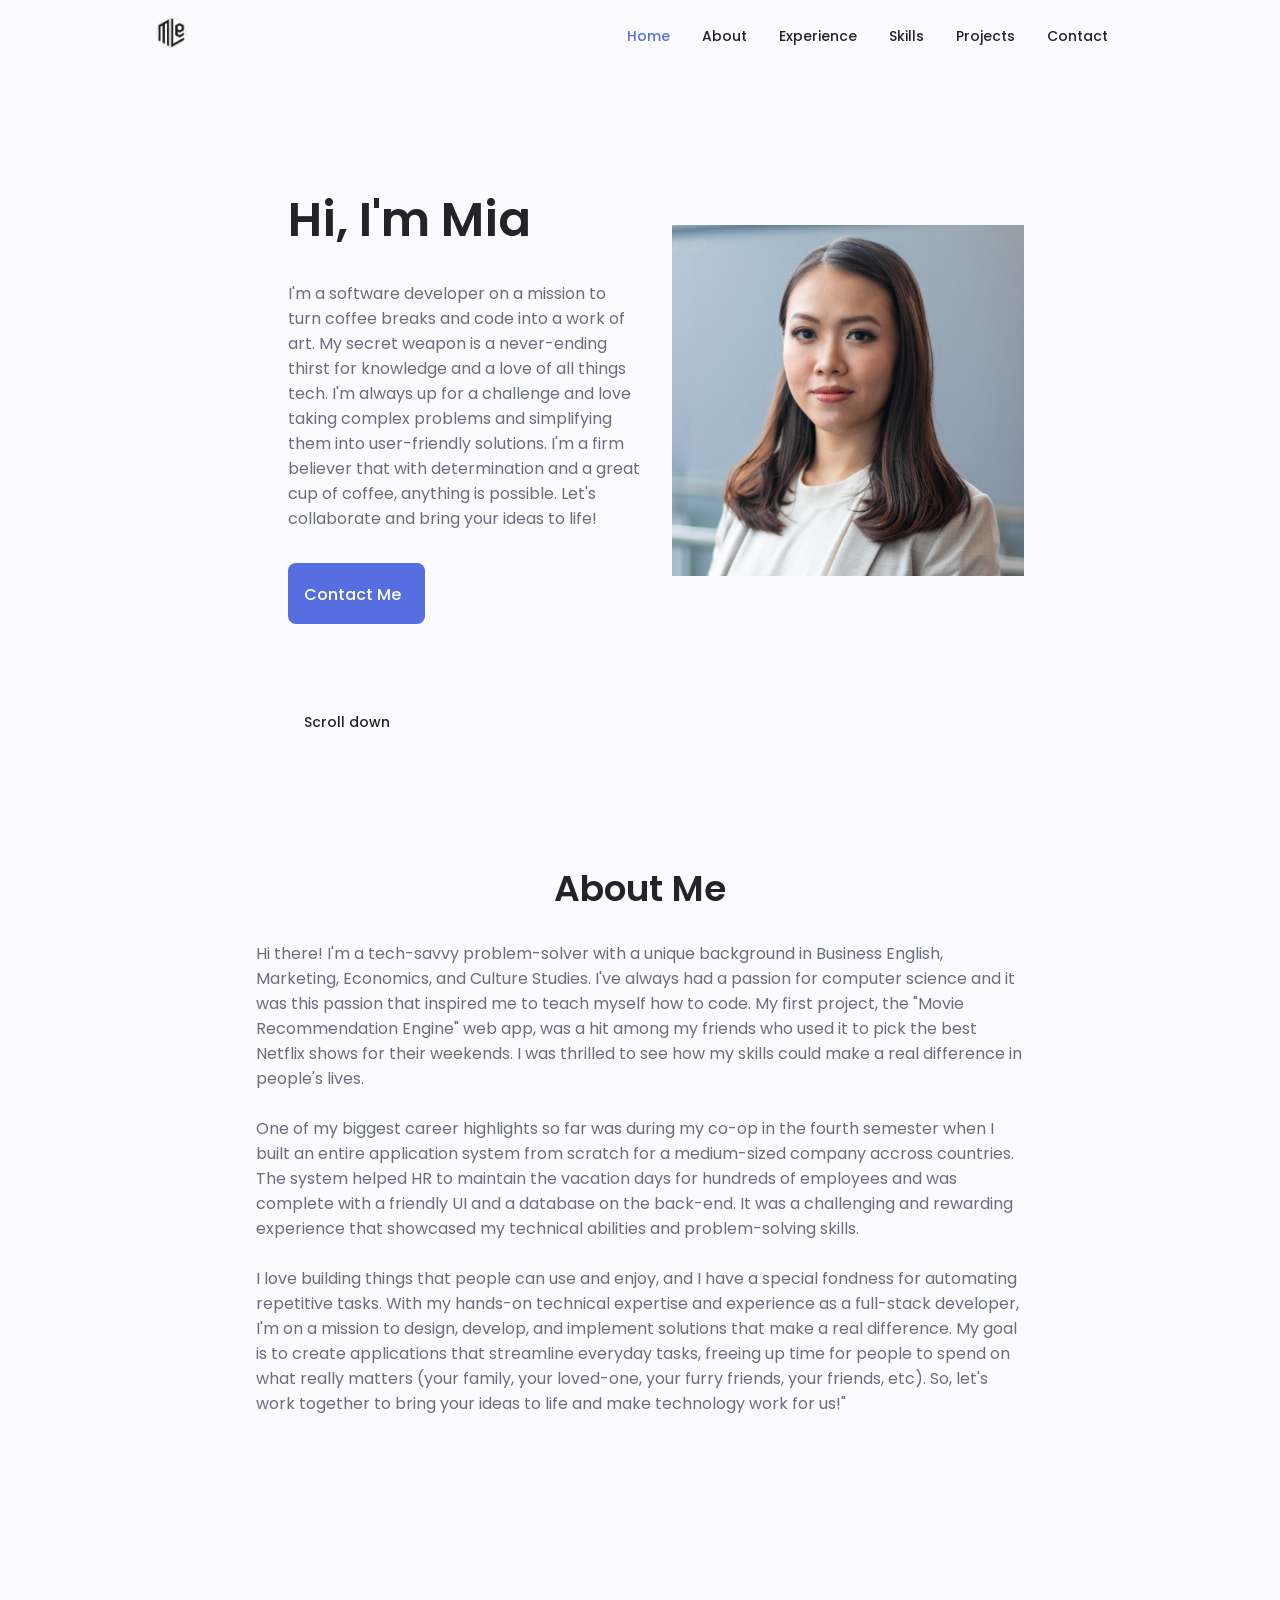
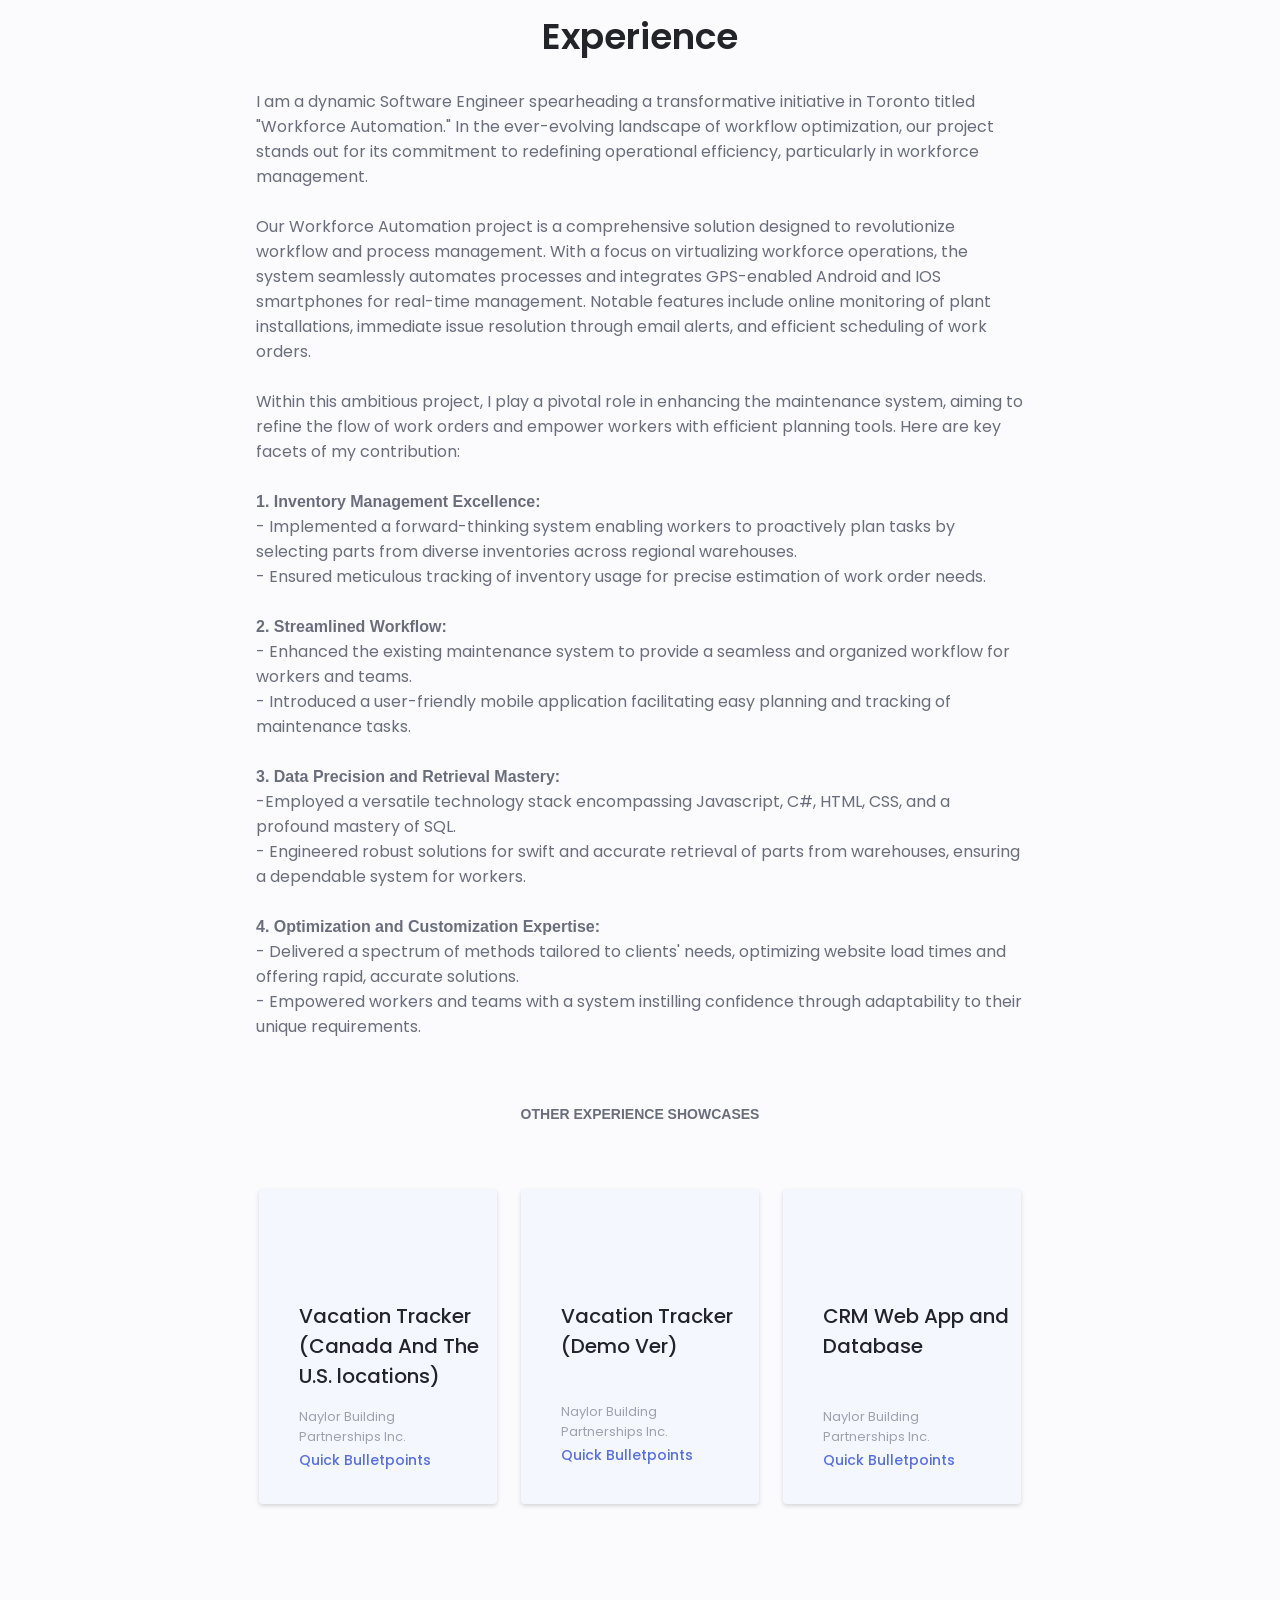
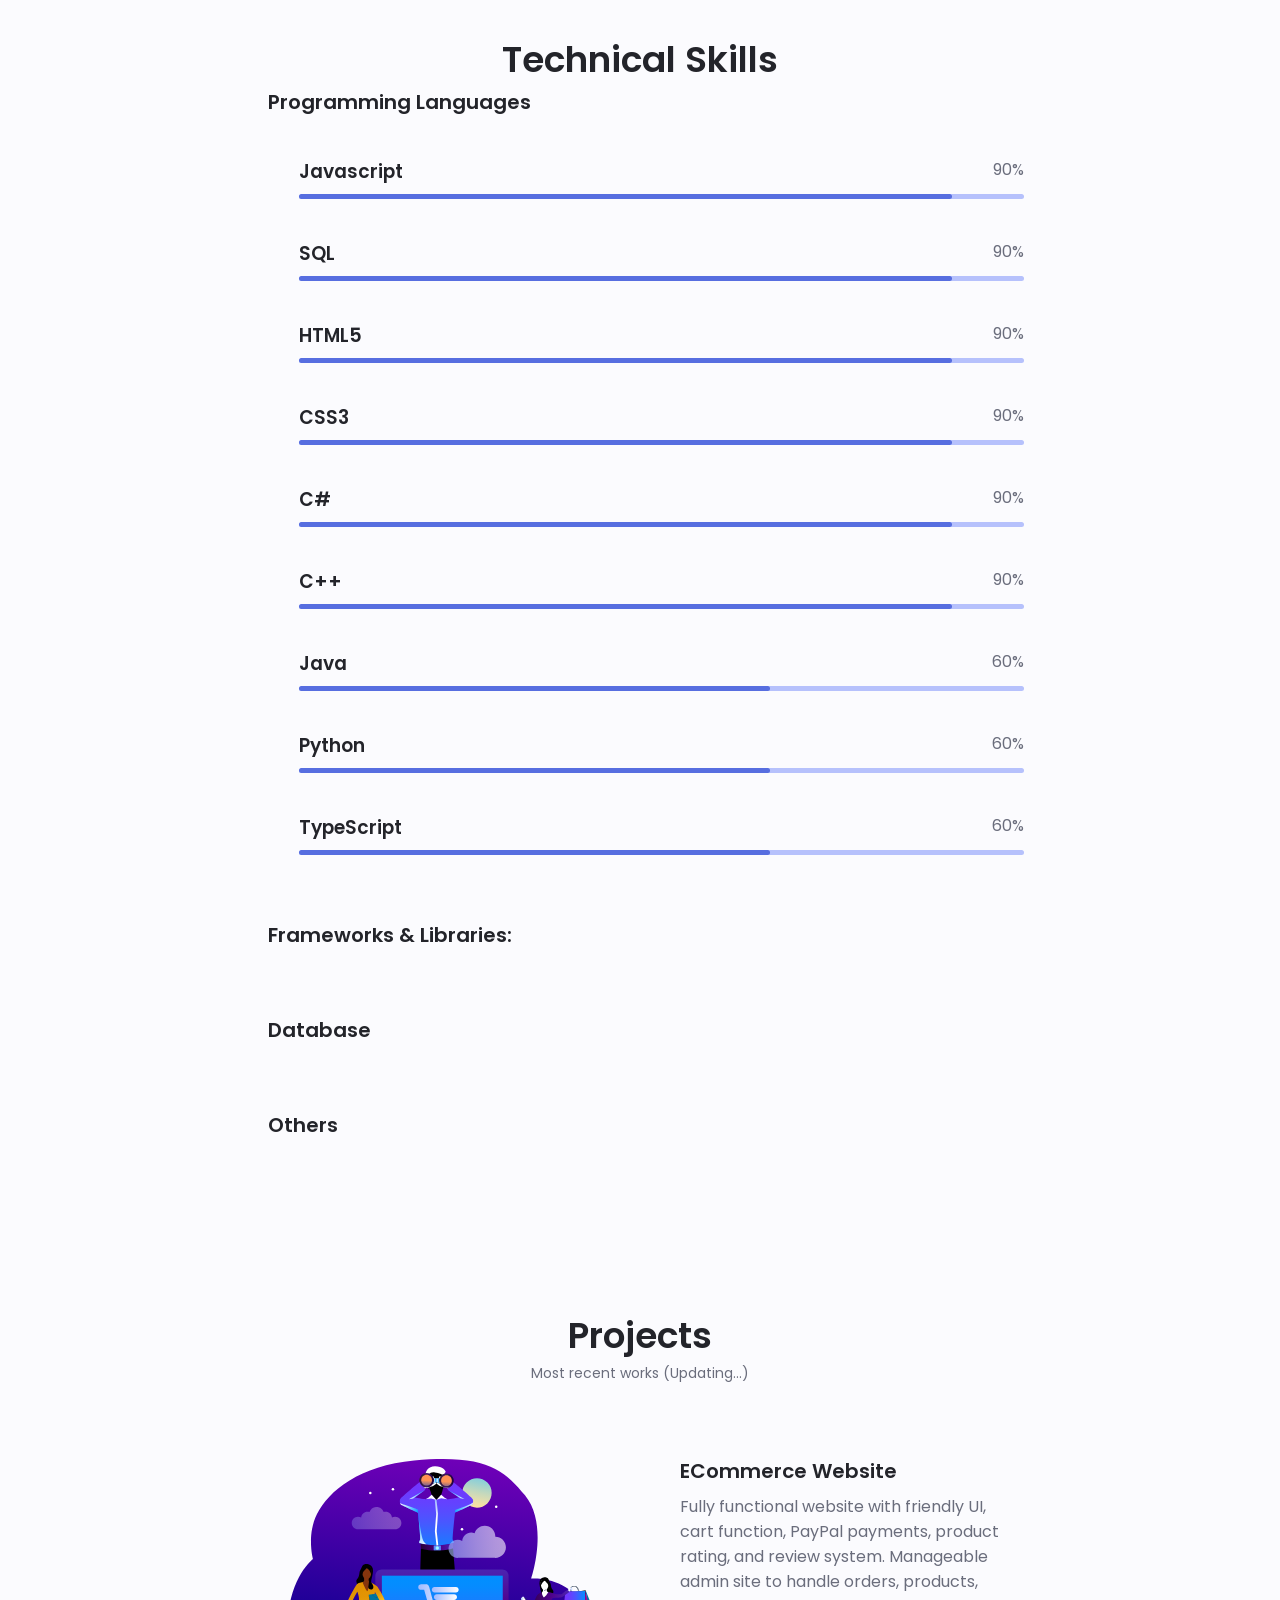
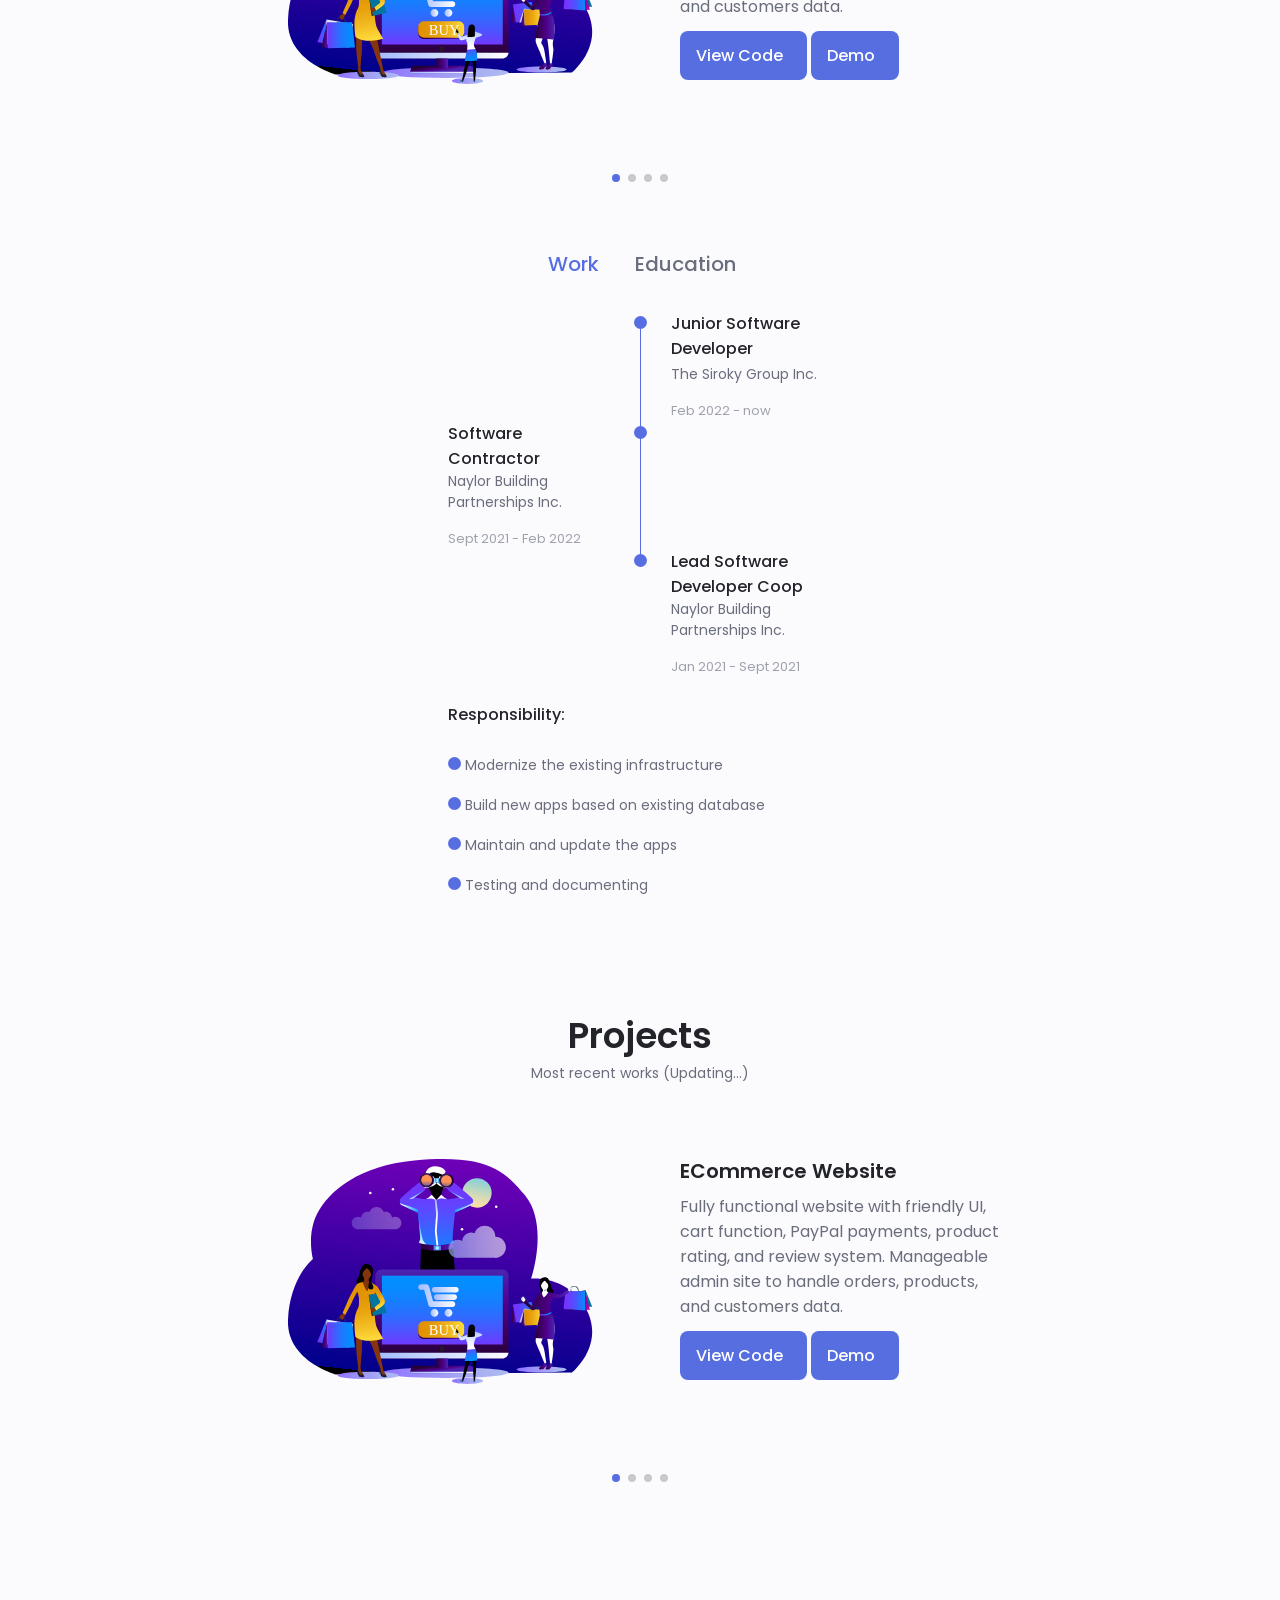
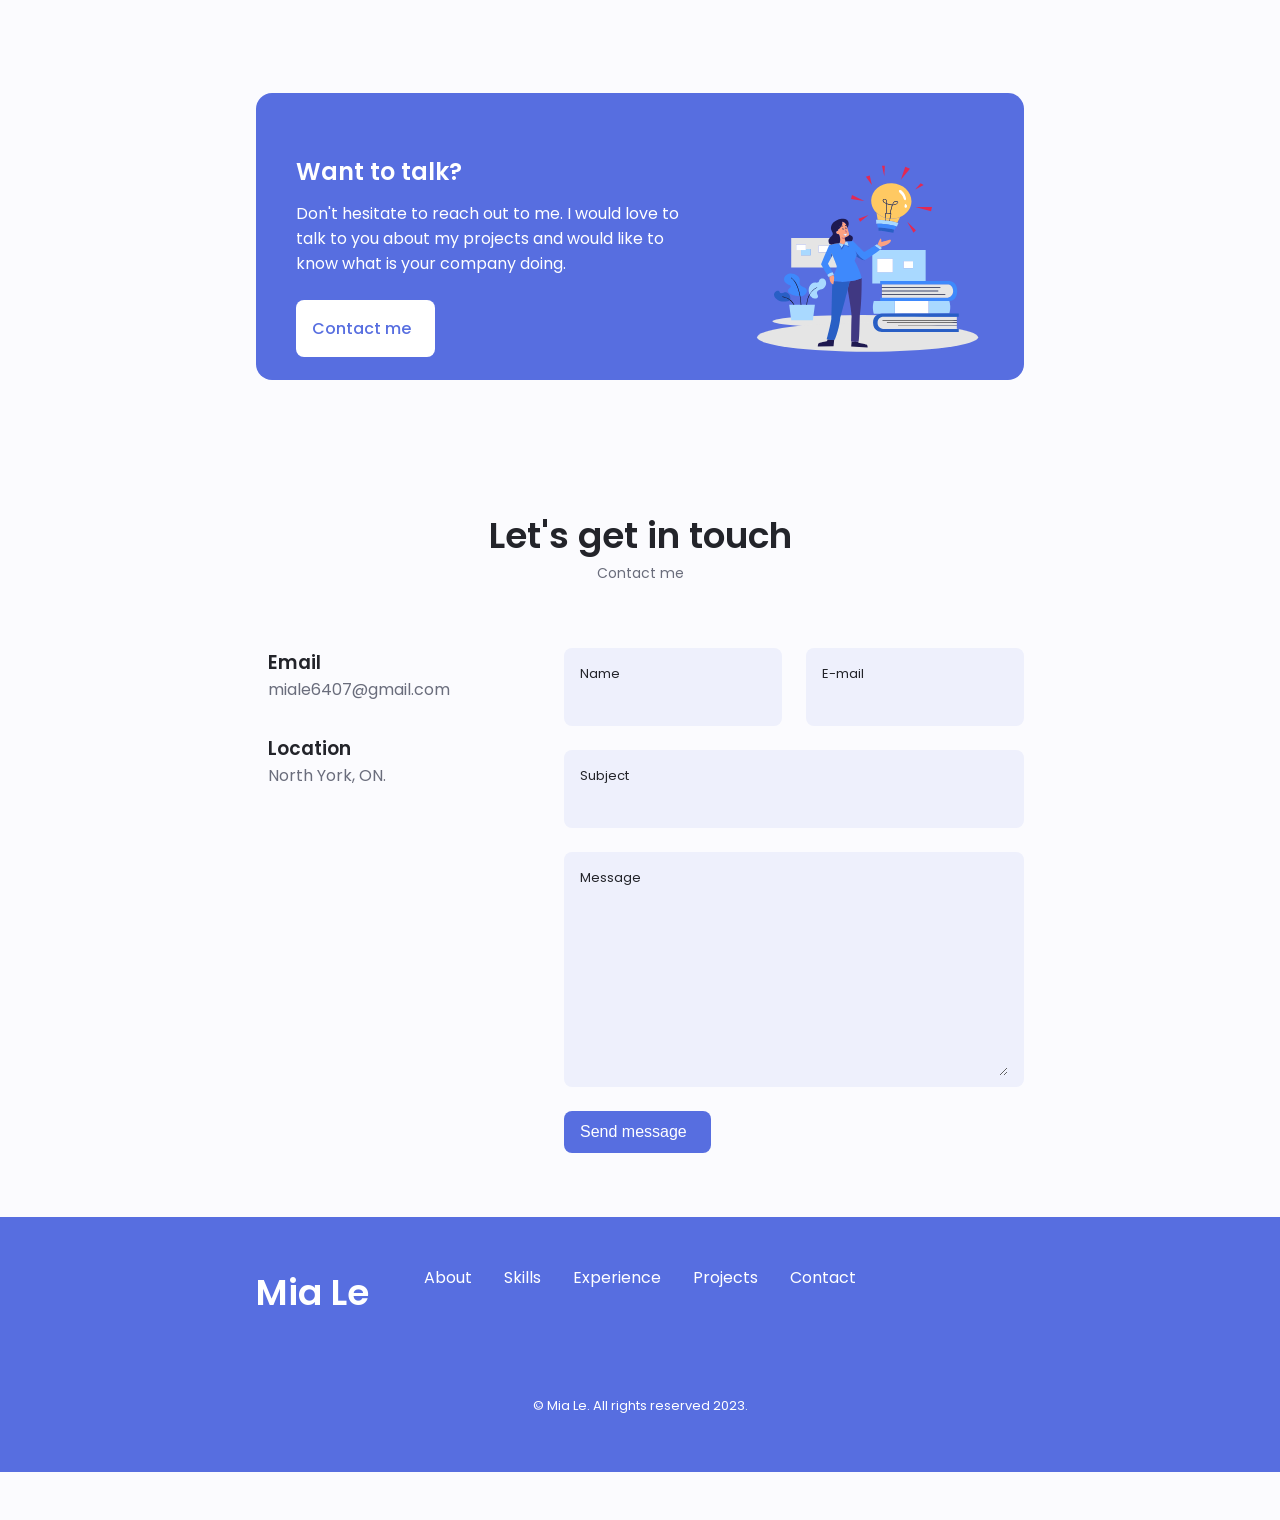
==== commit 155e9cc8: "11-19" ====
--- a/index.html
+++ b/index.html
@@ -173,11 +173,6 @@
                         what really matters (your family, your loved-one, your furry friends, your friends, etc). So, 
                         let's work together to bring your ideas to life and make technology work for us!"
 
-
-
-
-
-
                         <br/><br/>
                      
                     </p>
@@ -196,8 +191,72 @@
          <!--==================== SERVICES ====================-->
          <section class="services section" id="services">
             <h2 class="section__title">Experience</h2>
-            <!-- <span class="section__subtitle">What I offer</span> -->
+       
             <br/>
+
+
+            <div class="about__container container ">              
+                <div class="about__data">
+                    <p class="about__description">
+
+                I am a dynamic Software Engineer spearheading a transformative initiative in Toronto titled 
+                "Workforce Automation." In the ever-evolving landscape of workflow optimization, our project 
+                stands out for its commitment to redefining operational efficiency, particularly in workforce 
+                management.
+                <br/><br/>        
+                Our Workforce Automation project is a comprehensive solution designed to revolutionize workflow 
+                and process management. With a focus on virtualizing workforce operations, the system seamlessly 
+                automates processes and integrates GPS-enabled Android and IOS smartphones for real-time management. 
+                Notable features include online monitoring of plant installations, immediate issue resolution through 
+                email alerts, and efficient scheduling of work orders.
+                <br/><br/>            
+                Within this ambitious project, I play a pivotal role in enhancing the maintenance system, aiming to 
+                refine the flow of work orders and empower workers with efficient planning tools. Here are key facets 
+                of my contribution:
+                <br/><br/>   
+
+                <b> 1. Inventory Management Excellence: </b>
+                <br/>      
+                - Implemented a forward-thinking system enabling workers to proactively plan tasks by selecting parts 
+                from diverse inventories across regional warehouses. 
+                <br/>
+                - Ensured meticulous tracking of inventory usage 
+                for precise estimation of work order needs.
+                <br/><br/>  
+                      
+                <b>2. Streamlined Workflow:</b> 
+                <br/>           
+                - Enhanced the existing maintenance system to provide a seamless and organized workflow for workers 
+                and teams. 
+                <br/>
+                - Introduced a user-friendly mobile application facilitating easy planning and tracking 
+                of maintenance tasks.
+                <br/><br/>
+
+                <b>3. Data Precision and Retrieval Mastery:</b>
+                <br/>       
+                -Employed a versatile technology stack encompassing Javascript, C#, HTML, CSS, and a profound 
+                mastery of SQL.
+                <br/>
+                - Engineered robust solutions for swift and accurate retrieval of parts from warehouses, ensuring 
+                a dependable system for workers.
+                <br/><br/>
+
+                <b>4. Optimization and Customization Expertise:</b>
+                <br/>        
+                - Delivered a spectrum of methods tailored to clients' needs, optimizing website load times and 
+                offering rapid, accurate solutions.
+                <br/>
+                - Empowered workers and teams with a system instilling confidence through adaptability to their 
+                unique requirements.
+                <br/><br/>
+
+                    </p>
+                </div>
+            </div>
+           
+            <span class="section__subtitle"> <b> OTHER EXPERIENCE SHOWCASES</b></span>
+
             <div class="services__container container grid">
         <!--==================== SERVICES 1 ====================-->  
         <div class="services__content">
@@ -442,14 +501,36 @@
                         <div class="skills__list grid">
                             <div class="skills__data">
                                 <div class="skills__titles">
+                                    <h3 class="skills__html">Javascript</h3>
+                                    <span class="skills__number">90%</span>
+                                </div>
+                                <div class="skills__bar">
+                                    <div class="skills__percentage skills__cpp"></div>
+                                </div>
+                            </div>
+                        </div>
+
+                        <div class="skills__list grid">
+                            <div class="skills__data">
+                                <div class="skills__titles">
+                                    <h3 class="skills__html">SQL</h3>
+                                    <span class="skills__number">90%</span>
+                                </div>
+                                <div class="skills__bar">
+                                    <div class="skills__percentage skills__cpp"></div>
+                                </div>
+                            </div>
+                        </div>
+
+                        <div class="skills__list grid">
+                            <div class="skills__data">
+                                <div class="skills__titles">
                                     <h3 class="skills__html">HTML5</h3>
-                                    <span class="skills__number">80%</span>
-
+                                    <span class="skills__number">90%</span>
                                 </div>
                                 <div class="skills__bar">
-                                    <div class="skills__percentage skills__html"></div>
-                                </div>
-
+                                    <div class="skills__percentage skills__cpp"></div>
+                                </div>
                             </div>
                         </div>
 
@@ -457,13 +538,25 @@
                             <div class="skills__data">
                                 <div class="skills__titles">
                                     <h3 class="skills__css">CSS3</h3>
-                                    <span class="skills__number">80%</span>
+                                    <span class="skills__number">90%</span>
 
                                 </div>
                                 <div class="skills__bar">
-                                    <div class="skills__percentage skills__css"></div>
-                                </div>
-
+                                    <div class="skills__percentage skills__cpp"></div>
+                                </div>
+
+                            </div>
+                        </div>
+
+                        <div class="skills__list grid">
+                            <div class="skills__data">
+                                <div class="skills__titles">
+                                    <h3 class="skills__cs">C#</h3>
+                                    <span class="skills__number">90%</span>
+                                </div>
+                                <div class="skills__bar">
+                                    <div class="skills__percentage skills__cpp"></div>
+                                </div>
                             </div>
                         </div>
 
@@ -480,32 +573,16 @@
 
                             </div>
                         </div>
-
-                        <div class="skills__list grid">
-                            <div class="skills__data">
-                                <div class="skills__titles">
-                                    <h3 class="skills__cs">C#</h3>
-                                    <span class="skills__number">90%</span>
-
-                                </div>
-                                <div class="skills__bar">
-                                    <div class="skills__percentage skills__cs"></div>
-                                </div>
-
-                            </div>
-                        </div>
-
-                        <div class="skills__list grid">
+                      
+                         <div class="skills__list grid">
                             <div class="skills__data">
                                 <div class="skills__titles">
                                     <h3 class="skills__java">Java</h3>
-                                    <span class="skills__number">65%</span>
-
+                                    <span class="skills__number">60%</span>
                                 </div>
                                 <div class="skills__bar">
                                     <div class="skills__percentage skills__java"></div>
                                 </div>
-
                             </div>
                         </div>
 
@@ -513,11 +590,11 @@
                             <div class="skills__data">
                                 <div class="skills__titles">
                                     <h3 class="skills__python">Python</h3>
-                                    <span class="skills__number">80%</span>
+                                    <span class="skills__number">60%</span>
 
                                 </div>
                                 <div class="skills__bar">
-                                    <div class="skills__percentage skills__python"></div>
+                                    <div class="skills__percentage skills__java"></div>
                                 </div>
 
                             </div>
@@ -527,11 +604,11 @@
                             <div class="skills__data">
                                 <div class="skills__titles">
                                     <h3 class="skills__ts">TypeScript</h3>
-                                    <span class="skills__number">75%</span>
+                                    <span class="skills__number">60%</span>
 
                                 </div>
                                 <div class="skills__bar">
-                                    <div class="skills__percentage skills__ts"></div>
+                                    <div class="skills__percentage skills__java"></div>
                                 </div>
 
                             </div>
@@ -565,7 +642,7 @@
                             </div>
                         </div>  
 
-                        <div class="skills__list grid">
+                        <!-- <div class="skills__list grid">
                             <div class="skills__data">
                                 <div class="skills__titles">
                                     <h3 class="skills__name">REST API</h3>
@@ -577,12 +654,12 @@
                                 </div>
 
                             </div>
-                        </div>
+                        </div> -->
 
                         <div class="skills__list grid">
                             <div class="skills__data">
                                 <div class="skills__titles">
-                                    <h3 class="skills__name">React</h3>
+                                    <h3 class="skills__name">React & Redux</h3>
                                     <span class="skills__number"></span>
 
                                 </div>
@@ -592,23 +669,7 @@
 
                             </div>
                         </div>
-                        
-                       
-
-                        <div class="skills__list grid">
-                            <div class="skills__data">
-                                <div class="skills__titles">
-                                    <h3 class="skills__name">Redux</h3>
-                                    <span class="skills__number"></span>
-
-                                </div>
-                                <div class="skills__bar">
-                                    <div class="skills__percentage skills__firebase"></div>
-                                </div>
-
-                            </div>
-                        </div>
-
+                                                              
                         <div class="skills__list grid">
                             <div class="skills__data">
                                 <div class="skills__titles">
@@ -623,7 +684,7 @@
                             </div>
                         </div>
 
-                        <div class="skills__list grid">
+                        <!-- <div class="skills__list grid">
                             <div class="skills__data">
                                 <div class="skills__titles">
                                     <h3 class="skills__name">Jasmine</h3>
@@ -635,9 +696,9 @@
                                 </div>
 
                             </div>
-                        </div>    
-
-                        <div class="skills__list grid">
+                        </div>     -->
+
+                        <!-- <div class="skills__list grid">
                             <div class="skills__data">
                                 <div class="skills__titles">
                                     <h3 class="skills__name">Express</h3>
@@ -648,7 +709,7 @@
                                     <div class="skills__percentage skills__firebase"></div>
                                 </div>
 
-                            </div>
+                            </div> -->
                     </div>
                 </div>
                 <br/>
@@ -668,14 +729,24 @@
                     <div class="skills__list grid">
                         <div class="skills__data">
                             <div class="skills__titles">
+                                <h3 class="skills__name">Microsoft SQL</h3>
+                                <span class="skills__number"></span>
+                            </div>
+                            <div class="skills__bar">
+                                <div class="skills__percentage skills__node"></div>
+                            </div>
+                        </div>
+                    </div>
+
+                    <div class="skills__list grid">
+                        <div class="skills__data">
+                            <div class="skills__titles">
                                 <h3 class="skills__name">No SQL</h3>
                                 <span class="skills__number"></span>
-
                             </div>
                             <div class="skills__bar">
                                 <div class="skills__percentage skills__node"></div>
                             </div>
-
                         </div>
                     </div>
 
@@ -684,26 +755,22 @@
                             <div class="skills__titles">
                                 <h3 class="skills__name">Oracle</h3>
                                 <span class="skills__number"></span>
-
                             </div>
                             <div class="skills__bar">
                                 <div class="skills__percentage skills__node"></div>
                             </div>
-
                         </div>
                     </div>
 
                     <div class="skills__list grid">
                         <div class="skills__data">
                             <div class="skills__titles">
-                                <h3 class="skills__name">MongoDB</h3>
+                                <h3 class="skills__name">Mongo DB</h3>
                                 <span class="skills__number"></span>
-
                             </div>
                             <div class="skills__bar">
                                 <div class="skills__percentage skills__node"></div>
                             </div>
-
                         </div>
                     </div>
 
@@ -712,40 +779,22 @@
                             <div class="skills__titles">
                                 <h3 class="skills__name">PostgreSQL</h3>
                                 <span class="skills__number"></span>
-
                             </div>
                             <div class="skills__bar">
                                 <div class="skills__percentage skills__node"></div>
                             </div>
-
-                        </div>
-                    </div>
-
-                    <div class="skills__list grid">
-                        <div class="skills__data">
-                            <div class="skills__titles">
-                                <h3 class="skills__name">MicrosoftSQL</h3>
-                                <span class="skills__number"></span>
-
-                            </div>
-                            <div class="skills__bar">
-                                <div class="skills__percentage skills__node"></div>
-                            </div>
-
-                        </div>
-                    </div>
+                        </div>
+                    </div>                   
 
                     <div class="skills__list grid">
                         <div class="skills__data">
                             <div class="skills__titles">
                                 <h3 class="skills__name">Azure SQL</h3>
                                 <span class="skills__number"></span>
-
                             </div>
                             <div class="skills__bar">
                                 <div class="skills__percentage skills__node"></div>
                             </div>
-
                         </div>
                     </div>
                 </div>  
@@ -763,7 +812,41 @@
 
                         <i class="uil uil-angle-down skills__arrow"></i>
                     </div>
-
+                    <div class="skills__list grid">
+                        <div class="skills__data">
+                            <div class="skills__titles">
+                                <h3 class="skills__name">SQL Management</h3>
+                                <span class="skills__number"></span>
+                            </div>
+                            <div class="skills__bar">
+                                <div class="skills__percentage skills__node"></div>
+                            </div>
+                        </div>
+                    </div>
+                    <div class="skills__list grid">
+                        <div class="skills__data">
+                            <div class="skills__titles">
+                                <h3 class="skills__name">Jira</h3>
+                                <span class="skills__number"></span>
+                            </div>
+                            <div class="skills__bar">
+                                <div class="skills__percentage skills__node"></div>
+                            </div>
+                        </div>
+                    </div>
+
+                    <div class="skills__list grid">
+                        <div class="skills__data">
+                            <div class="skills__titles">
+                                <h3 class="skills__name">IIS-Internet Information Services</h3>
+                                <span class="skills__number"></span>
+                            </div>
+                            <div class="skills__bar">
+                                <div class="skills__percentage skills__node"></div>
+                            </div>
+                        </div>
+                    </div>
+                    
                     <div class="skills__list grid">
                         <div class="skills__data">
                             <div class="skills__titles">
@@ -795,7 +878,7 @@
                     <div class="skills__list grid">
                         <div class="skills__data">
                             <div class="skills__titles">
-                                <h3 class="skills__name">Git</h3>
+                                <h3 class="skills__name">Git/Github</h3>
                                 <span class="skills__number"></span>
 
                             </div>
@@ -806,33 +889,7 @@
                         </div>
                     </div>
 
-                    <div class="skills__list grid">
-                        <div class="skills__data">
-                            <div class="skills__titles">
-                                <h3 class="skills__name">DevOps</h3>
-                                <span class="skills__number"></span>
-
-                            </div>
-                            <div class="skills__bar">
-                                <div class="skills__percentage skills__node"></div>
-                            </div>
-
-                        </div>
-                    </div>
-
-                    <div class="skills__list grid">
-                        <div class="skills__data">
-                            <div class="skills__titles">
-                                <h3 class="skills__name">IIS</h3>
-                                <span class="skills__number"></span>
-
-                            </div>
-                            <div class="skills__bar">
-                                <div class="skills__percentage skills__node"></div>
-                            </div>
-
-                        </div>
-                    </div>
+                    
                 </div>  
 
             </div>
@@ -1271,7 +1328,7 @@
 
                         <div>
                             <h3 class="contact__title">Location</h3>
-                            <span class="contatc__subtitle">North York, Ontario, CA.</span>
+                            <span class="contatc__subtitle">North York, ON.</span>
                         </div>
                     </div>
                 </div>
@@ -1351,7 +1408,7 @@
                 </div>
             </div>
 
-            <p class="footer__copy" >&#169; Mia Le. All rights reserved.</p>
+            <p class="footer__copy" >&#169; Mia Le. All rights reserved 2023.</p>
         </div>
 
     </footer>
@@ -1369,4 +1426,4 @@
     <script src="assets/js/main.js"></script>
 </body>
 
-</html>+</html>	
